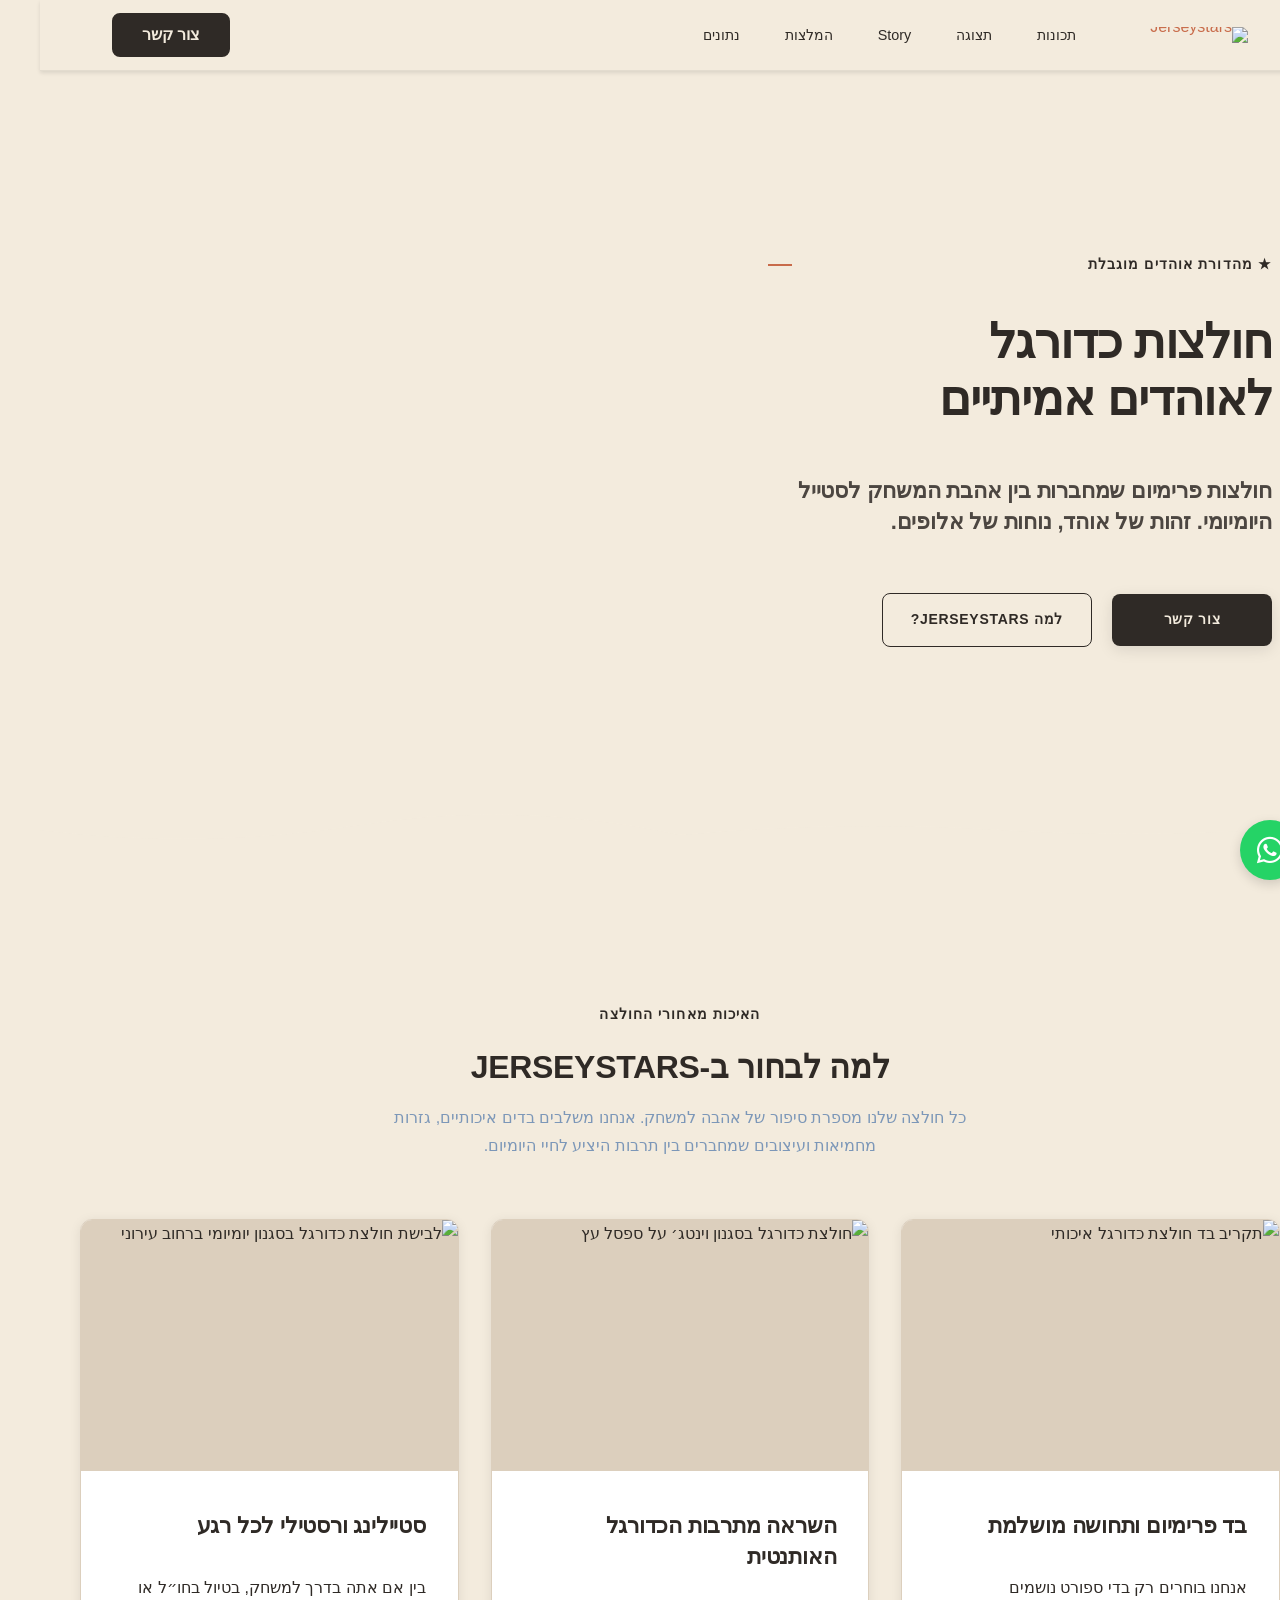
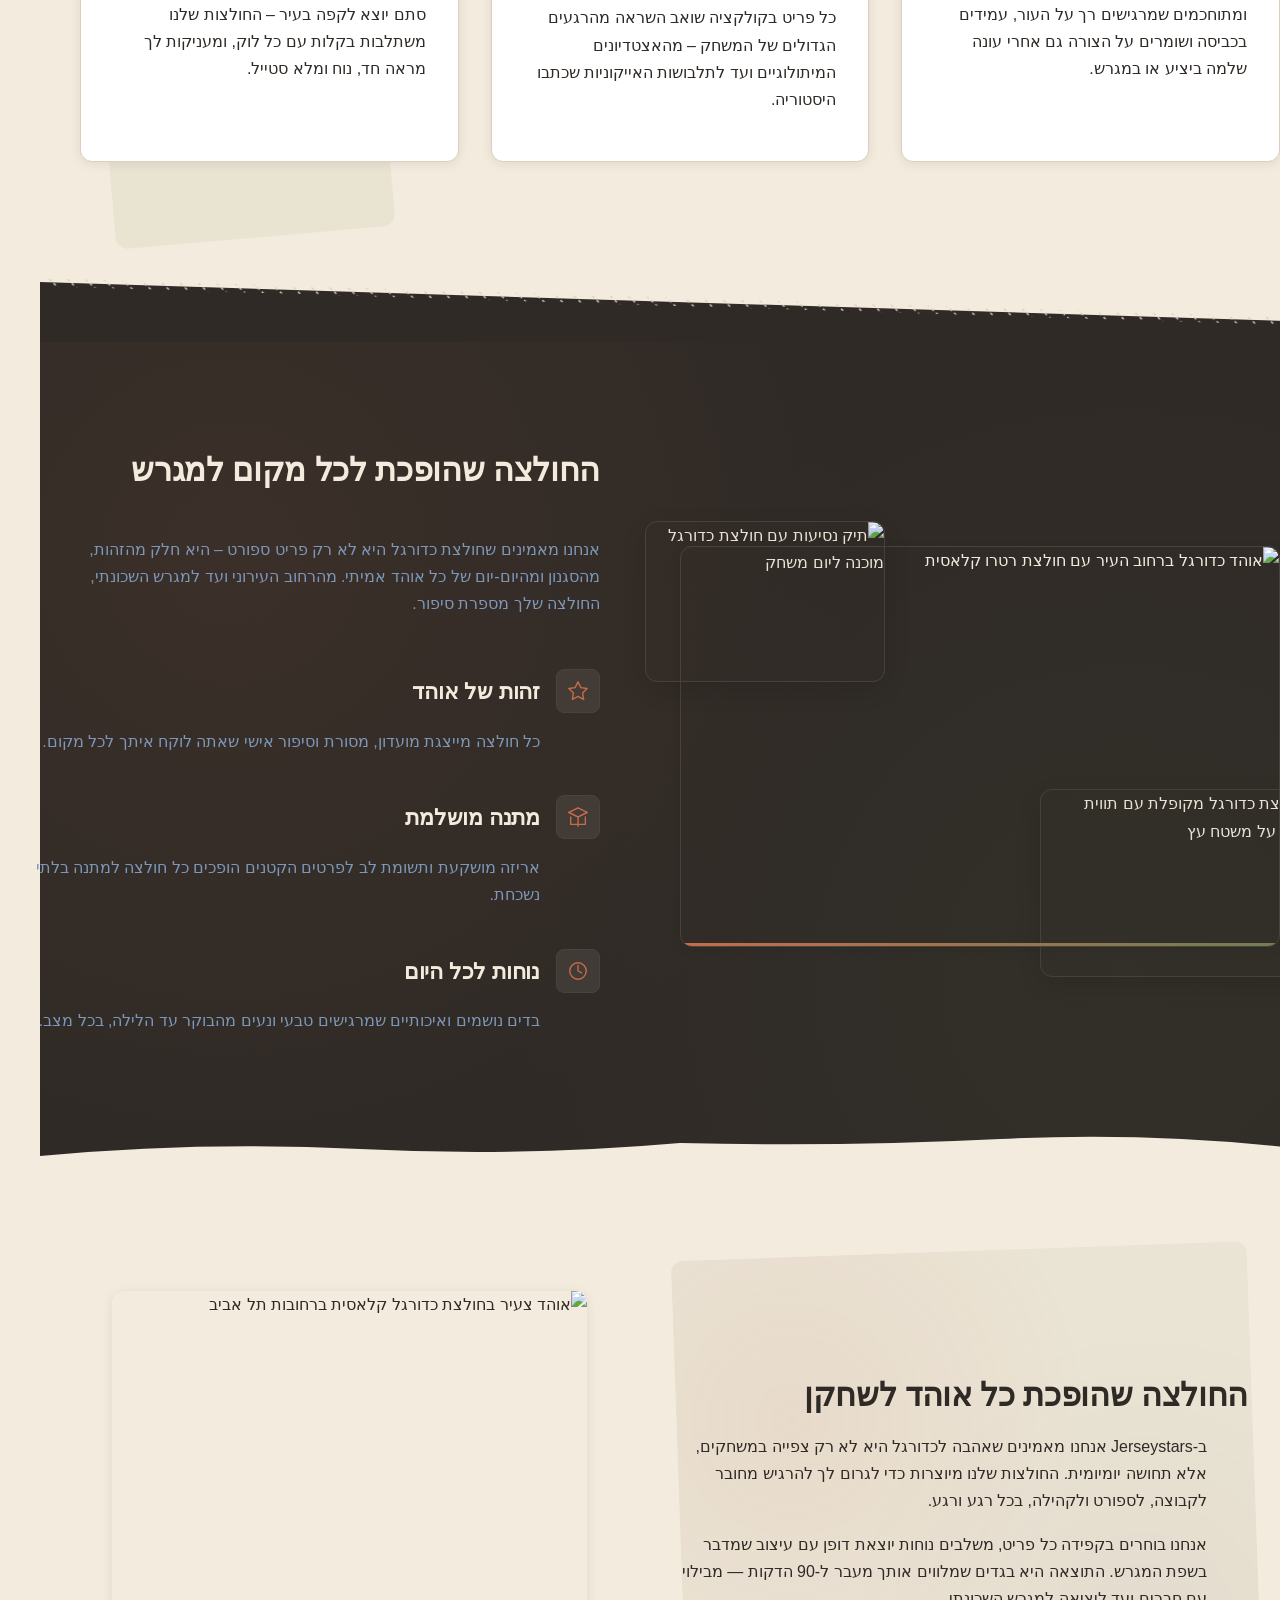
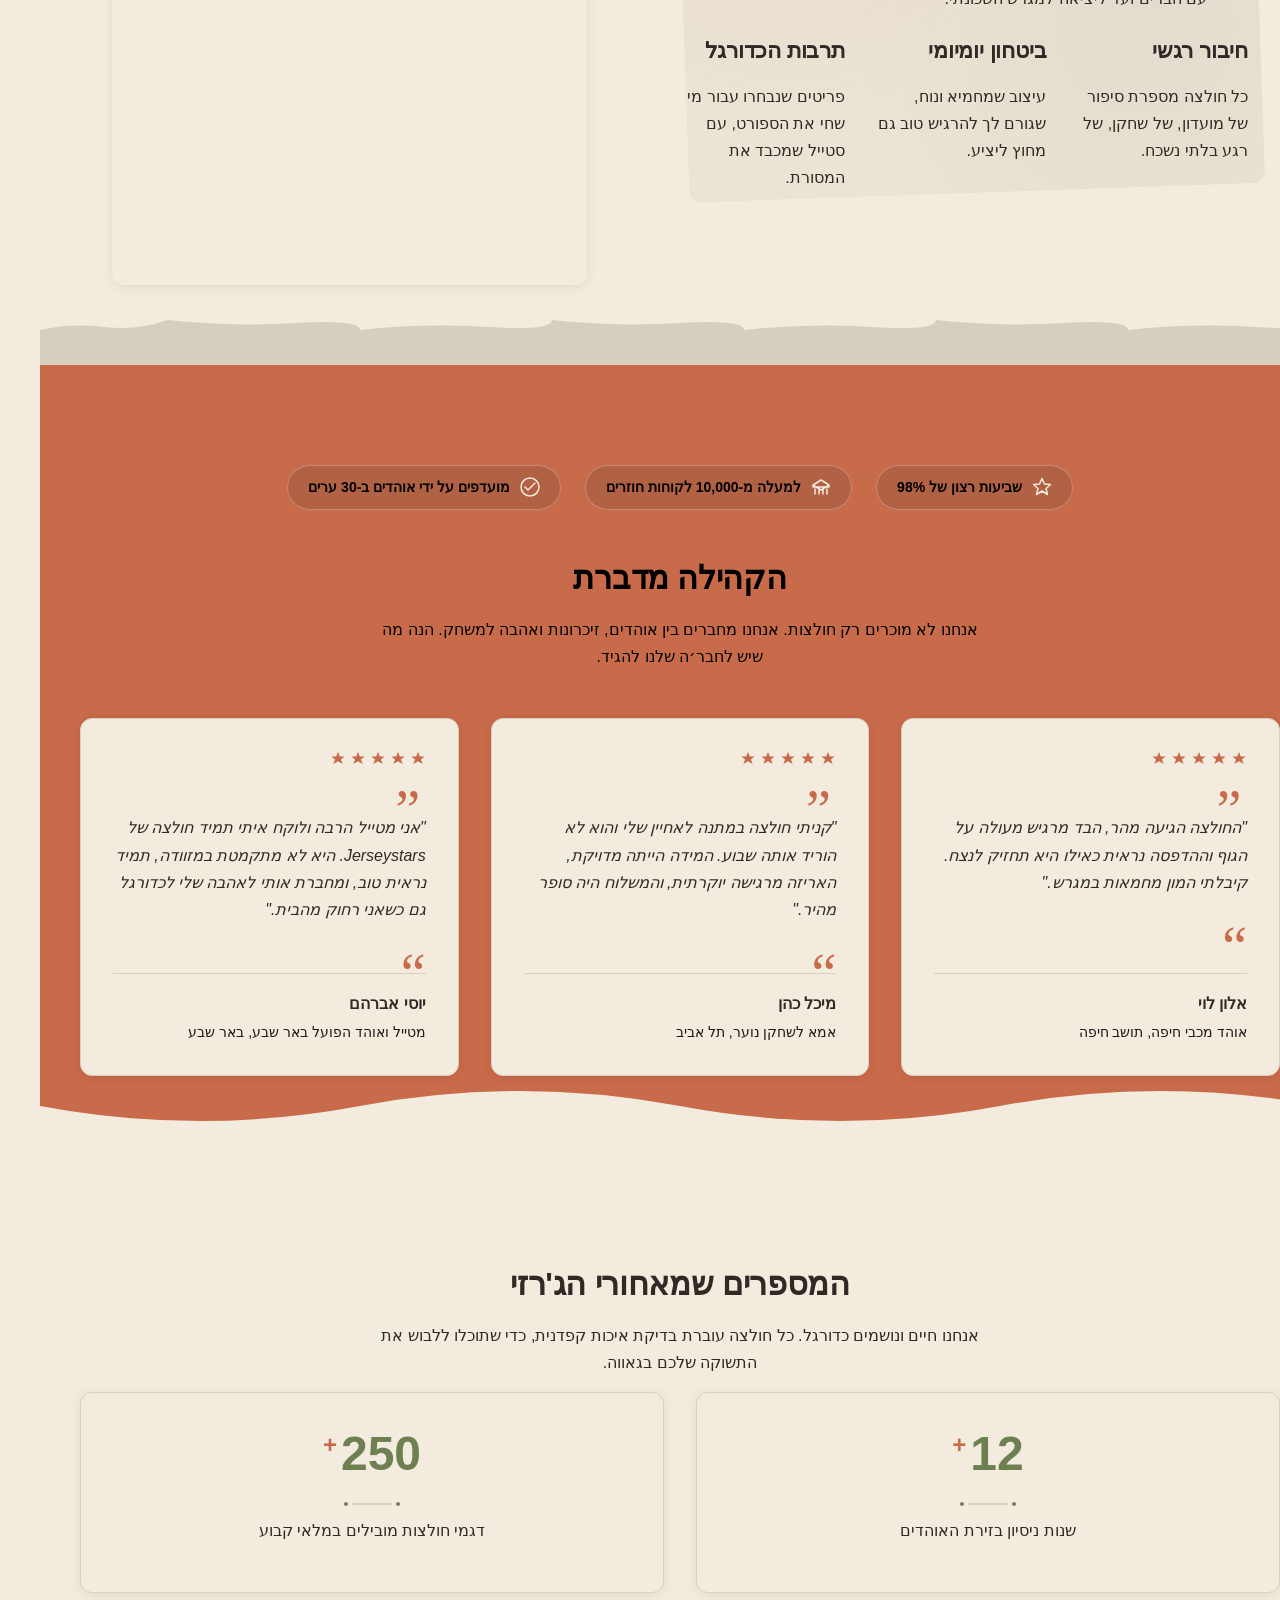
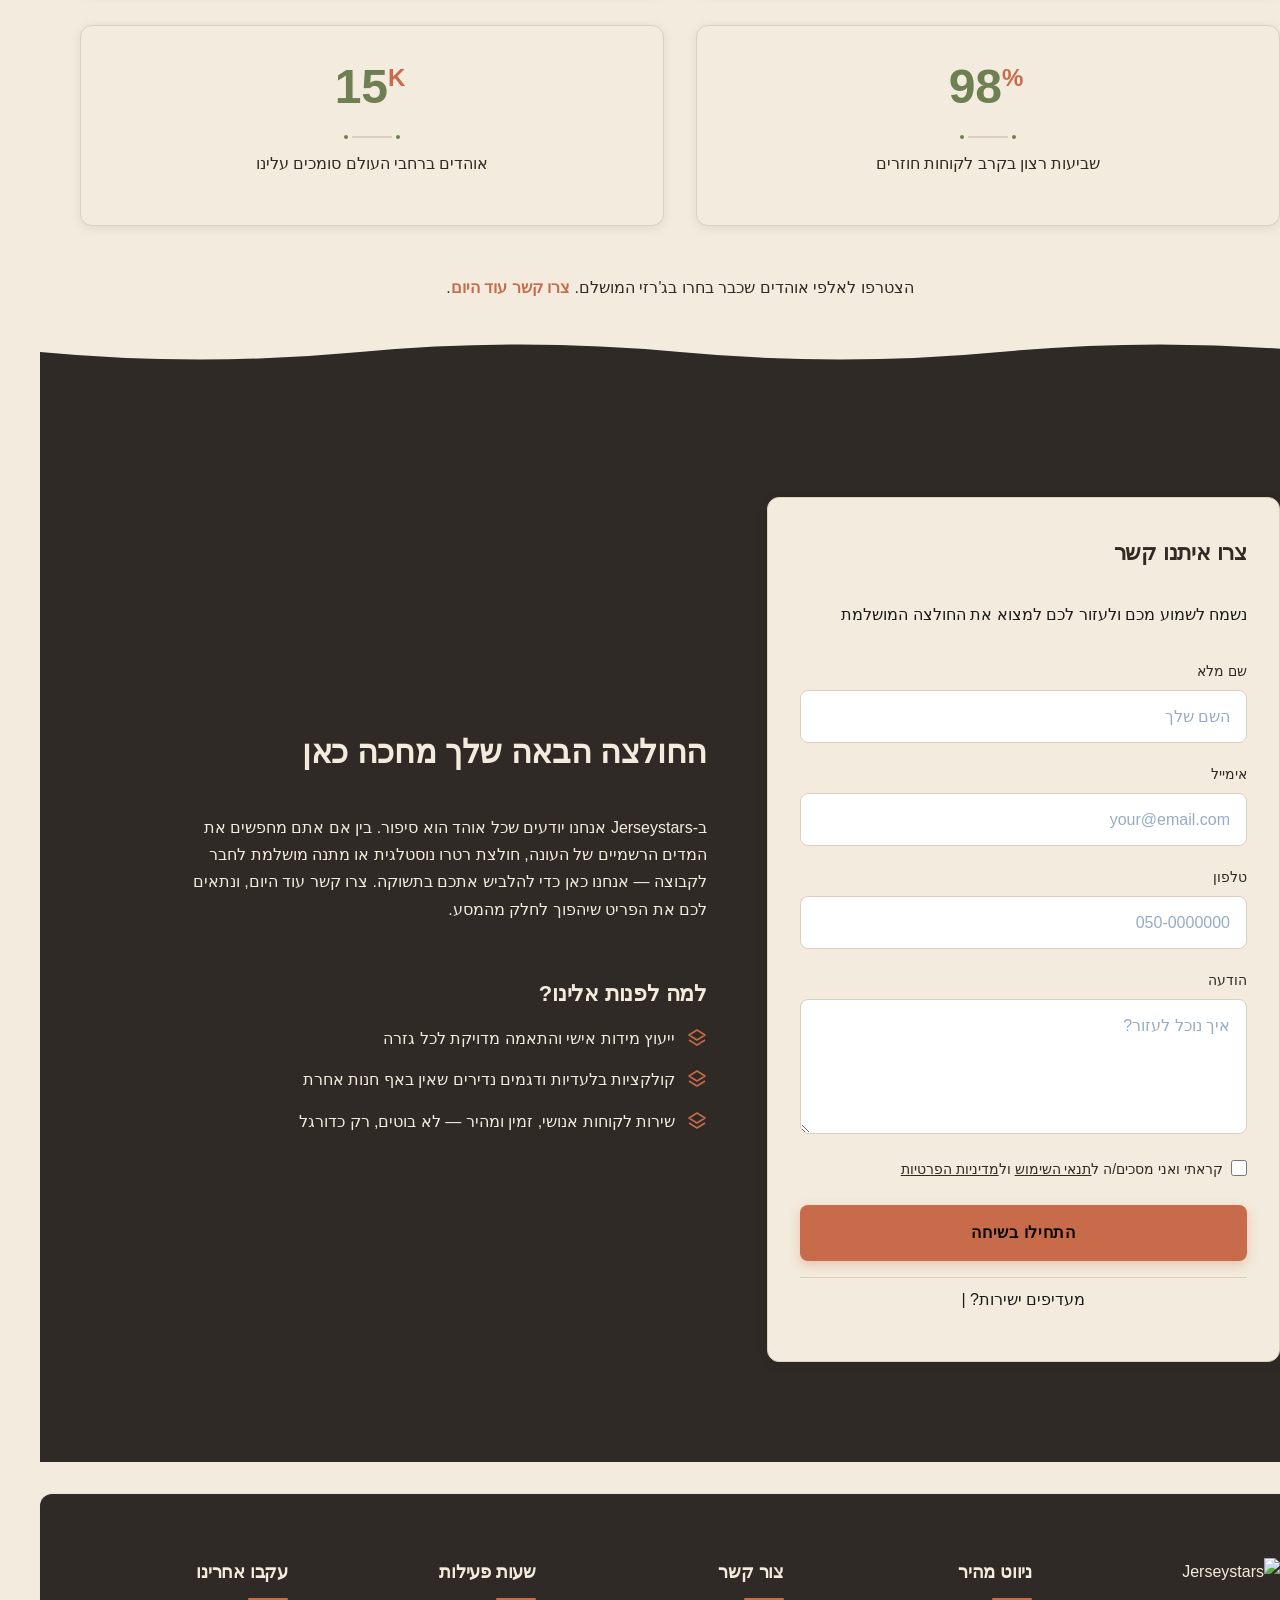
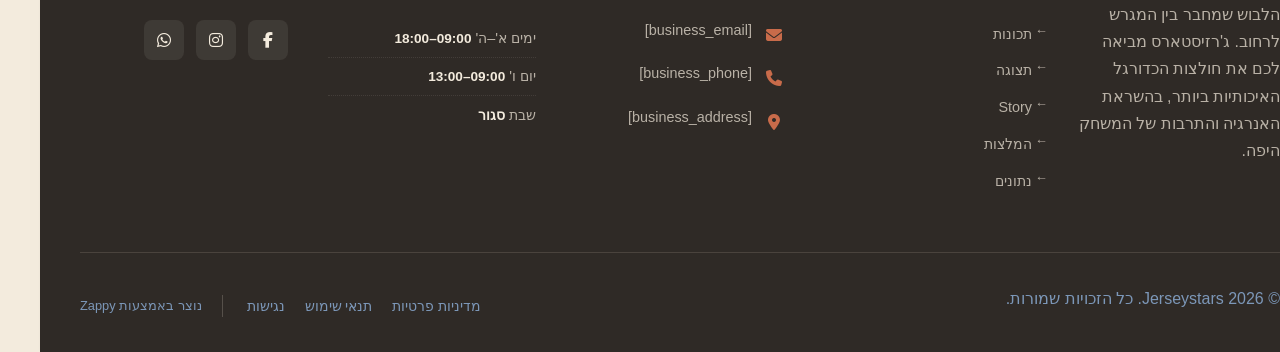
==== public/index.html @ 0ec75c6b "Initial website commit" ====
<!doctype html><html dir="rtl" lang="he"><head><meta charset="UTF-8"><meta content="width=device-width,initial-scale=1" name="viewport"><meta content="index, follow" name="robots"><title>הלבישו את התשוקה – חולצות כדורגל מותאמות אישית — Jerseystars</title><meta content="חנות החולצות המובילה לאוהדי כדורגל! גלו מגוון ענק של חולצות כדורגל מותאמות אישית, מחירים סיטונאיים והנחות בלעדיות. הצטרפו למועדון האלופים עוד היום." name="description"><meta content="חולצות כדורגל מותאמות אישית, הלבשת ספורט סיטונאית, חולצות כדורגל בהנחה, חולצות ספורט לגברים, ציוד אוהדי כדורגל" name="keywords"><link href="/assets/favicon.ico" rel="icon" type="image/x-icon"><link href="/assets/favicon-16x16.png" rel="icon" type="image/png" sizes="16x16"><link href="/assets/favicon-32x32.png" rel="icon" type="image/png" sizes="32x32"><link href="/assets/favicon-48x48.png" rel="icon" type="image/png" sizes="48x48"><link href="/assets/favicon-192x192.png" rel="icon" type="image/png" sizes="192x192"><link href="/assets/favicon-512x512.png" rel="icon" type="image/png" sizes="512x512"><link href="/assets/apple-touch-icon.png" rel="apple-touch-icon"><script>!function(){"use strict";var t="0a924b66-933f-4406-a393-3c4c6b1de0d0",e="https://api.zappy5.com/api/analytics/track",a=18e5,n=2592e6,o=!0,i=!0,r=!0;var s=function(){var e="zappy_visitor_"+t,a=null;try{if(a=localStorage.getItem(e)){var o=JSON.parse(a),i=Date.now();if(i-o.created<n)return o.lastSeen=i,localStorage.setItem(e,JSON.stringify(o)),o.id}}catch(t){console.warn("Zappy Analytics: LocalStorage not available")}var r="zv_"+Date.now()+"_"+Math.random().toString(36).substr(2,9);try{localStorage.setItem(e,JSON.stringify({id:r,created:Date.now(),lastSeen:Date.now()}))}catch(t){}return r}(),c=function(){var e="zappy_session_"+t,n=null;try{if(n=sessionStorage.getItem(e)){var o=JSON.parse(n),i=Date.now();if(i-o.timestamp<a)return o.timestamp=i,sessionStorage.setItem(e,JSON.stringify(o)),o.id}}catch(t){console.warn("Zappy Analytics: SessionStorage not available")}var r="zs_"+Date.now()+"_"+Math.random().toString(36).substr(2,9);try{sessionStorage.setItem(e,JSON.stringify({id:r,timestamp:Date.now()}))}catch(t){}return r}();function l(a,n){n=n||{};var o={website_id:t,event_type:a,page_path:window.location.pathname,referrer:document.referrer||"direct",visitor_id:s,session_id:c,metadata:n};if(navigator.sendBeacon){var i=new Blob([JSON.stringify(o)],{type:"application/json"});navigator.sendBeacon(e,i)}else fetch(e,{method:"POST",headers:{"Content-Type":"application/json"},body:JSON.stringify(o),keepalive:!0}).catch(function(t){console.warn("Zappy Analytics: Failed to track event",t)})}o&&l("pageview",{title:document.title,url:window.location.href}),i&&document.addEventListener("click",function(t){var e=t.target;if("BUTTON"===e.tagName||e.closest("button")){var a="BUTTON"===e.tagName?e:e.closest("button");l("click",{element:"button",text:a.textContent.trim().substring(0,100),id:a.id||null,class:a.className||null})}else if("A"===e.tagName||e.closest("a")){var n="A"===e.tagName?e:e.closest("a");l("navigation",{element:"link",text:n.textContent.trim().substring(0,100),href:n.href,external:n.hostname!==window.location.hostname})}},!0),r&&document.addEventListener("submit",function(t){var e=t.target;l("form_submit",{form_id:e.id||null,form_name:e.name||null,form_action:e.action||null,form_method:e.method||"GET"})},!0);var d=Date.now();window.addEventListener("beforeunload",function(){l("page_unload",{time_on_page:Math.floor((Date.now()-d)/1e3),page_path:window.location.pathname})}),window.zappyAnalytics={track:l,getVisitorId:function(){return s},getSessionId:function(){return c}}}()</script><meta content="הלבישו את התשוקה – חולצות כדורגל מותאמות אישית — Jerseystars" property="og:title"><meta content="חנות החולצות המובילה לאוהדי כדורגל! גלו מגוון ענק של חולצות כדורגל מותאמות אישית, מחירים סיטונאיים והנחות בלעדיות. הצטרפו למועדון האלופים עוד היום." property="og:description"><meta content="summary_large_image" name="twitter:card"><meta content="הלבישו את התשוקה – חולצות כדורגל מותאמות אישית — Jerseystars" name="twitter:title"><meta content="חנות החולצות המובילה לאוהדי כדורגל! גלו מגוון ענק של חולצות כדורגל מותאמות אישית, מחירים סיטונאיים והנחות בלעדיות. הצטרפו למועדון האלופים עוד היום." name="twitter:description"><meta content="website" property="og:type"><meta content="he_IL" property="og:locale"><link href="https://cdnjs.cloudflare.com/ajax/libs/font-awesome/6.4.0/css/all.min.css" rel="stylesheet"><style>.skip-link{position:absolute;top:0;left:0;transform:translateY(-200%);padding:12px 18px;background:var(--bg-dark,#1a1a1a);color:var(--text-light,#fff);font-weight:600;border-radius:0 0 8px 0;z-index:10000}.skip-link:focus{transform:none;outline:2px solid var(--ring,#fff);outline-offset:2px}:focus-visible{outline:2px solid var(--ring,currentColor);outline-offset:3px}</style><link href="/assets/favicon.ico" rel="icon" type="image/x-icon"><link href="/assets/favicon-16x16.png" rel="icon" type="image/png" sizes="16x16"><link href="/assets/favicon-32x32.png" rel="icon" type="image/png" sizes="32x32"><link href="/assets/favicon-48x48.png" rel="icon" type="image/png" sizes="48x48"><link href="/assets/favicon-192x192.png" rel="icon" type="image/png" sizes="192x192"><link href="/assets/favicon-512x512.png" rel="icon" type="image/png" sizes="512x512"><link href="/assets/apple-touch-icon.png" rel="apple-touch-icon"><link href="https://cdn.jsdelivr.net/npm/vanilla-cookieconsent@3/dist/cookieconsent.css" rel="stylesheet"><script src="https://cdn.jsdelivr.net/npm/vanilla-cookieconsent@3/dist/cookieconsent.umd.js"></script><script src="https://cdn.jsdelivr.net/gh/mickidum/acc_toolbar/acctoolbar/acctoolbar.min.js"></script><link href="/styles.css" rel="stylesheet"><script>window.ZAPPY_WEBSITE_ID="0a924b66-933f-4406-a393-3c4c6b1de0d0",window.ZAPPY_API_BASE="https://api.zappy5.com"</script><style id="zappy-dropdown-submenu-styles">#navMenu li:has(.sub-menu),.nav-menu li:has(.sub-menu),.navbar li:has(.sub-menu),nav li:has(.sub-menu){position:relative}#navMenu .sub-menu,.nav-menu .sub-menu,.navbar .sub-menu,nav .sub-menu{display:block!important;position:absolute!important;top:100%;left:0;min-width:220px;background:#fff;border-radius:8px;box-shadow:0 8px 25px rgba(0,0,0,.15);padding:8px 0;opacity:0;visibility:hidden;transform:translateY(10px);transition:all .3s ease;z-index:1000;list-style:none;pointer-events:none}#navMenu li:hover>.sub-menu,.nav-menu li:hover>.sub-menu,.navbar li:hover>.sub-menu,nav li:hover>.sub-menu{opacity:1!important;visibility:visible!important;transform:translateY(0)!important;pointer-events:auto!important}.sub-menu li{list-style:none;margin:0;padding:0}.sub-menu a{display:block!important;padding:10px 16px!important;color:var(--text-dark,#333)!important;font-weight:500;text-decoration:none;white-space:nowrap;transition:background-color .2s}.sub-menu .zappy-nav-child>a{padding-left:28px!important;font-size:.9em!important;opacity:.85!important}[dir=rtl] .sub-menu .zappy-nav-child>a,html[lang=ar] .sub-menu .zappy-nav-child>a,html[lang=he] .sub-menu .zappy-nav-child>a{padding-left:10px!important;padding-right:28px!important}.sub-menu .zappy-nav-parent>a{font-weight:600!important}.sub-menu a:hover{background-color:#f5f5f5}[dir=rtl] .nav-menu .sub-menu,[dir=rtl] .navbar .sub-menu,[dir=rtl] nav .sub-menu,html[lang=ar] .nav-menu .sub-menu,html[lang=ar] .navbar .sub-menu,html[lang=ar] nav .sub-menu,html[lang=he] .nav-menu .sub-menu,html[lang=he] .navbar .sub-menu,html[lang=he] nav .sub-menu{left:auto!important;right:0!important}.sub-menu:empty,.sub-menu:not(:has(li)):not(:has(> a)),.sub-menu:not(:has(li:not(.zappy-hidden-menu-item))):not(:has(> a)){display:none!important;opacity:0!important;visibility:hidden!important;pointer-events:none!important}li:has(.menu-group-title):hover>.sub-menu{opacity:1!important;visibility:visible!important;transform:translateY(0)!important;pointer-events:auto!important}#navMenu>li>.menu-group-title,.nav-menu>li>.menu-group-title{display:inline-block;padding:.5rem 1rem;cursor:default;user-select:none}@media (max-width:768px){#navMenu .sub-menu,.nav-menu .sub-menu,.navbar .sub-menu,nav .sub-menu{position:static!important;transform:none!important;box-shadow:none!important;background:0 0!important;max-height:0;overflow:hidden;opacity:0;visibility:hidden;transition:max-height .3s ease,opacity .3s ease;padding:0!important;border-radius:0!important}#navMenu .sub-menu.mobile-expanded,.nav-menu .sub-menu.mobile-expanded,.navbar .sub-menu.mobile-expanded{max-height:none!important;overflow-y:visible!important;opacity:1!important;visibility:visible!important;padding:8px 0 8px 16px!important}[dir=rtl] .sub-menu.mobile-expanded,html[lang=he] .sub-menu.mobile-expanded{padding:8px 16px 8px 0!important}#navMenu li:hover>.sub-menu,.nav-menu li:hover>.sub-menu,.navbar li:hover>.sub-menu,nav li:hover>.sub-menu{opacity:0;visibility:hidden;pointer-events:none}#navMenu li>.sub-menu.mobile-expanded,.nav-menu li>.sub-menu.mobile-expanded,.navbar li>.sub-menu.mobile-expanded,nav li>.sub-menu.mobile-expanded{opacity:1!important;visibility:visible!important;pointer-events:auto!important}#navMenu li:has(.sub-menu),.nav-menu li:has(.sub-menu),.navbar li:has(.sub-menu),nav li:has(.sub-menu){display:flex!important;flex-wrap:wrap!important;align-items:center!important;position:relative!important;min-height:44px!important}#navMenu li:has(.sub-menu)>a,.nav-menu li:has(.sub-menu)>a,.navbar li:has(.sub-menu)>a,nav li:has(.sub-menu)>a{flex:1!important;min-width:0!important}#navMenu li:has(.sub-menu)>.menu-group-title,.nav-menu li:has(.sub-menu)>.menu-group-title,.navbar li:has(.sub-menu)>.menu-group-title,nav li:has(.sub-menu)>.menu-group-title{flex:1!important;min-width:0!important;padding:0!important;line-height:inherit!important}#navMenu li:has(.sub-menu)>.sub-menu,.nav-menu li:has(.sub-menu)>.sub-menu,.navbar li:has(.sub-menu)>.sub-menu,nav li:has(.sub-menu)>.sub-menu{flex-basis:100%!important;width:100%!important}#navMenu li:has(.sub-menu)>a [class*=arrow],#navMenu li:has(.sub-menu)>a [class*=chevron],.nav-menu li:has(.sub-menu)>a .fa-angle-down,.nav-menu li:has(.sub-menu)>a .fa-chevron-down,.nav-menu li:has(.sub-menu)>a [class*=arrow],.nav-menu li:has(.sub-menu)>a [class*=chevron],nav li:has(.sub-menu)>a [class*=arrow],nav li:has(.sub-menu)>a [class*=chevron]{display:none!important;visibility:hidden!important}.mobile-submenu-toggle{display:flex!important;align-items:center!important;justify-content:center!important;width:44px!important;height:auto!important;background:0 0!important;border:none!important;cursor:pointer!important;color:var(--text-dark)!important;position:static!important;flex-shrink:0!important;align-self:stretch!important;z-index:2!important;padding:0!important;margin:0!important}.mobile-submenu-toggle::after{content:''!important;width:0!important;height:0!important;border-left:6px solid transparent!important;border-right:6px solid transparent!important;border-top:7px solid currentColor!important;transition:transform .3s ease!important}.mobile-submenu-toggle.expanded::after{transform:rotate(180deg)!important}.sub-menu a{padding:10px 0!important;display:block!important;color:var(--text-dark)!important;white-space:normal!important}.sub-menu .zappy-nav-child>a{padding-left:28px!important;font-size:.9em!important;opacity:.85!important}[dir=rtl] .sub-menu .zappy-nav-child>a,html[lang=ar] .sub-menu .zappy-nav-child>a,html[lang=he] .sub-menu .zappy-nav-child>a{padding-left:0!important;padding-right:28px!important}.sub-menu .zappy-nav-parent>a{font-weight:600!important}#navMenu.active,.nav-menu.active{max-width:100vw!important;overflow-x:hidden!important;box-sizing:border-box!important}.navbar .sub-menu li a,.zappy-products-dropdown .sub-menu a,nav.navbar .sub-menu li a{color:var(--text-dark)!important}}@media (min-width:769px){.mobile-submenu-toggle{display:none!important}}</style><style id="zappy-widget-visibility">html[dir=rtl] .whatsapp-float{right:20px!important;left:auto!important}html:not([dir]) .whatsapp-float,html[dir=ltr] .whatsapp-float{left:20px!important;right:auto!important}html[dir=rtl] #mic-access-tool-general-button,html[dir=rtl] #mic-init-access-tool #mic-access-tool-general-button,html[dir=rtl] #mic-init-access-tool .mic-access-tool-general-button,html[dir=rtl] ._access-icon,html[dir=rtl] .mic-access-tool-general-button{left:20px!important;right:auto!important}html:not([dir]) #mic-access-tool-general-button,html:not([dir]) #mic-init-access-tool #mic-access-tool-general-button,html:not([dir]) #mic-init-access-tool .mic-access-tool-general-button,html:not([dir]) ._access-icon,html:not([dir]) .mic-access-tool-general-button,html[dir=ltr] #mic-access-tool-general-button,html[dir=ltr] #mic-init-access-tool #mic-access-tool-general-button,html[dir=ltr] #mic-init-access-tool .mic-access-tool-general-button,html[dir=ltr] ._access-icon,html[dir=ltr] .mic-access-tool-general-button{right:20px!important;left:auto!important}@media (max-width:768px){.whatsapp-float{display:flex!important}}@media (min-width:769px){.whatsapp-float{display:flex!important}}@media (max-width:768px){#mic-access-tool-general-button,#mic-init-access-tool #mic-access-tool-general-button,#mic-init-access-tool .mic-access-tool-general-button,._access-icon,.mic-access-tool-general-button{display:flex!important;visibility:visible!important;opacity:1!important;pointer-events:auto!important}#mic-access-tool-box.opened-mic-access-tool,#mic-init-access-tool #mic-access-tool-box.opened-mic-access-tool,.mic-access-tool-box.opened-mic-access-tool{visibility:visible!important;opacity:1!important;pointer-events:auto!important}}@media (min-width:769px){#mic-access-tool-general-button,#mic-init-access-tool #mic-access-tool-general-button,#mic-init-access-tool .mic-access-tool-general-button,._access-icon,.mic-access-tool-general-button{display:flex!important;visibility:visible!important;opacity:1!important;pointer-events:auto!important}#mic-access-tool-box.opened-mic-access-tool,#mic-init-access-tool #mic-access-tool-box.opened-mic-access-tool,.mic-access-tool-box.opened-mic-access-tool{visibility:visible!important;opacity:1!important;pointer-events:auto!important}}</style></head><body><a href="#main" class="skip-link">דלג לתוכן הראשי</a><nav class="navbar" dir="rtl"><button class="mobile-toggle" aria-label="Menu" id="mobileToggle"><svg viewBox="0 0 24 24" fill="none" height="24" width="24" class="hamburger-icon"><path d="M3 12h18M3 6h18M3 18h18" stroke="currentColor" stroke-width="2" stroke-linecap="round"/></svg> <svg viewBox="0 0 24 24" fill="none" height="24" width="24" class="close-icon" style="display:none"><path d="M18 6L6 18M6 6l12 12" stroke="currentColor" stroke-width="2" stroke-linecap="round"/></svg></button> <button class="phone-header-btn" aria-label="Call" data-phone="[business_phone]"><svg viewBox="0 0 24 24" fill="currentColor" height="20" width="20"><path d="M22 16.92v3a2 2 0 0 1-2.18 2 19.79 19.79 0 0 1-8.63-3.07 19.5 19.5 0 0 1-6-6 19.79 19.79 0 0 1-3.07-8.67A2 2 0 0 1 4.11 2h3a2 2 0 0 1 2 1.72 12.84 12.84 0 0 0 .7 2.81 2 2 0 0 1-.45 2.11L8.09 9.91a16 16 0 0 0 6 6l1.27-1.27a2 2 0 0 1 2.11-.45 12.84 12.84 0 0 0 2.81.7A2 2 0 0 1 22 16.92z"/></svg></button><div class="nav-container"><div class="nav-right-group"><div class="nav-brand"><a href="/" class="logo-link"><img alt="Jerseystars" src="/assets/site-----image-1.webp" class="logo"></a></div><ul class="nav-menu" id="navMenu"><li><a href="#features">תכונות</a></li><li><a href="#showcase">תצוגה</a></li><li><a href="#story">Story</a></li><li><a href="#testimonials">המלצות</a></li><li><a href="#stats">נתונים</a></li><li class="mobile-contact-link nav-cta-mobile-item"><a href="#contact" class="nav-cta-btn">צור קשר</a></li></ul></div><div class="nav-cta-container"><a href="#contact" class="nav-cta-btn">צור קשר</a></div></div></nav><script>window.addEventListener("load",function(){const e=document.querySelector(".navbar, nav, header");if(!e)return void console.log("[Navbar] Navbar element not found");let t=document.getElementById("mobileToggle")||document.querySelector(".mobile-toggle")||document.querySelector(".hamburger")||document.querySelector(".hamburger-menu")||document.querySelector(".menu-toggle")||document.querySelector(".burger-menu")||document.querySelector('[aria-label="Menu"]')||document.querySelector('[aria-label="תפריט"]');const o=document.querySelector(".phone-header-btn"),n=window.getComputedStyle(e);let r=n.backgroundColor;if(console.log("[Navbar] Initial navbar background:",r),"transparent"===r||"rgba(0, 0, 0, 0)"===r||r.startsWith("rgba")&&r.includes(", 0)")){const e=n.backgroundImage;if(e&&"none"!==e)console.log("[Navbar] Navbar has background image/gradient, using dark text"),r="rgb(240, 240, 240)";else{const e=window.getComputedStyle(document.body).backgroundColor;console.log("[Navbar] Navbar transparent, using body background:",e),r=e}}const a=r.match(/\d+/g);if(a&&a.length>=3){const e=(.299*parseInt(a[0])+.587*parseInt(a[1])+.114*parseInt(a[2]))/255;console.log("[Navbar] Mobile button colors preserved from Claude CSS (luminance:",e.toFixed(2)+")");const n=document.createElement("style");n.id="zappy-mobile-nav-fix";document.documentElement.lang;document.documentElement.dir,n.textContent='\n        /* Hide mobile buttons on desktop, show only on mobile */\n        @media (min-width: 769px) {\n          .mobile-toggle,\n          .phone-header-btn {\n            display: none !important;\n          }\n        }\n        \n        /* Show and position mobile buttons correctly on mobile */\n        @media (max-width: 768px) {\n          .navbar,\n          nav.navbar {\n            min-height: 70px !important;\n          }\n\n          .mobile-toggle,\n          .phone-header-btn {\n            position: absolute !important;\n            top: 0 !important;\n            bottom: 0 !important;\n            margin-top: auto !important;\n            margin-bottom: auto !important;\n            transform: none !important;\n            z-index: 1001 !important;\n            display: flex !important;\n            align-items: center !important;\n            justify-content: center !important;\n            width: 36px !important;\n            height: 36px !important;\n            border-radius: 50% !important;\n            border: none !important;\n            cursor: pointer !important;\n            padding: 6px !important;\n            background: none !important;\n            color: var(--nav-text, var(--text-dark)) !important;\n            touch-action: manipulation !important;\n            -webkit-tap-highlight-color: transparent !important;\n          }\n\n          html[data-zappy-site-type="ecommerce"] .phone-header-btn,\n          body[data-zappy-site-type="ecommerce"] .phone-header-btn,\n          html[data-zappy-site-type="ecommerce"] header .phone-header-btn,\n          html[data-zappy-site-type="ecommerce"] nav .phone-header-btn {\n            display: none !important;\n            visibility: hidden !important;\n            width: 0 !important;\n            height: 0 !important;\n            min-width: 0 !important;\n            overflow: hidden !important;\n          }\n          \n          /* LTR positioning (default): hamburger LEFT, phone RIGHT */\n          html:not([dir="rtl"]):not([lang="he"]):not([lang="ar"]) .mobile-toggle,\n          html[dir="ltr"] .mobile-toggle {\n            left: 12px !important;\n            right: auto !important;\n          }\n          html:not([dir="rtl"]):not([lang="he"]):not([lang="ar"]) .phone-header-btn,\n          html[dir="ltr"] .phone-header-btn {\n            right: 12px !important;\n            left: auto !important;\n          }\n          \n          /* RTL positioning: hamburger RIGHT, phone LEFT */\n          html[dir="rtl"] .mobile-toggle,\n          html[lang="he"] .mobile-toggle,\n          html[lang="ar"] .mobile-toggle {\n            right: 12px !important;\n            left: auto !important;\n          }\n          html[dir="rtl"] .phone-header-btn,\n          html[lang="he"] .phone-header-btn,\n          html[lang="ar"] .phone-header-btn {\n            left: 12px !important;\n            right: auto !important;\n          }\n          \n          /* CRITICAL: Ensure nav-container has min-height on mobile */\n          /* All children are positioned absolutely/fixed on mobile, so height:auto collapses to 0 */\n          .nav-container {\n            min-height: 70px !important;\n            position: relative !important;\n          }\n          \n          /* Ensure SVG icons are properly sized and inherit color */\n          .mobile-toggle svg,\n          .phone-header-btn svg {\n            width: 24px !important;\n            height: 24px !important;\n            /* Don\'t force display - let JavaScript control hamburger/close toggle */\n          }\n          \n          /* Reset nav-cta-container on mobile - remove desktop box-shadow/padding */\n          /* that creates a visible ghost box when CTA button is hidden */\n          .nav-cta-container {\n            box-shadow: none !important;\n            padding: 0 !important;\n          }\n          \n          /* Hide nav-cta-container entirely on mobile when there\'s no lang-switcher */\n          /* (only the CTA button is inside, and it\'s hidden on mobile) */\n          .nav-cta-container:not(:has(.lang-switcher)) {\n            display: none !important;\n          }\n          \n          /* CRITICAL: Prevent hero image fade gradient from bleeding over headline text */\n          /* The .image-fade-gradient has bottom: -30px (extends below parent) */\n          /* On mobile stacked layout, this overlaps the h1 text below the image */\n          .hero-image-column {\n            overflow: hidden !important;\n          }\n          .image-fade-gradient {\n            bottom: 0 !important;\n          }\n          \n          /* Hide desktop language switcher on mobile - hamburger menu handles it */\n          /* High specificity to override stored CSS */\n          .lang-switcher,\n          .nav-cta-container .lang-switcher,\n          .nav-container .lang-switcher,\n          .navbar .lang-switcher,\n          .navbar .nav-cta-container .lang-switcher {\n            display: none !important;\n          }\n        }\n      ';const r=document.getElementById("zappy-mobile-nav-fix");r&&r.remove(),document.head.appendChild(n),console.log("[Navbar] Critical CSS injected for mobile nav positioning");const i=window.innerWidth<=768;if(t){const e=t.querySelector(".hamburger-icon"),o=t.querySelector(".close-icon");e&&(e.style.setProperty("width","24px","important"),e.style.setProperty("height","24px","important"),e.style.setProperty("display","block","important")),o&&(o.style.setProperty("width","24px","important"),o.style.setProperty("height","24px","important"),o.style.setProperty("display","none","important")),i?(t.style.setProperty("position","absolute","important"),t.style.setProperty("top","0","important"),t.style.setProperty("bottom","0","important"),t.style.setProperty("margin-top","auto","important"),t.style.setProperty("margin-bottom","auto","important"),t.style.setProperty("transform","none","important"),t.style.setProperty("z-index","1001","important"),t.style.removeProperty("left"),t.style.removeProperty("right"),console.log("[Navbar] Mobile toggle positioning applied (mobile viewport)")):(t.style.removeProperty("position"),t.style.removeProperty("top"),t.style.removeProperty("transform"),t.style.removeProperty("z-index"),t.style.removeProperty("left"),t.style.removeProperty("right"),console.log("[Navbar] Desktop viewport - cleared mobile toggle inline positioning"))}if(o){const e=o.querySelector("svg");e&&(e.style.width="24px",e.style.height="24px",e.setAttribute("width","24"),e.setAttribute("height","24")),i?(o.style.setProperty("position","absolute","important"),o.style.setProperty("top","0","important"),o.style.setProperty("bottom","0","important"),o.style.setProperty("margin-top","auto","important"),o.style.setProperty("margin-bottom","auto","important"),o.style.setProperty("transform","none","important"),o.style.setProperty("z-index","1001","important"),o.style.removeProperty("left"),o.style.removeProperty("right"),console.log("[Navbar] Phone button positioning applied (mobile viewport)")):(o.style.removeProperty("position"),o.style.removeProperty("top"),o.style.removeProperty("transform"),o.style.removeProperty("z-index"),o.style.removeProperty("left"),o.style.removeProperty("right"),console.log("[Navbar] Desktop viewport - cleared phone button inline positioning"))}}else console.log("[Navbar] Could not parse background color:",r);t=document.getElementById("mobileToggle")||document.querySelector(".mobile-toggle")||document.querySelector(".hamburger")||document.querySelector(".hamburger-menu")||document.querySelector(".menu-toggle")||document.querySelector(".burger-menu")||document.querySelector('[aria-label="Menu"]')||document.querySelector('[aria-label="תפריט"]');const i=document.getElementById("navMenu")||document.querySelector(".nav-menu")||document.querySelector(".nav-links")||document.querySelector("nav ul:not(.submenu)");if(!t||!i)return void console.log("[Navbar] Mobile toggle or menu not found:",{toggle:!!t,menu:!!i});i.id||(i.id="navMenu"),console.log("[Navbar] Initializing mobile menu...");const l=t.cloneNode(!0);t.parentNode.replaceChild(l,t);var s=0;function p(e){var t=Date.now();t-s<300||(s=t,function(e){e.preventDefault(),e.stopPropagation();const t=l.querySelector(".hamburger-icon"),o=l.querySelector(".close-icon");i.classList.contains("active")?(i.classList.remove("active"),t&&t.style.setProperty("display","block","important"),o&&o.style.setProperty("display","none","important"),document.body.style.overflow="",document.body.classList.remove("menu-open"),console.log("[Navbar] Menu closed")):(i.classList.add("active"),t&&t.style.setProperty("display","none","important"),o&&o.style.setProperty("display","block","important"),document.body.style.overflow="hidden",document.body.classList.add("menu-open"),console.log("[Navbar] Menu opened"))}(e))}l.addEventListener("click",p),l.addEventListener("touchend",p),document.addEventListener("keydown",function(e){if(("Escape"===e.key||"Esc"===e.key)&&i.classList.contains("active")){const e=l.querySelector(".hamburger-icon"),t=l.querySelector(".close-icon");i.classList.remove("active"),e&&e.style.setProperty("display","block","important"),t&&t.style.setProperty("display","none","important"),document.body.style.overflow="",document.body.classList.remove("menu-open"),console.log("[Navbar] Menu closed (Escape)")}}),i.querySelectorAll("a").forEach(function(e){e.addEventListener("click",function(){if("#"===this.getAttribute("href"))return;const e=l.querySelector(".hamburger-icon"),t=l.querySelector(".close-icon");i.classList.remove("active"),e&&e.style.setProperty("display","block","important"),t&&t.style.setProperty("display","none","important"),document.body.style.overflow="",document.body.classList.remove("menu-open"),console.log("[Navbar] Menu closed (link clicked)")})});var m=i.querySelectorAll(".dropdown-toggle");m.forEach(function(e){e.addEventListener("click",function(e){e.preventDefault(),e.stopPropagation();var t=this.closest(".nav-dropdown");t&&(t.parentNode.querySelectorAll(".nav-dropdown.open").forEach(function(e){e!==t&&e.classList.remove("open")}),t.classList.toggle("open"),console.log("[Navbar] Dropdown toggled:",t.classList.contains("open")?"open":"closed"))})}),document.addEventListener("click",function(e){e.target.closest(".nav-dropdown")||document.querySelectorAll(".nav-dropdown.open").forEach(function(e){e.classList.remove("open")})}),console.log("[Navbar] Dropdown handlers initialized for "+m.length+" dropdowns"),o&&o.addEventListener("click",function(){const e=document.querySelectorAll('a[href^="tel:"]'),t=e.length>0?e[0].getAttribute("href").replace("tel:",""):"[business_phone]";window.location.href="tel:"+t,console.log("[Navbar] Phone button clicked")}),console.log("[Navbar] Mobile menu initialized successfully")})</script><main id="main"><section class="index-hero-section" data-band-index="0" data-layout-spec="בית-hero" id="hero" data-hero-treatment="fade-bleed" data-hero-type="fullscreen-scrim" style="--hero-fade-color:var(--bg-light)"><img alt="חבורת אוהדים בחולצות כדורגל בשקיעה" src="/assets/site-index-hero-image-1.webp" data-context="A group of friends wearing premium football jerseys, walking through a warm evening street with golden hour light. The subjects are positioned on the right side of the frame, leaving the left side open for a smooth fade. Cinematic, warm tones, lifestyle sports photography." data-placeholder="index-hero-image-1" height="800" loading="eager" width="1200" class="hero-fade-img" data-hero-bg="true" fetchpriority="high"><div class="hero-fade-content"><span class="hero-accent-label" aria-hidden="true">★ מהדורת אוהדים מוגבלת</span><h1 class="display-xl hero-headline">חולצות כדורגל<br>לאוהדים אמיתיים</h1><h3 class="hero-subtitle">חולצות פרימיום שמחברות בין אהבת המשחק לסטייל היומיומי. זהות של אוהד, נוחות של אלופים.</h3><div class="hero-cta-group"><a href="#contact" class="hero-btn btn-primary">צור קשר</a> <a href="#collection" class="hero-btn btn-secondary">למה Jerseystars?</a></div></div><div class="index-hero-divider-wrapper"><svg viewBox="0 0 1200 120" xmlns="http://www.w3.org/2000/svg" aria-hidden="true" data-no-icon-edit="true" preserveAspectRatio="none"><path d="M0,120 L0,50 Q150,70 300,45 T600,55 Q750,40 900,50 T1200,45 L1200,120 Z" fill="var(--bg-light)"/></svg></div></section><section class="index-features-section" data-band-index="1" data-layout-spec="בית-features" id="features" dir="rtl"><div class="index-features-section__intro"><span class="index-features-section__label">האיכות מאחורי החולצה</span><h2 class="index-features-section__title">למה לבחור ב-Jerseystars</h2><p class="index-features-section__description">כל חולצה שלנו מספרת סיפור של אהבה למשחק. אנחנו משלבים בדים איכותיים, גזרות מחמיאות ועיצובים שמחברים בין תרבות היציע לחיי היומיום.</p></div><div class="index-features-section__grid"><article class="index-features-section__card"><div class="index-features-section__card-media"><img alt="תקריב בד חולצת כדורגל איכותי" src="/assets/site-index-features-image-1.webp" data-context="Close-up macro shot of premium football jersey fabric with subtle woven texture and breathable mesh pattern, warm cream and olive tones, soft natural lighting" data-placeholder="index-features-image-1" height="400" loading="lazy" width="600" decoding="async"></div><div class="index-features-section__card-body"><h3 class="index-features-section__card-title">בד פרימיום ותחושה מושלמת</h3><p class="index-features-section__card-text">אנחנו בוחרים רק בדי ספורט נושמים ומתוחכמים שמרגישים רך על העור, עמידים בכביסה ושומרים על הצורה גם אחרי עונה שלמה ביציע או במגרש.</p></div></article><article class="index-features-section__card"><div class="index-features-section__card-media"><img alt="חולצת כדורגל בסגנון וינטג׳ על ספסל עץ" src="/assets/site-index-features-image-2.webp" data-context="A stylish flat lay of a vintage-inspired football jersey on a wooden bench with a coffee cup and scarf, capturing authentic football culture and lifestyle, terracotta and olive accents" data-placeholder="index-features-image-2" height="400" loading="lazy" width="600" decoding="async"></div><div class="index-features-section__card-body"><h3 class="index-features-section__card-title">השראה מתרבות הכדורגל האותנטית</h3><p class="index-features-section__card-text">כל פריט בקולקציה שואב השראה מהרגעים הגדולים של המשחק – מהאצטדיונים המיתולוגיים ועד לתלבושות האייקוניות שכתבו היסטוריה.</p></div></article><article class="index-features-section__card"><div class="index-features-section__card-media"><img alt="לבישת חולצת כדורגל בסגנון יומיומי ברחוב עירוני" src="/assets/site-index-features-image-3.webp" data-context="A modern man wearing a stylish football jersey paired with casual chinos and sneakers walking in a sunlit urban street, versatile styling for matchday and everyday, warm natural light" data-placeholder="index-features-image-3" height="400" loading="lazy" width="600" decoding="async"></div><div class="index-features-section__card-body"><h3 class="index-features-section__card-title">סטיילינג ורסטילי לכל רגע</h3><p class="index-features-section__card-text">בין אם אתה בדרך למשחק, בטיול בחו״ל או סתם יוצא לקפה בעיר – החולצות שלנו משתלבות בקלות עם כל לוק, ומעניקות לך מראה חד, נוח ומלא סטייל.</p></div></article></div><div class="index-features-section__backplate" aria-hidden="true"></div><div class="index-features-section__divider-wrapper"><svg viewBox="0 0 1200 80" xmlns="http://www.w3.org/2000/svg" aria-hidden="true" data-no-icon-edit="true" preserveAspectRatio="none"><defs><pattern height="12" id="stitch-pattern" patternTransform="rotate(45)" patternUnits="userSpaceOnUse" width="12"><line stroke="var(--border-light)" stroke-dasharray="3 3" stroke-width="1.5" x1="0" x2="12" y1="6" y2="6"/></pattern></defs><path d="M0,80 L0,20 L1200,60 L1200,80 Z" fill="var(--bg-dark)"/><path d="M0,20 L1200,60" stroke="url(#stitch-pattern)" stroke-width="8" fill="var(--bg-dark)"/></svg></div></section><section class="index-showcase-section" data-band-index="2" data-layout-spec="בית-showcase" id="showcase" data-bg="dark" data-section-type="showcase"><div class="index-showcase-section__container"><div class="index-showcase-section__image-cluster"><div class="index-showcase-section__image-main"><img alt="אוהד כדורגל ברחוב העיר עם חולצת רטרו קלאסית" src="/assets/site-index-showcase-image-1.webp" data-context="Football fan wearing a classic retro jersey on a city street, natural daylight, candid moment, warm terracotta tones in the background, lifestyle photography, premium feel" data-placeholder="index-showcase-image-1" height="400" loading="lazy" width="600" decoding="async"><div class="index-showcase-section__accent-line" aria-hidden="true"></div></div><div class="index-showcase-section__image-secondary index-showcase-section__image-secondary--peek"><img alt="חולצת כדורגל מקופלת עם תווית כותנה על משטח עץ" src="/assets/site-index-showcase-image-2.webp" data-context="Folded football jersey on a wooden surface, visible cotton label, soft natural light, tactile textures, warm olive and cream palette, product detail shot" data-placeholder="index-showcase-image-2" height="200" loading="lazy" width="300" decoding="async"></div><div class="index-showcase-section__image-secondary index-showcase-section__image-secondary--overlap"><img alt="תיק נסיעות עם חולצת כדורגל מוכנה ליום משחק" src="/assets/site-index-showcase-image-3.webp" data-context="Travel bag with a jersey peeking out, packed for a match day trip, warm terracotta and olive accents, lifestyle travel mood, soft focus background" data-placeholder="index-showcase-image-3" height="200" loading="lazy" width="300" decoding="async"></div></div><div class="index-showcase-section__content"><h2 class="index-showcase-section__title">החולצה שהופכת לכל מקום למגרש</h2><p class="index-showcase-section__description">אנחנו מאמינים שחולצת כדורגל היא לא רק פריט ספורט – היא חלק מהזהות, מהסגנון ומהיום-יום של כל אוהד אמיתי. מהרחוב העירוני ועד למגרש השכונתי, החולצה שלך מספרת סיפור.</p><div class="index-showcase-section__callouts"><div class="index-showcase-section__callout"><div class="index-showcase-section__callout-icon"><svg viewBox="0 0 24 24" xmlns="http://www.w3.org/2000/svg" data-element-type="icon" data-icon-type="svg" fill="none" height="24" width="24"><path d="M12 2L15.09 8.26L22 9.27L17 14.14L18.18 21.02L12 17.77L5.82 21.02L7 14.14L2 9.27L8.91 8.26L12 2Z" stroke="currentColor" stroke-width="1.5" stroke-linejoin="round" stroke-linecap="round"/></svg></div><div class="index-showcase-section__callout-text"><h3 class="index-showcase-section__callout-title">זהות של אוהד</h3><p class="index-showcase-section__callout-desc">כל חולצה מייצגת מועדון, מסורת וסיפור אישי שאתה לוקח איתך לכל מקום.</p></div></div><div class="index-showcase-section__callout"><div class="index-showcase-section__callout-icon"><svg viewBox="0 0 24 24" xmlns="http://www.w3.org/2000/svg" data-element-type="icon" data-icon-type="svg" fill="none" height="24" width="24"><path d="M20 12V20H4V12M22 7L12 2L2 7L12 12L22 7Z" stroke="currentColor" stroke-width="1.5" stroke-linejoin="round" stroke-linecap="round"/><path d="M12 22V12" stroke="currentColor" stroke-width="1.5" stroke-linejoin="round" stroke-linecap="round"/><path d="M2 7L12 12L22 7" stroke="currentColor" stroke-width="1.5" stroke-linejoin="round" stroke-linecap="round"/></svg></div><div class="index-showcase-section__callout-text"><h3 class="index-showcase-section__callout-title">מתנה מושלמת</h3><p class="index-showcase-section__callout-desc">אריזה מושקעת ותשומת לב לפרטים הקטנים הופכים כל חולצה למתנה בלתי נשכחת.</p></div></div><div class="index-showcase-section__callout"><div class="index-showcase-section__callout-icon"><svg viewBox="0 0 24 24" xmlns="http://www.w3.org/2000/svg" data-element-type="icon" data-icon-type="svg" fill="none" height="24" width="24"><path d="M12 21C16.9706 21 21 16.9706 21 12C21 7.02944 16.9706 3 12 3C7.02944 3 3 7.02944 3 12C3 16.9706 7.02944 21 12 21Z" stroke="currentColor" stroke-width="1.5" stroke-linejoin="round" stroke-linecap="round"/><path d="M12 6V12L16 14" stroke="currentColor" stroke-width="1.5" stroke-linejoin="round" stroke-linecap="round"/></svg></div><div class="index-showcase-section__callout-text"><h3 class="index-showcase-section__callout-title">נוחות לכל היום</h3><p class="index-showcase-section__callout-desc">בדים נושמים ואיכותיים שמרגישים טבעי ונעים מהבוקר עד הלילה, בכל מצב.</p></div></div></div></div></div><div class="index-showcase-section__divider-wrapper"><svg viewBox="0 0 1200 80" xmlns="http://www.w3.org/2000/svg" aria-hidden="true" data-no-icon-edit="true" preserveAspectRatio="none"><defs><linearGradient id="index-showcase-fade" x1="0%" x2="0%" y1="0%" y2="100%"><stop offset="0%" stop-color="#2F2A26" stop-opacity="1"/><stop offset="100%" stop-color="#F3EBDD" stop-opacity="1"/></linearGradient></defs><path d="M0,80 L0,45 Q150,30 300,38 T600,32 Q750,36 900,28 T1200,40 L1200,80 Z" fill="var(--bg-light)"/></svg></div></section><section class="index-story-section" data-band-index="3" data-layout-spec="בית-story" id="story"><div class="story-container"><div class="story-content"><h2>החולצה שהופכת כל אוהד לשחקן</h2><p class="story-intro">ב-Jerseystars אנחנו מאמינים שאהבה לכדורגל היא לא רק צפייה במשחקים, אלא תחושה יומיומית. החולצות שלנו מיוצרות כדי לגרום לך להרגיש מחובר לקבוצה, לספורט ולקהילה, בכל רגע ורגע.</p><p class="story-detail">אנחנו בוחרים בקפידה כל פריט, משלבים נוחות יוצאת דופן עם עיצוב שמדבר בשפת המגרש. התוצאה היא בגדים שמלווים אותך מעבר ל-90 הדקות — מבילוי עם חברים ועד ליציאה למגרש השכונתי.</p><div class="story-values"><div class="value-item"><h3>חיבור רגשי</h3><p>כל חולצה מספרת סיפור של מועדון, של שחקן, של רגע בלתי נשכח.</p></div><div class="value-item"><h3>ביטחון יומיומי</h3><p>עיצוב שמחמיא ונוח, שגורם לך להרגיש טוב גם מחוץ ליציע.</p></div><div class="value-item"><h3>תרבות הכדורגל</h3><p>פריטים שנבחרו עבור מי שחי את הספורט, עם סטייל שמכבד את המסורת.</p></div></div></div><div class="story-media"><div class="story-image-wrapper"><img alt="אוהד צעיר בחולצת כדורגל קלאסית ברחובות תל אביב" src="/assets/site-index-story-image-1.webp" data-context="A young Israeli football fan in his mid-20s wearing a classic retro-style football jersey, sitting on the steps of an old stone building in a Tel Aviv neighborhood, afternoon golden hour light, relaxed candid pose, soft focus background, warm Mediterranean color palette, lifestyle editorial photography" data-placeholder="index-story-image-1" height="750" loading="lazy" width="600" decoding="async" class="story-img"></div></div></div><div class="paper-texture-panel" aria-hidden="true"></div><div class="story-divider-wrapper" aria-hidden="true"><svg viewBox="0 0 1200 80" xmlns="http://www.w3.org/2000/svg" aria-hidden="true" data-no-icon-edit="true" preserveAspectRatio="none"><path d="M0,80 L0,45 Q30,38 60,42 T120,35 Q180,42 240,38 T300,45 Q360,38 420,42 T480,35 Q540,42 600,38 T660,45 Q720,38 780,42 T840,35 Q900,42 960,38 T1020,45 Q1080,38 1140,42 T1200,35 L1200,80 Z" fill="rgba(47, 42, 38, 0.15)"/></svg></div></section><section class="index-testimonials-section" data-band-index="4" data-layout-spec="בית-testimonials" id="testimonials"><div class="index-testimonials-section__container"><div class="index-testimonials-section__trust-badges"><div class="index-testimonials-section__badge"><svg viewBox="0 0 20 20" xmlns="http://www.w3.org/2000/svg" data-element-type="icon" data-icon-type="svg" fill="none" height="20" width="20"><path d="M10 1.5L12.5 7L18.5 7.5L14 11.5L15.5 17.5L10 14L4.5 17.5L6 11.5L1.5 7.5L7.5 7L10 1.5Z" stroke="currentColor" stroke-width="1.5" stroke-linejoin="round" stroke-linecap="round"/></svg> <span>שביעות רצון של 98%</span></div><div class="index-testimonials-section__badge"><svg viewBox="0 0 20 20" xmlns="http://www.w3.org/2000/svg" data-element-type="icon" data-icon-type="svg" fill="none" height="20" width="20"><path d="M4 12V17M8 12V17M12 12V17M16 12V17M2 8L10 3L18 8M2 8V10H18V8M2 8L10 13L18 8" stroke="currentColor" stroke-width="1.5" stroke-linejoin="round" stroke-linecap="round"/></svg> <span>למעלה מ-10,000 לקוחות חוזרים</span></div><div class="index-testimonials-section__badge"><svg viewBox="0 0 20 20" xmlns="http://www.w3.org/2000/svg" data-element-type="icon" data-icon-type="svg" fill="none" height="20" width="20"><path d="M5 10L8 13L15 6" stroke="currentColor" stroke-width="1.5" stroke-linejoin="round" stroke-linecap="round"/><circle cx="10" cy="10" r="9" stroke="currentColor" stroke-width="1.5"/></svg> <span>מועדפים על ידי אוהדים ב-30 ערים</span></div></div><div class="index-testimonials-section__header"><h2 class="index-testimonials-section__title">הקהילה מדברת</h2><p class="index-testimonials-section__subtitle">אנחנו לא מוכרים רק חולצות. אנחנו מחברים בין אוהדים, זיכרונות ואהבה למשחק. הנה מה שיש לחבר׳ה שלנו להגיד.</p></div><div class="index-testimonials-section__grid"><article class="index-testimonials-section__card"><div class="index-testimonials-section__card-stars"><svg viewBox="0 0 16 16" xmlns="http://www.w3.org/2000/svg" data-element-type="icon" data-icon-type="svg" fill="currentColor" height="16" width="16"><path d="M8 1L9.8 5.6H14.6L10.9 8.4L12.7 13L8 10.2L3.3 13L5.1 8.4L1.4 5.6H6.2L8 1Z"/></svg> <svg viewBox="0 0 16 16" xmlns="http://www.w3.org/2000/svg" data-element-type="icon" data-icon-type="svg" fill="currentColor" height="16" width="16"><path d="M8 1L9.8 5.6H14.6L10.9 8.4L12.7 13L8 10.2L3.3 13L5.1 8.4L1.4 5.6H6.2L8 1Z"/></svg> <svg viewBox="0 0 16 16" xmlns="http://www.w3.org/2000/svg" data-element-type="icon" data-icon-type="svg" fill="currentColor" height="16" width="16"><path d="M8 1L9.8 5.6H14.6L10.9 8.4L12.7 13L8 10.2L3.3 13L5.1 8.4L1.4 5.6H6.2L8 1Z"/></svg> <svg viewBox="0 0 16 16" xmlns="http://www.w3.org/2000/svg" data-element-type="icon" data-icon-type="svg" fill="currentColor" height="16" width="16"><path d="M8 1L9.8 5.6H14.6L10.9 8.4L12.7 13L8 10.2L3.3 13L5.1 8.4L1.4 5.6H6.2L8 1Z"/></svg> <svg viewBox="0 0 16 16" xmlns="http://www.w3.org/2000/svg" data-element-type="icon" data-icon-type="svg" fill="currentColor" height="16" width="16"><path d="M8 1L9.8 5.6H14.6L10.9 8.4L12.7 13L8 10.2L3.3 13L5.1 8.4L1.4 5.6H6.2L8 1Z"/></svg></div><blockquote class="index-testimonials-section__quote"><p>"החולצה הגיעה מהר, הבד מרגיש מעולה על הגוף וההדפסה נראית כאילו היא תחזיק לנצח. קיבלתי המון מחמאות במגרש."</p></blockquote><footer class="index-testimonials-section__author"><strong class="index-testimonials-section__author-name">אלון לוי</strong> <span class="index-testimonials-section__author-tag" style="color:#1A1A1A !important">אוהד מכבי חיפה, תושב חיפה</span></footer></article><article class="index-testimonials-section__card"><div class="index-testimonials-section__card-stars"><svg viewBox="0 0 16 16" xmlns="http://www.w3.org/2000/svg" data-element-type="icon" data-icon-type="svg" fill="currentColor" height="16" width="16"><path d="M8 1L9.8 5.6H14.6L10.9 8.4L12.7 13L8 10.2L3.3 13L5.1 8.4L1.4 5.6H6.2L8 1Z"/></svg> <svg viewBox="0 0 16 16" xmlns="http://www.w3.org/2000/svg" data-element-type="icon" data-icon-type="svg" fill="currentColor" height="16" width="16"><path d="M8 1L9.8 5.6H14.6L10.9 8.4L12.7 13L8 10.2L3.3 13L5.1 8.4L1.4 5.6H6.2L8 1Z"/></svg> <svg viewBox="0 0 16 16" xmlns="http://www.w3.org/2000/svg" data-element-type="icon" data-icon-type="svg" fill="currentColor" height="16" width="16"><path d="M8 1L9.8 5.6H14.6L10.9 8.4L12.7 13L8 10.2L3.3 13L5.1 8.4L1.4 5.6H6.2L8 1Z"/></svg> <svg viewBox="0 0 16 16" xmlns="http://www.w3.org/2000/svg" data-element-type="icon" data-icon-type="svg" fill="currentColor" height="16" width="16"><path d="M8 1L9.8 5.6H14.6L10.9 8.4L12.7 13L8 10.2L3.3 13L5.1 8.4L1.4 5.6H6.2L8 1Z"/></svg> <svg viewBox="0 0 16 16" xmlns="http://www.w3.org/2000/svg" data-element-type="icon" data-icon-type="svg" fill="currentColor" height="16" width="16"><path d="M8 1L9.8 5.6H14.6L10.9 8.4L12.7 13L8 10.2L3.3 13L5.1 8.4L1.4 5.6H6.2L8 1Z"/></svg></div><blockquote class="index-testimonials-section__quote"><p>"קניתי חולצה במתנה לאחיין שלי והוא לא הוריד אותה שבוע. המידה הייתה מדויקת, האריזה מרגישה יוקרתית, והמשלוח היה סופר מהיר."</p></blockquote><footer class="index-testimonials-section__author"><strong class="index-testimonials-section__author-name">מיכל כהן</strong> <span class="index-testimonials-section__author-tag" style="color:#1A1A1A !important">אמא לשחקן נוער, תל אביב</span></footer></article><article class="index-testimonials-section__card"><div class="index-testimonials-section__card-stars"><svg viewBox="0 0 16 16" xmlns="http://www.w3.org/2000/svg" data-element-type="icon" data-icon-type="svg" fill="currentColor" height="16" width="16"><path d="M8 1L9.8 5.6H14.6L10.9 8.4L12.7 13L8 10.2L3.3 13L5.1 8.4L1.4 5.6H6.2L8 1Z"/></svg> <svg viewBox="0 0 16 16" xmlns="http://www.w3.org/2000/svg" data-element-type="icon" data-icon-type="svg" fill="currentColor" height="16" width="16"><path d="M8 1L9.8 5.6H14.6L10.9 8.4L12.7 13L8 10.2L3.3 13L5.1 8.4L1.4 5.6H6.2L8 1Z"/></svg> <svg viewBox="0 0 16 16" xmlns="http://www.w3.org/2000/svg" data-element-type="icon" data-icon-type="svg" fill="currentColor" height="16" width="16"><path d="M8 1L9.8 5.6H14.6L10.9 8.4L12.7 13L8 10.2L3.3 13L5.1 8.4L1.4 5.6H6.2L8 1Z"/></svg> <svg viewBox="0 0 16 16" xmlns="http://www.w3.org/2000/svg" data-element-type="icon" data-icon-type="svg" fill="currentColor" height="16" width="16"><path d="M8 1L9.8 5.6H14.6L10.9 8.4L12.7 13L8 10.2L3.3 13L5.1 8.4L1.4 5.6H6.2L8 1Z"/></svg> <svg viewBox="0 0 16 16" xmlns="http://www.w3.org/2000/svg" data-element-type="icon" data-icon-type="svg" fill="currentColor" height="16" width="16"><path d="M8 1L9.8 5.6H14.6L10.9 8.4L12.7 13L8 10.2L3.3 13L5.1 8.4L1.4 5.6H6.2L8 1Z"/></svg></div><blockquote class="index-testimonials-section__quote"><p>"אני מטייל הרבה ולוקח איתי תמיד חולצה של Jerseystars. היא לא מתקמטת במזוודה, תמיד נראית טוב, ומחברת אותי לאהבה שלי לכדורגל גם כשאני רחוק מהבית."</p></blockquote><footer class="index-testimonials-section__author"><strong class="index-testimonials-section__author-name">יוסי אברהם</strong> <span class="index-testimonials-section__author-tag" style="color:#1A1A1A !important">מטייל ואוהד הפועל באר שבע, באר שבע</span></footer></article></div></div><div class="index-testimonials-section__divider-wrapper"><svg viewBox="0 0 1200 80" xmlns="http://www.w3.org/2000/svg" aria-hidden="true" data-no-icon-edit="true" preserveAspectRatio="none"><path d="M0,80 L0,30 Q150,60 300,30 Q450,0 600,30 Q750,60 900,30 Q1050,0 1200,30 L1200,80 Z" fill="var(--bg-light)"/></svg></div></section><section class="index-stats-section" data-band-index="5" data-layout-spec="בית-stats" id="stats" dir="rtl"><div class="stats-container"><h2 class="stats-heading">המספרים שמאחורי הג'רזי</h2><p class="stats-intro">אנחנו חיים ונושמים כדורגל. כל חולצה עוברת בדיקת איכות קפדנית, כדי שתוכלו ללבוש את התשוקה שלכם בגאווה.</p><div class="stats-grid"><div class="stat-card"><div class="stat-number" data-suffix="+">12</div><div class="stat-divider"></div><p class="stat-label">שנות ניסיון בזירת האוהדים</p></div><div class="stat-card"><div class="stat-number" data-suffix="+">250</div><div class="stat-divider"></div><p class="stat-label">דגמי חולצות מובילים במלאי קבוע</p></div><div class="stat-card"><div class="stat-number" data-suffix="%">98</div><div class="stat-divider"></div><p class="stat-label">שביעות רצון בקרב לקוחות חוזרים</p></div><div class="stat-card"><div class="stat-number" data-suffix="K">15</div><div class="stat-divider"></div><p class="stat-label">אוהדים ברחבי העולם סומכים עלינו</p></div></div><p class="stats-cta-text">הצטרפו לאלפי אוהדים שכבר בחרו בג'רזי המושלם. <a href="#contact" class="stats-link">צרו קשר עוד היום</a>.</p></div><div class="index-stats-divider-wrapper"><svg viewBox="0 0 1200 80" xmlns="http://www.w3.org/2000/svg" aria-hidden="true" data-no-icon-edit="true" preserveAspectRatio="none"><path d="M0,80 L0,35 Q150,50 300,35 T600,35 Q750,50 900,35 T1200,35 L1200,80 Z" fill="var(--bg-dark)"/></svg></div></section><section class="index-contact-section" data-band-index="6" data-layout-spec="בית-contact" id="contact"><div class="index-contact-section__container"><div class="index-contact-section__form-col"><div class="index-contact-section__form-card"><h3 class="index-contact-section__form-title">צרו איתנו קשר</h3><p class="index-contact-section__form-subtitle" style="color:#1A1A1A !important">נשמח לשמוע מכם ולעזור לכם למצוא את החולצה המושלמת</p><form class="contact-form index-contact-section__form"><div class="index-contact-section__field"><label class="index-contact-section__label" for="contact-name">שם מלא</label> <input class="index-contact-section__input" name="name" required type="text" id="contact-name" placeholder="השם שלך"></div><div class="index-contact-section__field"><label class="index-contact-section__label" for="contact-email">אימייל</label> <input class="index-contact-section__input" name="email" required type="email" id="contact-email" placeholder="your@email.com"></div><div class="index-contact-section__field"><label class="index-contact-section__label" for="contact-phone">טלפון</label> <input class="index-contact-section__input" name="phone" required type="tel" id="contact-phone" placeholder="050-0000000"></div><div class="index-contact-section__field"><label class="index-contact-section__label" for="contact-message">הודעה</label> <textarea class="index-contact-section__textarea" id="contact-message" name="message" placeholder="איך נוכל לעזור?" required rows="4"></textarea></div><div class="index-contact-section__privacy privacy-consent"><label class="index-contact-section__privacy-label privacy-consent-label"><input class="index-contact-section__checkbox privacy-consent-checkbox" name="privacy_consent" required type="checkbox"> <span>קראתי ואני מסכים/ה ל<a href="/terms" target="_blank">תנאי השימוש</a> ול<a href="/privacy" target="_blank">מדיניות הפרטיות</a></span></label></div><button class="index-contact-section__submit-btn" type="submit">התחילו בשיחה</button></form><p class="index-contact-section__alt-contact" style="color:#1A1A1A !important">מעדיפים ישירות? |</p></div></div><div class="index-contact-section__content-col"><h2 class="index-contact-section__heading">החולצה הבאה שלך מחכה כאן</h2><p class="index-contact-section__description">ב-Jerseystars אנחנו יודעים שכל אוהד הוא סיפור. בין אם אתם מחפשים את המדים הרשמיים של העונה, חולצת רטרו נוסטלגית או מתנה מושלמת לחבר לקבוצה — אנחנו כאן כדי להלביש אתכם בתשוקה. צרו קשר עוד היום, ונתאים לכם את הפריט שיהפוך לחלק מהמסע.</p><div class="index-contact-section__reassurance"><h3 class="index-contact-section__reassurance-title">למה לפנות אלינו?</h3><ul class="index-contact-section__reassurance-list"><li class="index-contact-section__reassurance-item"><svg viewBox="0 0 20 20" xmlns="http://www.w3.org/2000/svg" data-element-type="icon" data-icon-type="svg" fill="none" height="20" width="20" class="index-contact-section__reassurance-icon"><path d="M10 2L2 7L10 12L18 7L10 2Z" stroke="currentColor" stroke-width="1.5" stroke-linejoin="round"/><path d="M2 12L10 17L18 12" stroke="currentColor" stroke-width="1.5" stroke-linejoin="round"/></svg> <span>ייעוץ מידות אישי והתאמה מדויקת לכל גזרה</span></li><li class="index-contact-section__reassurance-item"><svg viewBox="0 0 20 20" xmlns="http://www.w3.org/2000/svg" data-element-type="icon" data-icon-type="svg" fill="none" height="20" width="20" class="index-contact-section__reassurance-icon"><path d="M10 2L2 7L10 12L18 7L10 2Z" stroke="currentColor" stroke-width="1.5" stroke-linejoin="round"/><path d="M2 12L10 17L18 12" stroke="currentColor" stroke-width="1.5" stroke-linejoin="round"/></svg> <span>קולקציות בלעדיות ודגמים נדירים שאין באף חנות אחרת</span></li><li class="index-contact-section__reassurance-item"><svg viewBox="0 0 20 20" xmlns="http://www.w3.org/2000/svg" data-element-type="icon" data-icon-type="svg" fill="none" height="20" width="20" class="index-contact-section__reassurance-icon"><path d="M10 2L2 7L10 12L18 7L10 2Z" stroke="currentColor" stroke-width="1.5" stroke-linejoin="round"/><path d="M2 12L10 17L18 12" stroke="currentColor" stroke-width="1.5" stroke-linejoin="round"/></svg> <span>שירות לקוחות אנושי, זמין ומהיר — לא בוטים, רק כדורגל</span></li></ul></div></div></div></section></main><footer class="site-footer" dir="rtl"><div class="footer-container"><div class="footer-grid"><div class="footer-col footer-company-col"><img alt="Jerseystars" src="/assets/jerseystars-sports-apparel-logo.webp" class="logo"><p class="company-blurb">הלבוש שמחבר בין המגרש לרחוב. ג'רזיסטארס מביאה לכם את חולצות הכדורגל האיכותיות ביותר, בהשראת האנרגיה והתרבות של המשחק היפה.</p></div><div class="footer-col footer-links-col"><h4>ניווט מהיר</h4><ul class="footer-links"><li><a href="#features">תכונות</a></li><li><a href="#showcase">תצוגה</a></li><li><a href="#story">Story</a></li><li><a href="#testimonials">המלצות</a></li><li><a href="#stats">נתונים</a></li></ul></div><div class="footer-col footer-contact-col"><h4>צור קשר</h4><ul class="footer-contact"><li><span class="contact-icon"><i class="fas fa-envelope"></i></span> <span class="contact-text"><a href="mailto:[business_email]">[business_email]</a></span></li><li><span class="contact-icon"><i class="fas fa-phone"></i></span> <span class="contact-text"><a href="tel:[business_phone]">[business_phone]</a></span></li><li><a href="/"><span class="contact-icon"><i class="fas fa-map-marker-alt"></i></span> <span class="contact-text">[business_address]</span></a></li></ul></div><div class="footer-col footer-hours-col"><h4>שעות פעילות</h4><ul class="footer-hours"><li><a href="/"><span class="hours-day">ימים א'–ה'</span> <span class="hours-time">09:00–18:00</span></a></li><li><a href="/"><span class="hours-day">יום ו'</span> <span class="hours-time">09:00–13:00</span></a></li><li><a href="/"><span class="hours-day">שבת</span> <span class="hours-time">סגור</span></a></li></ul></div><div class="footer-col footer-social-col"><h4>עקבו אחרינו</h4><div class="footer-social"><a href="#" aria-label="Facebook" data-zappy-social-placeholder="true"><i class="fab fa-facebook-f"></i></a> <a href="#" aria-label="Instagram" data-zappy-social-placeholder="true"><i class="fab fa-instagram"></i></a> <a href="#" aria-label="WhatsApp" data-zappy-social-placeholder="true"><i class="fab fa-whatsapp"></i></a></div></div></div><div class="footer-bottom"><div class="footer-bottom-left"><p class="copyright">© 2026 Jerseystars. כל הזכויות שמורות.</p></div><div class="footer-bottom-right"><ul class="legal-links"><li><a href="/privacy">מדיניות פרטיות</a></li><li><a href="/terms">תנאי שימוש</a></li><li><a href="/accessibility">נגישות</a></li></ul><a href="https://zappy5.com" class="zappy-attribution" target="_blank">נוצר באמצעות Zappy</a></div></div></div></footer><a href="https://wa.me/[whatsapp_handle]" class="whatsapp-float" aria-label="WhatsApp"><i class="fab fa-whatsapp"></i></a><div data-integration="accessibility:toolbar"></div><script src="/script.js"></script><script id="zappy-mobile-submenu-script">!function(){function e(){if(window.innerWidth>768)return document.querySelectorAll(".mobile-submenu-toggle").forEach(function(e){e.remove()}),void document.querySelectorAll(".sub-menu.mobile-expanded").forEach(function(e){e.classList.remove("mobile-expanded")});document.querySelectorAll(".nav-menu li:has(.sub-menu), nav li:has(.sub-menu), .navbar li:has(.sub-menu), #navMenu li:has(.sub-menu)").forEach(function(e){if(!e.querySelector(".mobile-submenu-toggle")){var t=e.querySelector(".sub-menu"),n=e.querySelector(":scope > a");if(t&&n){var o=document.createElement("button");o.className="mobile-submenu-toggle",o.setAttribute("aria-label","Toggle submenu"),o.setAttribute("type","button"),n.insertAdjacentElement("afterend",o),o.addEventListener("click",function(e){e.preventDefault(),e.stopPropagation(),document.querySelectorAll(".sub-menu.mobile-expanded").forEach(function(e){if(e!==t){e.classList.remove("mobile-expanded");var n=e.parentElement.querySelector(".mobile-submenu-toggle");n&&n.classList.remove("expanded")}}),t.classList.toggle("mobile-expanded"),o.classList.toggle("expanded")})}}})}var t;"loading"===document.readyState?document.addEventListener("DOMContentLoaded",e):e(),window.addEventListener("resize",function(){clearTimeout(t),t=setTimeout(e,250)});var n=new MutationObserver(function(t){t.forEach(function(t){if("attributes"===t.type){var n=t.target;n.classList&&(n.classList.contains("active")||n.classList.contains("open"))&&setTimeout(e,100)}})});setTimeout(function(){document.querySelectorAll(".mobile-menu, .nav-menu, #navMenu, nav").forEach(function(e){n.observe(e,{attributes:!0,attributeFilter:["class","style"]})})},500)}()</script></body></html>
---- styles.css ----
/* Self-hosted fonts (Inter + Rubik for multi-language support) */

/* Inter font (English / LTR languages) */
@font-face {
  font-family: 'Inter';
  font-style: normal;
  font-weight: 400;
  font-display: swap;
  src: url('assets/fonts/Inter-Regular.woff2') format('woff2');
}

@font-face {
  font-family: 'Inter';
  font-style: normal;
  font-weight: 500;
  font-display: swap;
  src: url('assets/fonts/Inter-Medium.woff2') format('woff2');
}

@font-face {
  font-family: 'Inter';
  font-style: normal;
  font-weight: 600;
  font-display: swap;
  src: url('assets/fonts/Inter-SemiBold.woff2') format('woff2');
}

@font-face {
  font-family: 'Inter';
  font-style: normal;
  font-weight: 700;
  font-display: swap;
  src: url('assets/fonts/Inter-Bold.woff2') format('woff2');
}

/* Rubik font (Hebrew / RTL languages) */
@font-face {
  font-family: 'Rubik';
  font-style: normal;
  font-weight: 400;
  font-display: swap;
  src: url('assets/fonts/Rubik-Regular.woff2') format('woff2');
}

@font-face {
  font-family: 'Rubik';
  font-style: normal;
  font-weight: 500;
  font-display: swap;
  src: url('assets/fonts/Rubik-Medium.woff2') format('woff2');
}

@font-face {
  font-family: 'Rubik';
  font-style: normal;
  font-weight: 600;
  font-display: swap;
  src: url('assets/fonts/Rubik-SemiBold.woff2') format('woff2');
}

@font-face {
  font-family: 'Rubik';
  font-style: normal;
  font-weight: 700;
  font-display: swap;
  src: url('assets/fonts/Rubik-Bold.woff2') format('woff2');
}
:root {
  --primary: #2F2A26;
  --secondary: #6E7F52;
  --accent: #C86B4A;
  --bg-light: #F3EBDD;
  --bg-dark: #2F2A26;
  --text-dark: #2F2A26;
  --text-light: #F3EBDD;
  --text-muted: #7C97B8;
  --border-light: #DCCFBD;
  --border-dark: #4A433D;
  --nav-bg: #F3EBDD;
  --nav-text: #2F2A26;
  --nav-text-hover: #C86B4A;
  --radius-sm: 8px;
  --radius-card: 12px;
  --radius-btn: 8px;
  --radius-img: 12px;
  --radius-badge: 999px;
  --radius-input: 8px;
  --shadow-subtle: 0 1px 3px rgba(0,0,0,0.04);
  --shadow-card: 0 2px 12px rgba(0,0,0,0.08);
  --shadow-elevated: 0 8px 30px rgba(0,0,0,0.12);
  --shadow-btn-hover: 0 4px 15px rgba(0,0,0,0.096);
  --spacing-section: 100px;
  --spacing-section-mobile: 60px;
  --spacing-card-padding: 32px;
  --spacing-card-gap: 32px;
  --spacing-element-gap: 16px;
  --transition-default: all 0.3s ease;
  --transition-hover: all 0.3s ease;
}

*, *::before, *::after {
  box-sizing: border-box;
  margin: 0;
  padding: 0;
}

html {
  font-size: 16px !important;
  -webkit-text-size-adjust: 100%;
  -moz-text-size-adjust: 100%;
  text-size-adjust: 100%;
  scroll-behavior: smooth;
}

body {
  font-size: 16px !important;
  line-height: 1.7 !important;
  font-family: 'Rubik', sans-serif;
  color: var(--text-dark);
  background-color: var(--bg-light);
  -webkit-font-smoothing: antialiased;
  -moz-osx-font-smoothing: grayscale;
  text-rendering: optimizeLegibility;
  direction: rtl;
}

img, picture, video, canvas, svg {
  display: block;
  max-width: 100%;
  height: auto;
}

input, button, textarea, select {
  font: inherit;
  color: inherit;
}

button {
  cursor: pointer;
  border: none;
  background: none;
}

ul, ol {
  list-style: none;
}

a {
  color: var(--accent, var(--primary));
  text-decoration: none;
  transition: var(--transition-default);
}

a:hover {
  color: var(--nav-text-hover);
}

.site-footer a {
  color: inherit;
}

h1, h2, h3, h4, h5, h6 {
  font-family: 'Rubik', sans-serif;
  letter-spacing: -0.01em;
}

h1 {
  font-size: 48px !important;
  font-weight: 700 !important;
  line-height: 1.2 !important;
  margin-bottom: 1rem !important;
  margin-top: 0.5rem !important;
}

h2 {
  font-size: 32px !important;
  font-weight: 600 !important;
  line-height: 1.3 !important;
  margin-bottom: 1rem !important;
  margin-top: 0.5rem !important;
}

h3 {
  font-size: 22px !important;
  font-weight: 600 !important;
  line-height: 1.4 !important;
  margin-bottom: 1rem !important;
  margin-top: 0.5rem !important;
}

p {
  font-size: 16px !important;
  font-weight: 400 !important;
  line-height: 1.7 !important;
  margin-bottom: 1rem !important;
}

small, .small-text {
  font-size: 14px !important;
  font-weight: 400 !important;
  line-height: 1.6 !important;
}

@media (max-width: 1024px) {
  h1 { font-size: 36px !important; }
  h2 { font-size: 28px !important; }
  h3 { font-size: 20px !important; }
  p  { font-size: 15px !important; }
}

@media (max-width: 768px) {
  h1 {
    font-size: 28px !important;
    margin-bottom: 1rem !important;
    margin-top: 0.5rem !important;
  }
  h2 {
    font-size: 22px !important;
    margin-bottom: 1rem !important;
    margin-top: 0.5rem !important;
  }
  h3 {
    font-size: 18px !important;
    margin-bottom: 1rem !important;
    margin-top: 0.5rem !important;
  }
  p  { font-size: 14px !important; }
}

.container {
  max-width: 1200px;
  margin: 0 auto;
  padding: 0 20px;
  width: 100%;
}

.btn {
  display: inline-flex;
  align-items: center;
  justify-content: center;
  gap: 8px;
  border-radius: var(--radius-btn);
  padding: 14px 28px;
  font-weight: 600;
  text-transform: none;
  transition: var(--transition-hover);
  cursor: pointer;
  border: 2px solid transparent;
  font-family: 'Rubik', sans-serif;
  font-size: 16px;
  line-height: 1.4;
  text-decoration: none;
  white-space: nowrap;
}

.btn:hover {
  box-shadow: var(--shadow-btn-hover);
  transform: translateY(-1px);
}

.btn:active {
  transform: translateY(0);
}

.btn-primary {
  background-color: var(--primary);
  color: var(--text-light);
  border-color: var(--primary);
}

.btn-primary:hover {
  background-color: var(--bg-dark);
  border-color: var(--bg-dark);
  color: var(--text-light);
}

.btn-secondary {
  background-color: transparent;
  color: var(--primary);
  border-color: var(--primary);
}

.btn-secondary:hover {
  background-color: var(--primary);
  color: var(--text-light);
}

.whatsapp-float {
  position: fixed;
  bottom: 20px;
  width: 60px;
  height: 60px;
  background: #25D366;
  color: white;
  border-radius: 50%;
  display: flex;
  align-items: center;
  justify-content: center;
  font-size: 30px;
  z-index: 999;
  box-shadow: 0 4px 12px rgba(0,0,0,0.15);
  text-decoration: none;
  transition: transform 0.3s, box-shadow 0.3s;
}

html[dir="rtl"] .whatsapp-float {
  right: 20px;
  left: auto;
}

html[dir="ltr"] .whatsapp-float,
html:not([dir]) .whatsapp-float {
  left: 20px;
  right: auto;
}

.whatsapp-float:hover {
  transform: scale(1.1);
  box-shadow: 0 6px 20px rgba(0,0,0,0.2);
  color: white;
}

@media (max-width: 768px) {
  .container {
    padding: 0 16px;
  }
  
  .btn {
    padding: 12px 24px;
    font-size: 15px;
  }
  
  .whatsapp-float {
    width: 50px;
    height: 50px;
    font-size: 26px;
    bottom: 16px;
  }
  
  html[dir="rtl"] .whatsapp-float {
    right: 16px;
  }
  
  html[dir="ltr"] .whatsapp-float,
  html:not([dir]) .whatsapp-float {
    left: 16px;
  }
}

/* Navbar Styles */
/* Root variables for navbar */
:root {
  --nav-bg: #F3EBDD;
  --nav-text: #2F2A26;
  --nav-text-hover: #C86B4A;
  --primary: #2F2A26;
  --text-light: #F3EBDD;
  --transition: all 0.3s ease;
  --cta-radius: 8px;
  --cta-padding: 14px 28px;
  --cta-font-weight: 600;
  --shadow-hover: 0 4px 15px rgba(0,0,0,0.096);
}

/* Navbar base */
.navbar {
  position: fixed;
  top: 0;
  left: 0;
  width: 100%;
  z-index: 1000;
  background-color: var(--nav-bg);
  border-bottom: 1px solid rgba(47,42,38,0.08);
  padding: 0 20px;
  box-sizing: border-box;
  direction: rtl;
}

/* Mobile toggle and phone buttons are hidden on desktop */
.mobile-toggle,
.phone-header-btn {
  display: none;
}

/* Nav container: flex row, RTL direction handled by dir='rtl' */
.nav-container {
  max-width: 1200px;
  margin: 0 auto;
  display: flex;
  align-items: center;
  height: 70px;
  gap: 40px;
}

/* Brand */
.nav-brand {
  display: flex;
  align-items: center;
}

.logo-link {
  display: inline-block;
  text-decoration: none;
}

.logo {
  max-height: 40px;
  height: auto;
  width: auto;
  display: block;
}

/* Menu */
.nav-menu {
  list-style: none;
  margin: 0;
  padding: 0;
  display: flex;
  gap: 32px;
  align-items: center;
}

.nav-menu li a {
  text-decoration: none;
  color: var(--nav-text);
  font-weight: 500;
  font-size: 1rem;
  position: relative;
  transition: var(--transition);
  white-space: nowrap;
}

.nav-menu li a::after {
  content: '';
  position: absolute;
  bottom: -4px;
  left: 0;
  width: 0;
  height: 2px;
  background-color: var(--nav-text-hover);
  transition: width 0.3s ease;
}

.nav-menu li a:hover,
.nav-menu li a:focus {
  color: var(--nav-text-hover);
}

.nav-menu li a:hover::after,
.nav-menu li a:focus::after {
  width: 100%;
}

/* CTA container - pushed to the left in RTL via margin-left auto */
.nav-cta-container {
  margin-left: auto; /* In RTL, this pushes to the left (end) */
}

.nav-cta-btn {
  background-color: var(--primary);
  color: var(--text-light);
  border-radius: var(--cta-radius);
  padding: var(--cta-padding);
  font-weight: var(--cta-font-weight);
  text-transform: none;
  letter-spacing: normal;
  text-decoration: none;
  display: inline-block;
  transition: var(--transition);
  white-space: nowrap;
  border: 2px solid var(--primary);
}

.nav-cta-btn:hover,
.nav-cta-btn:focus {
  background-color: var(--nav-text-hover);
  border-color: var(--nav-text-hover);
  color: var(--text-light);
  box-shadow: var(--shadow-hover);
  transform: translateY(-1px);
}

/* Mobile styles */
@media (max-width: 768px) {
  .navbar {
    padding: 0 15px;
  }

  /* Show mobile toggle and phone button */
  .mobile-toggle,
  .phone-header-btn {
    display: flex;
    align-items: center;
    justify-content: center;
    background: none;
    border: none;
    color: var(--nav-text);
    cursor: pointer;
    padding: 8px;
  }

  .mobile-toggle {
    position: absolute;
    top: 50%;
    right: 15px;
    transform: translateY(-50%);
    z-index: 1100;
  }

  .phone-header-btn {
    position: absolute;
    top: 50%;
    left: 15px;
    transform: translateY(-50%);
    z-index: 1100;
  }

  .nav-container {
    height: 60px;
    gap: 0;
    justify-content: center;
  }

  /* Hide desktop menu and CTA on mobile */
  .nav-menu {
    display: none;
    position: absolute;
    top: 60px;
    right: 0;
    left: 0;
    background: var(--nav-bg);
    flex-direction: column;
    padding: 20px 30px;
    box-shadow: 0 4px 10px rgba(0,0,0,0.1);
    gap: 20px;
    align-items: center;
    border-top: 1px solid rgba(47,42,38,0.1);
  }

  .nav-cta-container {
    display: none; /* Hidden on mobile, CTA appears inside menu or via other design */
  }

  /* When menu is opened, show menu and CTA */
  .navbar.menu-open .nav-menu {
    display: flex;
  }

  .navbar.menu-open .mobile-toggle .hamburger-icon {
    display: none;
  }
  .navbar.menu-open .mobile-toggle .close-icon {
    display: block;
  }
}

/* Root variables for navbar */
:root {
  --nav-bg: #F3EBDD;
  --nav-text: #2F2A26;
  --nav-text-hover: #C86B4A;
  --primary: #2F2A26;
  --text-light: #F3EBDD;
  --transition: all 0.3s ease;
  --cta-radius: 8px;
  --cta-padding: 14px 28px;
  --cta-font-weight: 600;
  --shadow-hover: 0 4px 15px rgba(0,0,0,0.096);
}

/* Navbar base */
.navbar {
  position: fixed;
  top: 0;
  left: 0;
  width: 100%;
  z-index: 1000;
  background-color: var(--nav-bg);
  border-bottom: 1px solid rgba(47,42,38,0.08);
  padding: 0 20px;
  box-sizing: border-box;
  direction: rtl;
}

/* Mobile toggle and phone buttons are hidden on desktop */
.mobile-toggle,
.phone-header-btn {
  display: none;
}

/* Nav container: flex row, RTL direction handled by dir='rtl' */
.nav-container {
  max-width: 1200px;
  margin: 0 auto;
  display: flex;
  align-items: center;
  height: 70px;
  gap: 40px;
}

/* Brand */
.nav-brand {
  display: flex;
  align-items: center;
}

.logo-link {
  display: inline-block;
  text-decoration: none;
}

.logo {
  max-height: 40px;
  height: auto;
  width: auto;
  display: block;
}

/* Menu */
.nav-menu {
  list-style: none;
  margin: 0;
  padding: 0;
  display: flex;
  gap: 32px;
  align-items: center;
}

.nav-menu li a {
  text-decoration: none;
  color: var(--nav-text);
  font-weight: 500;
  font-size: 1rem;
  position: relative;
  transition: var(--transition);
  white-space: nowrap;
}

.nav-menu li a::after {
  content: '';
  position: absolute;
  bottom: -4px;
  left: 0;
  width: 0;
  height: 2px;
  background-color: var(--nav-text-hover);
  transition: width 0.3s ease;
}

.nav-menu li a:hover,
.nav-menu li a:focus {
  color: var(--nav-text-hover);
}

.nav-menu li a:hover::after,
.nav-menu li a:focus::after {
  width: 100%;
}

/* CTA container - pushed to the left in RTL via margin-left auto */
.nav-cta-container {
  margin-left: auto; /* In RTL, this pushes to the left (end) */
}

.nav-cta-btn {
  background-color: var(--primary);
  color: var(--text-light);
  border-radius: var(--cta-radius);
  padding: var(--cta-padding);
  font-weight: var(--cta-font-weight);
  text-transform: none;
  letter-spacing: normal;
  text-decoration: none;
  display: inline-block;
  transition: var(--transition);
  white-space: nowrap;
  border: 2px solid var(--primary);
}

.nav-cta-btn:hover,
.nav-cta-btn:focus {
  background-color: var(--nav-text-hover);
  border-color: var(--nav-text-hover);
  color: var(--text-light);
  box-shadow: var(--shadow-hover);
  transform: translateY(-1px);
}

/* Mobile styles */
@media (max-width: 768px) {
  .navbar {
    padding: 0 15px;
  }

  /* Show mobile toggle and phone button */
  .mobile-toggle,
  .phone-header-btn {
    display: flex;
    align-items: center;
    justify-content: center;
    background: none;
    border: none;
    color: var(--nav-text);
    cursor: pointer;
    padding: 8px;
  }

  .mobile-toggle {
    position: absolute;
    top: 50%;
    right: 15px;
    transform: translateY(-50%);
    z-index: 1100;
  }

  .phone-header-btn {
    position: absolute;
    top: 50%;
    left: 15px;
    transform: translateY(-50%);
    z-index: 1100;
  }

  .nav-container {
    height: 60px;
    gap: 0;
    justify-content: center;
  }

  /* Hide desktop menu and CTA on mobile */
  .nav-menu {
    display: none;
    position: absolute;
    top: 60px;
    right: 0;
    left: 0;
    background: var(--nav-bg);
    flex-direction: column;
    padding: 20px 30px;
    box-shadow: 0 4px 10px rgba(0,0,0,0.1);
    gap: 20px;
    align-items: center;
    border-top: 1px solid rgba(47,42,38,0.1);
  }

  .nav-cta-container {
    display: none; /* Hidden on mobile, CTA appears inside menu or via other design */
  }

  /* When menu is opened, show menu and CTA */
  .navbar.menu-open .nav-menu {
    display: flex;
  }

  .navbar.menu-open .mobile-toggle .hamburger-icon {
    display: none;
  }
  .navbar.menu-open .mobile-toggle .close-icon {
    display: block;
  }
}



/* ============================================
   NAVBAR LAYOUT - POST-GENERATION FIXES
   Structural layout only - colors from Claude
   ============================================ */

/* Base navbar styles - structural only, colors from AI */
.navbar {
  position: sticky;
  top: 0;
  width: 100%;
  z-index: 1000;
  /* Background color is set by Claude's CSS - don't override */
  box-shadow: 0 2px 4px rgba(0,0,0,0.1);
}

/* ============================================
   DESKTOP LAYOUT (>768px)
   ============================================ */

/* Nav container - constrains max width and provides padding */
.nav-container {
  display: flex;
  align-items: center;
  gap: 1rem;
  position: relative;
  max-width: 1400px;
  margin: 0 auto;
  padding: 1rem 2rem;
  width: 100%;
  box-sizing: border-box;
  min-height: 70px;
}

/* Logo styling (desktop) — mobile logo stays at 110px/35px, do not adjust */
.logo {
  max-height: 40px;
  max-width: 160px !important;
  height: auto;
  width: auto;
  display: block;
  object-fit: contain;
  transition: opacity 0.3s ease;
}

.logo:hover {
  opacity: 0.8;
}

.logo-link {
  display: inline-flex;
  align-items: center;
  text-decoration: none;
  line-height: 0;
}

.logo-link:focus {
  outline: none;
}

/* Remove browser default dark focus box on mouse-click; preserve for keyboard (:focus-visible). */
.navbar a:focus:not(:focus-visible),
.navbar button:focus:not(:focus-visible),
.nav-menu a:focus:not(:focus-visible) {
  outline: none;
}
.navbar a:focus-visible,
.navbar button:focus-visible,
.nav-menu a:focus-visible {
  outline: 2px solid var(--primary-color, var(--primary, #2F2A26));
  outline-offset: 2px;
}

/* Nav brand container */
.nav-brand {
  display: flex;
  align-items: center;
  flex-shrink: 0;
  margin: 0;
}

/* Navigation menu - positioned adjacent to logo */
.nav-menu {
  display: flex;
  list-style: none;
  gap: 0.2rem;
  margin: 0;
  padding: 0;
  align-items: center;
  flex-wrap: nowrap;
  flex: 1;
  min-width: 0;
}

.nav-menu li {
  margin: 0;
  padding: 0;
  display: flex;
  align-items: center;
}

.nav-menu > li > a,
.nav-menu > .nav-item > a {
  /* inline-flex + align-items:center + line-height:1 vertically centers the
     link TEXT within the navbar row, matching the logo <img> and the
     .nav-cta-btn. Without this the link stays display:inline and inherits the
     site's body line-height (e.g. the Design Personality fluid 1.7), which
     pins the glyphs to the TOP of the padded inline box — so the menu sits
     visibly higher than the logo/CTA even though every bounding box is
     geometrically centered. Guards against that optical misalignment. */
  display: inline-flex;
  align-items: center;
  line-height: 1;
  text-decoration: none;
  transition: color 0.3s ease;
  font-weight: 500;
  font-size: 0.9rem;
  padding: 0.5rem 0.65rem;
  white-space: nowrap;
}

/* Nav-text COLOR override is scoped to exclude the CTA pill. The CTA carries
   its own background (--primary / a gradient) + intended on-primary text color;
   forcing the generic nav-text colour onto it produced the "invisible CTA"
   bug — e.g. var(--text-dark) text on a --primary (dark) button = same colour.
   The layout block above still applies to the CTA so vertical alignment with
   the logo/links is preserved (see the dedup-guard test). */
.nav-menu > li > a:not(.nav-cta-btn):not(.cta-button),
.nav-menu > .nav-item > a:not(.nav-cta-btn):not(.cta-button) {
  color: var(--nav-text, var(--text-dark)) !important;
}

.nav-menu > li > a:not(.nav-cta-btn):not(.cta-button):hover,
.nav-menu > .nav-item > a:not(.nav-cta-btn):not(.cta-button):hover {
  color: var(--nav-text-hover, var(--secondary)) !important;
}

/* CTA pill label — WIN the specificity battle against the AI's
   ".nav-menu li a { color: var(--nav-text) }" (0,2,1), which otherwise clobbers
   the pill's own ".nav-cta-btn { color }" (0,1,0) and renders the label
   invisible on the filled pill until hover. These selectors are (0,3,2)+ and
   carry !important, so they beat both the base AND :hover nav-link colour rules
   in every state. Colour is the AI's own pill colour (or a contrast pick). */
.navbar .nav-menu li a.nav-cta-btn,
.navbar .nav-menu li a.cta-button,
.navbar .nav-menu .nav-cta-item a,
.navbar .nav-menu .nav-cta-mobile-item a,
.navbar a.nav-cta-btn,
.navbar a.cta-button {
  color: var(--text-light) !important;
}

/* CTA Container - pushed to end of navbar */
.nav-cta-container {
  margin-left: auto;
  display: flex;
  align-items: center;
  align-self: center;
  height: auto;
  max-height: none;
  padding-top: 0;
  padding-bottom: 0;
}

.nav-cta-item {
  list-style: none;
  margin: 0;
  padding: 0;
}

/* Search container inside CTA area — vertically center to match CTA button */
.nav-cta-container .zappy-search-container {
  align-self: center;
}
.nav-cta-container p {
  margin: 0 !important;
}

/* CTA button - prevent stretching to fill navbar height.
   AI CSS provides colors/gradients/etc - we only constrain sizing.
   display: inline-flex + max-height: 44px keeps it as a compact pill. */
.nav-cta-btn {
  display: inline-flex;
  align-items: center;
  align-self: center;
  height: auto;
  max-height: 44px;
  padding-top: 0.5rem;
  padding-bottom: 0.5rem;
  white-space: nowrap;
  box-sizing: border-box;
  overflow: hidden;
}

/* ============================================
   LTR DESKTOP LAYOUT (English, Spanish, French)
   ============================================ */
html[dir="ltr"] .nav-container,
html[lang="en"] .nav-container,
html[lang="es"] .nav-container,
html[lang="fr"] .nav-container {
  justify-content: flex-start;
}

html[dir="ltr"] .nav-menu,
html[lang="en"] .nav-menu,
html[lang="es"] .nav-menu,
html[lang="fr"] .nav-menu {
  margin-left: 0;
  margin-right: 0;
}

html[dir="ltr"] .nav-cta-container,
html[lang="en"] .nav-cta-container,
html[lang="es"] .nav-cta-container,
html[lang="fr"] .nav-cta-container {
  margin-left: auto;
  margin-right: 0;
}

/* ============================================
   RTL DESKTOP LAYOUT (Hebrew, Arabic)
   ============================================ */
html[dir="rtl"] .nav-container,
html[lang="he"] .nav-container,
html[lang="ar"] .nav-container {
  flex-direction: row-reverse;
  justify-content: space-between;
}

/* CTA on the left in RTL */
html[dir="rtl"] .nav-cta-container,
html[lang="he"] .nav-cta-container,
html[lang="ar"] .nav-cta-container {
  order: -1;
  margin: 0;
}

/* Wrapper groups menu and logo together on the right */
html[dir="rtl"] .nav-right-group,
html[lang="he"] .nav-right-group,
html[lang="ar"] .nav-right-group {
  display: flex;
  align-items: center;
  gap: 1rem;
  order: 1;
  flex: 1;
  min-width: 0;
  flex-direction: row-reverse;
}

/* Within wrapper: Logo on far right, menu to its left */
html[dir="rtl"] .nav-right-group .nav-brand,
html[lang="he"] .nav-right-group .nav-brand,
html[lang="ar"] .nav-right-group .nav-brand {
  order: 2;
}

html[dir="rtl"] .nav-right-group .nav-menu,
html[lang="he"] .nav-right-group .nav-menu,
html[lang="ar"] .nav-right-group .nav-menu {
  order: 1;
}

/* ============================================
   DROPDOWN MENUS (Desktop)
   ============================================ */
.nav-dropdown {
  position: relative;
}

.dropdown-toggle {
  background: none;
  border: none;
  cursor: pointer;
  font-family: 'Rubik', sans-serif;
  font-size: 0.9rem;
  font-weight: 500;
  display: inline-flex;
  align-items: center;
  gap: 4px;
  padding: 0.5rem 0.65rem;
  color: var(--nav-text, var(--text-dark)) !important;
  transition: color 0.3s ease;
  white-space: nowrap;
}

.dropdown-toggle:hover {
  color: var(--nav-text-hover, var(--secondary)) !important;
}

.dropdown-arrow {
  width: 10px;
  height: 10px;
  flex-shrink: 0;
  transition: transform 0.2s ease;
}

.nav-dropdown:hover .dropdown-arrow,
.nav-dropdown.open .dropdown-arrow {
  transform: rotate(180deg);
}

.nav-dropdown {
  overflow: visible !important;
}

.dropdown-menu {
  display: none;
  position: absolute;
  top: calc(100% + 8px);
  min-width: 220px;
  background: var(--bg-light, #ffffff);
  box-shadow: 0 8px 24px rgba(0,0,0,0.15);
  border-radius: 8px;
  padding: 8px 0;
  z-index: 100001;
  list-style: none;
  margin: 0;
}

html[dir="rtl"] .dropdown-menu,
html[lang="he"] .dropdown-menu,
html[lang="ar"] .dropdown-menu {
  right: 0;
  left: auto;
}

html[dir="ltr"] .dropdown-menu,
html:not([dir="rtl"]):not([lang="he"]):not([lang="ar"]) .dropdown-menu {
  left: 0;
  right: auto;
}

@media (min-width: 769px) {
  .nav-dropdown:hover > .dropdown-menu {
    display: block;
  }
}

.dropdown-menu li {
  margin: 0;
  padding: 0;
}

.dropdown-menu li a {
  display: block;
  padding: 10px 20px;
  text-decoration: none;
  white-space: nowrap;
  font-weight: 400;
  font-size: 0.9em;
  color: var(--text-dark, #1a1a1a) !important;
  transition: background 0.2s ease, color 0.2s ease;
}

.dropdown-menu li a:hover {
  background: rgba(128,128,128,0.1);
  color: var(--nav-text-hover, var(--accent, var(--primary))) !important;
}

/* Desktop: Hide mobile-only elements */
@media (min-width: 769px) {
  .mobile-toggle,
  .phone-header-btn {
    display: none !important;
  }
  
  /* Hide Contact in nav-menu on desktop (it shows in CTA container instead) */
  .nav-menu .mobile-contact-link {
    display: none !important;
  }
  
  /* When .nav-right-group wrapper is absent, the nav-container has 3 direct
     children (brand, menu, CTA) with space-between. flex:1 makes the menu
     fill the gap, and justify-content:flex-start pushes items toward the
     logo side instead of centering them in the available space. */
  .nav-menu {
    flex: 1 !important;
    justify-content: flex-start !important;
  }
}

/* ============================================
   MOBILE RESPONSIVE (≤768px)
   ============================================ */
@media (max-width: 768px) {
  .navbar,
  nav.navbar {
    min-height: 70px !important;
  }

  /* Reset nav-container for mobile */
  /* CRITICAL: Reset position properties to prevent conflict with AI-generated mobile CSS */
  /* Some AI generations set .nav-container to position:fixed for slide-out menus, */
  /* position:relative is needed so .nav-brand (position:absolute) centers within it */
  .nav-container {
    padding: 0.75rem 1rem;
    gap: 0;
    justify-content: center !important;
    position: relative !important;
    top: auto !important;
    right: auto !important;
    left: auto !important;
    height: auto !important;
    min-height: 70px !important; /* Ensure height for absolutely positioned mobile buttons */
    width: 100% !important;
  }
  
  /* Show mobile elements - positioned as direct children of navbar */
  .mobile-toggle {
    position: absolute;
    top: 0;
    bottom: 0;
    height: 36px !important;
    margin-top: auto;
    margin-bottom: auto;
    transform: none !important;
    left: 12px; /* LTR default - hamburger on left */
    right: auto;
    display: flex !important;
    align-items: center;
    justify-content: center;
    background: none;
    border: none;
    cursor: pointer;
    padding: 6px;
    z-index: 1001;
    width: 36px !important;
    color: var(--nav-text, var(--text-dark)) !important;
    touch-action: manipulation;
    -webkit-tap-highlight-color: transparent;
  }
  
  .phone-header-btn {
    position: absolute;
    top: 0;
    bottom: 0;
    height: 36px !important;
    margin-top: auto;
    margin-bottom: auto;
    transform: none !important;
    right: 12px; /* LTR default - phone on right */
    left: auto;
    display: flex !important;
    align-items: center;
    justify-content: center;
    background: none;
    border: none;
    cursor: pointer;
    padding: 6px;
    z-index: 1001;
    width: 36px !important;
    color: var(--nav-text, var(--text-dark)) !important;
    touch-action: manipulation;
    -webkit-tap-highlight-color: transparent;
  }
  
  /* Ensure logo-link is centered */
  .logo-link, .nav-brand a {
    display: flex !important;
    justify-content: center !important;
    margin: 0 auto !important;
  }
  
  .mobile-toggle svg,
  .phone-header-btn svg {
    width: 24px !important;
    height: 24px !important;
    color: inherit !important;
    fill: none !important;
    stroke: currentColor !important;
    stroke-width: 2 !important;
    transition: opacity 0.3s ease;
  }
  
  .mobile-toggle svg path,
  .phone-header-btn svg path {
    stroke: currentColor !important;
  }
  
  .mobile-toggle img,
  .phone-header-btn img {
    width: 24px !important;
    height: 24px !important;
    /* Filter removed - preserve original image colors */
    /* ColorContrastService will handle contrast adjustments */
  }
  
  .mobile-toggle:hover svg,
  .phone-header-btn:hover svg {
    opacity: 0.8;
  }

  html[data-zappy-site-type="ecommerce"] .phone-header-btn,
  body[data-zappy-site-type="ecommerce"] .phone-header-btn,
  html[data-zappy-site-type="ecommerce"] header .phone-header-btn,
  html[data-zappy-site-type="ecommerce"] nav .phone-header-btn {
    display: none !important;
    visibility: hidden !important;
    width: 0 !important;
    height: 0 !important;
    min-width: 0 !important;
    overflow: hidden !important;
  }
  
  /* Remove default button styles */
  .mobile-toggle:focus,
  .mobile-toggle:active,
  .phone-header-btn:focus,
  .phone-header-btn:active {
    outline: none;
    border: none;
    box-shadow: none;
  }
  
  /* Center logo on mobile - applies to both LTR and RTL */
  /* RTL selectors added for higher specificity to override desktop RTL rules */
  /* IMPORTANT: Do NOT use margin shorthand (margin: 0 auto) — it resets margin-top
     which breaks AI centering hacks (top:50% + margin-top:-Npx).
     Use explicit left/right + transform for robust vertical centering. */
  .nav-brand,
  html[dir="rtl"] .nav-brand,
  html[lang="he"] .nav-brand,
  html[lang="ar"] .nav-brand,
  html[dir="rtl"] .nav-right-group .nav-brand,
  html[lang="he"] .nav-right-group .nav-brand,
  html[lang="ar"] .nav-right-group .nav-brand {
    position: absolute !important;
    left: 50% !important;
    top: 50% !important;
    transform: translate(-50%, -50%) !important;
    margin: 0 !important;
    text-align: center;
    order: 0 !important;
  }
  
  /* Mobile logo size: fixed at 35px/110px — do not adjust, especially for e-commerce/catalog sites */
  .logo {
    max-height: 35px !important;
    max-width: 110px !important;
  }
  
  /* Hide RTL wrapper on mobile */
  .nav-right-group {
    display: contents !important;
  }
  
  /* Hide CTA container on mobile - Contact will be in hamburger menu */
  .nav-cta-container {
    display: none !important;
  }
  
  /* Mobile menu - full-screen overlay (hidden by default) */
  /* CRITICAL: display:flex + flex-direction:column carry !important so they win
     over desktop row layout AND over any inline display:block the preview/runtime
     scripts may set (they toggle the .active class as the source of truth, and a
     stylesheet !important beats a non-important inline style). Visibility is the
     hide mechanism so the panel can fade/slide via opacity + transform. */
  .nav-menu {
    position: fixed;
    top: 70px;
    left: 0;
    right: 0;
    width: 100%;
    max-width: none;
    height: calc(100vh - 70px); /* fallback for browsers without dvh */
    height: calc(100dvh - 70px);
    /* Mobile menu is position:fixed so it CANNOT inherit background from navbar.
       When --nav-bg is transparent (hero-overlay navbars), the menu would be invisible.
       Always use a solid background derived from the palette. */
    background-color: var(--bg-light, #ffffff) !important;
    display: flex !important;
    flex-direction: column !important;
    gap: 2px;
    padding: 28px 24px calc(28px + env(safe-area-inset-bottom, 0px));
    box-shadow: none;
    z-index: 999;
    margin: 0 !important;
    align-items: stretch !important;
    justify-content: flex-start !important;
    overflow-y: auto;
    -webkit-overflow-scrolling: touch;
    /* Slide/fade reveal */
    
    visibility: hidden;
    pointer-events: none;
    transform: translateY(-10px);
    transition: opacity 0.32s ease, transform 0.32s ease, visibility 0s linear 0.32s;
  }

  .nav-menu.active {
    display: flex !important;
    flex-direction: column !important;
    opacity: 1 !important;
    visibility: visible !important;
    pointer-events: auto !important;
    transform: translateY(0) !important;
    transition: opacity 0.32s ease, transform 0.32s ease, visibility 0s;
  }

  .nav-menu li {
    width: 100%;
    border-bottom: 1px solid rgba(128, 128, 128, 0.12);
  }

  /* Show mobile-contact-link in hamburger menu */
  .nav-menu .mobile-contact-link {
    display: block !important;
  }

  /* Staggered reveal of menu items when the overlay opens */
  @keyframes zappyNavItemIn {
    from {  transform: translateY(10px); }
    to { opacity: 1; transform: translateY(0); }
  }
  .nav-menu.active > li {
    animation: zappyNavItemIn 0.4s ease both;
  }
  .nav-menu.active > li:nth-child(1) { animation-delay: 0.04s; }
  .nav-menu.active > li:nth-child(2) { animation-delay: 0.09s; }
  .nav-menu.active > li:nth-child(3) { animation-delay: 0.14s; }
  .nav-menu.active > li:nth-child(4) { animation-delay: 0.19s; }
  .nav-menu.active > li:nth-child(5) { animation-delay: 0.24s; }
  .nav-menu.active > li:nth-child(6) { animation-delay: 0.29s; }
  .nav-menu.active > li:nth-child(7) { animation-delay: 0.34s; }
  .nav-menu.active > li:nth-child(8) { animation-delay: 0.39s; }
  @media (prefers-reduced-motion: reduce) {
    .nav-menu {
      transition: opacity 0.001s linear, visibility 0s;
      transform: none;
    }
    .nav-menu.active { transform: none !important; }
    .nav-menu.active > li { animation: none !important; }
  }

  /* Large centered links for the overlay (overrides desktop left-align) */
  html[dir="ltr"] .nav-menu a,
  html:not([dir="rtl"]):not([lang="he"]):not([lang="ar"]) .nav-menu a {
    text-align: center !important;
  }

  .nav-menu a {
    display: block;
    padding: 18px 24px;
    width: 100%;
    font-weight: 600;
    font-size: 1.25rem;
    letter-spacing: 0.01em;
    text-align: center;
    transition: color 0.2s ease, opacity 0.2s ease;
  }

  .nav-menu a:hover,
  .nav-menu a:focus-visible {
    color: var(--nav-text-hover, var(--accent, var(--primary))) !important;
    opacity: 0.95;
  }

  /* Prominent Contact CTA pill, pinned to the bottom of the overlay */
  .nav-menu .mobile-contact-link,
  .nav-menu .nav-cta-mobile-item {
    margin-top: auto;
    border-bottom: none !important;
    padding-top: 20px;
    animation-delay: 0.44s;
  }

  /* Prefixed with .navbar (specificity 0,4,0) + !important on layout props so
     this beats two higher-specificity rules that otherwise leak into the
     overlay and mis-place the pill:
       1. RTL "push CTA far left": html[lang="he"] .nav-cta-btn { margin-right:auto
          !important; margin-left:0 !important; order:0 !important } — shoves the
          pill to the left edge on RTL sites.
       2. .navbar .nav-menu.active > li > a { display:flex !important;
          width:100% !important } — forces flex over our display:block.
     Use symmetric auto margins + order:0 so the pill stays centered in BOTH
     LTR and RTL. */
  .navbar .nav-menu .mobile-contact-link .nav-cta-btn,
  .navbar .nav-menu .nav-cta-mobile-item .nav-cta-btn,
  .navbar #navMenu .mobile-contact-link .nav-cta-btn,
  .navbar #navMenu .nav-cta-mobile-item .nav-cta-btn {
    display: block !important;
    width: 100% !important;
    max-width: 360px !important;
    margin-left: auto !important;
    margin-right: auto !important;
    order: 0 !important;
    padding: 16px 28px;
    border-radius: 999px;
    background: var(--primary, var(--accent, #e85d2a)) !important;
    color: #ffffff !important;
    font-size: 1.1rem;
    font-weight: 700;
    text-align: center !important;
    box-shadow: 0 8px 24px rgba(0, 0, 0, 0.18);
    transition: transform 0.2s ease, box-shadow 0.2s ease, opacity 0.2s ease;
  }

  .navbar .nav-menu .mobile-contact-link .nav-cta-btn:hover,
  .navbar .nav-menu .mobile-contact-link .nav-cta-btn:focus-visible,
  .navbar .nav-menu .nav-cta-mobile-item .nav-cta-btn:hover,
  .navbar .nav-menu .nav-cta-mobile-item .nav-cta-btn:focus-visible {
    transform: translateY(-1px);
    box-shadow: 0 10px 28px rgba(0, 0, 0, 0.24);
    opacity: 1;
  }
  
  /* Mobile dropdown menus */
  .nav-dropdown {
    position: static;
  }
  
  .dropdown-toggle {
    display: flex;
    width: 100%;
    padding: 15px 30px;
    font-weight: 500;
    justify-content: space-between;
  }
  
  .dropdown-menu {
    position: static !important;
    box-shadow: none !important;
    border-radius: 0 !important;
    padding: 0 !important;
    background: rgba(128,128,128,0.06) !important;
    min-width: auto !important;
    max-height: 0 !important;
    overflow: hidden !important;
    opacity: 1 !important;
    visibility: visible !important;
    transform: none !important;
    transition: max-height 0.3s ease !important;
  }
  
  .nav-dropdown .dropdown-menu {
    display: block;
    max-height: 0 !important;
    overflow: hidden !important;
  }
  
  .nav-dropdown.open > .dropdown-menu {
    display: block !important;
    max-height: none !important;
    overflow-y: visible !important;
    padding: 0.5rem 0 !important;
  }
  
  .dropdown-menu li a {
    padding: 12px 30px 12px 50px !important;
    font-size: 0.9em;
  }
  
  html[dir="rtl"] .dropdown-menu li a,
  html[lang="he"] .dropdown-menu li a,
  html[lang="ar"] .dropdown-menu li a {
    padding: 12px 50px 12px 30px !important;
  }

  /* Mobile submenu links: use nav panel text color instead of desktop submenu color.
     Desktop submenu uses light bg + dark text, but mobile submenu is inline (transparent)
     within the nav panel which may be dark. Cannot use 'inherit' because the container
     chain (.sub-menu, li) has dark color — only nav <a> tags get light color explicitly. */
  .navbar .sub-menu li a,
  nav.navbar .sub-menu li a,
  .nav-menu .sub-menu a,
  .zappy-products-dropdown .sub-menu a,
  .sub-menu a {
    color: var(--nav-text, var(--text-dark)) !important;
    white-space: normal !important;
  }
  .mobile-submenu-toggle {
    color: var(--nav-text, var(--text-dark)) !important;
  }

  /* Force sub-menu hidden by default on mobile */
  .navbar .zappy-products-dropdown .sub-menu,
  .navbar .zappy-products-dropdown > .sub-menu {
    display: none !important;
    position: static !important;
    max-height: 0 !important;
    overflow: hidden !important;
    
    visibility: hidden !important;
    pointer-events: none !important;
    box-shadow: none !important;
    border: none !important;
    padding: 0 !important;
    transform: none !important;
  }
  /* Disable hover-triggered dropdowns on mobile — only open via click (.open class) */
  .navbar .zappy-products-dropdown:hover .sub-menu,
  .navbar .zappy-products-dropdown:hover > .sub-menu,
  .navbar .zappy-products-dropdown:focus-within .sub-menu,
  .navbar .zappy-products-dropdown:focus-within > .sub-menu,
  .navbar .menu-item-has-children:hover > .sub-menu,
  .navbar .nav-dropdown:hover > .dropdown-menu {
    display: none !important;
    
    visibility: hidden !important;
    max-height: 0 !important;
    pointer-events: none !important;
  }
  .navbar .zappy-products-dropdown.open .sub-menu,
  .navbar .zappy-products-dropdown.open > .sub-menu,
  .navbar .zappy-products-dropdown .sub-menu.mobile-expanded,
  .navbar .zappy-products-dropdown > .sub-menu.mobile-expanded,
  .navbar .menu-item-has-children.open > .sub-menu,
  .navbar .menu-item-has-children > .sub-menu.mobile-expanded,
  .navbar .nav-dropdown.open > .dropdown-menu {
    display: block !important;
    opacity: 1 !important;
    visibility: visible !important;
    max-height: none !important;
    pointer-events: auto !important;
    position: static !important;
    overflow-y: visible !important;
    padding: 0.5rem 0 !important;
  }

  /* Prevent hero image fade gradient from bleeding over headline text below */
  /* The .image-fade-gradient has bottom: -30px which extends below parent; */
  /* on mobile stacked layout this overlaps the h1 text */
  .hero-image-column {
    overflow: hidden !important;
  }
  .image-fade-gradient {
    bottom: 0 !important;
  }
}

/* ============================================
   LTR POSITIONING (English, Spanish, French, etc.)
   For LTR mobile: hamburger on LEFT, phone on RIGHT
   Uses !important to override any inline styles
   ============================================ */
@media (max-width: 768px) {
  html[dir="ltr"] .mobile-toggle,
  html:not([dir="rtl"]):not([lang="he"]):not([lang="ar"]) .mobile-toggle {
    left: 12px !important;
    right: auto !important;
  }
  
  html[dir="ltr"] .phone-header-btn,
  html:not([dir="rtl"]):not([lang="he"]):not([lang="ar"]) .phone-header-btn {
    right: 12px !important;
    left: auto !important;
  }
  
  html[dir="ltr"] .nav-menu,
  html:not([dir="rtl"]):not([lang="he"]):not([lang="ar"]) .nav-menu {
    left: 0 !important;
    right: auto !important;
  }
}

/* ============================================
   RTL POSITIONING (Hebrew, Arabic)
   For RTL mobile: hamburger on RIGHT, phone on LEFT
   (natural mirror of LTR layout)
   Uses !important to override any inline styles
   ============================================ */
@media (max-width: 768px) {
  html[dir="rtl"] .mobile-toggle,
  html[lang="he"] .mobile-toggle,
  html[lang="ar"] .mobile-toggle {
    left: auto !important;
    right: 12px !important;
  }
  
  html[dir="rtl"] .phone-header-btn,
  html[lang="he"] .phone-header-btn,
  html[lang="ar"] .phone-header-btn {
    left: 12px !important;
    right: auto !important;
  }
  
  html[dir="rtl"] .nav-menu,
  html[lang="he"] .nav-menu,
  html[lang="ar"] .nav-menu {
    right: 0 !important;
    left: auto !important;
  }
  
  html[dir="rtl"] .nav-menu a,
  html[lang="he"] .nav-menu a,
  html[lang="ar"] .nav-menu a {
    text-align: right !important;
  }
  
  /* Hide desktop language switcher on mobile - hamburger menu handles it */
  /* High specificity to override stored CSS */
  .lang-switcher,
  .nav-cta-container .lang-switcher,
  .nav-container .lang-switcher,
  .navbar .lang-switcher,
  .navbar .nav-cta-container .lang-switcher {
    display: none !important;
  }
}

/* ============================================
   CLONED SITE NAVBAR FIXES
   For sites without nav-right-group wrapper
   ============================================ */

/* Force navbar to be truly full width.
   IMPORTANT: scoped to the SITE NAVBAR header ONLY. A bare "header" selector
   here used to clobber margin/padding on EVERY header on the page — including
   section headers (e.g. .section-header, .index-team-section__header,
   .index-features-section__intro). That made it impossible to add vertical
   spacing around any section header (the !important zero always won the
   cascade, even against AI-applied inline styles). The site navbar is always
   either header.navbar / header.site-header or a header that wraps the
   .navbar / .nav-container; section headers never carry those classes nor
   contain the navbar, so this scoping fixes the navbar without touching
   content headers. */
header.navbar,
header.site-header {
  width: 100% !important;
  max-width: 100% !important;
  margin: 0 !important;
  padding: 0 !important;
  box-sizing: border-box !important;
}

/* :has() lives in its own block so a browser without :has() support drops
   ONLY this rule (a non-forgiving selector list is invalidated as a whole),
   leaving the header.navbar / header.site-header fallbacks above intact. */
header:has(> .navbar),
header:has(> nav.navbar),
header:has(> .nav-container),
header:has(> nav > .nav-container) {
  width: 100% !important;
  max-width: 100% !important;
  margin: 0 !important;
  padding: 0 !important;
  box-sizing: border-box !important;
}

.navbar {
  width: 100% !important;
  max-width: 100% !important;
  margin: 0 !important;
  left: 0 !important;
  right: 0 !important;
}

nav.navbar {
  position: fixed;
  top: 0;
  left: 0;
  right: 0;
  width: 100% !important;
  max-width: none !important;
  overflow-x: clip !important;
  overflow-y: visible !important;
}

/* iOS Safari fix: When the page has hidden horizontal overflow (which iOS
   does not clip on the <html> element), width: 100% / 100vw on a fixed
   element resolves to the visual viewport width, which can exceed the
   actual layout viewport. This pushes children positioned with right:0
   off-screen to the right.

   Two-part fix:
   1. Navbar — left:0 + right:0 + width:auto + overflow-x:clip anchors
      the navbar to the real layout viewport on all mobile browsers.
      overflow-x:clip (instead of hidden) prevents Safari from creating
      a scroll container that intercepts touch events on child elements.
   2. Mobile dropdown menu — position:fixed + right:0 on the menu still
      anchors to the iOS visual viewport (regardless of its navbar parent).
      We use a CSS variable --ios-viewport-gap, set by a runtime JS snippet
      (see ensureIOSNavbarGapFix in githubService) to
      (window.innerWidth - document.documentElement.clientWidth). Shifting
      the menu's 'right' by that gap lands it on the real layout-viewport
      right edge on iOS, and is a no-op on every other browser (gap=0).  */
@media (max-width: 768px) {
  .navbar,
  nav.navbar {
    width: auto !important;
    max-width: none !important;
    left: 0 !important;
    right: 0 !important;
    overflow-x: clip !important;
    overflow-y: visible !important;
    box-sizing: border-box !important;
  }
  /* Selector list mirrors the RTL selectors used elsewhere in Zappy CSS so
     this rule wins the cascade via equal-or-higher specificity. */
  #navMenu,
  .nav-menu,
  html[dir="rtl"] .nav-menu,
  html[dir="rtl"] .navbar .nav-menu,
  html[dir="rtl"] nav .nav-menu,
  html[dir="rtl"] header .nav-menu,
  html[dir="rtl"] .nav-container .nav-menu,
  [dir="rtl"] .navbar .nav-menu,
  [dir="rtl"] nav .nav-menu,
  [dir="rtl"] header .nav-menu,
  [dir="rtl"] .nav-container .nav-menu,
  [dir="rtl"] .nav-menu,
  html[lang="he"] .nav-menu,
  html[lang="ar"] .nav-menu {
    position: fixed !important;
    top: var(--total-header-height, var(--zappy-navbar-bottom, 70px)) !important;
    right: var(--ios-viewport-gap, 0px) !important;
  }
}

/* Constrained nav-container - content limited to 1200px and centered */
.nav-container {
  width: 100% !important;
  max-width: 1200px !important;
  margin: 0 auto !important;
  padding: 0 2rem !important;
  box-sizing: border-box !important;
  display: flex !important;
  align-items: center !important;
  justify-content: space-between !important;
}

/* RTL layout for cloned sites (without nav-right-group) */
/* Base RTL styles - apply to all screens */
html[dir="rtl"] .nav-container,
html[lang="he"] .nav-container,
html[lang="ar"] .nav-container {
  justify-content: space-between !important;
}

/* Logo stays on right in RTL - DESKTOP ONLY */
/* On mobile, logo should be centered (handled by mobile media query) */
@media (min-width: 769px) {
  html[dir="rtl"] .nav-brand,
  html[dir="rtl"] .logo-link,
  html[lang="he"] .nav-brand,
  html[lang="he"] .logo-link,
  html[lang="ar"] .nav-brand,
  html[lang="ar"] .logo-link {
    order: 2 !important;
    margin-left: 1.5rem !important;
  }
}

/* Base RTL nav-menu styles - display:flex but NOT flex-direction (that's desktop-only) */
html[dir="rtl"] .nav-menu,
html[lang="he"] .nav-menu,
html[lang="ar"] .nav-menu {
  order: 1 !important;
  margin-right: 0 !important;
  margin-left: 0 !important;
}

/* CTA button pushed to far left in RTL */
html[dir="rtl"] .cta-button,
html[dir="rtl"] a.cta-button,
html[dir="rtl"] .nav-cta-btn,
html[lang="he"] .cta-button,
html[lang="he"] a.cta-button,
html[lang="he"] .nav-cta-btn,
html[lang="ar"] .cta-button,
html[lang="ar"] a.cta-button,
html[lang="ar"] .nav-cta-btn {
  order: 0 !important;
  margin-right: auto !important;
  margin-left: 0 !important;
}

/* DESKTOP ONLY: Horizontal flex layout for RTL navbar - prevents breaking mobile vertical menu */
@media (min-width: 769px) {
  html[dir="rtl"] .nav-container,
  html[lang="he"] .nav-container,
  html[lang="ar"] .nav-container {
    flex-direction: row-reverse !important;
  }
  
  html[dir="rtl"] .nav-menu,
  html[lang="he"] .nav-menu,
  html[lang="ar"] .nav-menu {
    display: flex !important;
    flex-direction: row !important;
    align-items: center !important;
    gap: 1.5rem !important;
    /* flex:1 ensures menu fills space between brand and CTA so items
       stay adjacent to the logo instead of centering when the
       .nav-right-group wrapper is absent (cloned sites, etc.).
       justify-content: flex-start pushes items toward the logo
       (in RTL, flex-start = right side, adjacent to the brand). */
    flex: 1 !important;
    justify-content: flex-start !important;
  }
}

/* ============================================
   END NAVBAR FIXES
   ============================================ */

/* Post-generation fix: Remove main element margin-top and padding-top */
main:not(.courses-page-main) { margin-top: 0 !important; padding-top: 0 !important; }


/* Footer Styles */
/* ===== FOOTER STYLES ===== */
.site-footer {
  background-color: var(--bg-dark, #2F2A26);
  color: var(--text-light, #F3EBDD);
  padding: 4rem 2rem 1.5rem;
  font-family: 'Rubik', sans-serif;
  border-radius: 12px 12px 0 0;
  box-shadow: 0 -1px 3px rgba(0,0,0,0.04);
  margin-top: 2rem;
}

.footer-container {
  max-width: 1200px;
  margin: 0 auto;
}

/* Grid Layout */
.footer-grid {
  display: grid;
  grid-template-columns: repeat(auto-fit, minmax(180px, 1fr));
  gap: 2.5rem;
  padding-bottom: 3rem;
  border-bottom: 1px solid var(--border-dark, #4A433D);
  margin-bottom: 2rem;
}

.footer-col {
  display: flex;
  flex-direction: column;
}

.footer-col h4 {
  font-size: 1.1rem;
  font-weight: 700;
  margin-bottom: 1.25rem;
  color: var(--text-light, #F3EBDD);
  position: relative;
  padding-bottom: 0.75rem;
}

.footer-col h4::after {
  content: '';
  position: absolute;
  bottom: 0;
  right: 0;
  width: 40px;
  height: 2px;
  background-color: var(--accent, #C86B4A);
  border-radius: 2px;
}

/* Company Info */
.footer-company-col .logo {
  margin-bottom: 1rem;
  display: block;
}

.company-blurb {
  font-size: 0.9rem;
  line-height: 1.7;
  color: rgba(243, 235, 221, 0.7);
  margin: 0;
}

/* Quick Links */
.footer-links {
  list-style: none;
  padding: 0;
  margin: 0;
}

.footer-links li {
  margin-bottom: 0.6rem;
}

.footer-links a {
  color: rgba(243, 235, 221, 0.7);
  text-decoration: none;
  font-size: 0.9rem;
  transition: all 0.3s ease;
  position: relative;
  padding-right: 0;
}

.footer-links a:hover {
  color: var(--accent, #C86B4A);
  padding-right: 6px;
}

.footer-links a::before {
  content: '\2190';
  position: absolute;
  right: -16px;
  
  transition: all 0.3s ease;
  font-size: 0.8rem;
}

.footer-links a:hover::before {
  opacity: 1;
  right: -14px;
}

/* Contact Info */
.footer-contact {
  list-style: none;
  padding: 0;
  margin: 0;
}

.footer-contact li {
  display: flex;
  align-items: flex-start;
  gap: 0.75rem;
  margin-bottom: 0.9rem;
  font-size: 0.9rem;
}

.contact-icon {
  color: var(--accent, #C86B4A);
  font-size: 1rem;
  width: 20px;
  text-align: center;
  flex-shrink: 0;
  margin-top: 2px;
}

.contact-text {
  color: rgba(243, 235, 221, 0.7);
  line-height: 1.5;
}

.contact-text a {
  color: rgba(243, 235, 221, 0.7);
  text-decoration: none;
  transition: color 0.3s ease;
}

.contact-text a:hover {
  color: var(--accent, #C86B4A);
}

/* Business Hours */
.footer-hours {
  list-style: none;
  padding: 0;
  margin: 0;
}

.footer-hours li {
  display: flex;
  justify-content: space-between;
  align-items: center;
  padding: 0.4rem 0;
  font-size: 0.9rem;
  border-bottom: 1px dotted rgba(243, 235, 221, 0.1);
}

.footer-hours li:last-child {
  border-bottom: none;
}

.hours-day {
  color: rgba(243, 235, 221, 0.7);
}

.hours-time {
  color: var(--text-light, #F3EBDD);
  font-weight: 600;
  font-size: 0.85rem;
}

/* Social Media */
.footer-social {
  display: flex;
  gap: 0.75rem;
  flex-wrap: wrap;
}

.footer-social a {
  display: flex;
  align-items: center;
  justify-content: center;
  width: 40px;
  height: 40px;
  border-radius: 8px;
  background-color: rgba(243, 235, 221, 0.08);
  color: var(--text-light, #F3EBDD);
  text-decoration: none;
  transition: all 0.3s ease;
  font-size: 1rem;
}

.footer-social a:hover {
  background-color: var(--accent, #C86B4A);
  color: #fff;
  transform: translateY(-2px);
  box-shadow: 0 4px 12px rgba(200, 107, 74, 0.3);
}

/* Bottom Bar */
.footer-bottom {
  display: flex;
  justify-content: space-between;
  align-items: center;
  flex-wrap: wrap;
  gap: 1rem;
  font-size: 0.85rem;
}

.footer-bottom-left .copyright {
  margin: 0;
  color: rgba(243, 235, 221, 0.6);
}

.footer-bottom-right {
  display: flex;
  align-items: center;
  gap: 1.5rem;
  flex-wrap: wrap;
}

.legal-links {
  list-style: none;
  padding: 0;
  margin: 0;
  display: flex;
  gap: 1.25rem;
}

.legal-links a {
  color: rgba(243, 235, 221, 0.6);
  text-decoration: none;
  transition: color 0.3s ease;
  font-size: 0.85rem;
}

.legal-links a:hover {
  color: var(--accent, #C86B4A);
}

.zappy-attribution {
  color: rgba(243, 235, 221, 0.5);
  text-decoration: none;
  font-size: 0.8rem;
  transition: color 0.3s ease;
  border-right: 1px solid rgba(243, 235, 221, 0.2);
  padding-right: 1.25rem;
}

.zappy-attribution:hover {
  color: var(--accent, #C86B4A);
}

/* Responsive */
@media (max-width: 768px) {
  .site-footer {
    padding: 3rem 1.5rem 1.5rem;
  }

  .footer-grid {
    grid-template-columns: 1fr;
    gap: 2rem;
  }

  .footer-bottom {
    flex-direction: column;
    align-items: flex-start;
  }

  .footer-bottom-right {
    flex-direction: column;
    align-items: flex-start;
    gap: 0.75rem;
  }

  .legal-links {
    flex-direction: column;
    gap: 0.5rem;
  }

  .zappy-attribution {
    border-right: none;
    padding-right: 0;
  }
}

@media (max-width: 480px) {
  .footer-grid {
    gap: 1.5rem;
  }

  .footer-social a {
    width: 36px;
    height: 36px;
    font-size: 0.9rem;
  }
}


/* V2 Decorative Helpers — quote marks */
:root { --decorative-quote-color: var(--accent, #b48b59); --decorative-quote-font: var(--accent-font, var(--font-display, serif)); }
blockquote::before, .quote::before, [data-quote]::before {
  content: "\201C";
  font-family: var(--decorative-quote-font);
  color: var(--decorative-quote-color);
  font-size: 3.5em;
  line-height: 0;
  margin-right: 0.1em;
  vertical-align: -0.4em;
  display: inline-block;
}
blockquote::after, .quote::after, [data-quote]::after {
  content: "\201D";
  font-family: var(--decorative-quote-font);
  color: var(--decorative-quote-color);
  font-size: 3.5em;
  line-height: 0;
  margin-left: 0.1em;
  vertical-align: -0.6em;
  display: inline-block;
}
html[dir="rtl"] blockquote::before, html[dir="rtl"] .quote::before, html[dir="rtl"] [data-quote]::before { content: "\201D"; }
html[dir="rtl"] blockquote::after, html[dir="rtl"] .quote::after, html[dir="rtl"] [data-quote]::after { content: "\201C"; }

/* V2 Decorative Helpers — section divider flourish */
hr.section-flourish, .section-flourish, [data-section-divider] {
  display: block;
  width: clamp(80px, 12vw, 180px);
  height: 2px;
  margin: 1.25rem auto;
  border: 0;
  background: linear-gradient(90deg, transparent, var(--accent, var(--primary, #b48b59)) 30%, var(--accent, var(--primary, #b48b59)) 70%, transparent);
  border-radius: 999px;
  opacity: 0.85;
}

/* V2 Decorative Helpers — scroll cue (bottom-of-hero) */
.scroll-cue, [data-scroll-cue] {
  position: absolute;
  left: 50%;
  bottom: max(1.5rem, 4vh);
  transform: translateX(-50%);
  display: inline-flex;
  flex-direction: column;
  align-items: center;
  gap: 0.5rem;
  font-family: var(--accent-font, var(--font-display, sans-serif));
  font-size: 0.75rem;
  letter-spacing: 0.2em;
  text-transform: uppercase;
  color: var(--text-muted, currentColor);
  pointer-events: none;
  z-index: 2;
}
.scroll-cue svg, [data-scroll-cue] svg { width: 1rem; height: 1rem; opacity: 0.7; }
@media (prefers-reduced-motion: no-preference) {
  .scroll-cue svg, [data-scroll-cue] svg { animation: decorative-scroll-bounce 2s ease-in-out infinite; }
}
@keyframes decorative-scroll-bounce {
  0%, 100% { transform: translateY(0); }
  50% { transform: translateY(4px); }
}


/* Footer Contrast Guard — overrides dark-on-dark text */
.site-footer .contact-list a,
.site-footer .contact-list li,
.site-footer .contact-list span,
.site-footer .footer-legal a,
.site-footer .copyright p,
.site-footer .footer-description,
.site-footer .footer-bottom a,
.site-footer .footer-bottom p,
.site-footer .footer-bottom span:not(.separator) {
  color: #7C97B8 !important;
}
.site-footer .contact-list a:hover,
.site-footer .footer-legal a:hover,
.site-footer .footer-bottom a:hover {
  color: #F3EBDD !important;
}
.site-footer .footer-legal .separator {
  color: #4A433D !important;
}
/* Footer contact alignment fix */
.footer-contact li > a { display: flex; align-items: flex-start; gap: inherit; }
/* RTL footer contact: icon on the right (start) side, text on the left */
html[dir="rtl"] .footer-contact li,
html[dir="rtl"] .site-footer .footer-contact li,
html[dir="rtl"] .site-footer .footer-col:nth-child(3) .footer-contact li {
  flex-direction: row !important;
  justify-content: flex-start !important;
}
html[dir="rtl"] .footer-contact .contact-icon { order: 0 !important; }
html[dir="rtl"] .footer-contact .contact-text { order: 1 !important; }
html[dir="rtl"] .footer-contact li > a { flex-direction: row !important; }
/* Sticky footer guard for short pages */
html, body { min-height: 100%; }
body { min-height: 100vh; display: flex; flex-direction: column; }
main { flex: 1 0 auto; }
.site-footer { flex-shrink: 0; }
/* hero */
.index-hero-section {
  position: relative;
  overflow: hidden;
  min-height: 100vh;
  display: flex;
  align-items: center;
  justify-content: flex-start;
  background-color: var(--bg-light);
  color: var(--text-dark);
  padding: 0;
  margin: 0;
  direction: rtl;
}

.index-hero-section .hero-fade-img {
  position: absolute;
  inset: 0;
  width: 100%;
  height: 100%;
  object-fit: cover;
  object-position: 75% center;
  z-index: 1;
  mask-image: linear-gradient(to left, rgba(0,0,0,1) 40%, rgba(0,0,0,0.4) 60%, rgba(0,0,0,0) 75%);
  -webkit-mask-image: linear-gradient(to left, rgba(0,0,0,1) 40%, rgba(0,0,0,0.4) 60%, rgba(0,0,0,0) 75%);
}

.index-hero-section .hero-fade-content {
  position: relative;
  z-index: 10;
  max-width: 550px;
  width: 100%;
  padding: 40px 60px 40px 20px;
  margin-inline-start: 5%;
  display: flex;
  flex-direction: column;
  gap: 24px;
  text-align: right;
  background: transparent;
}

.index-hero-section .hero-accent-label {
  display: inline-block;
  font-family: 'Rubik', sans-serif;
  font-size: 0.875rem;
  font-weight: 700;
  letter-spacing: 0.08em;
  text-transform: uppercase;
  color: var(--accent);
  margin-bottom: 4px;
  position: relative;
  padding-inline-end: 32px;
}

.index-hero-section .hero-accent-label::after {
  content: '';
  position: absolute;
  top: 50%;
  inset-inline-end: 0;
  width: 24px;
  height: 2px;
  background-color: var(--accent);
  transform: translateY(-50%);
}

.index-hero-section .hero-headline {
  font-family: 'Rubik', sans-serif;
  font-size: 3.5rem;
  font-weight: 800;
  line-height: 1.1;
  letter-spacing: -0.02em;
  color: var(--text-dark);
  margin: 0;
  text-transform: uppercase;
}

.index-hero-section .hero-subtitle {
  font-family: 'Rubik', sans-serif;
  font-size: 1.25rem;
  font-weight: 400;
  line-height: 1.7;
  color: var(--text-dark);
  opacity: 0.85;
  margin: 0;
  max-width: 480px;
}

.index-hero-section .hero-cta-group {
  display: flex;
  align-items: center;
  gap: 20px;
  margin-top: 16px;
  flex-wrap: wrap;
}

.index-hero-section .hero-btn {
  display: inline-flex;
  align-items: center;
  justify-content: center;
  text-align: center;
  text-decoration: none;
  font-family: 'Rubik', sans-serif;
  font-weight: 600;
  font-size: 0.875rem;
  letter-spacing: 0.05em;
  text-transform: uppercase;
  padding: 14px 28px;
  border-radius: 8px;
  transition: all 0.3s ease;
  white-space: nowrap;
  min-width: 160px;
}

.index-hero-section .btn-primary.hero-btn {
  background-color: var(--primary);
  color: var(--text-light);
  border: none;
  box-shadow: 0 4px 15px rgba(0,0,0,0.1);
}

.index-hero-section .btn-primary.hero-btn:hover {
  background-color: var(--accent);
  transform: translateY(-2px);
  box-shadow: 0 8px 25px rgba(200, 107, 74, 0.3);
}

.index-hero-section .btn-secondary.hero-btn {
  background-color: transparent;
  color: var(--text-dark);
  border: 1.5px solid var(--text-dark);
}

.index-hero-section .btn-secondary.hero-btn:hover {
  background-color: var(--text-dark);
  color: var(--text-light);
  transform: translateY(-2px);
}

.index-hero-divider-wrapper {
  position: absolute;
  bottom: 0;
  left: 0;
  width: 100%;
  height: 120px;
  pointer-events: none;
  z-index: 5;
  overflow: hidden;
}

.index-hero-divider-wrapper svg {
  display: block;
  width: 100%;
  height: 100%;
}

@media (max-width: 768px) {
  .index-hero-section {
    min-height: 100vh;
    padding-top: 100px;
    align-items: flex-start;
  }

  .index-hero-section .hero-fade-img {
    object-position: 65% center;
    mask-image: linear-gradient(to left, rgba(0,0,0,1) 30%, rgba(0,0,0,0.2) 55%, rgba(0,0,0,0) 70%);
    -webkit-mask-image: linear-gradient(to left, rgba(0,0,0,1) 30%, rgba(0,0,0,0.2) 55%, rgba(0,0,0,0) 70%);
  }

  .index-hero-section .hero-fade-content {
    max-width: 100%;
    padding: 20px 24px 40px 24px;
    margin-inline-start: 0;
    gap: 16px;
  }

  .index-hero-section .hero-headline {
    font-size: 2.5rem;
    line-height: 1.2;
  }

  .index-hero-section .hero-subtitle {
    font-size: 1rem;
    max-width: 100%;
  }

  .index-hero-section .hero-cta-group {
    flex-direction: column;
    align-items: stretch;
    gap: 12px;
  }

  .index-hero-section .hero-btn {
    width: 100%;
    min-width: unset;
  }

  .index-hero-divider-wrapper {
    height: 80px;
  }
}

@media (min-width: 769px) and (max-width: 1024px) {
  .index-hero-section .hero-fade-content {
    max-width: 480px;
    padding: 40px 40px 40px 20px;
    margin-inline-start: 4%;
  }

  .index-hero-section .hero-headline {
    font-size: 3rem;
  }
}
/* ZAPPY_POSTGEN_GUARD_HERO_FONT_CAP:index-hero */
.hero h1, .hero-section h1, [class*="hero-"] h1, [class~="hero"] h1, .hero .hero-title, .hero-title { font-size: 48px !important; line-height: 1.2 !important; }
@media (max-width: 1024px) {
  .hero h1, .hero-section h1, [class*="hero-"] h1, [class~="hero"] h1, .hero .hero-title, .hero-title { font-size: 36px !important; }
}
@media (max-width: 768px) {
  .hero h1, .hero-section h1, [class*="hero-"] h1, [class~="hero"] h1, .hero .hero-title, .hero-title { font-size: 28px !important; }
}

/* ZAPPY_POSTGEN_GUARD_FADE_BLEED_V2:בית-hero */
[data-layout-spec="בית-hero"] {
  position: relative; isolation: isolate; overflow: hidden;
  display: flex !important; align-items: center !important; justify-content: flex-start !important;
}
[data-layout-spec="בית-hero"] .hero-fade-img, [data-layout-spec="בית-hero"] [data-hero-bg], [data-layout-spec="בית-hero"] > img:first-child {
  position: absolute !important; inset: 0 !important; width: 100% !important; height: 100% !important;
  object-fit: cover !important; object-position: left center !important; margin: 0 !important; z-index: 0 !important;
  -webkit-mask-image: none !important; mask-image: none !important;
}
[data-layout-spec="בית-hero"]::before {
  content: ''; position: absolute; inset: 0; z-index: 1; pointer-events: none;
  background: linear-gradient(to left, var(--hero-fade-color, var(--bg-light, #ffffff)) 0%, var(--hero-fade-color, var(--bg-light, #ffffff)) 32%, transparent 58%);
}
[data-layout-spec="בית-hero"] > :where(:not(.hero-fade-img):not([data-hero-bg]):not(img):not(svg):not(style):not(script):not([class*="divider"]):not([class*="overlay"]):not([class*="wash"]):not([class*="grid"]):not([class*="decor"]):not([style*="position: absolute"]):not([style*="position:absolute"])) { position: relative; z-index: 2; }
[data-layout-spec="בית-hero"] .hero-fade-content {
  position: relative !important; z-index: 2; width: min(600px, 52%); max-width: min(600px, 52%);
  margin-inline-start: 0 !important; margin-inline-end: auto !important; justify-self: start !important; align-self: center !important;
  left: auto !important; right: auto !important; top: auto !important; bottom: auto !important; transform: none !important;
  display: flex; flex-direction: column; justify-content: center;
  padding-inline: clamp(24px, 4vw, 48px) !important; box-sizing: border-box;
}
@media (max-width: 768px) {
  [data-layout-spec="בית-hero"]::before { background: linear-gradient(to bottom, transparent 0%, var(--hero-fade-color, var(--bg-light, #ffffff)) 55%, var(--hero-fade-color, var(--bg-light, #ffffff)) 100%); }
  [data-layout-spec="בית-hero"] { display: block !important; }
  [data-layout-spec="בית-hero"] .hero-fade-content { width: 100%; max-width: 100%; padding-inline: clamp(16px, 5vw, 24px) !important; }
}


/* features */
/* ──────────────────────────────────────────────
   Section: index-features-section
   Design: Rounded modular cards, cream base, muted olive
           and terracotta accents, tactile textile details,
           soft shadows, stitched-line diagonal bottom divider
   ────────────────────────────────────────────── */

.index-features-section {
  position: relative;
  overflow: visible;
  background-color: var(--bg-light);
  color: var(--text-dark);
  padding: var(--spacing-section, 100px) 16px calc(var(--spacing-section, 100px) + 80px);
  direction: rtl;
  text-align: right;
}

/* ── Intro Block ── */
.index-features-section__intro {
  max-width: 1200px;
  margin: 0 auto 60px auto;
  text-align: center;
  padding: 0 16px;
}

.index-features-section__label {
  display: inline-block;
  font-size: 0.875rem;
  font-weight: 600;
  letter-spacing: 0.08em;
  text-transform: uppercase;
  color: var(--accent);
  margin-bottom: 12px;
}

.index-features-section__title {
  font-size: 2rem;
  font-weight: 800;
  letter-spacing: -0.01em;
  line-height: 1.1;
  text-transform: uppercase;
  color: var(--text-dark);
  margin: 0 0 16px 0;
  max-width: none !important;
}

.index-features-section__description {
  font-size: 1rem;
  font-weight: 400;
  line-height: 1.7;
  color: var(--text-muted);
  max-width: 600px;
  margin: 0 auto;
}

/* ── Cards Grid ── */
.index-features-section__grid {
  max-width: 1200px;
  margin: 0 auto;
  display: grid;
  grid-template-columns: repeat(3, 1fr);
  gap: var(--spacing-card-gap, 32px);
  position: relative;
  z-index: 2;
  direction: rtl;
}

/* ── Individual Card ── */
.index-features-section__card {
  background: #FFFFFF;
  border-radius: var(--radius-card, 12px);
  border: 1px solid var(--border-light);
  box-shadow: var(--shadow-card, 0 2px 12px rgba(0,0,0,0.08));
  padding: 0;
  overflow: hidden;
  transition: var(--transition-hover, all 0.3s ease);
  display: flex;
  flex-direction: column;
  min-width: 0;
}

.index-features-section__card:hover {
  transform: translateY(-2px);
  box-shadow: var(--shadow-elevated, 0 8px 30px rgba(0,0,0,0.12));
}

.index-features-section__card-media {
  width: 100%;
  aspect-ratio: 3 / 2;
  overflow: hidden;
  background-color: var(--border-light);
}

.index-features-section__card-media img {
  width: 100%;
  height: 100%;
  object-fit: cover;
  display: block;
  border-radius: 0;
  min-width: 0;
}

.index-features-section__card-body {
  padding: var(--spacing-card-padding, 32px);
  display: flex;
  flex-direction: column;
  gap: var(--spacing-element-gap, 16px);
  text-align: right;
}

.index-features-section__card-title {
  font-size: 1.375rem;
  font-weight: 700;
  line-height: 1.3;
  text-transform: uppercase;
  color: var(--text-dark);
  margin: 0;
}

.index-features-section__card-text {
  font-size: 1rem;
  font-weight: 400;
  line-height: 1.7;
  color: var(--text-muted);
  margin: 0;
}

/* ── Decorative Backplate (peeking from END-bottom behind center card) ── */
.index-features-section__backplate {
  position: absolute;
  inset-inline-end: 5%;
  bottom: 10%;
  width: 280px;
  height: 280px;
  background: var(--secondary);
  opacity: 0.08;
  border-radius: var(--radius-card, 12px);
  z-index: 1;
  pointer-events: none;
  transform: rotate(-5deg);
  display: none; /* hidden on mobile by default */
}

/* ── Bottom Divider (stitched-line diagonal cut) ── */
.index-features-section__divider-wrapper {
  position: absolute;
  bottom: 0;
  left: 0;
  width: 100%;
  height: 80px;
  pointer-events: none;
  z-index: 5;
}

.index-features-section__divider-wrapper svg {
  display: block;
  width: 100%;
  height: 100%;
}

/* ── RESPONSIVE ── */
@media (min-width: 769px) {
  .index-features-section__backplate {
    display: block;
  }
}

@media (max-width: 768px) {
  .index-features-section {
    padding: var(--spacing-section-mobile, 60px) 16px calc(var(--spacing-section-mobile, 60px) + 60px);
  }

  .index-features-section__intro {
    margin-bottom: 40px;
    padding: 0;
  }

  .index-features-section__grid {
    grid-template-columns: 1fr !important;
    gap: 24px;
  }

  .index-features-section__card-body {
    padding: 24px;
  }

  .index-features-section__backplate {
    display: none;
  }

  .index-features-section__divider-wrapper {
    height: 60px;
  }
}

/* showcase */
.index-showcase-section {
  position: relative;
  overflow: visible;
  background-color: var(--bg-dark);
  background-image:
    radial-gradient(circle at 15% 25%, rgba(200,107,74,0.08) 0%, transparent 50%),
    radial-gradient(circle at 85% 75%, rgba(110,127,82,0.06) 0%, transparent 50%);
  color: var(--text-light);
  padding: 100px 16px 140px;
  direction: rtl;
}

.index-showcase-section__container {
  max-width: 1200px;
  margin: 0 auto;
  display: flex;
  flex-direction: row;
  align-items: center;
  gap: 80px;
  position: relative;
  z-index: 2;
}

/* IMAGE CLUSTER (START side in RTL = RIGHT) */
.index-showcase-section__image-cluster {
  flex: 0 0 50%;
  position: relative;
  min-width: 400px;
}

.index-showcase-section__image-main {
  position: relative;
  width: 100%;
  border-radius: var(--radius-img, 12px);
  overflow: hidden;
  z-index: 2;
  box-shadow: var(--shadow-card, 0 2px 12px rgba(0,0,0,0.08));
  border: 1px solid var(--border-dark);
}

.index-showcase-section__image-main img {
  display: block;
  width: 100%;
  height: auto;
  object-fit: cover;
  aspect-ratio: 3/2;
  border-radius: var(--radius-img, 12px);
}

.index-showcase-section__accent-line {
  position: absolute;
  bottom: 0;
  inset-inline-start: 0;
  width: 100%;
  height: 3px;
  background: linear-gradient(90deg, var(--accent) 0%, var(--secondary) 100%);
  z-index: 3;
}

/* Secondary Tile 1 - Peeking from bottom-left corner (roughly 25% visibility) */
.index-showcase-section__image-secondary--peek {
  position: absolute;
  bottom: -30px;
  inset-inline-start: -40px;
  width: 55%;
  max-width: 280px;
  z-index: 1;
  border-radius: var(--radius-img, 12px);
  overflow: hidden;
  box-shadow: var(--shadow-elevated, 0 8px 30px rgba(0,0,0,0.12));
  border: 1px solid var(--border-dark);
  opacity: 0.95;
}

.index-showcase-section__image-secondary--peek img {
  display: block;
  width: 100%;
  height: auto;
  object-fit: cover;
  aspect-ratio: 3/2;
  border-radius: var(--radius-img, 12px);
}

/* Secondary Tile 2 - Overlapping main image, top-right corner */
.index-showcase-section__image-secondary--overlap {
  position: absolute;
  top: -25px;
  inset-inline-end: -35px;
  width: 45%;
  max-width: 240px;
  z-index: 3;
  border-radius: var(--radius-img, 12px);
  overflow: hidden;
  box-shadow: var(--shadow-elevated, 0 8px 30px rgba(0,0,0,0.12));
  border: 1px solid var(--border-dark);
  opacity: 0.95;
}

.index-showcase-section__image-secondary--overlap img {
  display: block;
  width: 100%;
  height: auto;
  object-fit: cover;
  aspect-ratio: 3/2;
  border-radius: var(--radius-img, 12px);
}

/* CONTENT COLUMN (END side in RTL = LEFT) */
.index-showcase-section__content {
  flex: 0 0 50%;
  min-width: 0;
  display: flex;
  flex-direction: column;
  gap: 28px;
}

.index-showcase-section__title {
  font-size: 2rem;
  font-weight: 800;
  letter-spacing: -0.01em;
  line-height: 1.1;
  text-transform: uppercase;
  color: var(--text-light);
  margin: 0;
  text-align: start;
}

.index-showcase-section__description {
  font-size: 1rem;
  font-weight: 400;
  line-height: 1.7;
  color: var(--text-muted);
  margin: 0;
  text-align: start;
  max-width: 520px;
}

/* CALLOUTS */
.index-showcase-section__callouts {
  display: flex;
  flex-direction: column;
  gap: 24px;
  margin-block-start: 8px;
}

.index-showcase-section__callout {
  display: flex;
  flex-direction: row;
  align-items: flex-start;
  gap: 16px;
}

.index-showcase-section__callout-icon {
  flex-shrink: 0;
  width: 44px;
  height: 44px;
  border-radius: var(--radius-sm, 8px);
  background: rgba(243,235,221,0.08);
  display: flex;
  align-items: center;
  justify-content: center;
  color: var(--accent);
  border: 1px solid var(--border-dark);
}

.index-showcase-section__callout-icon svg {
  width: 22px;
  height: 22px;
}

.index-showcase-section__callout-text {
  display: flex;
  flex-direction: column;
  gap: 4px;
  min-width: 0;
}

.index-showcase-section__callout-title {
  font-size: 1.25rem;
  font-weight: 700;
  line-height: 1.2;
  text-transform: uppercase;
  color: var(--text-light);
  margin: 0;
  text-align: start;
}

.index-showcase-section__callout-desc {
  font-size: 0.9375rem;
  font-weight: 400;
  line-height: 1.6;
  color: var(--text-muted);
  margin: 0;
  text-align: start;
}

/* DIVIDER */
.index-showcase-section__divider-wrapper {
  position: absolute;
  bottom: 0;
  inset-inline-start: 0;
  width: 100%;
  height: 80px;
  pointer-events: none;
  z-index: 5;
}

.index-showcase-section__divider-wrapper svg {
  display: block;
  width: 100%;
  height: 100%;
}

/* RESPONSIVE */
@media (max-width: 768px) {
  .index-showcase-section {
    padding: 60px 16px 120px;
  }

  .index-showcase-section__container {
    flex-direction: column;
    gap: 48px;
  }

  .index-showcase-section__image-cluster {
    flex: 0 0 auto;
    width: 100%;
    min-width: 0;
  }

  .index-showcase-section__image-main {
    width: 100%;
  }

  .index-showcase-section__image-secondary--peek {
    position: absolute;
    bottom: -20px;
    inset-inline-start: -20px;
    width: 50%;
    max-width: 200px;
    z-index: 1;
  }

  .index-showcase-section__image-secondary--overlap {
    position: absolute;
    top: -20px;
    inset-inline-end: -15px;
    width: 45%;
    max-width: 180px;
    z-index: 3;
  }

  .index-showcase-section__content {
    flex: 0 0 auto;
    width: 100%;
    gap: 20px;
  }

  .index-showcase-section__title {
    font-size: 1.75rem;
  }

  .index-showcase-section__callouts {
    gap: 20px;
  }

  .index-showcase-section__callout {
    gap: 12px;
  }

  .index-showcase-section__callout-icon {
    width: 40px;
    height: 40px;
  }

  .index-showcase-section__callout-icon svg {
    width: 20px;
    height: 20px;
  }

  .index-showcase-section__divider-wrapper {
    height: 60px;
  }
}

/* story */
.index-story-section {
  position: relative;
  overflow: visible;
  background-color: var(--bg-light);
  color: var(--text-dark);
  padding: 100px 0 80px 0;
  direction: rtl;
}

.index-story-section .story-container {
  max-width: 1200px;
  margin: 0 auto;
  padding: 0 32px;
  display: flex;
  flex-direction: row;
  align-items: center;
  gap: 80px;
  position: relative;
  z-index: 10;
}

/* Content Column */
.index-story-section .story-content {
  flex: 1 1 55%;
  min-width: 0;
  position: relative;
  z-index: 10;
}

.index-story-section .story-content h2 {
  font-family: 'Rubik', sans-serif;
  font-size: 2rem;
  font-weight: 600;
  line-height: 1.3;
  color: var(--text-dark);
  margin: 0 0 24px 0;
  text-align: right;
}

.index-story-section .story-content .story-intro {
  font-family: 'Rubik', sans-serif;
  font-size: 1rem;
  font-weight: 400;
  line-height: 1.7;
  color: var(--text-dark);
  margin: 0 0 16px 0;
  text-align: right;
  max-width: 540px;
  margin-inline-start: auto;
  margin-inline-end: 0;
}

.index-story-section .story-content .story-detail {
  font-family: 'Rubik', sans-serif;
  font-size: 1rem;
  font-weight: 400;
  line-height: 1.7;
  color: var(--text-muted);
  margin: 0 0 32px 0;
  text-align: right;
  max-width: 540px;
  margin-inline-start: auto;
  margin-inline-end: 0;
}

/* Values Row */
.index-story-section .story-values {
  display: grid;
  grid-template-columns: repeat(3, 1fr);
  gap: 24px;
  max-width: 600px;
  margin-inline-start: auto;
  margin-inline-end: 0;
}

.index-story-section .value-item {
  text-align: right;
}

.index-story-section .value-item h3 {
  font-family: 'Rubik', sans-serif;
  font-size: 1.375rem;
  font-weight: 500;
  line-height: 1.4;
  color: var(--text-dark);
  margin: 0 0 8px 0;
}

.index-story-section .value-item p {
  font-family: 'Rubik', sans-serif;
  font-size: 0.875rem;
  font-weight: 400;
  line-height: 1.6;
  color: var(--text-muted);
  margin: 0;
}

/* Image Column */
.index-story-section .story-media {
  flex: 1 1 45%;
  min-width: 0;
  position: relative;
  z-index: 10;
}

.index-story-section .story-image-wrapper {
  position: relative;
  border-radius: var(--radius-img, 12px);
  overflow: hidden;
  box-shadow: var(--shadow-card, 0 2px 12px rgba(0,0,0,0.08));
  aspect-ratio: 4 / 5;
}

.index-story-section .story-img {
  display: block;
  width: 100%;
  height: 100%;
  object-fit: cover;
  border-radius: var(--radius-img, 12px);
}

/* Subtle Paper Texture Panel (Decorative) */
.index-story-section .paper-texture-panel {
  position: absolute;
  top: 60px;
  inset-inline-start: 5%;
  width: 45%;
  height: 70%;
  background-color: rgba(110, 127, 82, 0.06);
  background-image: radial-gradient(circle at 20% 30%, rgba(200, 107, 74, 0.08) 0%, transparent 50%),
                    radial-gradient(circle at 80% 70%, rgba(47, 42, 38, 0.04) 0%, transparent 50%);
  border-radius: var(--radius-card, 12px);
  z-index: 0;
  pointer-events: none;
  transform: rotate(-2deg);
}

/* Bottom Divider: Torn Paper Edge */
.index-story-section .story-divider-wrapper {
  position: absolute;
  bottom: 0;
  left: 0;
  width: 100%;
  height: 80px;
  pointer-events: none;
  z-index: 5;
}

.index-story-section .story-divider-wrapper svg {
  display: block;
  width: 100%;
  height: 100%;
}

/* Responsive Styles */
@media (max-width: 768px) {
  .index-story-section {
    padding: 60px 0 60px 0;
  }

  .index-story-section .story-container {
    flex-direction: column;
    gap: 40px;
    padding: 0 16px;
  }

  .index-story-section .story-content {
    flex: none;
    width: 100%;
  }

  .index-story-section .story-content h2 {
    font-size: 1.75rem;
    text-align: right;
  }

  .index-story-section .story-content .story-intro,
  .index-story-section .story-content .story-detail {
    max-width: none;
    margin-inline-start: 0;
  }

  .index-story-section .story-values {
    grid-template-columns: 1fr !important;
    gap: 20px;
    max-width: none;
    margin-inline-start: 0;
  }

  .index-story-section .story-media {
    flex: none;
    width: 100%;
  }

  .index-story-section .story-image-wrapper {
    aspect-ratio: 4 / 3;
  }

  .index-story-section .paper-texture-panel {
    inset-inline-start: 10%;
    width: 80%;
    height: 50%;
    top: 30px;
  }
}

/* testimonials */
.index-testimonials-section {
    position: relative;
    overflow: visible;
    background-color: var(--accent);
    color: var(--text-light);
    padding: var(--spacing-section, 100px) 16px 80px;
    direction: rtl;
    text-align: right;
}

.index-testimonials-section__container {
    max-width: 1200px;
    margin: 0 auto;
    position: relative;
    z-index: 2;
}

/* Trust Badges */
.index-testimonials-section__trust-badges {
    display: flex;
    flex-wrap: wrap;
    justify-content: center;
    gap: 24px;
    margin-bottom: 48px;
}

.index-testimonials-section__badge {
    display: flex;
    align-items: center;
    gap: 10px;
    background-color: rgba(47, 42, 38, 0.15);
    backdrop-filter: blur(4px);
    padding: 10px 20px;
    border-radius: var(--radius-badge, 999px);
    border: 1px solid rgba(243, 235, 221, 0.3);
    font-size: 14px;
    font-weight: 600;
    color: var(--text-light);
    transition: var(--transition-default, all 0.3s ease);
}

.index-testimonials-section__badge svg {
    color: var(--text-light);
    flex-shrink: 0;
}

/* Header */
.index-testimonials-section__header {
    text-align: center;
    margin-bottom: 48px;
}

.index-testimonials-section__title {
    font-size: 2rem;
    font-weight: 700;
    line-height: 1.2;
    color: var(--text-light);
    margin: 0 0 16px 0;
    text-align: center;
    max-width: none !important;
}

.index-testimonials-section__subtitle {
    font-size: 16px;
    line-height: 1.7;
    color: rgba(243, 235, 221, 0.85);
    margin: 0 auto;
    max-width: 600px;
    text-align: center;
}

/* Grid */
.index-testimonials-section__grid {
    display: grid;
    grid-template-columns: repeat(3, 1fr);
    gap: var(--spacing-card-gap, 32px);
    direction: rtl;
}

/* Card */
.index-testimonials-section__card {
    background-color: var(--bg-light);
    color: var(--text-dark);
    border-radius: var(--radius-card, 12px);
    padding: var(--spacing-card-padding, 32px);
    border: 1px solid var(--border-light);
    box-shadow: var(--shadow-card, 0 2px 12px rgba(0,0,0,0.08));
    display: flex;
    flex-direction: column;
    transition: var(--transition-hover, all 0.3s ease);
    text-align: right;
    min-width: 0;
}

.index-testimonials-section__card:hover {
    transform: translateY(-2px);
    box-shadow: var(--shadow-elevated, 0 8px 30px rgba(0,0,0,0.12));
}

.index-testimonials-section__card-stars {
    display: flex;
    gap: 4px;
    margin-bottom: 20px;
    color: var(--accent);
}

.index-testimonials-section__quote p {
    font-size: 16px;
    line-height: 1.7;
    color: var(--text-dark);
    margin: 0 0 24px 0;
    font-style: italic;
}

.index-testimonials-section__author {
    margin-top: auto;
    padding-top: 16px;
    border-top: 1px solid var(--border-light);
    display: flex;
    flex-direction: column;
    gap: 4px;
}

.index-testimonials-section__author-name {
    font-size: 16px;
    font-weight: 700;
    color: var(--text-dark);
}

.index-testimonials-section__author-tag {
    font-size: 14px;
    line-height: 1.6;
    color: var(--text-muted);
}

/* Bottom Divider */
.index-testimonials-section__divider-wrapper {
    position: absolute;
    bottom: 0;
    left: 0;
    width: 100%;
    height: 80px;
    pointer-events: none;
    z-index: 5;
}

.index-testimonials-section__divider-wrapper svg {
    display: block;
    width: 100%;
    height: 100%;
}

/* Responsive */
@media (max-width: 768px) {
    .index-testimonials-section {
        padding: var(--spacing-section-mobile, 60px) 16px 60px;
    }

    .index-testimonials-section__trust-badges {
        gap: 12px;
        margin-bottom: 32px;
    }

    .index-testimonials-section__badge {
        padding: 8px 16px;
        font-size: 13px;
    }

    .index-testimonials-section__header {
        margin-bottom: 32px;
    }

    .index-testimonials-section__title {
        font-size: 1.75rem;
    }

    .index-testimonials-section__grid {
        grid-template-columns: 1fr !important;
        gap: 24px;
    }

    .index-testimonials-section__card {
        padding: 24px;
    }

    .index-testimonials-section__divider-wrapper {
        height: 40px;
    }
}

/* stats */
.index-stats-section {
  position: relative;
  overflow: visible;
  background-color: var(--bg-light);
  color: var(--text-dark);
  padding: 100px 16px 80px;
  direction: rtl;
  text-align: right;
}

.index-stats-section .stats-container {
  max-width: 1200px;
  margin: 0 auto;
  position: relative;
  z-index: 2;
}

.index-stats-section .stats-heading {
  font-family: 'Rubik', sans-serif;
  font-size: 2rem;
  font-weight: 600;
  line-height: 1.3;
  color: var(--text-dark);
  text-align: center;
  margin-bottom: 16px;
}

.index-stats-section .stats-intro {
  font-family: 'Rubik', sans-serif;
  font-size: 1rem;
  line-height: 1.7;
  color: var(--text-muted);
  text-align: center;
  max-width: 600px;
  margin: 0 auto 48px;
}

.index-stats-section .stats-grid {
  display: grid;
  grid-template-columns: repeat(2, 1fr);
  gap: 32px;
  direction: rtl;
  margin-bottom: 48px;
}

.index-stats-section .stat-card {
  background-color: var(--bg-light);
  border: 1px solid var(--border-light);
  border-radius: var(--radius-card);
  padding: var(--spacing-card-padding);
  box-shadow: var(--shadow-card);
  transition: all 0.3s ease;
  display: flex;
  flex-direction: column;
  align-items: center;
  text-align: center;
  position: relative;
  overflow: hidden;
}

.index-stats-section .stat-card:hover {
  transform: translateY(-2px);
  box-shadow: var(--shadow-elevated);
}

.index-stats-section .stat-number {
  font-family: 'Rubik', sans-serif;
  font-size: 3rem;
  font-weight: 700;
  line-height: 1.2;
  color: var(--secondary);
  margin-bottom: 8px;
  position: relative;
}

.index-stats-section .stat-number::after {
  content: attr(data-suffix);
  font-size: 1.5rem;
  font-weight: 600;
  color: var(--accent);
  margin-inline-start: 4px;
  vertical-align: super;
}

.index-stats-section .stat-divider {
  width: 40px;
  height: 2px;
  background-color: var(--border-light);
  margin: 12px auto;
  position: relative;
}

.index-stats-section .stat-divider::before,
.index-stats-section .stat-divider::after {
  content: '';
  position: absolute;
  top: 50%;
  width: 4px;
  height: 4px;
  background-color: var(--secondary);
  border-radius: 50%;
  transform: translateY(-50%);
}

.index-stats-section .stat-divider::before {
  inset-inline-start: -8px;
}

.index-stats-section .stat-divider::after {
  inset-inline-end: -8px;
}

.index-stats-section .stat-label {
  font-family: 'Rubik', sans-serif;
  font-size: 1rem;
  line-height: 1.7;
  color: var(--text-dark);
  margin: 0;
}

.index-stats-section .stats-cta-text {
  font-family: 'Rubik', sans-serif;
  font-size: 1rem;
  line-height: 1.7;
  color: var(--text-muted);
  text-align: center;
  max-width: 600px;
  margin: 0 auto;
}

.index-stats-section .stats-link {
  color: var(--accent);
  text-decoration: none;
  font-weight: 600;
  transition: color 0.3s ease;
}

.index-stats-section .stats-link:hover {
  color: var(--secondary);
  text-decoration: underline;
}

/* Bottom Divider */
.index-stats-section .index-stats-divider-wrapper {
  position: absolute;
  bottom: 0;
  left: 0;
  width: 100%;
  height: 80px;
  pointer-events: none;
  z-index: 5;
}

.index-stats-section .index-stats-divider-wrapper svg {
  display: block;
  width: 100%;
  height: 100%;
}

/* Responsive */
@media (max-width: 768px) {
  .index-stats-section {
    padding: 60px 16px 60px;
  }

  .index-stats-section .stats-grid {
    grid-template-columns: 1fr !important;
    gap: 24px;
  }

  .index-stats-section .stats-heading {
    font-size: 1.75rem;
  }

  .index-stats-section .stat-number {
    font-size: 2.5rem;
  }

  .index-stats-section .stat-number::after {
    font-size: 1.25rem;
  }

  .index-stats-section .stats-intro {
    margin-bottom: 32px;
  }

  .index-stats-section .index-stats-divider-wrapper {
    height: 50px;
  }
}

/* contact */
.index-contact-section {
  background-color: var(--bg-dark);
  color: var(--text-light);
  padding: 100px 16px;
  direction: rtl;
  position: relative;
  overflow: hidden;
}

.index-contact-section__container {
  max-width: 1200px;
  margin: 0 auto;
  display: flex;
  flex-direction: row;
  align-items: stretch;
  gap: 60px;
}

/* Right/Start Column: Persuasive Content */
.index-contact-section__content-col {
  flex: 1 1 55%;
  display: flex;
  flex-direction: column;
  justify-content: center;
  gap: 24px;
}

.index-contact-section__heading {
  font-family: 'Rubik', sans-serif;
  font-size: 3rem;
  font-weight: 500;
  line-height: 1.2;
  letter-spacing: -0.01em;
  color: var(--text-light);
  margin: 0;
  text-align: right;
}

.index-contact-section__description {
  font-family: 'Rubik', sans-serif;
  color: var(--text-light);
  line-height: 1.7;
  margin: 0;
  text-align: right;
  max-width: 540px;
}

.index-contact-section__reassurance {
  margin-top: 8px;
}

.index-contact-section__reassurance-title {
  font-family: 'Rubik', sans-serif;
  font-size: 1.375rem;
  font-weight: 500;
  line-height: 1.4;
  color: var(--secondary);
  margin: 0 0 16px 0;
  text-align: right;
}

.index-contact-section__reassurance-list {
  list-style: none;
  padding: 0;
  margin: 0;
  display: flex;
  flex-direction: column;
  gap: 16px;
}

.index-contact-section__reassurance-item {
  display: flex;
  flex-direction: row;
  align-items: flex-start;
  gap: 12px;
  text-align: right;
}

.index-contact-section__reassurance-icon {
  flex-shrink: 0;
  width: 20px;
  height: 20px;
  margin-top: 2px;
  color: var(--accent);
}

.index-contact-section__reassurance-item span {
  font-family: 'Rubik', sans-serif;
  color: var(--text-light);
  line-height: 1.6;
}

/* Left/End Column: Form Card */
.index-contact-section__form-col {
  flex: 0 1 45%;
  display: flex;
  align-items: center;
  justify-content: center;
}

.index-contact-section__form-card {
  background: var(--bg-light);
  color: var(--text-dark);
  border-radius: var(--radius-card);
  box-shadow: var(--shadow-card);
  padding: var(--spacing-card-padding);
  width: 100%;
  display: flex;
  flex-direction: column;
  gap: var(--spacing-element-gap);
  border: 1px solid var(--border-light);
  transition: var(--transition-default);
}

.index-contact-section__form-title {
  font-family: 'Rubik', sans-serif;
  font-size: 1.375rem;
  font-weight: 500;
  line-height: 1.4;
  color: var(--text-dark);
  margin: 0;
  text-align: right;
}

.index-contact-section__form-subtitle {
  font-family: 'Rubik', sans-serif;
  color: var(--text-muted);
  margin: 0;
  text-align: right;
}

.index-contact-section__form {
  display: flex;
  flex-direction: column;
  gap: 20px;
}

.index-contact-section__field {
  display: flex;
  flex-direction: column;
  gap: 6px;
}

.index-contact-section__label {
  font-family: 'Rubik', sans-serif;
  font-size: 0.875rem;
  font-weight: 500;
  color: var(--text-dark);
  text-align: right;
}

.index-contact-section__input,
.index-contact-section__textarea {
  font-family: 'Rubik', sans-serif;
  font-size: 1rem;
  padding: 12px 16px;
  border: 1px solid var(--border-light);
  border-radius: var(--radius-input);
  background: #FFFFFF;
  color: var(--text-dark);
  transition: var(--transition-default);
  width: 100%;
  box-sizing: border-box;
  text-align: right;
}

.index-contact-section__input:focus,
.index-contact-section__textarea:focus {
  outline: none;
  border-color: var(--accent);
  box-shadow: 0 0 0 3px rgba(200, 107, 74, 0.15);
}

.index-contact-section__input::placeholder,
.index-contact-section__textarea::placeholder {
  color: var(--text-muted);
  opacity: 0.8;
}

.index-contact-section__textarea {
  resize: vertical;
  min-height: 100px;
}

.index-contact-section__privacy {
  margin-top: 4px;
}

.index-contact-section__privacy-label {
  display: flex;
  flex-direction: row;
  align-items: flex-start;
  gap: 8px;
  font-family: 'Rubik', sans-serif;
  font-size: 0.875rem;
  color: var(--text-dark);
  text-align: right;
  cursor: pointer;
}

.index-contact-section__checkbox {
  flex-shrink: 0;
  margin-top: 2px;
  accent-color: var(--accent);
  width: 16px;
  height: 16px;
}

.index-contact-section__privacy-label a {
  color: var(--accent);
  text-decoration: underline;
}

.index-contact-section__privacy-label a:hover {
  opacity: 0.8;
}

.index-contact-section__submit-btn {
  background: var(--accent);
  color: #FFFFFF;
  border: none;
  border-radius: var(--radius-btn);
  padding: 14px 28px;
  font-family: 'Rubik', sans-serif;
  font-size: 1rem;
  font-weight: 600;
  letter-spacing: 0.04em;
  cursor: pointer;
  transition: var(--transition-hover);
  text-align: center;
  width: 100%;
  margin-top: 4px;
  box-shadow: 0 4px 12px rgba(200, 107, 74, 0.3);
}

.index-contact-section__submit-btn:hover {
  background: #B55A3A;
  box-shadow: var(--shadow-btn-hover);
  transform: translateY(-1px);
}

.index-contact-section__alt-contact {
  font-family: 'Rubik', sans-serif;
  font-size: 0.875rem;
  color: var(--text-muted);
  text-align: center;
  margin: 0;
  padding-top: 8px;
  border-top: 1px solid var(--border-light);
}

.index-contact-section__alt-contact a {
  color: var(--accent);
  text-decoration: none;
  font-weight: 500;
}

.index-contact-section__alt-contact a:hover {
  text-decoration: underline;
}

/* Responsive */
@media (max-width: 768px) {
  .index-contact-section {
    padding: 60px 16px;
  }

  .index-contact-section__container {
    flex-direction: column;
    gap: 40px;
  }

  .index-contact-section__content-col {
    flex: 1 1 auto;
    align-items: flex-start;
  }

  .index-contact-section__heading {
    font-size: 2rem;
  }

  .index-contact-section__description {
    max-width: 100%;
  }

  .index-contact-section__form-col {
    flex: 1 1 auto;
    width: 100%;
  }

  .index-contact-section__form-card {
    padding: 24px;
  }
}



/* Global font override - exclude icon fonts and special elements */
*:not(.fas):not(.far):not(.fab):not(.fa):not([class*="fa-"]):not(.iconify):not([class*="icon"]):not(code):not(pre):not(i[class*="fa"]) {
  font-family: 'Rubik', sans-serif !important;
}


/* Logo size constraint - enforce max-height only */
.logo, img.logo, .logo img, .logo-link img, .nav-brand img {
  max-height: 40px !important;
  height: auto !important;
  width: auto !important;
  object-fit: contain !important;
}


/* Footer contact alignment fix */
.footer-contact li > a { display: flex; align-items: flex-start; gap: inherit; }

/* RTL footer contact: icon on the right (start) side, text on the left */
html[dir="rtl"] .footer-contact li, html[dir="rtl"] .site-footer .footer-contact li, html[dir="rtl"] .site-footer .footer-col:nth-child(3) .footer-contact li { flex-direction: row !important; justify-content: flex-start !important; }
html[dir="rtl"] .footer-contact .contact-icon { order: 0 !important; }
html[dir="rtl"] .footer-contact .contact-text { order: 1 !important; }
html[dir="rtl"] .footer-contact li > a { flex-direction: row !important; }


/* ============================================
   MOBILE RESPONSIVE FIXES (Auto-generated)
   Safe, minimal fixes for common overflow issues
   ============================================ */

@media (max-width: 768px) {
  
  /* 1. GLOBAL FIXES - Essential for preventing horizontal scroll */
  html, body {
    width: 100% !important;
    max-width: 100vw !important;
    overflow-x: clip !important;
    box-sizing: border-box !important;
  }
  
  *, *::before, *::after {
    box-sizing: border-box !important;
  }

  /* 2. FORM FIXES - Forms often have fixed widths */
  input[type="text"],
  input[type="email"],
  input[type="tel"],
  input[type="number"],
  input[type="url"],
  input[type="search"],
  select,
  textarea {
    width: 100% !important;
    max-width: 100% !important;
    min-width: 0 !important;
    box-sizing: border-box !important;
  }

  .form-field,
  .form-group,
  .input-group {
    width: 100% !important;
    max-width: 100% !important;
    box-sizing: border-box !important;
  }

  /* 3. GRID TO COLUMN CONVERSION */
  /* Only convert grids that don't have proper mobile handling */
  [style*="display: grid"]:not([data-zappy-auto-grid="true"]):not(.zappy-preserve-css-grid),
  [style*="display:grid"]:not([data-zappy-auto-grid="true"]):not(.zappy-preserve-css-grid),
  .grid:not([data-zappy-auto-grid="true"]):not(.zappy-preserve-css-grid) {
    display: flex !important;
    flex-direction: column !important;
    gap: 1rem !important;
  }
  
  /* Ensure auto-grids use single column on mobile */
  [data-zappy-auto-grid="true"] {
    display: grid !important;
    grid-template-columns: 1fr !important;
    gap: 1.5rem !important;
  }
  
  /* Force single-column for AI-generated grids with class names like gallery-grid, features-grid, etc. */
  /* These often have fixed column counts (repeat(3, 1fr) or repeat(4, 1fr)) that don't fit mobile */
  [class*="-grid"]:not([data-zappy-auto-grid="true"]):not([data-zappy-explicit-columns="true"]) {
    grid-template-columns: 1fr !important;
  }
  
  /* Reset any column/row spanning items on mobile - they cause overflow */
  [class*="-grid"] > [class*="-large"],
  [class*="-grid"] > [class*="-item-large"],
  [class*="-grid"] > [style*="grid-column: span"],
  [class*="-grid"] > [style*="grid-row: span"] {
    grid-column: span 1 !important;
    grid-row: span 1 !important;
  }
  
  /* Fix zoom wrapper images to be responsive on mobile */
  [data-zappy-zoom-wrapper="true"] {
    width: 100% !important;
    max-width: 100% !important;
    height: auto !important;
  }
  
  [data-zappy-zoom-wrapper="true"] img {
    position: relative !important;
    width: 100% !important;
    height: auto !important;
    max-height: 300px !important;
    object-fit: cover !important;
    top: 0 !important;
    left: 0 !important;
  }

  /* Hero sections need extra padding-top to clear the sticky navbar */
  /* The navbar is ~70px tall, so hero needs at least 100px padding-top */
  /* IMPORTANT: Use section tag to avoid matching child elements like buttons that contain "-hero-section" in their BEM class */
  section[class*="-hero-section"]:first-of-type,
  main > section:first-child {
    padding-top: 100px !important;
  }

  main > section:first-child:has(.hero-sbs-wrap),
  section[class*="-hero-section"]:first-of-type:has(.hero-sbs-wrap) {
    padding-top: 0 !important;
  }

  .hero-sbs-image-frame [data-zappy-zoom-wrapper="true"] img {
    inset: 0 !important;
    width: 100% !important;
    height: 100% !important;
    max-height: none !important;
    object-fit: cover !important;
    object-position: center center !important;
  }

  /* 4. TYPOGRAPHY SCALING - Only headings, NOT spans (breaks icons) */
  h1 {
    font-size: clamp(28px, 8vw, 48px) !important;
  }
  
  h2 {
    font-size: clamp(24px, 6vw, 36px) !important;
  }
  
  h3 {
    font-size: clamp(20px, 5vw, 28px) !important;
  }
  
  h4 {
    font-size: clamp(18px, 4vw, 24px) !important;
  }

  /* Body text scaling - exclude spans to avoid breaking icons */
  p, li {
    font-size: clamp(14px, 4vw, 18px) !important;
  }

  /* 5. IMAGE RESPONSIVENESS */
  img {
    max-width: 100% !important;
    height: auto !important;
  }

  /* 5b. HERO BG IMAGE EXCEPTION - fullscreen hero backgrounds must fill their
     absolute-positioned wrapper, not shrink to natural aspect-ratio height.
     data-hero-bg is added deterministically by sectionGenerationService. */
  img[data-hero-bg] {
    height: 100% !important;
    width: 100% !important;
    object-fit: cover !important;
  }

  /* 6. MULTI-COLUMN LAYOUTS */
  .columns,
  [style*="column-count"],
  [style*="columns:"] {
    column-count: 1 !important;
    columns: 1 !important;
  }

  /* 7. TABLES */
  table {
    width: 100% !important;
    display: block !important;
    overflow-x: auto !important;
  }

  /* 8. CARDS/BLOCKS */
  .card,
  .block,
  .box {
    width: 100% !important;
    max-width: 100% !important;
  }

  /* 9. HERO SECTIONS - Targeted selectors only */
  section.hero,
  section.hero-section,
  section[class*="hero-section"] {
    min-height: auto !important;
    height: auto !important;
    padding: 2rem 1rem !important;
  }

  /* 9b. HERO SECTION CHILDREN - prevent 100vh min-height on inner wrappers
     AI often sets content-wrappers / scrim divs to min-height:100vh which
     creates huge empty space on mobile. Reset direct children so the section
     sizes to its content. Absolute-positioned backgrounds are unaffected. */
  section.hero > *,
  section.hero-section > *,
  section[class*="hero-section"] > * {
    min-height: auto !important;
  }

  /* 9c. FULLSCREEN HERO EXCEPTION — from sharedMobileCss.js */

  section[data-hero-type*="fullscreen"] {
    height: auto !important;
    min-height: 100svh !important;
    padding: 0 clamp(1rem, 5vw, 1.5rem) 90px !important;
  }
  section[data-hero-type*="fullscreen"] > [class*="-container"]:not([class*="bg"]):not([class*="scrim"]):not([class*="divider"]),
  section[data-hero-type*="fullscreen"] > .container {
    padding-bottom: 100px !important;
    min-height: auto !important;
  }

  /* 10. HERO TITLE ACCENTS - ensure inline display for proper text flow */
  h1 span[class*="accent"],
  h2 span[class*="accent"],
  .hero-title span,
  .hero-heading span {
    display: inline !important;
  }

  /* 11. PACKAGES/CARDS GRIDS - Specific class targeting */
  .packages-grid,
  .cards-grid,
  .pricing-grid {
    display: flex !important;
    flex-direction: column !important;
    width: 100% !important;
  }

  /* 12. PREVENT HORIZONTAL SCROLL - Safety net */
  body > * {
    max-width: 100vw !important;
  }
}

/* END MOBILE RESPONSIVE FIXES */


/* Legal Pages Content Styles */

/* Legal Pages Content Styles */
.legal-page-content {
  padding: 120px 0 60px;
  min-height: 60vh;
  color: inherit;
}

.legal-page-content .container {
  max-width: 800px;
  margin: 0 auto;
  padding: 0 20px;
}

.legal-page-content h1 {
  font-size: 2.5rem;
  margin-bottom: 1rem;
  color: inherit;
}

.legal-page-content .last-updated {
  color: #666;
  margin-bottom: 2rem;
  font-style: italic;
}

.legal-page-content h2 {
  font-size: 1.5rem;
  margin-top: 2rem;
  margin-bottom: 1rem;
  color: inherit;
}

.legal-page-content p {
  margin-bottom: 1rem;
  line-height: 1.7;
}

.legal-page-content ul {
  margin-bottom: 1.5rem;
  padding-left: 1.5rem;
}

[dir="rtl"] .legal-page-content ul {
  padding-left: 0;
  padding-right: 1.5rem;
}

.legal-page-content li {
  margin-bottom: 0.5rem;
  line-height: 1.6;
}

.legal-page-content .contact-box,
.legal-page-content .contact-info {
  background: rgba(0, 0, 0, 0.03);
  padding: 1.5rem;
  border-radius: 8px;
  margin-top: 1.5rem;
  border: 1px solid rgba(0, 0, 0, 0.08);
}

.legal-page-content .contact-box a,
.legal-page-content .contact-info a {
  color: inherit;
  text-decoration: underline;
}

.legal-page-content .contact-box a:hover,
.legal-page-content .contact-info a:hover {
  opacity: 0.8;
}

.legal-page-content .important-notice,
.legal-page-content .legal-reference {
  background: rgba(0, 0, 0, 0.03);
  padding: 1rem 1.5rem;
  border-radius: 8px;
  margin: 1.5rem 0;
  border-left: 4px solid currentColor;
}

[dir="rtl"] .legal-page-content .important-notice,
[dir="rtl"] .legal-page-content .legal-reference {
  border-left: none;
  border-right: 4px solid currentColor;
}

/* Cookie Consent Styles */

/* Cookie Consent Customizations ccCssV13 */
:root {
  /* --cc-bg has to STAY translucent (with the matching backdrop-filter on
   * the bar below) so the slim bar reads as a frosted overlay rather than
   * a solid horizontal stripe slapped on top of the page. The preferences
   * modal — which doesn't use backdrop-filter — overrides this to a solid
   * white below so it doesn't render see-through against the page. */
  --cc-bg: rgba(255, 255, 255, 0.96);
  --cc-modal-bg: #ffffff;
  --cc-primary-color: #1f2937;
  --cc-secondary-color: #4b5563;
  --cc-btn-primary-bg: #2f2a26;
  --cc-btn-primary-color: #ffffff;
  --cc-btn-primary-border: #2f2a26;
  --cc-btn-primary-hover-bg: #16110d;
  --cc-btn-primary-hover-border: #16110d;
  --cc-btn-primary-hover-color: #ffffff;
  /* --cc-btn-secondary-* are used by BOTH the bar's "Customize" link and
   * the preferences modal's "Accept Necessary" / "Save Preferences" pills.
   * We keep the token defaults sensible (light grey fill, dark text) so
   * the preferences-modal buttons stay visible, then override only
   * .zappy-cookie-banner__button--customize directly to render the
   * Customize link as a transparent underlined text. */
  --cc-btn-secondary-bg: #f3f4f6;
  --cc-btn-secondary-color: #1f2937;
  --cc-btn-secondary-border: #e5e7eb;
  --cc-btn-secondary-hover-bg: #e5e7eb;
  --cc-btn-secondary-hover-color: #111827;
  --cc-btn-secondary-hover-border: #d1d5db;
  --cc-toggle-on-bg: #2f2a26;
}

#cc-main,
#cc--main {
  font-family: inherit !important;
  color: var(--cc-primary-color);
}

/* === Zappy-owned slim bottom bar ===
 * Single-row inline layout: [description text] ......... [Customize] [Accept]
 * The banner is our DOM (#zappy-cookie-banner), not the library's #cm
 * consent modal. That avoids vanilla-cookieconsent's internal
 * <button><span>Label</span></button> structure entirely.
 */
#zappy-cookie-banner {
  position: fixed !important;
  inset: auto 0 0 0 !important;
  width: 100% !important;
  max-width: 100% !important;
  margin: 0 !important;
  padding: 10px 56px 10px 20px !important;
  background: var(--cc-bg) !important;
  -webkit-backdrop-filter: saturate(180%) blur(12px);
  backdrop-filter: saturate(180%) blur(12px);
  border: none !important;
  border-top: 1px solid rgba(47, 42, 38, 0.18) !important;
  border-radius: 0 !important;
  box-shadow: 0 -1px 12px rgba(0, 0, 0, 0.04) !important;
  display: flex !important;
  align-items: center !important;
  min-height: 52px !important;
  font-size: 13px !important;
  line-height: 1.4 !important;
  z-index: 2147483646;
}

#zappy-cookie-banner .zappy-cookie-banner__inner {
  display: flex !important;
  flex-direction: row !important;
  align-items: center !important;
  flex-wrap: nowrap !important;
  gap: 16px !important;
  max-width: 1200px;
  width: 100% !important;
  margin: 0 auto;
  padding: 0 !important;
  min-height: 32px !important;
}

#zappy-cookie-banner .zappy-cookie-banner__text {
  flex: 1 1 auto;
  min-width: 0;
  padding: 0 !important;
  margin: 0 !important;
  display: block !important;
  font-size: 13px !important;
  font-weight: 400 !important;
  color: var(--cc-primary-color) !important;
  height: 32px !important;
  min-height: 32px !important;
  line-height: 32px !important;
  white-space: nowrap;
  overflow: hidden;
  text-overflow: ellipsis;
}

#zappy-cookie-banner .zappy-cookie-banner__actions {
  display: flex !important;
  flex-direction: row !important;
  align-items: center !important;
  gap: 8px !important;
  flex: 0 0 auto;
  border: none !important;
  padding: 0 !important;
  background: transparent !important;
}

#zappy-cookie-banner .zappy-cookie-banner__button {
  display: inline-flex !important;
  align-items: center !important;
  justify-content: center !important;
  font-size: 13px !important;
  font-weight: 500 !important;
  padding: 0 16px !important;
  height: 32px !important;
  min-height: 0 !important;
  line-height: 1 !important;
  border-radius: 999px !important;
  transition: background-color 0.15s ease, color 0.15s ease;
  cursor: pointer;
}

/* Primary "Accept" — filled pill in site primary color */
#zappy-cookie-banner .zappy-cookie-banner__button--accept {
  background-color: var(--cc-btn-primary-bg) !important;
  color: var(--cc-btn-primary-color) !important;
  border: 1px solid var(--cc-btn-primary-border) !important;
}

#zappy-cookie-banner .zappy-cookie-banner__button--accept:hover {
  background-color: var(--cc-btn-primary-hover-bg) !important;
  border-color: var(--cc-btn-primary-hover-border) !important;
}

/* Secondary "Customize" — borderless underlined text link.
 * Same height as the Accept pill so the row stays perfectly aligned, but
 * with no fill, no border, and an underline that sits 3px below the
 * baseline (text-underline-offset). Hard-coded brand color so this rule
 * doesn't depend on --cc-btn-secondary-* (which have to stay sensible
 * defaults for the preferences modal's two secondary pills). */
#zappy-cookie-banner .zappy-cookie-banner__button--customize {
  background-color: transparent !important;
  color: #2f2a26 !important;
  border: none !important;
  padding: 0 8px !important;
  height: 32px !important;
  text-decoration: underline;
  text-underline-offset: 3px;
  border-radius: 6px !important;
}

#zappy-cookie-banner .zappy-cookie-banner__button--customize:hover {
  color: #16110d !important;
  background-color: transparent !important;
}

#zappy-cookie-banner .zappy-cookie-banner__close {
  position: absolute !important;
  top: 8px !important;
  right: 12px !important;
  width: 28px !important;
  height: 28px !important;
  padding: 0 !important;
  margin: 0 !important;
  display: inline-flex !important;
  align-items: center !important;
  justify-content: center !important;
  background: transparent !important;
  border: none !important;
  border-radius: 999px !important;
  color: var(--cc-secondary-color) !important;
  font-size: 20px !important;
  font-weight: 400 !important;
  line-height: 1 !important;
  cursor: pointer;
  transition: background-color 0.15s ease, color 0.15s ease;
}
#zappy-cookie-banner .zappy-cookie-banner__close:hover {
  background-color: rgba(0, 0, 0, 0.06) !important;
  color: var(--cc-primary-color) !important;
}
#zappy-cookie-banner .zappy-cookie-banner__button:focus-visible,
#zappy-cookie-banner .zappy-cookie-banner__close:focus-visible {
  outline: 2px solid var(--cc-btn-primary-bg) !important;
  outline-offset: 2px;
}
/* RTL: anchor the X to the top-LEFT and shift body padding accordingly. */
[dir="rtl"] #zappy-cookie-banner {
  padding: 10px 20px 10px 56px !important;
}
[dir="rtl"] #zappy-cookie-banner .zappy-cookie-banner__close {
  right: auto !important;
  left: 12px !important;
}

/* === Preferences modal — minimalist restyle ===
 * The modal opens when "Customize" is clicked. It MUST render as a solid
 * card — pre-fix it inherited the bar's translucent --cc-bg without the
 * matching backdrop-filter, leaving the page footer visibly bleeding
 * through the modal box, the title, the toggle rows, and the bottom
 * button row. Solid white box + clean shadow + an explicit slightly
 * darker scrim on the overlay restores proper modal hierarchy. */
/* The scrim belongs on wrapper layers only. In vanilla-cookieconsent v3,
 * .pm / #pm is the preferences card itself, so styling .pm as the dark
 * overlay makes the card look transparent. */
#cc-main .pm-wrapper,
#cc--main .pm-wrapper,
#cc-main .pm-wrapper.pm--box,
#cc--main .pm-wrapper.pm--box {
  background: rgba(0, 0, 0, 0.32) !important;
}

#cc-main #pm,
#cc--main #pm,
#cc-main .pm,
#cc--main .pm,
#cc-main .pm .pm__box,
#cc--main .pm .pm__box,
#cc-main .pm__box,
#cc--main .pm__box {
  background: var(--cc-modal-bg) !important;
  -webkit-backdrop-filter: none !important;
  backdrop-filter: none !important;
  border-radius: 14px !important;
  border: 1px solid rgba(0, 0, 0, 0.06) !important;
  box-shadow: 0 12px 48px rgba(0, 0, 0, 0.18) !important;
}

#cc-main .pm__header,
#cc--main .pm__header,
#cc-main .pm__body,
#cc--main .pm__body,
#cc-main .pm__footer,
#cc--main .pm__footer,
#cc-main .pm__section,
#cc--main .pm__section {
  background: var(--cc-modal-bg) !important;
}

#cc-main .pm__title,
#cc--main .pm__title {
  font-weight: 600 !important;
  color: var(--cc-primary-color) !important;
}

#cc-main .pm__btn[data-role="accept-all"],
#cc--main .pm__btn[data-role="accept-all"] {
  background-color: var(--cc-btn-primary-bg) !important;
  border-color: var(--cc-btn-primary-border) !important;
  color: var(--cc-btn-primary-color) !important;
  border-radius: 999px !important;
}

#cc-main .pm__btn[data-role="accept-all"]:hover,
#cc--main .pm__btn[data-role="accept-all"]:hover {
  background-color: var(--cc-btn-primary-hover-bg) !important;
  border-color: var(--cc-btn-primary-hover-border) !important;
}

/* Secondary modal pills — "Accept Necessary" + "Save Preferences".
 * Must be a visible solid fill (light grey on white card) so users can
 * actually find them. Pre-fix these inherited --cc-btn-secondary-bg:
 * transparent (used by the bar's Customize text link), making them
 * invisible against the modal background. */
#cc-main .pm__btn,
#cc--main .pm__btn {
  border-radius: 999px !important;
}
#cc-main .pm__btn[data-role="necessary"],
#cc--main .pm__btn[data-role="necessary"],
#cc-main .pm__btn[data-role="save"],
#cc--main .pm__btn[data-role="save"] {
  background-color: var(--cc-btn-secondary-bg) !important;
  color: var(--cc-btn-secondary-color) !important;
  border: 1px solid var(--cc-btn-secondary-border) !important;
}
#cc-main .pm__btn[data-role="necessary"]:hover,
#cc--main .pm__btn[data-role="necessary"]:hover,
#cc-main .pm__btn[data-role="save"]:hover,
#cc--main .pm__btn[data-role="save"]:hover {
  background-color: var(--cc-btn-secondary-hover-bg) !important;
  color: var(--cc-btn-secondary-hover-color) !important;
  border-color: var(--cc-btn-secondary-hover-border) !important;
}

/* Toggle thumbs in brand color when on */
#cc-main .section__toggle:checked + .toggle__icon,
#cc--main .section__toggle:checked + .toggle__icon,
#cc-main .section__toggle:checked ~ .toggle__icon,
#cc--main .section__toggle:checked ~ .toggle__icon {
  background-color: var(--cc-toggle-on-bg) !important;
}

/* Mobile fallback: two rows (description on top, buttons below) */
@media (max-width: 640px) {
  #zappy-cookie-banner {
    padding: 10px 14px !important;
  }
  #zappy-cookie-banner .zappy-cookie-banner__inner {
    flex-direction: column !important;
    align-items: stretch !important;
    gap: 8px !important;
  }
  #zappy-cookie-banner .zappy-cookie-banner__text {
    white-space: normal;
    overflow: visible;
    text-overflow: clip;
    height: auto !important;
    min-height: 0 !important;
    line-height: 1.4 !important;
  }
  #zappy-cookie-banner .zappy-cookie-banner__actions {
    width: 100%;
    justify-content: space-between;
  }
  #zappy-cookie-banner .zappy-cookie-banner__button--accept {
    flex: 1 1 auto;
    text-align: center;
  }
}

/* Cookie preferences button in legal footer keeps default behavior */
.cookie-preferences-btn:hover {
  text-decoration: none !important;
}

/* Accessibility Styles */

/* Basic Accessibility Enhancements */
:root {
  --accessibility-focus: #F3EBDD;
}

/* Skip link styles */
.skip-link:focus {
  position: absolute !important;
  top: 6px !important;
  left: 6px !important;
  background: #000 !important;
  color: white !important;
  padding: 8px !important;
  text-decoration: none !important;
  z-index: 10000 !important;
  border-radius: 4px !important; transform: none; }

/* Enhanced focus indicators */
*:focus {
  outline: 2px solid var(--accessibility-focus) !important;
  outline-offset: 2px !important;
}

/* High contrast mode support */
@media (prefers-contrast: high) {
  * {
    border-color: currentColor !important;
  }
}

/* Reduced motion support */
@media (prefers-reduced-motion: reduce) {
  *,
  *::before,
  *::after {
    animation-duration: 0.01ms !important;
    animation-iteration-count: 1 !important;
    transition-duration: 0.01ms !important;
    scroll-behavior: auto !important;
  }
}

/* Screen reader only content */
.sr-only {
  position: absolute !important;
  width: 1px !important;
  height: 1px !important;
  padding: 0 !important;
  margin: -1px !important;
  overflow: hidden !important;
  clip: rect(0, 0, 0, 0) !important;
  white-space: nowrap !important;
  border: 0 !important;
}


/* Custom Accessibility Toolbar Styling - Zappy Style */

/* Main button icon - ONLY target the floating button, not menu elements */
#mic-access-tool-general-button {
  background-color: transparent !important;
  background: transparent !important;
  border: none !important;
  width: 32px !important;
  height: 32px !important;
  min-width: 32px !important;
  min-height: 32px !important;
  display: flex !important;
  align-items: center !important;
  justify-content: center !important;
  padding: 0 !important;
  line-height: 0 !important;
  position: relative !important;
  overflow: hidden !important;
}

/* AGGRESSIVELY hide all text in the button */
#mic-access-tool-general-button,
#mic-access-tool-general-button *:not(svg):not(path):not(circle):not(rect):not(polygon):not(ellipse):not(line):not(polyline):not(g) {
  font-size: 0 !important;
  color: transparent !important;
  text-indent: -9999px !important;
  line-height: 0 !important;
  letter-spacing: -999em !important;
  white-space: nowrap !important;
}

/* Hide text nodes specifically */

/* Hover state - keep text hidden */
#mic-access-tool-general-button:hover {
  background-color: rgba(243, 235, 221, 0.1) !important;
  background: rgba(243, 235, 221, 0.1) !important;
  box-shadow: 0 2px 8px rgba(243, 235, 221, 0.2) !important;
  font-size: 0 !important;
  color: transparent !important;
  text-indent: -9999px !important;
}

/* Target the SVG and make it the selected color */
#mic-access-tool-general-button svg {
  width: 18px !important;
  height: 18px !important;
  max-width: 18px !important;
  max-height: 18px !important;
  position: absolute !important;
  top: 50% !important;
  left: 50% !important;
  transform: translate(-50%, -50%) !important;
  margin: 0 !important;
  /* Convert green to selected color using dynamic CSS filter */
  filter: invert(50%) sepia(100%) saturate(500%) hue-rotate(0deg) brightness(100%) contrast(100%) !important;
}

/* Also directly target all SVG elements to be the selected color */
#mic-access-tool-general-button svg,
#mic-access-tool-general-button svg *,
#mic-access-tool-general-button svg path,
#mic-access-tool-general-button svg circle,
#mic-access-tool-general-button svg rect,
#mic-access-tool-general-button svg polygon,
#mic-access-tool-general-button svg ellipse,
#mic-access-tool-general-button svg line,
#mic-access-tool-general-button svg polyline,
#mic-access-tool-general-button svg g {
  fill: #F3EBDD !important;
  stroke: #F3EBDD !important;
  color: #F3EBDD !important;
}

/* Target images if the icon is an img instead of SVG */
#mic-access-tool-general-button img,
#mic-access-tool-general-button i {
  width: 18px !important;
  height: 18px !important;
  position: absolute !important;
  top: 50% !important;
  left: 50% !important;
  transform: translate(-50%, -50%) !important;
  /* Convert green to selected color using dynamic filter */
  filter: invert(50%) sepia(100%) saturate(500%) hue-rotate(0deg) brightness(100%) contrast(100%) !important;
}

/* Menu header with selected color */
#mic-access-tool-box .mic-access-tool-box-header,
.mic-access-tool-box-header,
div[id*="mic-access-tool-box"] header,
div[id*="mic-access-tool-box"] .header {
  background: #F3EBDD !important;
  color: white !important;
}

/* Make header text white - title and close button */
#mic-access-tool-box .mic-access-tool-box-header *,
.mic-access-tool-box-header *,
div[id*="mic-access-tool-box"] header *,
div[id*="mic-access-tool-box"] .header * {
  color: white !important;
}

/* Close button text */
#mic-access-tool-box .mic-access-tool-box-header button,
#mic-access-tool-box .mic-access-tool-box-header a,
#mic-access-tool-box [class*="close"],
#mic-access-tool-box button[title*="close"],
#mic-access-tool-box button[title*="Close"] {
  color: white !important;
  background: transparent !important;
}

/* Active buttons and highlights in menu */
#mic-access-tool-box button.active,
#mic-access-tool-box button:hover,
div[id*="mic-access-tool-box"] button.active,
div[id*="mic-access-tool-box"] button:hover {
  border-color: #F3EBDD !important;
  color: #F3EBDD !important;
  background-color: rgba(243, 235, 221, 0.1) !important;
}

/* Reset button */
#mic-access-tool-box button[title*="reset"],
#mic-access-tool-box button[title*="Reset"],
#mic-access-tool-box [class*="reset"],
div[id*="mic-access-tool-box"] button[class*="reset"] {
  background: #F3EBDD !important;
  color: white !important;
}

/* Reset button text and icon */
#mic-access-tool-box button[title*="reset"] *,
#mic-access-tool-box button[title*="Reset"] *,
#mic-access-tool-box [class*="reset"] *,
div[id*="mic-access-tool-box"] button[class*="reset"] * {
  color: white !important;
}

/* Accessibility widget - displayed by default on both mobile and desktop */
/* Position: opposite side from WhatsApp button (RTL sites → left, LTR sites → right) */
#mic-access-tool-general-button,
.mic-access-tool-general-button,
#mic-init-access-tool .mic-access-tool-general-button,
#mic-init-access-tool #mic-access-tool-general-button,
._access-icon {
  display: flex !important;
}
/* mobile-submenu-overflow-fix */
@media (max-width: 768px) {
  .navbar .sub-menu.mobile-expanded,
  .nav-menu .sub-menu.mobile-expanded,
  #navMenu .sub-menu.mobile-expanded,
  .zappy-products-dropdown .sub-menu.mobile-expanded,
  .zappy-products-dropdown > .sub-menu.mobile-expanded,
  .menu-item-has-children > .sub-menu.mobile-expanded {
    max-height: none !important;
    overflow-y: visible !important;
  }
  .menu-item-has-children,
  .zappy-products-dropdown,
  .nav-menu > li.menu-item-has-children {
    flex-shrink: 0 !important;
  }
  .sub-menu a,
  .navbar .sub-menu a,
  .navbar .sub-menu li a,
  nav.navbar .sub-menu li a,
  .zappy-products-dropdown .sub-menu a {
    white-space: normal !important;
  }
}


/* zappy-nav-child-indent */
.zappy-products-dropdown .zappy-nav-child > a,
.sub-menu .zappy-nav-child > a {
  padding-left: 28px !important;
  font-size: 0.9em !important;
  opacity: 0.85 !important;
}
[dir="rtl"] .zappy-products-dropdown .zappy-nav-child > a,
[dir="rtl"] .sub-menu .zappy-nav-child > a,
html[lang="he"] .zappy-products-dropdown .zappy-nav-child > a,
html[lang="he"] .sub-menu .zappy-nav-child > a,
html[lang="ar"] .zappy-products-dropdown .zappy-nav-child > a,
html[lang="ar"] .sub-menu .zappy-nav-child > a {
  padding-left: 0 !important;
  padding-right: 28px !important;
}
.zappy-products-dropdown .zappy-nav-parent > a,
.sub-menu .zappy-nav-parent > a {
  font-weight: 600 !important;
}
@media (max-width: 768px) {
  .nav-menu.active,
  #navMenu.active {
    max-width: 100vw !important;
    overflow-x: hidden !important;
    box-sizing: border-box !important;
  }
}


/* ========== EMPTY SUBMENU HIDING (Auto-added by Zappy) ========== */
.sub-menu:empty,
.dropdown-menu:empty,
.sub-menu.zappy-empty-submenu,
.dropdown-menu.zappy-empty-submenu,
.nav-menu .sub-menu.zappy-empty-submenu,
nav .sub-menu.zappy-empty-submenu,
.navbar .sub-menu.zappy-empty-submenu,
#navMenu .sub-menu.zappy-empty-submenu,
#navMenu .dropdown-menu.zappy-empty-submenu {
  display: none !important;
}


/* ========== RTL MOBILE NAVBAR FIX (zappy-rtl-mobile-fix) ========== */
/* High-specificity rules to ensure RTL positioning wins over any [lang="en"] conflicts */
/* For RTL sites: hamburger on RIGHT, phone on LEFT (mirror of LTR layout) */
/* NOTE: Includes both html[dir="rtl"] AND [dir="rtl"] selectors as fallback */
/* because some pages may be wrapped with <html lang="en"> (missing dir="rtl" on html) */
/* but still have dir="rtl" on <body> or other ancestor elements */

@media (max-width: 768px) {
  /* RTL Mobile Toggle (hamburger) - positioned on RIGHT */
  /* Using multiple parent selectors for higher specificity */
  html[dir="rtl"] .navbar .mobile-toggle,
  html[dir="rtl"] nav .mobile-toggle,
  html[dir="rtl"] header .mobile-toggle,
  html[dir="rtl"] .nav-container .mobile-toggle,
  html[dir="rtl"] .mobile-toggle,
  [dir="rtl"] .navbar .mobile-toggle,
  [dir="rtl"] nav .mobile-toggle,
  [dir="rtl"] header .mobile-toggle,
  [dir="rtl"] .nav-container .mobile-toggle,
  [dir="rtl"] .mobile-toggle,
  html[lang="he"] .mobile-toggle,
  html[lang="ar"] .mobile-toggle {
    left: auto !important;
    right: 15px !important;
  }
  
  /* RTL Phone Button - positioned on LEFT */
  html[dir="rtl"] .navbar .phone-header-btn,
  html[dir="rtl"] nav .phone-header-btn,
  html[dir="rtl"] header .phone-header-btn,
  html[dir="rtl"] .nav-container .phone-header-btn,
  html[dir="rtl"] .phone-header-btn,
  [dir="rtl"] .navbar .phone-header-btn,
  [dir="rtl"] nav .phone-header-btn,
  [dir="rtl"] header .phone-header-btn,
  [dir="rtl"] .nav-container .phone-header-btn,
  [dir="rtl"] .phone-header-btn,
  html[lang="he"] .phone-header-btn,
  html[lang="ar"] .phone-header-btn {
    left: 15px !important;
    right: auto !important;
  }
  
  /* RTL Mobile Menu - slides from RIGHT */
  html[dir="rtl"] .navbar .nav-menu,
  html[dir="rtl"] nav .nav-menu,
  html[dir="rtl"] header .nav-menu,
  html[dir="rtl"] .nav-container .nav-menu,
  html[dir="rtl"] .nav-menu,
  [dir="rtl"] .navbar .nav-menu,
  [dir="rtl"] nav .nav-menu,
  [dir="rtl"] header .nav-menu,
  [dir="rtl"] .nav-container .nav-menu,
  [dir="rtl"] .nav-menu,
  html[lang="he"] .nav-menu,
  html[lang="ar"] .nav-menu {
    left: auto !important;
    right: 0 !important;
  }
  
  /* RTL Mobile Menu Links - text align right */
  html[dir="rtl"] .nav-menu a,
  html[dir="rtl"] .nav-menu li,
  [dir="rtl"] .nav-menu a,
  [dir="rtl"] .nav-menu li,
  html[lang="he"] .nav-menu a,
  html[lang="he"] .nav-menu li,
  html[lang="ar"] .nav-menu a,
  html[lang="ar"] .nav-menu li {
    text-align: right !important;
  }
}

/* ========== END RTL MOBILE NAVBAR FIX ========== */


/* ========== NAV CONTAINER MIN-HEIGHT FIX (nav-container-min-height-fix) ========== */
/* On mobile, all nav children are position:absolute/fixed (out of flow), */
/* so height:auto collapses to 0px. min-height ensures the navbar is visible. */

/* DEFENSIVE: Ensure CTA container is visible on desktop */
/* This guards against CSS minifiers (CleanCSS level 2) that may pull */
/* the mobile display:none rule out of its @media query */
@media (min-width: 769px) {
  .nav-cta-container,
  .nav-cta-container:not(:has(.lang-switcher)) {
    display: flex !important;
    align-items: center !important;
  }
}

@media (max-width: 768px) {
  .nav-container {
    min-height: 70px !important;
    position: relative !important;
  }
  /* Reset nav-cta-container desktop styling (box-shadow/padding) on mobile */
  .nav-cta-container {
    box-shadow: none !important;
    padding: 0 !important;
  }
  /* Hide nav-cta-container when no lang-switcher (only CTA btn, which is hidden on mobile) */
  .nav-cta-container:not(:has(.lang-switcher)) {
    display: none !important;
  }
}

/* ========== END NAV CONTAINER MIN-HEIGHT FIX ========== */


/* ========== HERO IMAGE GRADIENT FIX (hero-image-gradient-fix) ========== */
/* Prevent hero image fade gradient from bleeding over headline text below. */
/* The .image-fade-gradient has bottom: -30px which extends below its parent; */
/* on mobile stacked layout this overlaps the h1 text. */

@media (max-width: 768px) {
  .hero-image-column {
    overflow: hidden !important;
  }
  .image-fade-gradient {
    bottom: 0 !important;
  }
}

/* ========== END HERO IMAGE GRADIENT FIX ========== */


/* ========== FULLSCREEN HERO OVERFLOW FIX (fullscreen-hero-overflow-fix) ========== */
@media (max-width: 768px) {

  section[data-hero-type*="fullscreen"] {
    height: auto !important;
    min-height: 100svh !important;
    padding: 0 clamp(1rem, 5vw, 1.5rem) 90px !important;
  }
  section[data-hero-type*="fullscreen"] > [class*="-container"]:not([class*="bg"]):not([class*="scrim"]):not([class*="divider"]),
  section[data-hero-type*="fullscreen"] > .container {
    padding-bottom: 100px !important;
    min-height: auto !important;
  }
}
/* ========== END FULLSCREEN HERO OVERFLOW FIX ========== */


/* ========== PRODUCT ICON STYLES (product-icon-styles) ========== */
.product-title-row { display: flex; align-items: flex-start; justify-content: space-between; gap: 16px; width: 100%; }
.product-title-row h1 { flex: 1; min-width: 0; }
.product-icon-actions { display: flex; gap: 8px; flex-shrink: 0; padding-top: 6px; }
.icon-btn { width: 36px; height: 36px; border: none; background: transparent; cursor: pointer; display: flex; align-items: center; justify-content: center; transition: color 0.2s; color: currentColor; padding: 0; }
.icon-btn:hover { color: var(--primary-color, #ff0083); }
.icon-btn.active { color: #e74c3c; }
.icon-btn.active .heart-outline { display: none !important; }
.icon-btn.active .heart-filled { display: block !important; }
.profile-section, .addresses-section, .favorites-section, .orders-section { border: 1px solid var(--border-color, rgba(128,128,128,0.2)); border-radius: 12px; padding: 24px; margin-bottom: 24px; background: transparent; }
.favorites-section h2 { font-size: 1.25rem; color: var(--text-color, #1f2937); margin-bottom: 20px; }
.favorites-loading { text-align: center; padding: 20px; color: var(--text-secondary, #6b7280); }
.favorites-empty { text-align: center; padding: 32px; color: var(--text-secondary, #6b7280); }
.favorites-empty p { margin-bottom: 16px; }
.favorites-grid { display: grid; grid-template-columns: repeat(auto-fill, minmax(180px, 1fr)); gap: 16px; }
.favorite-card { background: transparent; border: 1px solid var(--border-color, rgba(128,128,128,0.2)); border-radius: 10px; overflow: hidden; transition: box-shadow 0.2s; position: relative; }
.favorite-card:hover { box-shadow: 0 2px 12px rgba(0,0,0,0.08); }
.favorite-card-img { width: 100%; aspect-ratio: 1; object-fit: cover; }
.favorite-card-body { padding: 12px; }
.favorite-card-body h4 { font-size: 0.875rem; font-weight: 500; color: var(--text-color, #1f2937); margin: 0 0 6px 0; overflow: hidden; text-overflow: ellipsis; white-space: nowrap; }
.favorite-price { font-weight: 600; color: var(--primary-color, #ff0083); font-size: 0.9rem; }
.favorite-remove-btn { position: absolute; top: 8px; right: 8px; width: 28px; height: 28px; border-radius: 50%; border: none; background: rgba(255,255,255,0.9); color: #dc2626; cursor: pointer; display: flex; align-items: center; justify-content: center; font-size: 16px; transition: all 0.2s; box-shadow: 0 1px 4px rgba(0,0,0,0.1); }
.favorite-remove-btn:hover { background: #dc2626; color: white; }
@media (max-width: 480px) { .favorites-grid { grid-template-columns: repeat(2, 1fr); gap: 10px; } }
/* ========== END PRODUCT ICON STYLES ========== */

/* ========== ORPHANED_ZOOM_IMG_FIX ========== */
@media (max-width: 768px) {
  .zappy-preserve-css-grid > img[data-zappy-zoom],
  [class*="-grid"] > img[data-zappy-zoom] {
    position: relative !important;
    width: 100% !important;
    height: auto !important;
    max-width: 100% !important;
    max-height: 300px !important;
    object-fit: cover !important;
    left: auto !important;
    top: auto !important;
  }
}
/* ========== END ORPHANED_ZOOM_IMG_FIX ========== */


/* ========== GRID RESPONSIVE FIX (zappy-grid-mobile-fix) ========== */
/* Ensures grids with explicit columns use CSS variable and are responsive on mobile */

/* DESKTOP: Explicit column grids use CSS variable for grid-template-columns */
/* The deployment process ensures --zappy-grid-cols is always set in inline styles */
[data-zappy-explicit-columns="true"] {
  display: grid !important;
  grid-template-columns: var(--zappy-grid-cols, repeat(2, minmax(0, 1fr))) !important;
}
/* Carousel mode overrides grid display to allow flex-based track layout */
.zappy-carousel-mode,
[data-zappy-display-mode="carousel"] {
  display: block !important;
}

/* ZOOM WRAPPER: Ensure overflow:hidden and position:relative for crop zoom effect */
/* The wrapper clips the oversized image to create the zoom/crop effect */
/* position:relative is needed so absolutely positioned images stay within the wrapper */
[data-zappy-zoom-wrapper="true"] {
  overflow: hidden !important;
  position: relative !important;
}

/* Prevent inserted elements from exceeding their container width.
   max-width uses no !important so inline styles can set a specific constraint. */
.zappy-inserted-element {
  max-width: 100%;
  box-sizing: border-box !important;
}

@media (max-width: 768px) {
  /* Auto-grid (AI-generated) grids - force single column on mobile */
  .zappy-preserve-css-grid[data-zappy-auto-grid="true"],
  [data-zappy-auto-grid="true"] {
    grid-template-columns: 1fr !important;
    gap: 1.5rem !important;
  }
  
  /* Grid children: override min-width:auto so children with fixed-width
     content (e.g. zoom wrappers with width:448px!important) can shrink
     to fit the 1fr column instead of overflowing the grid container. */
  .zappy-preserve-css-grid[data-zappy-auto-grid="true"] > *,
  [data-zappy-auto-grid="true"] > *,
  [data-zappy-explicit-columns="true"] > * {
    min-width: 0 !important;
    max-width: 100% !important;
  }
  
  /* Featured grids - force single column on mobile */
  .featured-grid {
    grid-template-columns: 1fr !important;
  }
  
  /* Neutralize centering transforms on mobile */
  [data-zappy-center-transform] {
    transform: none !important;
  }
  
  /* Media-only grid items - constrain height on mobile */
  .zappy-preserve-css-grid[data-zappy-auto-grid="true"] > .zappy-grid-item-media-only,
  [data-zappy-auto-grid="true"] > .zappy-grid-item-media-only {
    height: auto !important;
    max-height: 300px !important;
  }
  
  .zappy-preserve-css-grid[data-zappy-auto-grid="true"] > .zappy-grid-item-media-only img,
  [data-zappy-auto-grid="true"] > .zappy-grid-item-media-only img {
    height: auto !important;
    max-height: 300px !important;
  }
  
  /* Full-width mode zoom wrappers - ensure image is visible (not collapsed) */
  [data-zappy-zoom-wrapper-width-mode="full"] img {
    position: relative !important;
    width: 100% !important;
    height: auto !important;
    max-width: 100% !important;
    max-height: 300px !important;
    left: auto !important;
    top: auto !important;
    object-fit: cover !important;
  }
  
  /* MOBILE: Explicit column grids - force single column on mobile */
  [data-zappy-explicit-columns="true"] {
    grid-template-columns: 1fr !important;
  }
  
  /* Inline grid with fixed pixel columns - make responsive */
  .zappy-inline-grid-active.zappy-preserve-css-grid {
    grid-template-columns: 1fr !important;
  }
  
  /* AI-generated section grids with common naming patterns */
  /* These often have fixed pixel column widths that don't adapt to mobile */
  [class*="-grid"]:not([data-zappy-auto-grid]):not(.zappy-preserve-css-grid):not([data-zappy-explicit-columns="true"]) {
    grid-template-columns: 1fr !important;
  }
  
  /* Reset any column/row spanning items on mobile - they cause overflow */
  /* Gallery grids often have -large items that span multiple columns */
  [class*="-grid"] > [class*="-large"],
  [class*="-grid"] > [class*="-item-large"],
  [class*="-grid"] > [style*="grid-column: span"],
  [class*="-grid"] > [style*="grid-row: span"] {
    grid-column: span 1 !important;
    grid-row: span 1 !important;
  }
  
  /* Common AI-generated visual/frame containers that may overflow */
  [class*="-visual"],
  [class*="-frame"] {
    width: 100% !important;
    max-width: 100% !important;
    min-width: 0 !important;
  }
  
  /* CRITICAL: Constrain zoom wrappers on mobile without breaking saved crop geometry */
  [data-zappy-zoom-wrapper="true"] {
    width: 100% !important;
    max-width: 100% !important;
    min-width: 0 !important;
    overflow: hidden !important;
    position: relative !important;
  }

  /* The zoom wrapper's image is position:absolute (so it contributes 0 to the
     wrapper's intrinsic content width). Inserted-element parents that carry a
     desktop pixel height can either collapse to 0px wide or preserve a stale
     desktop height after their child wrapper shrinks on mobile. Force them
     to fill the parent container and let the wrapper's aspect-ratio determine
     the real height, eliminating empty space before following text. */
  .zappy-inserted-element:has(> [data-zappy-zoom-wrapper="true"]) {
    width: 100% !important;
    max-width: 100% !important;
    height: auto !important;
    min-height: 0 !important;
    max-height: none !important;
  }

  .zappy-inserted-element:has(> [data-zappy-zoom-wrapper="true"]) > [data-zappy-zoom-wrapper="true"] {
    width: 100% !important;
    max-width: 100% !important;
    height: auto !important;
  }

  /* Reset zoom wrapper images on mobile to responsive display.
     Images with explicit mobile crop overrides are excluded - the JS runtime
     applies their crop/zoom after page load. */
  [data-zappy-zoom-wrapper="true"]:not([data-zappy-zoom-wrapper-width-mode="full"]) img:not([data-zappy-mobile-object-position]):not([data-zappy-mobile-zoom]) {
    position: relative !important;
    width: 100% !important;
    height: auto !important;
    max-height: 300px !important;
    max-width: 100% !important;
    object-fit: cover !important;
    top: auto !important;
    left: auto !important;
    right: auto !important;
    bottom: auto !important;
  }
  
  /* Carousel: ensure block display on mobile */
  .zappy-carousel-mode,
  [data-zappy-display-mode="carousel"] {
    display: block !important;
  }
  /* JS-initialized carousel: constrain wrapper on mobile */
  .zappy-carousel-js-init .zappy-carousel-container-wrapper {
    max-width: calc(100% - 20px) !important;
  }
  .zappy-carousel-js-init .zappy-carousel-item {
    min-width: 0 !important;
    max-width: 100% !important;
  }
  /* CSS-only fallback: if JS didn't initialize, stack items vertically */
  .zappy-carousel-mode:not(.zappy-carousel-js-init) .zappy-carousel-container-wrapper {
    width: 100% !important;
    max-width: 100% !important;
    overflow: visible !important;
  }
  .zappy-carousel-mode:not(.zappy-carousel-js-init) .zappy-carousel-track {
    flex-direction: column !important;
    transform: none !important;
    gap: 1.5rem !important;
  }
  .zappy-carousel-mode:not(.zappy-carousel-js-init) .zappy-carousel-item {
    width: 100% !important;
    min-width: 0 !important;
    max-width: 100% !important;
    flex: 0 0 auto !important;
  }
  .zappy-carousel-mode:not(.zappy-carousel-js-init) > :not(style):not(script):not(.zappy-carousel-btn):not(.zappy-carousel-dots):not(.zappy-carousel-container-wrapper) {
    width: 100% !important;
    min-width: 0 !important;
    max-width: 100% !important;
    flex: none !important;
  }
  .zappy-carousel-mode:not(.zappy-carousel-js-init) .zappy-carousel-btn,
  .zappy-carousel-mode:not(.zappy-carousel-js-init) .zappy-carousel-dots {
    display: none !important;
  }
  /* Carousel items: fix zoom wrapper padding creating excess spacing */
  .zappy-carousel-item [data-zappy-zoom-wrapper="true"],
  .zappy-carousel-mode > div [data-zappy-zoom-wrapper="true"] {
    padding-bottom: 0 !important;
    min-height: 0 !important;
    height: auto !important;
  }
  /* Carousel buttons: position inside the card area on mobile */
  .zappy-carousel-js-init > .zappy-carousel-btn {
    left: 4px !important;
    right: auto !important;
    width: 36px !important;
    height: 36px !important;
    font-size: 16px !important;
    background: rgba(255,255,255,0.9) !important;
  }
  .zappy-carousel-js-init > .zappy-carousel-btn.zappy-carousel-right {
    left: auto !important;
    right: 4px !important;
  }
  
  /* ========== MAIN PADDING FIX ========== */
  /* Fix double-padding from old V2 mobile CSS that applied padding to both main and sections */
  /* Exclude ecommerce-page which needs its own horizontal padding for proper mobile layout */
  main:not(.ecommerce-page) {
    padding-left: 0 !important;
    padding-right: 0 !important;
  }
  
  /* Hero sections need flex-column on mobile for proper stacking */
  section[class*="hero"],
  .home-Hero-section {
    flex-direction: column !important;
  }
  
  /* Hero sections need extra padding-top to clear the sticky navbar */
  /* The navbar is ~70px tall, so hero needs at least 100px padding-top */
  /* IMPORTANT: Use section tag to avoid matching child elements like buttons that contain "-hero-section" in their BEM class */
  section[class*="-hero-section"]:first-of-type,
  main > section:first-child {
    padding-top: 100px !important;
  }

  /* Split hero (.hero-sbs-wrap) already applies ~100px top padding for the navbar.
     Without this override, the global rule above stacks and mobile shows ~200px
     of dead air above the hero image. */
  main > section:first-child:has(.hero-sbs-wrap),
  section[class*="-hero-section"]:first-of-type:has(.hero-sbs-wrap) {
    padding-top: 0 !important;
  }

  /* Zoom-crop hero portraits: anchor with inset:0 so RTL/LTR matches and cover
     cropping stays centered (physical left:0 absolute imgs can mis-read in RTL). */
  .hero-sbs-image-frame [data-zappy-zoom-wrapper="true"] img {
    inset: 0 !important;
    width: 100% !important;
    height: 100% !important;
    max-height: none !important;
    object-fit: cover !important;
    object-position: center center !important;
  }
  
  /* ========== HERO CONTAINER FULL-WIDTH (FULLSCREEN HEROES ONLY) ========== */
  /* Only strip container padding/width for heroes with actual background images.
     Text-only and side-by-side hero sections on inner pages need normal padding. */
  .hero-container,
  /* V2 generation-time fullscreen heroes */
  section[data-hero-type="fullscreen-scrim"] > .container,
  section[data-hero-type="fullscreen-card"] > .container,
  /* Editor-applied background images on hero sections */
  section[class*="hero"][data-zappy-bg-type="image"] > .container,
  section[class*="hero"][data-zappy-bg-type="video"] > .container,
  /* V1 fallback: hero sections with known bg structures */
  section[class*="hero"]:has(.hero-bg-container) > .container,
  section[class*="hero"]:has([data-hero-bg]) > .container {
    width: 100% !important;
    max-width: 100% !important;
  }
  
  /* ========== HERO WIDTH FIX ========== */
  /* Remove nested horizontal padding for fullscreen-type heroes only */
  .home-Hero-section .hero-container,
  .home-Hero-section .hero-content,
  .home-Hero-section .hero-metrics,
  .home-Hero-section .hero-image-column,
  .home-Hero-section .hero-image-frame,
  .home-Hero-section .container,
  .home-Hero-section .wrapper,
  /* V2 fullscreen heroes */
  section[data-hero-type="fullscreen-scrim"] .hero-container,
  section[data-hero-type="fullscreen-scrim"] .hero-content,
  section[data-hero-type="fullscreen-scrim"] .container,
  section[data-hero-type="fullscreen-card"] .hero-container,
  section[data-hero-type="fullscreen-card"] .hero-content,
  section[data-hero-type="fullscreen-card"] .container,
  /* Editor-applied background images on hero sections */
  section[class*="hero"][data-zappy-bg-type="image"] .hero-container,
  section[class*="hero"][data-zappy-bg-type="image"] .hero-content,
  section[class*="hero"][data-zappy-bg-type="image"] .container,
  section[class*="hero"][data-zappy-bg-type="video"] .hero-container,
  section[class*="hero"][data-zappy-bg-type="video"] .hero-content,
  section[class*="hero"][data-zappy-bg-type="video"] .container,
  /* V1 fallback: hero sections with known bg structures */
  section[class*="hero"]:has(.hero-bg-container) .hero-container,
  section[class*="hero"]:has(.hero-bg-container) .hero-content,
  section[class*="hero"]:has(.hero-bg-container) .container,
  section[class*="hero"]:has([data-hero-bg]) .hero-container,
  section[class*="hero"]:has([data-hero-bg]) .hero-content,
  section[class*="hero"]:has([data-hero-bg]) .container {
    padding-left: 0 !important;
    padding-right: 0 !important;
    padding-inline-start: 0 !important;
    padding-inline-end: 0 !important;
  }
  
  /* ========== HERO VERTICAL SPACING FIX ========== */
  .home-Hero-section .hero-content,
  .home-Hero-section .hero-container,
  .home-Hero-section .hero-image-column {
    padding-top: 8px !important;
    padding-bottom: 8px !important;
  }
  
  .hero-cta-row {
    padding: 8px 0 !important;
    margin: 8px 0 12px !important;
  }
  
  .hero-content {
    gap: 12px !important;
  }
  
  .hero-metrics {
    gap: 10px !important;
  }
  
  .metric-card {
    padding: 12px !important;
  }
  
  .hero-container {
    gap: 16px !important;
  }

  /* ========== GRID OVERFLOW FIX ========== */
  /* CSS Grid items default to min-width:auto, preventing them from shrinking
     below their content's intrinsic size. Fixed-width zoom wrappers or large
     images inside grid items can force the column wider than the viewport. */
  .hero-container > * {
    min-width: 0 !important;
    overflow: hidden !important;
  }

  /* Zappy-inserted image elements with fixed-width zoom wrappers must
     respect the parent container width on mobile */
  .zappy-inserted-element,
  [data-zappy-zoom-wrapper] {
    max-width: 100% !important;
  }

  /* ========== FULLSCREEN HERO OVERFLOW FIX ========== */

  section[data-hero-type*="fullscreen"] {
    height: auto !important;
    min-height: 100svh !important;
    padding: 0 clamp(1rem, 5vw, 1.5rem) 90px !important;
  }
  section[data-hero-type*="fullscreen"] > [class*="-container"]:not([class*="bg"]):not([class*="scrim"]):not([class*="divider"]),
  section[data-hero-type*="fullscreen"] > .container {
    padding-bottom: 100px !important;
    min-height: auto !important;
  }
}

/* ========== HERO SECTION WIDTH CONSTRAINT (ALL VIEWPORTS) ========== */
/* Prevent hero sections from exceeding viewport width.                */
/* Root cause: AI-generated CSS may use width:100vw or add horizontal  */
/* padding to the section, causing it to overflow the viewport.        */
/* NOTE: Do NOT add overflow:hidden here — it clips SVG bottom dividers */
/* that need overflow:visible to extend into the next section.          */
section[class*="hero" i],
section[class*="Hero"],
section[data-hero-type] {
  max-width: 100% !important;
  box-sizing: border-box !important;
}

/* ========== SVG DIVIDER OVERLAY FIX ========== */
/* Many AI sections place .section-divider absolutely at the bottom of a section,
   which can overlap/cut off the last row of content. The safest CSS-only fix
   is to prevent overlay by forcing the divider into normal flow. */
.section-divider {
  position: relative !important;
  bottom: auto !important;
  top: auto !important;
  left: auto !important;
  right: auto !important;
  z-index: auto !important;
  margin-top: 16px !important;
}

.section-divider svg {
  display: block !important;
  width: 100% !important;
  height: auto !important;
}

/* Exclude small icon SVGs from full-width sizing - these are decorative icons, not wave dividers */
.section-divider svg.divider-icon,
.section-divider svg[width="32"],
.section-divider svg[width="24"],
.section-divider svg[width="48"],
.section-divider svg[viewBox="0 0 32 32"],
.section-divider svg[viewBox="0 0 24 24"],
.section-divider svg[viewBox="0 0 48 48"] {
  width: auto !important;
  height: auto !important;
  max-width: 64px !important;
  max-height: 64px !important;
}

/* ========== END SVG DIVIDER OVERLAY FIX ========== */

/* ========== HORIZONTAL-PAIR GRID MEDIA FIX ========== */
/* Ensures media in horizontal-pair grids fills columns correctly */

/* Image/video media cells: stretch to fill the grid cell */
.zappy-horizontal-grid[data-zappy-grid-kind="horizontal-pair"] [data-zappy-media-cell="true"]:not([data-element-type="icon"]) {
  position: relative !important;
  display: flex !important;
  flex-direction: column !important;
  align-items: stretch !important;
  justify-content: stretch !important;
  min-height: 0 !important;
}

/* Icon media cells: use flex for centering but allow alignment to be controlled by the editor */
.zappy-horizontal-grid[data-zappy-grid-kind="horizontal-pair"] [data-zappy-media-cell="true"][data-element-type="icon"] {
  position: relative !important;
  display: flex !important;
  min-height: 0 !important;
}

/* Images/videos: preserve aspect ratio while filling column width */
.zappy-horizontal-grid[data-zappy-grid-kind="horizontal-pair"] [data-zappy-media-cell="true"] > img,
.zappy-horizontal-grid[data-zappy-grid-kind="horizontal-pair"] [data-zappy-media-cell="true"] > video {
  width: 100% !important;
  max-width: 100% !important;
  height: auto !important;
  max-height: none !important;
  flex: 0 0 auto !important;
  min-height: 0 !important;
  display: block !important;
  object-fit: contain !important;
  object-position: center !important;
}

/* Icons/SVG: respect their explicit pixel size from the editor */
/* Do NOT force width/height: 100% - icons should use their inline size */
.zappy-horizontal-grid[data-zappy-grid-kind="horizontal-pair"] [data-zappy-media-cell="true"] > svg,
.zappy-horizontal-grid[data-zappy-grid-kind="horizontal-pair"] [data-zappy-media-cell="true"] > .iconify,
.zappy-horizontal-grid[data-zappy-grid-kind="horizontal-pair"] [data-zappy-media-cell="true"] > .iconify svg {
  flex: 0 0 auto !important;
  min-height: 0 !important;
  display: inline-block !important;
}

/* Non-media grid items (buttons, text, etc.) should NOT stretch */
.zappy-horizontal-grid[data-zappy-grid-kind="horizontal-pair"] > .zappy-inserted-element:not([data-zappy-media-cell]) {
  align-self: start !important;
  height: auto !important;
  width: auto !important;
  max-width: 100% !important;
}

/* Buttons inside non-media grid items should NOT stretch horizontally */
.zappy-horizontal-grid[data-zappy-grid-kind="horizontal-pair"] > .zappy-inserted-element:not([data-zappy-media-cell]) .btn,
.zappy-horizontal-grid[data-zappy-grid-kind="horizontal-pair"] > .zappy-inserted-element:not([data-zappy-media-cell]) [data-element-type="button"] {
  width: auto !important;
  flex: 0 0 auto !important;
}

/* ========== END HORIZONTAL-PAIR GRID MEDIA FIX ========== */

/* ========== END GRID RESPONSIVE FIX ========== */


/* ZAPPY_NAVBAR_CTA_ALIGNMENT_FIX */
.nav-cta-container .zappy-search-container,
.zappy-search-container { align-self: center; }
.nav-cta-container p { margin: 0 !important; }


/* ZAPPY_SECTION_BG_TYPE_FIX */
[data-zappy-bg-type="color"] { background-image: none !important; background-color: var(--zappy-bg-color, transparent) !important; }
[data-zappy-bg-type="image"] { background-image: linear-gradient(var(--zappy-bg-overlay, rgba(0,0,0,0)), var(--zappy-bg-overlay, rgba(0,0,0,0))), var(--zappy-bg-image, none) !important; background-size: var(--zappy-bg-size, cover) !important; background-position: var(--zappy-bg-position, center) !important; background-repeat: no-repeat !important; }
[data-zappy-bg-type="video"] { background-image: none !important; }
/* Full-bleed hero single-image model: overlay/darkness tint layer sits above the
   <img data-hero-bg> and below the hero content. Inline styles carry the tint;
   this rule is the positioning safety-net. */
.zappy-hero-overlay { position: absolute !important; inset: 0 !important; z-index: 1 !important; pointer-events: none !important; }
section[data-hero-type^="fullscreen"] > .hero-bg-wrapper,
section[data-hero-type^="fullscreen"] > [class*="hero-bg"],
section[class*="hero"][data-zappy-bg-overlay-opacity] > .hero-bg-wrapper {
  position: absolute !important;
  inset: 0 !important;
  width: 100% !important;
  height: 100% !important;
  z-index: 0 !important;
  pointer-events: none !important;
}


/* ZAPPY_IOS_NAVBAR_GAP_FIX */
/* iOS Safari does not clip overflow-x:hidden on <html>, so a page with any
   horizontal overflow ends up with visual viewport > layout viewport.
   position:fixed children anchored with right:0 (the mobile dropdown menu)
   then pin to the visual viewport right edge — off-screen past the navbar.
   Companion JS (ZAPPY_IOS_VIEWPORT_GAP_FIX in script.js) measures the gap
   and exposes it as --ios-viewport-gap; this rule uses it to shift the
   menu inward so it lands on the real layout-viewport right edge. On every
   other browser the gap is 0 and the rule is a no-op.

   The selector list below intentionally mirrors the RTL selectors used
   elsewhere in the stylesheet — we need equal-or-higher specificity to
   win the cascade (!important alone can't beat higher specificity). */
@media (max-width: 768px) {
  .navbar,
  nav.navbar {
    width: auto !important;
    max-width: none !important;
    left: 0 !important;
    right: 0 !important;
    overflow-x: clip !important;
    box-sizing: border-box !important;
  }
  #navMenu,
  .nav-menu,
  html[dir="rtl"] .nav-menu,
  html[dir="rtl"] .navbar .nav-menu,
  html[dir="rtl"] nav .nav-menu,
  html[dir="rtl"] header .nav-menu,
  html[dir="rtl"] .nav-container .nav-menu,
  [dir="rtl"] .navbar .nav-menu,
  [dir="rtl"] nav .nav-menu,
  [dir="rtl"] header .nav-menu,
  [dir="rtl"] .nav-container .nav-menu,
  [dir="rtl"] .nav-menu,
  html[lang="he"] .nav-menu,
  html[lang="ar"] .nav-menu {
    /* Force position:fixed so the --ios-viewport-gap shift is measured
       against the (visual) viewport, not whatever container the menu may
       have been reparented into by earlier v1/v2 patches.
       --zappy-navbar-bottom is set by the runtime JS companion and
       defaults to 70px — this lets us override the v2 `top: 100%` (which
       with position:fixed would resolve to the full viewport height and
       push the menu off-screen). */
    position: fixed !important;
    top: var(--zappy-navbar-bottom, 70px) !important;
    right: var(--ios-viewport-gap, 0px) !important;
  }
}


/* ZAPPY_PRODUCTS_DROPDOWN_LTR_INDENT */
/* LTR mirror of the [dir="rtl"] indentation block. Equal-or-higher
   specificity than the shorthand .navbar .sub-menu li a override so the
   nested sub-category items keep their visual indent on every LTR page —
   English, Spanish, French, Russian, German, etc. The selectors target
   dir="ltr" (the source of truth set on <html> by per-language page
   generation), NOT a specific language code, so the rule stays generic
   across every site / language combination. */
[dir="ltr"] .sub-menu .zappy-nav-child > a,
[dir="ltr"] .zappy-products-dropdown .zappy-nav-child > a,
html[dir="ltr"] .sub-menu .zappy-nav-child > a,
html[dir="ltr"] .zappy-products-dropdown .zappy-nav-child > a {
  padding-left: 28px !important;
  padding-right: 16px !important;
  font-size: 0.9em !important;
  opacity: 0.85 !important;
}
@media (max-width: 768px) {
  [dir="ltr"] .navbar .zappy-products-dropdown > .sub-menu .zappy-nav-child > a,
  [dir="ltr"] nav.navbar .zappy-products-dropdown > .sub-menu .zappy-nav-child > a,
  html[dir="ltr"] .navbar .zappy-products-dropdown > .sub-menu .zappy-nav-child > a,
  html[dir="ltr"] nav.navbar .zappy-products-dropdown > .sub-menu .zappy-nav-child > a {
    padding-left: 36px !important;
    padding-right: 16px !important;
  }
}


/* ZAPPY_MOBILE_NAV_MENU_ITEM_PADDING */
@media (max-width: 768px) {
  .navbar .nav-menu.active > li > a,
  nav.navbar .nav-menu.active > li > a,
  #navMenu.active > li > a,
  .nav-menu.open > li > a {
    display: flex !important;
    align-items: center !important;
    width: 100% !important;
    box-sizing: border-box !important;
    padding: 12px 16px !important;
    height: auto !important;
    min-height: 44px !important;
    line-height: 1.4 !important;
  }
  .navbar .nav-menu.active > li,
  nav.navbar .nav-menu.active > li,
  #navMenu.active > li,
  .nav-menu.open > li {
    margin: 4px 0 !important;
  }
  .navbar .nav-menu.active > li.zappy-products-dropdown > a,
  nav.navbar .nav-menu.active > li.zappy-products-dropdown > a,
  #navMenu.active > li.zappy-products-dropdown > a,
  .nav-menu.open > li.zappy-products-dropdown > a {
    padding-right: 56px !important;
  }
  html[dir="rtl"] .navbar .nav-menu.active > li.zappy-products-dropdown > a,
  html[dir="rtl"] nav.navbar .nav-menu.active > li.zappy-products-dropdown > a,
  html[dir="rtl"] #navMenu.active > li.zappy-products-dropdown > a,
  html[dir="rtl"] .nav-menu.open > li.zappy-products-dropdown > a {
    padding-right: 16px !important;
    padding-left: 56px !important;
  }
}

html[dir="rtl"] #mic-access-tool-general-button, html[dir="rtl"] .mic-access-tool-general-button,
html[dir="rtl"] #mic-init-access-tool .mic-access-tool-general-button,
html[dir="rtl"] #mic-init-access-tool #mic-access-tool-general-button,
html[dir="rtl"] ._access-icon { left: 20px !important; right: auto !important; }
html[dir="ltr"] #mic-access-tool-general-button, html[dir="ltr"] .mic-access-tool-general-button,
html[dir="ltr"] #mic-init-access-tool .mic-access-tool-general-button,
html[dir="ltr"] #mic-init-access-tool #mic-access-tool-general-button,
html[dir="ltr"] ._access-icon,
html:not([dir]) #mic-access-tool-general-button, html:not([dir]) .mic-access-tool-general-button,
html:not([dir]) #mic-init-access-tool .mic-access-tool-general-button,
html:not([dir]) #mic-init-access-tool #mic-access-tool-general-button,
html:not([dir]) ._access-icon { right: 20px !important; left: auto !important; }

/* LTR: keep image on left for solution-reverse sections */
html[dir="ltr"] .solution-item.solution-reverse .solution-image { order: -1 !important; }
html[dir="ltr"] .solution-item.solution-reverse .solution-content { order: 1 !important; }
html[dir="ltr"] .service-detail.service-reverse .service-detail-image { order: -1 !important; }
html[dir="ltr"] .service-detail.service-reverse .service-detail-content { order: 1 !important; }

/* ENSURE: navbar-logo-isolation */
.navbar .logo,
.nav-brand .logo,
.logo-link .logo {
  margin: 0 !important;
}


/* ZAPPY_MOBILE_NAV_ICON_ALIGNMENT_FIX */
/* ZAPPY_MOBILE_NAV_ICON_ALIGNMENT_FIX_V3 */
/* ZAPPY_MOBILE_NAV_ICON_ALIGNMENT_FIX_V4 */
/* The mobile hamburger / phone buttons are absolutely positioned. Keep the
   navbar itself as a non-collapsing containing block so auto-margin centering
   stays aligned even when generated mobile CSS moves every nav child out of flow. */
@media (max-width: 768px) {
  .navbar,
  nav.navbar {
    min-height: 70px !important;
  }

  /* E-commerce mobile navbar icon-group alignment.
     The icon couples (search after the hamburger; login+cart at the end edge)
     are absolutely positioned with inset-inline offsets — inset-inline-start:52px
     to clear the 36px hamburger that sits at left:12px on the .navbar, and
     inset-inline-end:12px to hug the end edge. Those offsets are authored in the
     NAVBAR's full-width coordinate space (the hamburger uses the same one). But
     the offsets are resolved against the nearest positioned ancestor, and the
     generated CSS makes .nav-container position:relative. When .nav-container is
     ALSO inset by the navbar's horizontal padding (max-width / padding from the
     LLM-authored navbar), the groups resolve to that inset box instead of the
     full-width navbar: the search drifts ~20px away from the hamburger and the
     cart leaves a fat asymmetric gap before the screen edge. Dropping
     .nav-container out of the containing-block chain on mobile makes both couples
     resolve to .navbar (always full-bleed) so they line up tightly with the
     hamburger and sit symmetrically against both edges regardless of any
     navbar/container padding. Scoped via :has() to navbars that actually carry
     the e-commerce icon couples so non-ecommerce navs are untouched. */
  .navbar:has(.nav-ecommerce-icons) .nav-container,
  nav.navbar:has(.nav-ecommerce-icons) .nav-container,
  header:has(.nav-ecommerce-icons) .nav-container {
    position: static !important;
  }

  /* Some generated RTL nav CSS sets both left:50% and right:50% on the
     absolute .nav-brand. That collapses it to 0px wide, so the logo flows
     left from the center instead of being centered on it. */
  .navbar .nav-brand,
  nav.navbar .nav-brand,
  html[dir="rtl"] .navbar .nav-brand,
  html[dir="rtl"] nav.navbar .nav-brand,
  html[lang="he"] .navbar .nav-brand,
  html[lang="he"] nav.navbar .nav-brand,
  html[lang="ar"] .navbar .nav-brand,
  html[lang="ar"] nav.navbar .nav-brand {
    position: absolute !important;
    left: 50% !important;
    right: auto !important;
    top: 50% !important;
    width: auto !important;
    min-width: max-content !important;
    max-width: calc(100% - 168px) !important;
    transform: translate(-50%, -50%) !important;
    margin: 0 !important;
    text-align: center !important;
    justify-content: center !important;
  }

  .navbar .nav-brand .logo-link,
  nav.navbar .nav-brand .logo-link,
  .navbar .nav-brand a,
  nav.navbar .nav-brand a {
    display: inline-flex !important;
    justify-content: center !important;
    align-items: center !important;
    margin-left: auto !important;
    margin-right: auto !important;
  }

  .navbar > .mobile-toggle,
  nav.navbar > .mobile-toggle,
  .navbar .mobile-toggle,
  nav.navbar .mobile-toggle,
  #mobileToggle,
  .navbar > .phone-header-btn,
  nav.navbar > .phone-header-btn,
  .navbar .phone-header-btn,
  nav.navbar .phone-header-btn {
    position: absolute !important;
    top: 0 !important;
    bottom: 0 !important;
    transform: none !important;
    margin-top: auto !important;
    margin-bottom: auto !important;
    align-self: center !important;
    align-items: center !important;
    justify-content: center !important;
    line-height: 0 !important;
  }

  .navbar > .mobile-toggle,
  nav.navbar > .mobile-toggle,
  .navbar .mobile-toggle,
  nav.navbar .mobile-toggle,
  #mobileToggle {
    display: flex !important;
  }

  html:not([data-zappy-site-type="ecommerce"]) .navbar > .phone-header-btn,
  html:not([data-zappy-site-type="ecommerce"]) nav.navbar > .phone-header-btn,
  html:not([data-zappy-site-type="ecommerce"]) .navbar .phone-header-btn,
  html:not([data-zappy-site-type="ecommerce"]) nav.navbar .phone-header-btn {
    display: flex !important;
  }

  html[data-zappy-site-type="ecommerce"] .phone-header-btn,
  body[data-zappy-site-type="ecommerce"] .phone-header-btn,
  html[data-zappy-site-type="ecommerce"] header .phone-header-btn,
  html[data-zappy-site-type="ecommerce"] nav .phone-header-btn {
    display: none !important;
    visibility: hidden !important;
    width: 0 !important;
    height: 0 !important;
    min-width: 0 !important;
    overflow: hidden !important;
  }
}


/* ZAPPY_FADE_BLEED_HERO_GEOMETRY_V2_ENSURE — compact fade panel + inline-start copy lane for stored fade-bleed heroes */
section[data-hero-treatment="fade-bleed"],
[data-layout-spec="בית-hero"] {
  position: relative; isolation: isolate; overflow: hidden;
  display: flex !important; align-items: center !important; justify-content: flex-start !important;
}
section[data-hero-treatment="fade-bleed"] > .hero-fade-img,
section[data-hero-treatment="fade-bleed"] > [data-hero-bg],
section[data-hero-treatment="fade-bleed"] > img:first-child,
[data-layout-spec="בית-hero"] > .hero-fade-img,
[data-layout-spec="בית-hero"] > [data-hero-bg],
[data-layout-spec="בית-hero"] > img:first-child {
  position: absolute !important; inset: 0 !important; width: 100% !important; height: 100% !important;
  object-fit: cover !important; object-position: right center !important; margin: 0 !important; z-index: 0 !important;
  -webkit-mask-image: none !important; mask-image: none !important;
}
section[data-hero-treatment="fade-bleed"]::before,
[data-layout-spec="בית-hero"]::before {
  content: ''; position: absolute; inset: 0; z-index: 1; pointer-events: none;
  background: linear-gradient(to right, var(--hero-fade-color, var(--bg-light, #ffffff)) 0%, var(--hero-fade-color, var(--bg-light, #ffffff)) 32%, transparent 58%) !important;
}
html[dir="rtl"] section[data-hero-treatment="fade-bleed"],
html[dir="rtl"] [data-layout-spec="בית-hero"] { justify-content: flex-start !important; }
html[dir="rtl"] section[data-hero-treatment="fade-bleed"] > .hero-fade-img,
html[dir="rtl"] section[data-hero-treatment="fade-bleed"] > [data-hero-bg],
html[dir="rtl"] section[data-hero-treatment="fade-bleed"] > img:first-child,
html[dir="rtl"] [data-layout-spec="בית-hero"] > .hero-fade-img,
html[dir="rtl"] [data-layout-spec="בית-hero"] > [data-hero-bg],
html[dir="rtl"] [data-layout-spec="בית-hero"] > img:first-child { object-position: left center !important; }
html[dir="rtl"] section[data-hero-treatment="fade-bleed"]::before,
html[dir="rtl"] [data-layout-spec="בית-hero"]::before {
  background: linear-gradient(to left, var(--hero-fade-color, var(--bg-light, #ffffff)) 0%, var(--hero-fade-color, var(--bg-light, #ffffff)) 32%, transparent 58%) !important;
}
section[data-hero-treatment="fade-bleed"] .hero-fade-content,
[data-layout-spec="בית-hero"] .hero-fade-content {
  position: relative !important; z-index: 2 !important; width: min(600px, 52%) !important; max-width: min(600px, 52%) !important;
  margin-inline-start: 0 !important; margin-inline-end: auto !important; justify-self: start !important; align-self: center !important;
  left: auto !important; right: auto !important; top: auto !important; bottom: auto !important; transform: none !important;
  display: flex; flex-direction: column; justify-content: center; box-sizing: border-box;
  padding-inline: clamp(24px, 4vw, 48px) !important;
}
@media (max-width: 768px) {
  section[data-hero-treatment="fade-bleed"],
[data-layout-spec="בית-hero"] { display: block !important; }
  section[data-hero-treatment="fade-bleed"]::before,
[data-layout-spec="בית-hero"]::before { background: linear-gradient(to bottom, transparent 0%, var(--hero-fade-color, var(--bg-light, #ffffff)) 55%, var(--hero-fade-color, var(--bg-light, #ffffff)) 100%) !important; }
  html[dir="rtl"] section[data-hero-treatment="fade-bleed"]::before,
html[dir="rtl"] [data-layout-spec="בית-hero"]::before { background: linear-gradient(to bottom, transparent 0%, var(--hero-fade-color, var(--bg-light, #ffffff)) 55%, var(--hero-fade-color, var(--bg-light, #ffffff)) 100%) !important; }
  section[data-hero-treatment="fade-bleed"] .hero-fade-content,
[data-layout-spec="בית-hero"] .hero-fade-content { width: 100% !important; max-width: 100% !important; padding-inline: clamp(16px, 5vw, 24px) !important; }
}


/* ZAPPY_FULLSCREEN_HERO_SCRIM_OPACITY_CAP — keep fullscreen hero images visible while preserving text contrast */
section[data-hero-type="fullscreen-scrim"]:not([data-zappy-bg-overlay-opacity]) > [class*="scrim"],
section[data-hero-type="fullscreen-scrim"]:not([data-zappy-bg-overlay-opacity]) > [class*="bg-wrapper"] [class*="scrim"],
section[class*="hero"]:not([data-zappy-bg-overlay-opacity]) > .hero-scrim,
section[class*="hero"]:not([data-zappy-bg-overlay-opacity]) > [class*="hero-scrim"],
section[class*="hero"]:not([data-zappy-bg-overlay-opacity]) > [class*="bg-wrapper"] [class*="scrim"] {
  opacity: 1 !important;
  mix-blend-mode: normal !important;
  background-image: linear-gradient(180deg, rgba(0,0,0,0.16) 0%, rgba(0,0,0,0.32) 62%, rgba(0,0,0,0.42) 100%), linear-gradient(to right, rgba(0,0,0,0.52) 0%, rgba(0,0,0,0.36) 36%, rgba(0,0,0,0.06) 78%) !important;
  background-color: transparent !important;
}
html[dir="rtl"] section[data-hero-type="fullscreen-scrim"]:not([data-zappy-bg-overlay-opacity]) > [class*="scrim"],
html[dir="rtl"] section[data-hero-type="fullscreen-scrim"]:not([data-zappy-bg-overlay-opacity]) > [class*="bg-wrapper"] [class*="scrim"],
html[dir="rtl"] section[class*="hero"]:not([data-zappy-bg-overlay-opacity]) > .hero-scrim,
html[dir="rtl"] section[class*="hero"]:not([data-zappy-bg-overlay-opacity]) > [class*="hero-scrim"],
html[dir="rtl"] section[class*="hero"]:not([data-zappy-bg-overlay-opacity]) > [class*="bg-wrapper"] [class*="scrim"] {
  background-image: linear-gradient(180deg, rgba(0,0,0,0.16) 0%, rgba(0,0,0,0.32) 62%, rgba(0,0,0,0.42) 100%), linear-gradient(to left, rgba(0,0,0,0.52) 0%, rgba(0,0,0,0.36) 36%, rgba(0,0,0,0.06) 78%) !important;
}
section[data-hero-type="fullscreen-scrim"]:not([data-zappy-bg-overlay-opacity]) > img[data-hero-bg],
section[data-hero-type="fullscreen-scrim"]:not([data-zappy-bg-overlay-opacity]) > [class*="hero-bg"] img[data-hero-bg],
section[data-hero-type="fullscreen-scrim"]:not([data-zappy-bg-overlay-opacity]) > [class*="bg-wrapper"] img[data-hero-bg],
section[class*="hero"]:not([data-zappy-bg-overlay-opacity]):has(> [class*="scrim"]) > img[data-hero-bg],
section[class*="hero"]:not([data-zappy-bg-overlay-opacity]) > [class*="bg-wrapper"] img[data-hero-bg] {
  opacity: 1 !important;
  filter: none !important;
  mix-blend-mode: normal !important;
}


/* ZAPPY_PUBLISHED_MOBILE_MEDIA_FIT_FIX */
@media (max-width: 768px) {
  /* Published sites can carry stale editor-generated transform:scale(...) rules.
     Fullscreen hero backgrounds must keep filling their absolute wrapper; mobile
     crop runtime can still override this with inline styles when needed. */
  html body main section[class*="hero"] [data-hero-bg],
  html body main section[class*="hero"] [data-hero-background="true"],
  html body main section[data-hero-type*="fullscreen"] img[data-hero-bg],
  html body main section[data-hero-type*="fullscreen"] img[data-hero-background="true"] {
    transform: none !important;
    transform-origin: center center !important;
    max-width: none !important;
    width: 100% !important;
    height: 100% !important;
    object-fit: cover !important;
  }

  /* Filter chip rows should wrap on narrow RTL screens instead of hiding most
     options off-canvas behind a horizontal scroller. */
  html body main #showcaseAdvancedFilter .adv-filter-group > .adv-filter-scroll-row,
  html body main .index-showcase-section #showcaseAdvancedFilter .adv-filter-group > .adv-filter-scroll-row,
  html body main .index-showcase-section .adv-filter-group > .adv-filter-scroll-row {
    display: flex !important;
    flex-wrap: wrap !important;
    overflow-x: visible !important;
    overflow-y: visible !important;
    justify-content: flex-start !important;
    align-items: center !important;
    padding-inline: 0 !important;
    margin-inline: 0 !important;
    height: auto !important;
    cursor: default !important;
  }
}

/* Spec table BiDi fix: isolate cells so mixed LTR/RTL content renders correctly */
.specs-table th, .specs-table td { unicode-bidi: plaintext !important; }
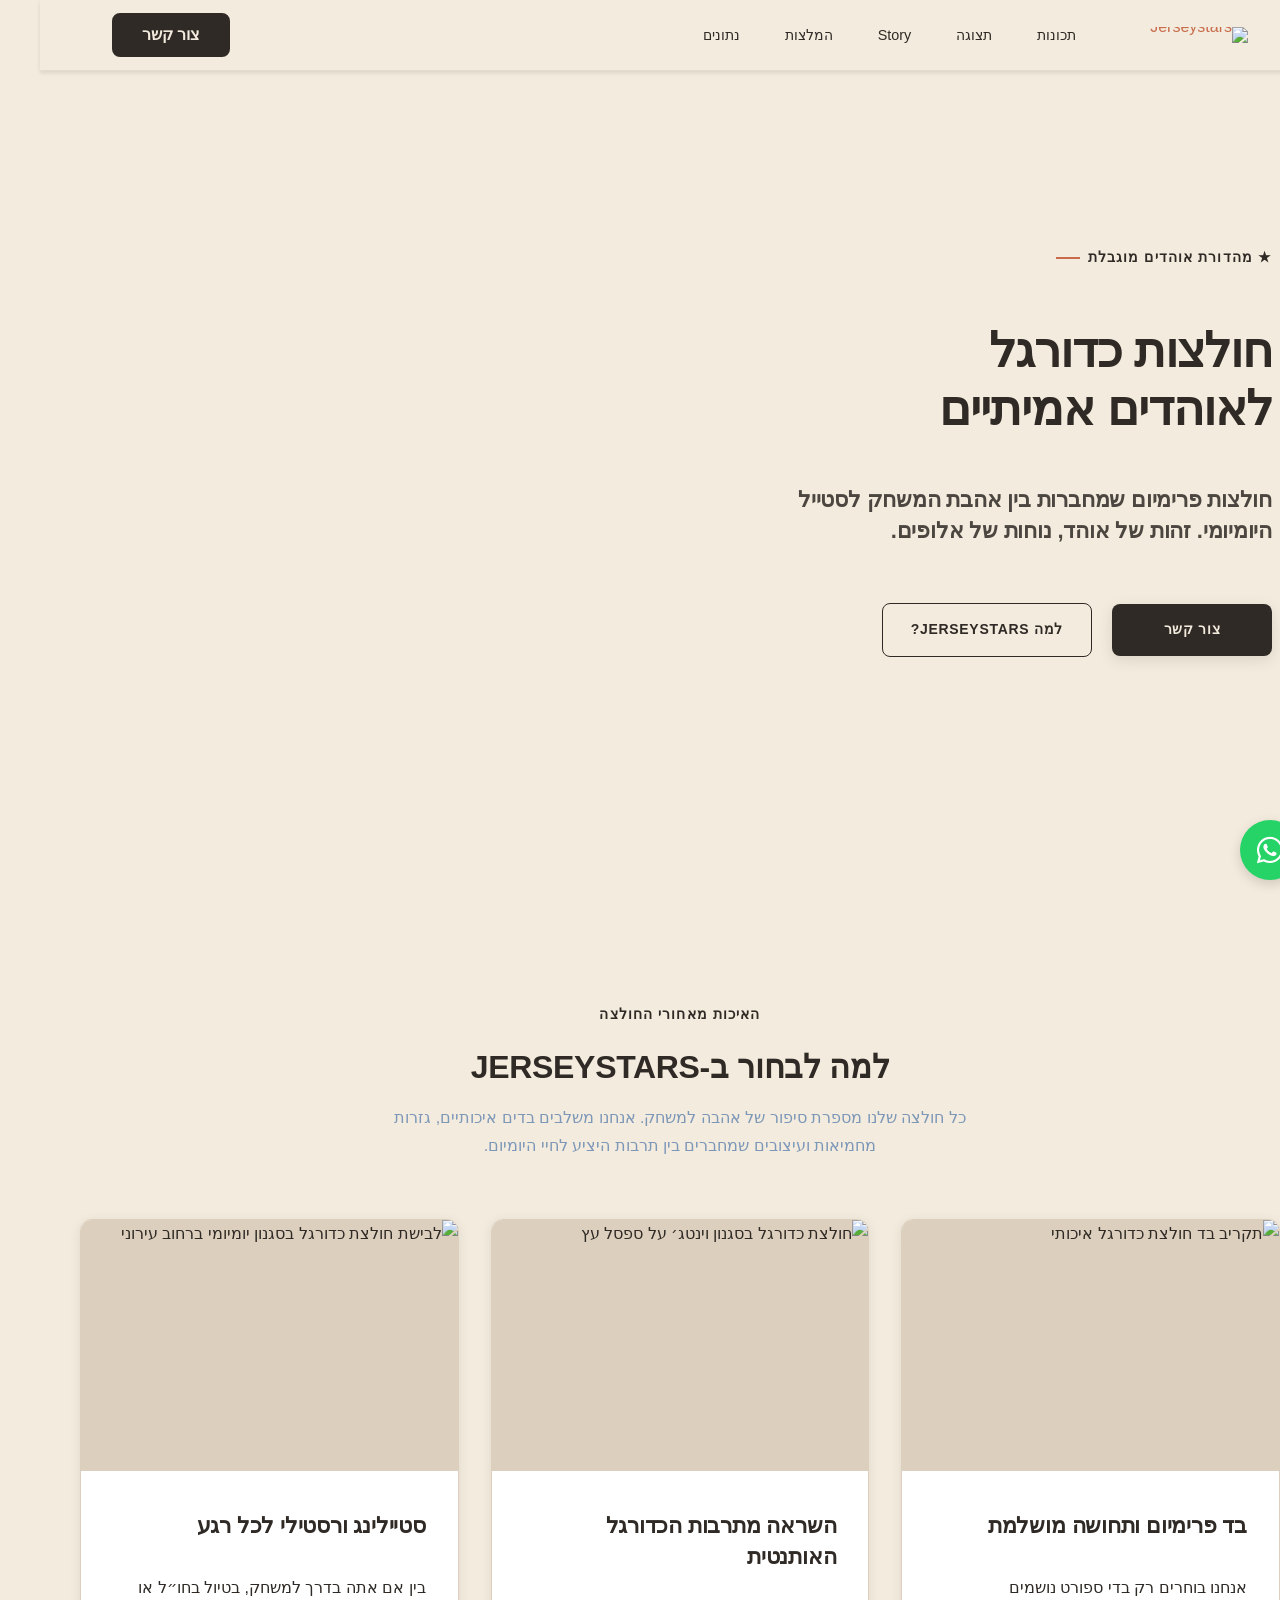
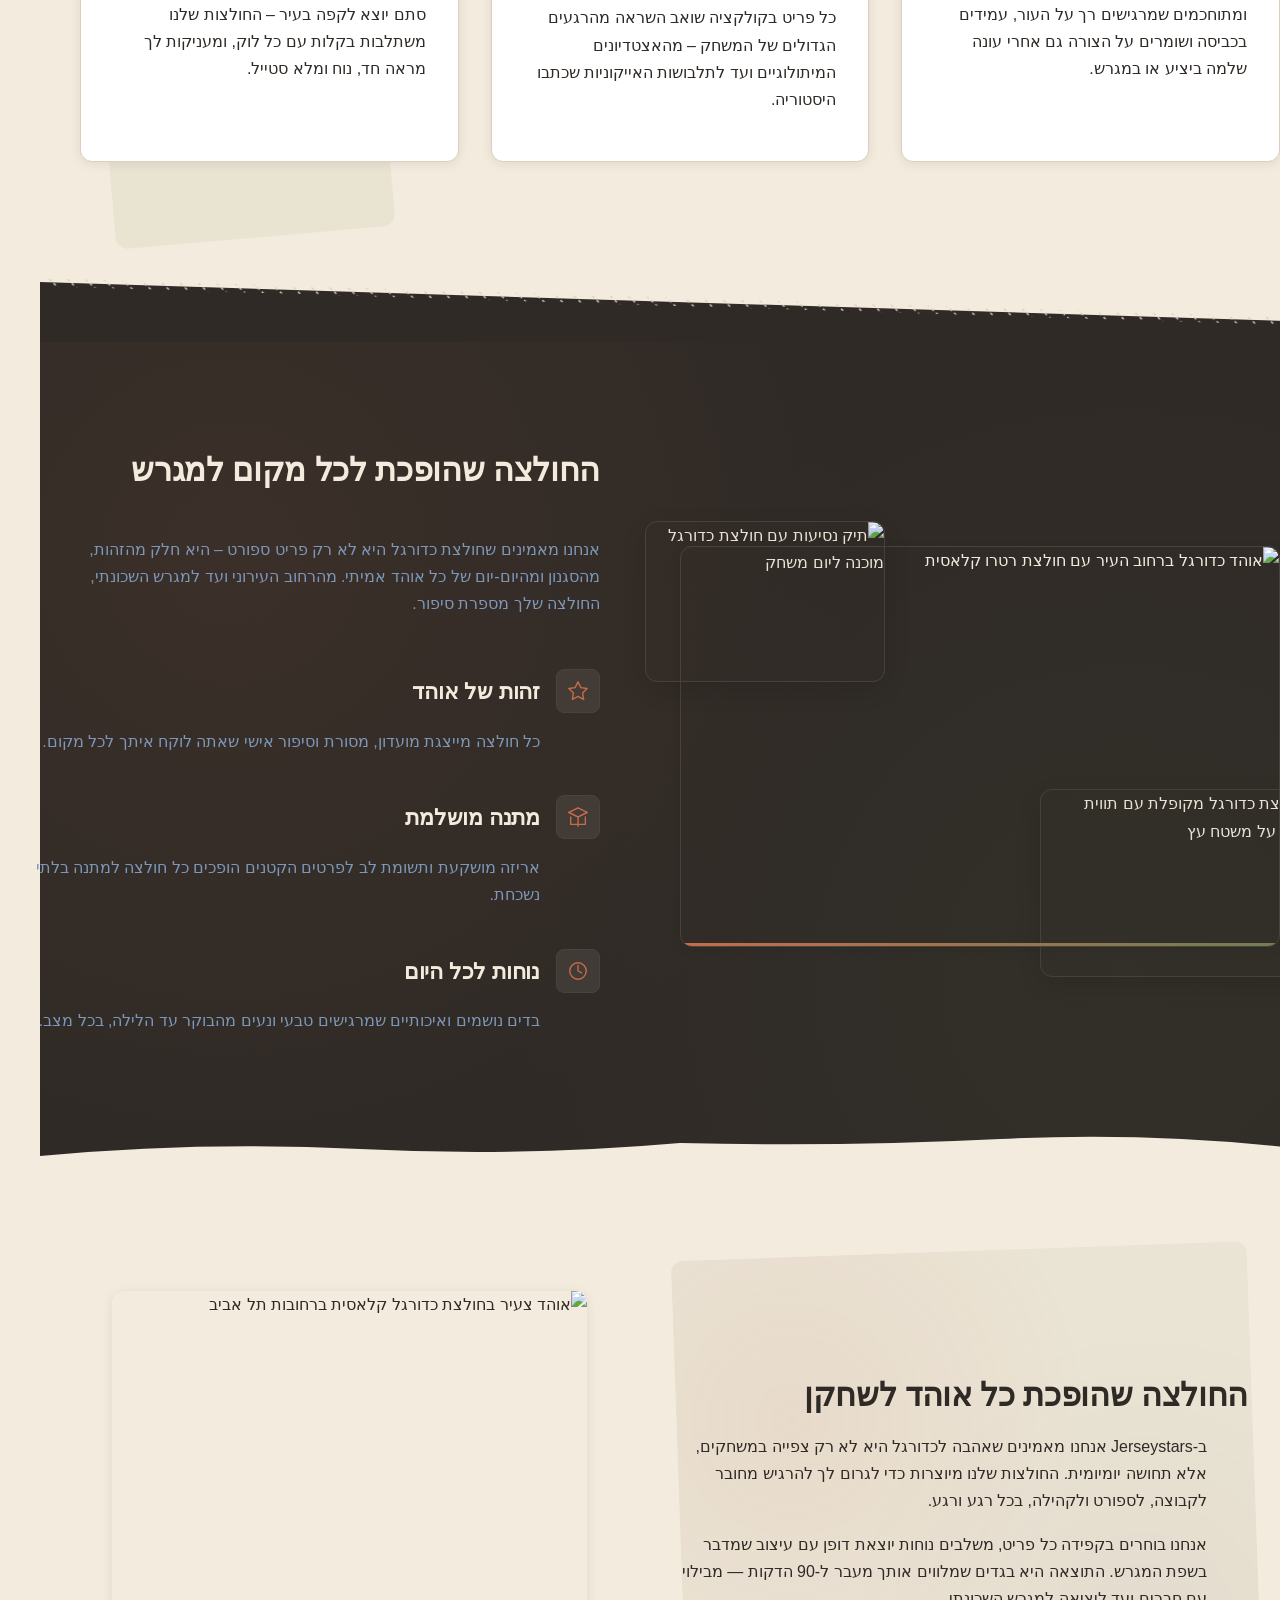
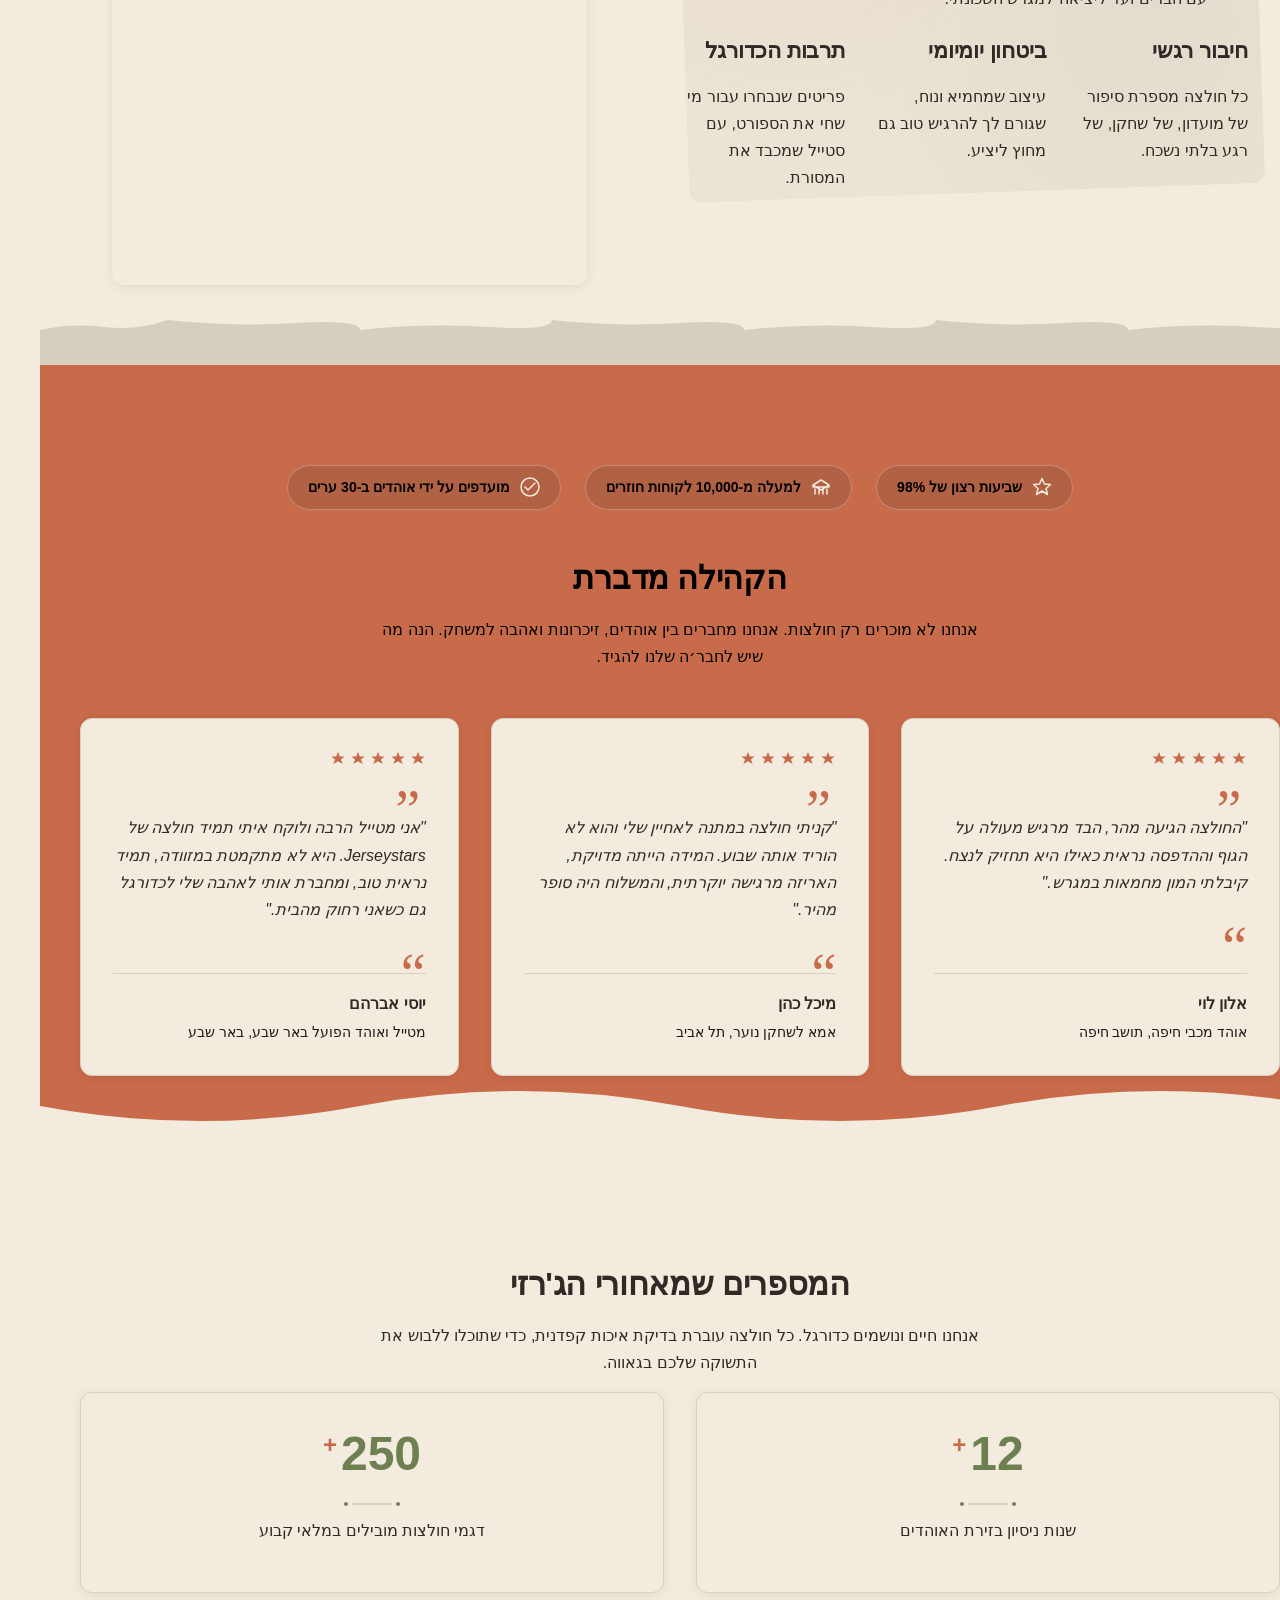
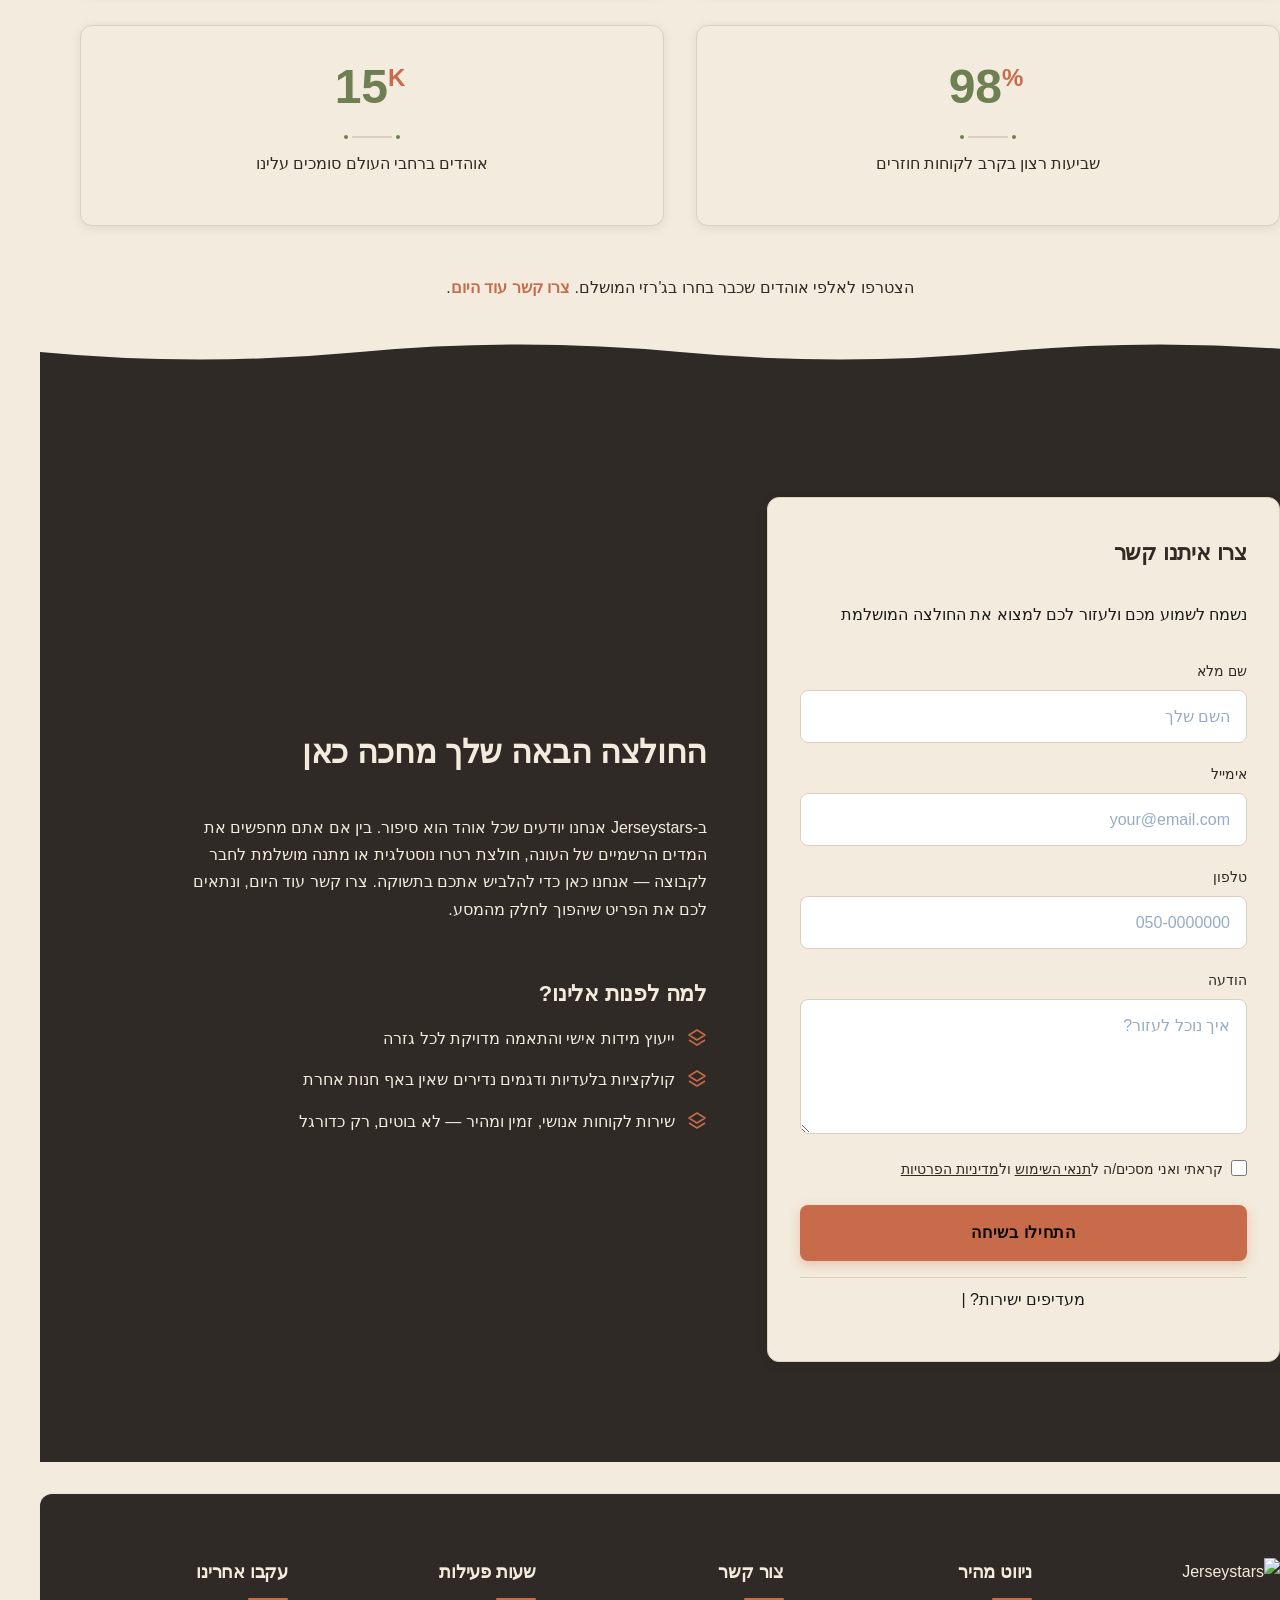
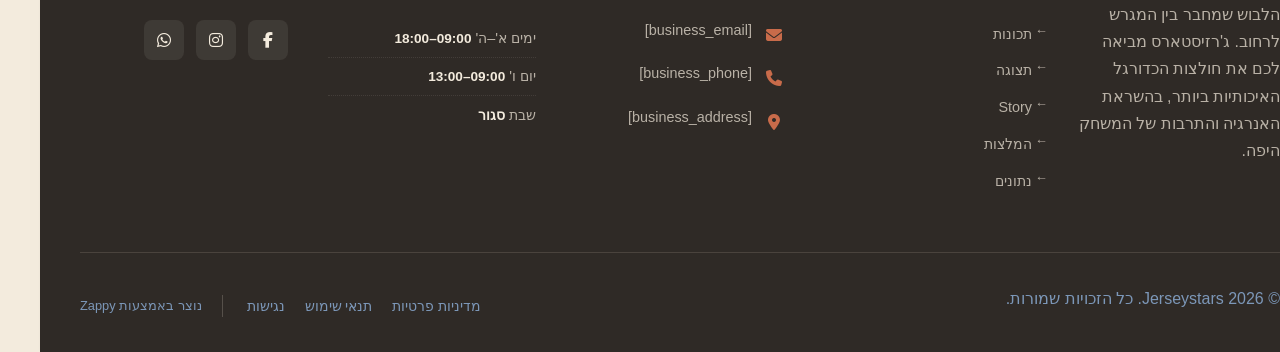
==== commit 2fa9225c: "Incremental sync: 1 page(s) — update_image" ====
--- a/public/index.html
+++ b/public/index.html
@@ -1 +1 @@
-<!doctype html><html dir="rtl" lang="he"><head><meta charset="UTF-8"><meta content="width=device-width,initial-scale=1" name="viewport"><meta content="index, follow" name="robots"><title>הלבישו את התשוקה – חולצות כדורגל מותאמות אישית — Jerseystars</title><meta content="חנות החולצות המובילה לאוהדי כדורגל! גלו מגוון ענק של חולצות כדורגל מותאמות אישית, מחירים סיטונאיים והנחות בלעדיות. הצטרפו למועדון האלופים עוד היום." name="description"><meta content="חולצות כדורגל מותאמות אישית, הלבשת ספורט סיטונאית, חולצות כדורגל בהנחה, חולצות ספורט לגברים, ציוד אוהדי כדורגל" name="keywords"><link href="/assets/favicon.ico" rel="icon" type="image/x-icon"><link href="/assets/favicon-16x16.png" rel="icon" type="image/png" sizes="16x16"><link href="/assets/favicon-32x32.png" rel="icon" type="image/png" sizes="32x32"><link href="/assets/favicon-48x48.png" rel="icon" type="image/png" sizes="48x48"><link href="/assets/favicon-192x192.png" rel="icon" type="image/png" sizes="192x192"><link href="/assets/favicon-512x512.png" rel="icon" type="image/png" sizes="512x512"><link href="/assets/apple-touch-icon.png" rel="apple-touch-icon"><script>!function(){"use strict";var t="0a924b66-933f-4406-a393-3c4c6b1de0d0",e="https://api.zappy5.com/api/analytics/track",a=18e5,n=2592e6,o=!0,i=!0,r=!0;var s=function(){var e="zappy_visitor_"+t,a=null;try{if(a=localStorage.getItem(e)){var o=JSON.parse(a),i=Date.now();if(i-o.created<n)return o.lastSeen=i,localStorage.setItem(e,JSON.stringify(o)),o.id}}catch(t){console.warn("Zappy Analytics: LocalStorage not available")}var r="zv_"+Date.now()+"_"+Math.random().toString(36).substr(2,9);try{localStorage.setItem(e,JSON.stringify({id:r,created:Date.now(),lastSeen:Date.now()}))}catch(t){}return r}(),c=function(){var e="zappy_session_"+t,n=null;try{if(n=sessionStorage.getItem(e)){var o=JSON.parse(n),i=Date.now();if(i-o.timestamp<a)return o.timestamp=i,sessionStorage.setItem(e,JSON.stringify(o)),o.id}}catch(t){console.warn("Zappy Analytics: SessionStorage not available")}var r="zs_"+Date.now()+"_"+Math.random().toString(36).substr(2,9);try{sessionStorage.setItem(e,JSON.stringify({id:r,timestamp:Date.now()}))}catch(t){}return r}();function l(a,n){n=n||{};var o={website_id:t,event_type:a,page_path:window.location.pathname,referrer:document.referrer||"direct",visitor_id:s,session_id:c,metadata:n};if(navigator.sendBeacon){var i=new Blob([JSON.stringify(o)],{type:"application/json"});navigator.sendBeacon(e,i)}else fetch(e,{method:"POST",headers:{"Content-Type":"application/json"},body:JSON.stringify(o),keepalive:!0}).catch(function(t){console.warn("Zappy Analytics: Failed to track event",t)})}o&&l("pageview",{title:document.title,url:window.location.href}),i&&document.addEventListener("click",function(t){var e=t.target;if("BUTTON"===e.tagName||e.closest("button")){var a="BUTTON"===e.tagName?e:e.closest("button");l("click",{element:"button",text:a.textContent.trim().substring(0,100),id:a.id||null,class:a.className||null})}else if("A"===e.tagName||e.closest("a")){var n="A"===e.tagName?e:e.closest("a");l("navigation",{element:"link",text:n.textContent.trim().substring(0,100),href:n.href,external:n.hostname!==window.location.hostname})}},!0),r&&document.addEventListener("submit",function(t){var e=t.target;l("form_submit",{form_id:e.id||null,form_name:e.name||null,form_action:e.action||null,form_method:e.method||"GET"})},!0);var d=Date.now();window.addEventListener("beforeunload",function(){l("page_unload",{time_on_page:Math.floor((Date.now()-d)/1e3),page_path:window.location.pathname})}),window.zappyAnalytics={track:l,getVisitorId:function(){return s},getSessionId:function(){return c}}}()</script><meta content="הלבישו את התשוקה – חולצות כדורגל מותאמות אישית — Jerseystars" property="og:title"><meta content="חנות החולצות המובילה לאוהדי כדורגל! גלו מגוון ענק של חולצות כדורגל מותאמות אישית, מחירים סיטונאיים והנחות בלעדיות. הצטרפו למועדון האלופים עוד היום." property="og:description"><meta content="summary_large_image" name="twitter:card"><meta content="הלבישו את התשוקה – חולצות כדורגל מותאמות אישית — Jerseystars" name="twitter:title"><meta content="חנות החולצות המובילה לאוהדי כדורגל! גלו מגוון ענק של חולצות כדורגל מותאמות אישית, מחירים סיטונאיים והנחות בלעדיות. הצטרפו למועדון האלופים עוד היום." name="twitter:description"><meta content="website" property="og:type"><meta content="he_IL" property="og:locale"><link href="https://cdnjs.cloudflare.com/ajax/libs/font-awesome/6.4.0/css/all.min.css" rel="stylesheet"><style>.skip-link{position:absolute;top:0;left:0;transform:translateY(-200%);padding:12px 18px;background:var(--bg-dark,#1a1a1a);color:var(--text-light,#fff);font-weight:600;border-radius:0 0 8px 0;z-index:10000}.skip-link:focus{transform:none;outline:2px solid var(--ring,#fff);outline-offset:2px}:focus-visible{outline:2px solid var(--ring,currentColor);outline-offset:3px}</style><link href="/assets/favicon.ico" rel="icon" type="image/x-icon"><link href="/assets/favicon-16x16.png" rel="icon" type="image/png" sizes="16x16"><link href="/assets/favicon-32x32.png" rel="icon" type="image/png" sizes="32x32"><link href="/assets/favicon-48x48.png" rel="icon" type="image/png" sizes="48x48"><link href="/assets/favicon-192x192.png" rel="icon" type="image/png" sizes="192x192"><link href="/assets/favicon-512x512.png" rel="icon" type="image/png" sizes="512x512"><link href="/assets/apple-touch-icon.png" rel="apple-touch-icon"><link href="https://cdn.jsdelivr.net/npm/vanilla-cookieconsent@3/dist/cookieconsent.css" rel="stylesheet"><script src="https://cdn.jsdelivr.net/npm/vanilla-cookieconsent@3/dist/cookieconsent.umd.js"></script><script src="https://cdn.jsdelivr.net/gh/mickidum/acc_toolbar/acctoolbar/acctoolbar.min.js"></script><link href="/styles.css" rel="stylesheet"><script>window.ZAPPY_WEBSITE_ID="0a924b66-933f-4406-a393-3c4c6b1de0d0",window.ZAPPY_API_BASE="https://api.zappy5.com"</script><style id="zappy-dropdown-submenu-styles">#navMenu li:has(.sub-menu),.nav-menu li:has(.sub-menu),.navbar li:has(.sub-menu),nav li:has(.sub-menu){position:relative}#navMenu .sub-menu,.nav-menu .sub-menu,.navbar .sub-menu,nav .sub-menu{display:block!important;position:absolute!important;top:100%;left:0;min-width:220px;background:#fff;border-radius:8px;box-shadow:0 8px 25px rgba(0,0,0,.15);padding:8px 0;opacity:0;visibility:hidden;transform:translateY(10px);transition:all .3s ease;z-index:1000;list-style:none;pointer-events:none}#navMenu li:hover>.sub-menu,.nav-menu li:hover>.sub-menu,.navbar li:hover>.sub-menu,nav li:hover>.sub-menu{opacity:1!important;visibility:visible!important;transform:translateY(0)!important;pointer-events:auto!important}.sub-menu li{list-style:none;margin:0;padding:0}.sub-menu a{display:block!important;padding:10px 16px!important;color:var(--text-dark,#333)!important;font-weight:500;text-decoration:none;white-space:nowrap;transition:background-color .2s}.sub-menu .zappy-nav-child>a{padding-left:28px!important;font-size:.9em!important;opacity:.85!important}[dir=rtl] .sub-menu .zappy-nav-child>a,html[lang=ar] .sub-menu .zappy-nav-child>a,html[lang=he] .sub-menu .zappy-nav-child>a{padding-left:10px!important;padding-right:28px!important}.sub-menu .zappy-nav-parent>a{font-weight:600!important}.sub-menu a:hover{background-color:#f5f5f5}[dir=rtl] .nav-menu .sub-menu,[dir=rtl] .navbar .sub-menu,[dir=rtl] nav .sub-menu,html[lang=ar] .nav-menu .sub-menu,html[lang=ar] .navbar .sub-menu,html[lang=ar] nav .sub-menu,html[lang=he] .nav-menu .sub-menu,html[lang=he] .navbar .sub-menu,html[lang=he] nav .sub-menu{left:auto!important;right:0!important}.sub-menu:empty,.sub-menu:not(:has(li)):not(:has(> a)),.sub-menu:not(:has(li:not(.zappy-hidden-menu-item))):not(:has(> a)){display:none!important;opacity:0!important;visibility:hidden!important;pointer-events:none!important}li:has(.menu-group-title):hover>.sub-menu{opacity:1!important;visibility:visible!important;transform:translateY(0)!important;pointer-events:auto!important}#navMenu>li>.menu-group-title,.nav-menu>li>.menu-group-title{display:inline-block;padding:.5rem 1rem;cursor:default;user-select:none}@media (max-width:768px){#navMenu .sub-menu,.nav-menu .sub-menu,.navbar .sub-menu,nav .sub-menu{position:static!important;transform:none!important;box-shadow:none!important;background:0 0!important;max-height:0;overflow:hidden;opacity:0;visibility:hidden;transition:max-height .3s ease,opacity .3s ease;padding:0!important;border-radius:0!important}#navMenu .sub-menu.mobile-expanded,.nav-menu .sub-menu.mobile-expanded,.navbar .sub-menu.mobile-expanded{max-height:none!important;overflow-y:visible!important;opacity:1!important;visibility:visible!important;padding:8px 0 8px 16px!important}[dir=rtl] .sub-menu.mobile-expanded,html[lang=he] .sub-menu.mobile-expanded{padding:8px 16px 8px 0!important}#navMenu li:hover>.sub-menu,.nav-menu li:hover>.sub-menu,.navbar li:hover>.sub-menu,nav li:hover>.sub-menu{opacity:0;visibility:hidden;pointer-events:none}#navMenu li>.sub-menu.mobile-expanded,.nav-menu li>.sub-menu.mobile-expanded,.navbar li>.sub-menu.mobile-expanded,nav li>.sub-menu.mobile-expanded{opacity:1!important;visibility:visible!important;pointer-events:auto!important}#navMenu li:has(.sub-menu),.nav-menu li:has(.sub-menu),.navbar li:has(.sub-menu),nav li:has(.sub-menu){display:flex!important;flex-wrap:wrap!important;align-items:center!important;position:relative!important;min-height:44px!important}#navMenu li:has(.sub-menu)>a,.nav-menu li:has(.sub-menu)>a,.navbar li:has(.sub-menu)>a,nav li:has(.sub-menu)>a{flex:1!important;min-width:0!important}#navMenu li:has(.sub-menu)>.menu-group-title,.nav-menu li:has(.sub-menu)>.menu-group-title,.navbar li:has(.sub-menu)>.menu-group-title,nav li:has(.sub-menu)>.menu-group-title{flex:1!important;min-width:0!important;padding:0!important;line-height:inherit!important}#navMenu li:has(.sub-menu)>.sub-menu,.nav-menu li:has(.sub-menu)>.sub-menu,.navbar li:has(.sub-menu)>.sub-menu,nav li:has(.sub-menu)>.sub-menu{flex-basis:100%!important;width:100%!important}#navMenu li:has(.sub-menu)>a [class*=arrow],#navMenu li:has(.sub-menu)>a [class*=chevron],.nav-menu li:has(.sub-menu)>a .fa-angle-down,.nav-menu li:has(.sub-menu)>a .fa-chevron-down,.nav-menu li:has(.sub-menu)>a [class*=arrow],.nav-menu li:has(.sub-menu)>a [class*=chevron],nav li:has(.sub-menu)>a [class*=arrow],nav li:has(.sub-menu)>a [class*=chevron]{display:none!important;visibility:hidden!important}.mobile-submenu-toggle{display:flex!important;align-items:center!important;justify-content:center!important;width:44px!important;height:auto!important;background:0 0!important;border:none!important;cursor:pointer!important;color:var(--text-dark)!important;position:static!important;flex-shrink:0!important;align-self:stretch!important;z-index:2!important;padding:0!important;margin:0!important}.mobile-submenu-toggle::after{content:''!important;width:0!important;height:0!important;border-left:6px solid transparent!important;border-right:6px solid transparent!important;border-top:7px solid currentColor!important;transition:transform .3s ease!important}.mobile-submenu-toggle.expanded::after{transform:rotate(180deg)!important}.sub-menu a{padding:10px 0!important;display:block!important;color:var(--text-dark)!important;white-space:normal!important}.sub-menu .zappy-nav-child>a{padding-left:28px!important;font-size:.9em!important;opacity:.85!important}[dir=rtl] .sub-menu .zappy-nav-child>a,html[lang=ar] .sub-menu .zappy-nav-child>a,html[lang=he] .sub-menu .zappy-nav-child>a{padding-left:0!important;padding-right:28px!important}.sub-menu .zappy-nav-parent>a{font-weight:600!important}#navMenu.active,.nav-menu.active{max-width:100vw!important;overflow-x:hidden!important;box-sizing:border-box!important}.navbar .sub-menu li a,.zappy-products-dropdown .sub-menu a,nav.navbar .sub-menu li a{color:var(--text-dark)!important}}@media (min-width:769px){.mobile-submenu-toggle{display:none!important}}</style><style id="zappy-widget-visibility">html[dir=rtl] .whatsapp-float{right:20px!important;left:auto!important}html:not([dir]) .whatsapp-float,html[dir=ltr] .whatsapp-float{left:20px!important;right:auto!important}html[dir=rtl] #mic-access-tool-general-button,html[dir=rtl] #mic-init-access-tool #mic-access-tool-general-button,html[dir=rtl] #mic-init-access-tool .mic-access-tool-general-button,html[dir=rtl] ._access-icon,html[dir=rtl] .mic-access-tool-general-button{left:20px!important;right:auto!important}html:not([dir]) #mic-access-tool-general-button,html:not([dir]) #mic-init-access-tool #mic-access-tool-general-button,html:not([dir]) #mic-init-access-tool .mic-access-tool-general-button,html:not([dir]) ._access-icon,html:not([dir]) .mic-access-tool-general-button,html[dir=ltr] #mic-access-tool-general-button,html[dir=ltr] #mic-init-access-tool #mic-access-tool-general-button,html[dir=ltr] #mic-init-access-tool .mic-access-tool-general-button,html[dir=ltr] ._access-icon,html[dir=ltr] .mic-access-tool-general-button{right:20px!important;left:auto!important}@media (max-width:768px){.whatsapp-float{display:flex!important}}@media (min-width:769px){.whatsapp-float{display:flex!important}}@media (max-width:768px){#mic-access-tool-general-button,#mic-init-access-tool #mic-access-tool-general-button,#mic-init-access-tool .mic-access-tool-general-button,._access-icon,.mic-access-tool-general-button{display:flex!important;visibility:visible!important;opacity:1!important;pointer-events:auto!important}#mic-access-tool-box.opened-mic-access-tool,#mic-init-access-tool #mic-access-tool-box.opened-mic-access-tool,.mic-access-tool-box.opened-mic-access-tool{visibility:visible!important;opacity:1!important;pointer-events:auto!important}}@media (min-width:769px){#mic-access-tool-general-button,#mic-init-access-tool #mic-access-tool-general-button,#mic-init-access-tool .mic-access-tool-general-button,._access-icon,.mic-access-tool-general-button{display:flex!important;visibility:visible!important;opacity:1!important;pointer-events:auto!important}#mic-access-tool-box.opened-mic-access-tool,#mic-init-access-tool #mic-access-tool-box.opened-mic-access-tool,.mic-access-tool-box.opened-mic-access-tool{visibility:visible!important;opacity:1!important;pointer-events:auto!important}}</style></head><body><a href="#main" class="skip-link">דלג לתוכן הראשי</a><nav class="navbar" dir="rtl"><button class="mobile-toggle" aria-label="Menu" id="mobileToggle"><svg viewBox="0 0 24 24" fill="none" height="24" width="24" class="hamburger-icon"><path d="M3 12h18M3 6h18M3 18h18" stroke="currentColor" stroke-width="2" stroke-linecap="round"/></svg> <svg viewBox="0 0 24 24" fill="none" height="24" width="24" class="close-icon" style="display:none"><path d="M18 6L6 18M6 6l12 12" stroke="currentColor" stroke-width="2" stroke-linecap="round"/></svg></button> <button class="phone-header-btn" aria-label="Call" data-phone="[business_phone]"><svg viewBox="0 0 24 24" fill="currentColor" height="20" width="20"><path d="M22 16.92v3a2 2 0 0 1-2.18 2 19.79 19.79 0 0 1-8.63-3.07 19.5 19.5 0 0 1-6-6 19.79 19.79 0 0 1-3.07-8.67A2 2 0 0 1 4.11 2h3a2 2 0 0 1 2 1.72 12.84 12.84 0 0 0 .7 2.81 2 2 0 0 1-.45 2.11L8.09 9.91a16 16 0 0 0 6 6l1.27-1.27a2 2 0 0 1 2.11-.45 12.84 12.84 0 0 0 2.81.7A2 2 0 0 1 22 16.92z"/></svg></button><div class="nav-container"><div class="nav-right-group"><div class="nav-brand"><a href="/" class="logo-link"><img alt="Jerseystars" src="/assets/site-----image-1.webp" class="logo"></a></div><ul class="nav-menu" id="navMenu"><li><a href="#features">תכונות</a></li><li><a href="#showcase">תצוגה</a></li><li><a href="#story">Story</a></li><li><a href="#testimonials">המלצות</a></li><li><a href="#stats">נתונים</a></li><li class="mobile-contact-link nav-cta-mobile-item"><a href="#contact" class="nav-cta-btn">צור קשר</a></li></ul></div><div class="nav-cta-container"><a href="#contact" class="nav-cta-btn">צור קשר</a></div></div></nav><script>window.addEventListener("load",function(){const e=document.querySelector(".navbar, nav, header");if(!e)return void console.log("[Navbar] Navbar element not found");let t=document.getElementById("mobileToggle")||document.querySelector(".mobile-toggle")||document.querySelector(".hamburger")||document.querySelector(".hamburger-menu")||document.querySelector(".menu-toggle")||document.querySelector(".burger-menu")||document.querySelector('[aria-label="Menu"]')||document.querySelector('[aria-label="תפריט"]');const o=document.querySelector(".phone-header-btn"),n=window.getComputedStyle(e);let r=n.backgroundColor;if(console.log("[Navbar] Initial navbar background:",r),"transparent"===r||"rgba(0, 0, 0, 0)"===r||r.startsWith("rgba")&&r.includes(", 0)")){const e=n.backgroundImage;if(e&&"none"!==e)console.log("[Navbar] Navbar has background image/gradient, using dark text"),r="rgb(240, 240, 240)";else{const e=window.getComputedStyle(document.body).backgroundColor;console.log("[Navbar] Navbar transparent, using body background:",e),r=e}}const a=r.match(/\d+/g);if(a&&a.length>=3){const e=(.299*parseInt(a[0])+.587*parseInt(a[1])+.114*parseInt(a[2]))/255;console.log("[Navbar] Mobile button colors preserved from Claude CSS (luminance:",e.toFixed(2)+")");const n=document.createElement("style");n.id="zappy-mobile-nav-fix";document.documentElement.lang;document.documentElement.dir,n.textContent='\n        /* Hide mobile buttons on desktop, show only on mobile */\n        @media (min-width: 769px) {\n          .mobile-toggle,\n          .phone-header-btn {\n            display: none !important;\n          }\n        }\n        \n        /* Show and position mobile buttons correctly on mobile */\n        @media (max-width: 768px) {\n          .navbar,\n          nav.navbar {\n            min-height: 70px !important;\n          }\n\n          .mobile-toggle,\n          .phone-header-btn {\n            position: absolute !important;\n            top: 0 !important;\n            bottom: 0 !important;\n            margin-top: auto !important;\n            margin-bottom: auto !important;\n            transform: none !important;\n            z-index: 1001 !important;\n            display: flex !important;\n            align-items: center !important;\n            justify-content: center !important;\n            width: 36px !important;\n            height: 36px !important;\n            border-radius: 50% !important;\n            border: none !important;\n            cursor: pointer !important;\n            padding: 6px !important;\n            background: none !important;\n            color: var(--nav-text, var(--text-dark)) !important;\n            touch-action: manipulation !important;\n            -webkit-tap-highlight-color: transparent !important;\n          }\n\n          html[data-zappy-site-type="ecommerce"] .phone-header-btn,\n          body[data-zappy-site-type="ecommerce"] .phone-header-btn,\n          html[data-zappy-site-type="ecommerce"] header .phone-header-btn,\n          html[data-zappy-site-type="ecommerce"] nav .phone-header-btn {\n            display: none !important;\n            visibility: hidden !important;\n            width: 0 !important;\n            height: 0 !important;\n            min-width: 0 !important;\n            overflow: hidden !important;\n          }\n          \n          /* LTR positioning (default): hamburger LEFT, phone RIGHT */\n          html:not([dir="rtl"]):not([lang="he"]):not([lang="ar"]) .mobile-toggle,\n          html[dir="ltr"] .mobile-toggle {\n            left: 12px !important;\n            right: auto !important;\n          }\n          html:not([dir="rtl"]):not([lang="he"]):not([lang="ar"]) .phone-header-btn,\n          html[dir="ltr"] .phone-header-btn {\n            right: 12px !important;\n            left: auto !important;\n          }\n          \n          /* RTL positioning: hamburger RIGHT, phone LEFT */\n          html[dir="rtl"] .mobile-toggle,\n          html[lang="he"] .mobile-toggle,\n          html[lang="ar"] .mobile-toggle {\n            right: 12px !important;\n            left: auto !important;\n          }\n          html[dir="rtl"] .phone-header-btn,\n          html[lang="he"] .phone-header-btn,\n          html[lang="ar"] .phone-header-btn {\n            left: 12px !important;\n            right: auto !important;\n          }\n          \n          /* CRITICAL: Ensure nav-container has min-height on mobile */\n          /* All children are positioned absolutely/fixed on mobile, so height:auto collapses to 0 */\n          .nav-container {\n            min-height: 70px !important;\n            position: relative !important;\n          }\n          \n          /* Ensure SVG icons are properly sized and inherit color */\n          .mobile-toggle svg,\n          .phone-header-btn svg {\n            width: 24px !important;\n            height: 24px !important;\n            /* Don\'t force display - let JavaScript control hamburger/close toggle */\n          }\n          \n          /* Reset nav-cta-container on mobile - remove desktop box-shadow/padding */\n          /* that creates a visible ghost box when CTA button is hidden */\n          .nav-cta-container {\n            box-shadow: none !important;\n            padding: 0 !important;\n          }\n          \n          /* Hide nav-cta-container entirely on mobile when there\'s no lang-switcher */\n          /* (only the CTA button is inside, and it\'s hidden on mobile) */\n          .nav-cta-container:not(:has(.lang-switcher)) {\n            display: none !important;\n          }\n          \n          /* CRITICAL: Prevent hero image fade gradient from bleeding over headline text */\n          /* The .image-fade-gradient has bottom: -30px (extends below parent) */\n          /* On mobile stacked layout, this overlaps the h1 text below the image */\n          .hero-image-column {\n            overflow: hidden !important;\n          }\n          .image-fade-gradient {\n            bottom: 0 !important;\n          }\n          \n          /* Hide desktop language switcher on mobile - hamburger menu handles it */\n          /* High specificity to override stored CSS */\n          .lang-switcher,\n          .nav-cta-container .lang-switcher,\n          .nav-container .lang-switcher,\n          .navbar .lang-switcher,\n          .navbar .nav-cta-container .lang-switcher {\n            display: none !important;\n          }\n        }\n      ';const r=document.getElementById("zappy-mobile-nav-fix");r&&r.remove(),document.head.appendChild(n),console.log("[Navbar] Critical CSS injected for mobile nav positioning");const i=window.innerWidth<=768;if(t){const e=t.querySelector(".hamburger-icon"),o=t.querySelector(".close-icon");e&&(e.style.setProperty("width","24px","important"),e.style.setProperty("height","24px","important"),e.style.setProperty("display","block","important")),o&&(o.style.setProperty("width","24px","important"),o.style.setProperty("height","24px","important"),o.style.setProperty("display","none","important")),i?(t.style.setProperty("position","absolute","important"),t.style.setProperty("top","0","important"),t.style.setProperty("bottom","0","important"),t.style.setProperty("margin-top","auto","important"),t.style.setProperty("margin-bottom","auto","important"),t.style.setProperty("transform","none","important"),t.style.setProperty("z-index","1001","important"),t.style.removeProperty("left"),t.style.removeProperty("right"),console.log("[Navbar] Mobile toggle positioning applied (mobile viewport)")):(t.style.removeProperty("position"),t.style.removeProperty("top"),t.style.removeProperty("transform"),t.style.removeProperty("z-index"),t.style.removeProperty("left"),t.style.removeProperty("right"),console.log("[Navbar] Desktop viewport - cleared mobile toggle inline positioning"))}if(o){const e=o.querySelector("svg");e&&(e.style.width="24px",e.style.height="24px",e.setAttribute("width","24"),e.setAttribute("height","24")),i?(o.style.setProperty("position","absolute","important"),o.style.setProperty("top","0","important"),o.style.setProperty("bottom","0","important"),o.style.setProperty("margin-top","auto","important"),o.style.setProperty("margin-bottom","auto","important"),o.style.setProperty("transform","none","important"),o.style.setProperty("z-index","1001","important"),o.style.removeProperty("left"),o.style.removeProperty("right"),console.log("[Navbar] Phone button positioning applied (mobile viewport)")):(o.style.removeProperty("position"),o.style.removeProperty("top"),o.style.removeProperty("transform"),o.style.removeProperty("z-index"),o.style.removeProperty("left"),o.style.removeProperty("right"),console.log("[Navbar] Desktop viewport - cleared phone button inline positioning"))}}else console.log("[Navbar] Could not parse background color:",r);t=document.getElementById("mobileToggle")||document.querySelector(".mobile-toggle")||document.querySelector(".hamburger")||document.querySelector(".hamburger-menu")||document.querySelector(".menu-toggle")||document.querySelector(".burger-menu")||document.querySelector('[aria-label="Menu"]')||document.querySelector('[aria-label="תפריט"]');const i=document.getElementById("navMenu")||document.querySelector(".nav-menu")||document.querySelector(".nav-links")||document.querySelector("nav ul:not(.submenu)");if(!t||!i)return void console.log("[Navbar] Mobile toggle or menu not found:",{toggle:!!t,menu:!!i});i.id||(i.id="navMenu"),console.log("[Navbar] Initializing mobile menu...");const l=t.cloneNode(!0);t.parentNode.replaceChild(l,t);var s=0;function p(e){var t=Date.now();t-s<300||(s=t,function(e){e.preventDefault(),e.stopPropagation();const t=l.querySelector(".hamburger-icon"),o=l.querySelector(".close-icon");i.classList.contains("active")?(i.classList.remove("active"),t&&t.style.setProperty("display","block","important"),o&&o.style.setProperty("display","none","important"),document.body.style.overflow="",document.body.classList.remove("menu-open"),console.log("[Navbar] Menu closed")):(i.classList.add("active"),t&&t.style.setProperty("display","none","important"),o&&o.style.setProperty("display","block","important"),document.body.style.overflow="hidden",document.body.classList.add("menu-open"),console.log("[Navbar] Menu opened"))}(e))}l.addEventListener("click",p),l.addEventListener("touchend",p),document.addEventListener("keydown",function(e){if(("Escape"===e.key||"Esc"===e.key)&&i.classList.contains("active")){const e=l.querySelector(".hamburger-icon"),t=l.querySelector(".close-icon");i.classList.remove("active"),e&&e.style.setProperty("display","block","important"),t&&t.style.setProperty("display","none","important"),document.body.style.overflow="",document.body.classList.remove("menu-open"),console.log("[Navbar] Menu closed (Escape)")}}),i.querySelectorAll("a").forEach(function(e){e.addEventListener("click",function(){if("#"===this.getAttribute("href"))return;const e=l.querySelector(".hamburger-icon"),t=l.querySelector(".close-icon");i.classList.remove("active"),e&&e.style.setProperty("display","block","important"),t&&t.style.setProperty("display","none","important"),document.body.style.overflow="",document.body.classList.remove("menu-open"),console.log("[Navbar] Menu closed (link clicked)")})});var m=i.querySelectorAll(".dropdown-toggle");m.forEach(function(e){e.addEventListener("click",function(e){e.preventDefault(),e.stopPropagation();var t=this.closest(".nav-dropdown");t&&(t.parentNode.querySelectorAll(".nav-dropdown.open").forEach(function(e){e!==t&&e.classList.remove("open")}),t.classList.toggle("open"),console.log("[Navbar] Dropdown toggled:",t.classList.contains("open")?"open":"closed"))})}),document.addEventListener("click",function(e){e.target.closest(".nav-dropdown")||document.querySelectorAll(".nav-dropdown.open").forEach(function(e){e.classList.remove("open")})}),console.log("[Navbar] Dropdown handlers initialized for "+m.length+" dropdowns"),o&&o.addEventListener("click",function(){const e=document.querySelectorAll('a[href^="tel:"]'),t=e.length>0?e[0].getAttribute("href").replace("tel:",""):"[business_phone]";window.location.href="tel:"+t,console.log("[Navbar] Phone button clicked")}),console.log("[Navbar] Mobile menu initialized successfully")})</script><main id="main"><section class="index-hero-section" data-band-index="0" data-layout-spec="בית-hero" id="hero" data-hero-treatment="fade-bleed" data-hero-type="fullscreen-scrim" style="--hero-fade-color:var(--bg-light)"><img alt="חבורת אוהדים בחולצות כדורגל בשקיעה" src="/assets/site-index-hero-image-1.webp" data-context="A group of friends wearing premium football jerseys, walking through a warm evening street with golden hour light. The subjects are positioned on the right side of the frame, leaving the left side open for a smooth fade. Cinematic, warm tones, lifestyle sports photography." data-placeholder="index-hero-image-1" height="800" loading="eager" width="1200" class="hero-fade-img" data-hero-bg="true" fetchpriority="high"><div class="hero-fade-content"><span class="hero-accent-label" aria-hidden="true">★ מהדורת אוהדים מוגבלת</span><h1 class="display-xl hero-headline">חולצות כדורגל<br>לאוהדים אמיתיים</h1><h3 class="hero-subtitle">חולצות פרימיום שמחברות בין אהבת המשחק לסטייל היומיומי. זהות של אוהד, נוחות של אלופים.</h3><div class="hero-cta-group"><a href="#contact" class="hero-btn btn-primary">צור קשר</a> <a href="#collection" class="hero-btn btn-secondary">למה Jerseystars?</a></div></div><div class="index-hero-divider-wrapper"><svg viewBox="0 0 1200 120" xmlns="http://www.w3.org/2000/svg" aria-hidden="true" data-no-icon-edit="true" preserveAspectRatio="none"><path d="M0,120 L0,50 Q150,70 300,45 T600,55 Q750,40 900,50 T1200,45 L1200,120 Z" fill="var(--bg-light)"/></svg></div></section><section class="index-features-section" data-band-index="1" data-layout-spec="בית-features" id="features" dir="rtl"><div class="index-features-section__intro"><span class="index-features-section__label">האיכות מאחורי החולצה</span><h2 class="index-features-section__title">למה לבחור ב-Jerseystars</h2><p class="index-features-section__description">כל חולצה שלנו מספרת סיפור של אהבה למשחק. אנחנו משלבים בדים איכותיים, גזרות מחמיאות ועיצובים שמחברים בין תרבות היציע לחיי היומיום.</p></div><div class="index-features-section__grid"><article class="index-features-section__card"><div class="index-features-section__card-media"><img alt="תקריב בד חולצת כדורגל איכותי" src="/assets/site-index-features-image-1.webp" data-context="Close-up macro shot of premium football jersey fabric with subtle woven texture and breathable mesh pattern, warm cream and olive tones, soft natural lighting" data-placeholder="index-features-image-1" height="400" loading="lazy" width="600" decoding="async"></div><div class="index-features-section__card-body"><h3 class="index-features-section__card-title">בד פרימיום ותחושה מושלמת</h3><p class="index-features-section__card-text">אנחנו בוחרים רק בדי ספורט נושמים ומתוחכמים שמרגישים רך על העור, עמידים בכביסה ושומרים על הצורה גם אחרי עונה שלמה ביציע או במגרש.</p></div></article><article class="index-features-section__card"><div class="index-features-section__card-media"><img alt="חולצת כדורגל בסגנון וינטג׳ על ספסל עץ" src="/assets/site-index-features-image-2.webp" data-context="A stylish flat lay of a vintage-inspired football jersey on a wooden bench with a coffee cup and scarf, capturing authentic football culture and lifestyle, terracotta and olive accents" data-placeholder="index-features-image-2" height="400" loading="lazy" width="600" decoding="async"></div><div class="index-features-section__card-body"><h3 class="index-features-section__card-title">השראה מתרבות הכדורגל האותנטית</h3><p class="index-features-section__card-text">כל פריט בקולקציה שואב השראה מהרגעים הגדולים של המשחק – מהאצטדיונים המיתולוגיים ועד לתלבושות האייקוניות שכתבו היסטוריה.</p></div></article><article class="index-features-section__card"><div class="index-features-section__card-media"><img alt="לבישת חולצת כדורגל בסגנון יומיומי ברחוב עירוני" src="/assets/site-index-features-image-3.webp" data-context="A modern man wearing a stylish football jersey paired with casual chinos and sneakers walking in a sunlit urban street, versatile styling for matchday and everyday, warm natural light" data-placeholder="index-features-image-3" height="400" loading="lazy" width="600" decoding="async"></div><div class="index-features-section__card-body"><h3 class="index-features-section__card-title">סטיילינג ורסטילי לכל רגע</h3><p class="index-features-section__card-text">בין אם אתה בדרך למשחק, בטיול בחו״ל או סתם יוצא לקפה בעיר – החולצות שלנו משתלבות בקלות עם כל לוק, ומעניקות לך מראה חד, נוח ומלא סטייל.</p></div></article></div><div class="index-features-section__backplate" aria-hidden="true"></div><div class="index-features-section__divider-wrapper"><svg viewBox="0 0 1200 80" xmlns="http://www.w3.org/2000/svg" aria-hidden="true" data-no-icon-edit="true" preserveAspectRatio="none"><defs><pattern height="12" id="stitch-pattern" patternTransform="rotate(45)" patternUnits="userSpaceOnUse" width="12"><line stroke="var(--border-light)" stroke-dasharray="3 3" stroke-width="1.5" x1="0" x2="12" y1="6" y2="6"/></pattern></defs><path d="M0,80 L0,20 L1200,60 L1200,80 Z" fill="var(--bg-dark)"/><path d="M0,20 L1200,60" stroke="url(#stitch-pattern)" stroke-width="8" fill="var(--bg-dark)"/></svg></div></section><section class="index-showcase-section" data-band-index="2" data-layout-spec="בית-showcase" id="showcase" data-bg="dark" data-section-type="showcase"><div class="index-showcase-section__container"><div class="index-showcase-section__image-cluster"><div class="index-showcase-section__image-main"><img alt="אוהד כדורגל ברחוב העיר עם חולצת רטרו קלאסית" src="/assets/site-index-showcase-image-1.webp" data-context="Football fan wearing a classic retro jersey on a city street, natural daylight, candid moment, warm terracotta tones in the background, lifestyle photography, premium feel" data-placeholder="index-showcase-image-1" height="400" loading="lazy" width="600" decoding="async"><div class="index-showcase-section__accent-line" aria-hidden="true"></div></div><div class="index-showcase-section__image-secondary index-showcase-section__image-secondary--peek"><img alt="חולצת כדורגל מקופלת עם תווית כותנה על משטח עץ" src="/assets/site-index-showcase-image-2.webp" data-context="Folded football jersey on a wooden surface, visible cotton label, soft natural light, tactile textures, warm olive and cream palette, product detail shot" data-placeholder="index-showcase-image-2" height="200" loading="lazy" width="300" decoding="async"></div><div class="index-showcase-section__image-secondary index-showcase-section__image-secondary--overlap"><img alt="תיק נסיעות עם חולצת כדורגל מוכנה ליום משחק" src="/assets/site-index-showcase-image-3.webp" data-context="Travel bag with a jersey peeking out, packed for a match day trip, warm terracotta and olive accents, lifestyle travel mood, soft focus background" data-placeholder="index-showcase-image-3" height="200" loading="lazy" width="300" decoding="async"></div></div><div class="index-showcase-section__content"><h2 class="index-showcase-section__title">החולצה שהופכת לכל מקום למגרש</h2><p class="index-showcase-section__description">אנחנו מאמינים שחולצת כדורגל היא לא רק פריט ספורט – היא חלק מהזהות, מהסגנון ומהיום-יום של כל אוהד אמיתי. מהרחוב העירוני ועד למגרש השכונתי, החולצה שלך מספרת סיפור.</p><div class="index-showcase-section__callouts"><div class="index-showcase-section__callout"><div class="index-showcase-section__callout-icon"><svg viewBox="0 0 24 24" xmlns="http://www.w3.org/2000/svg" data-element-type="icon" data-icon-type="svg" fill="none" height="24" width="24"><path d="M12 2L15.09 8.26L22 9.27L17 14.14L18.18 21.02L12 17.77L5.82 21.02L7 14.14L2 9.27L8.91 8.26L12 2Z" stroke="currentColor" stroke-width="1.5" stroke-linejoin="round" stroke-linecap="round"/></svg></div><div class="index-showcase-section__callout-text"><h3 class="index-showcase-section__callout-title">זהות של אוהד</h3><p class="index-showcase-section__callout-desc">כל חולצה מייצגת מועדון, מסורת וסיפור אישי שאתה לוקח איתך לכל מקום.</p></div></div><div class="index-showcase-section__callout"><div class="index-showcase-section__callout-icon"><svg viewBox="0 0 24 24" xmlns="http://www.w3.org/2000/svg" data-element-type="icon" data-icon-type="svg" fill="none" height="24" width="24"><path d="M20 12V20H4V12M22 7L12 2L2 7L12 12L22 7Z" stroke="currentColor" stroke-width="1.5" stroke-linejoin="round" stroke-linecap="round"/><path d="M12 22V12" stroke="currentColor" stroke-width="1.5" stroke-linejoin="round" stroke-linecap="round"/><path d="M2 7L12 12L22 7" stroke="currentColor" stroke-width="1.5" stroke-linejoin="round" stroke-linecap="round"/></svg></div><div class="index-showcase-section__callout-text"><h3 class="index-showcase-section__callout-title">מתנה מושלמת</h3><p class="index-showcase-section__callout-desc">אריזה מושקעת ותשומת לב לפרטים הקטנים הופכים כל חולצה למתנה בלתי נשכחת.</p></div></div><div class="index-showcase-section__callout"><div class="index-showcase-section__callout-icon"><svg viewBox="0 0 24 24" xmlns="http://www.w3.org/2000/svg" data-element-type="icon" data-icon-type="svg" fill="none" height="24" width="24"><path d="M12 21C16.9706 21 21 16.9706 21 12C21 7.02944 16.9706 3 12 3C7.02944 3 3 7.02944 3 12C3 16.9706 7.02944 21 12 21Z" stroke="currentColor" stroke-width="1.5" stroke-linejoin="round" stroke-linecap="round"/><path d="M12 6V12L16 14" stroke="currentColor" stroke-width="1.5" stroke-linejoin="round" stroke-linecap="round"/></svg></div><div class="index-showcase-section__callout-text"><h3 class="index-showcase-section__callout-title">נוחות לכל היום</h3><p class="index-showcase-section__callout-desc">בדים נושמים ואיכותיים שמרגישים טבעי ונעים מהבוקר עד הלילה, בכל מצב.</p></div></div></div></div></div><div class="index-showcase-section__divider-wrapper"><svg viewBox="0 0 1200 80" xmlns="http://www.w3.org/2000/svg" aria-hidden="true" data-no-icon-edit="true" preserveAspectRatio="none"><defs><linearGradient id="index-showcase-fade" x1="0%" x2="0%" y1="0%" y2="100%"><stop offset="0%" stop-color="#2F2A26" stop-opacity="1"/><stop offset="100%" stop-color="#F3EBDD" stop-opacity="1"/></linearGradient></defs><path d="M0,80 L0,45 Q150,30 300,38 T600,32 Q750,36 900,28 T1200,40 L1200,80 Z" fill="var(--bg-light)"/></svg></div></section><section class="index-story-section" data-band-index="3" data-layout-spec="בית-story" id="story"><div class="story-container"><div class="story-content"><h2>החולצה שהופכת כל אוהד לשחקן</h2><p class="story-intro">ב-Jerseystars אנחנו מאמינים שאהבה לכדורגל היא לא רק צפייה במשחקים, אלא תחושה יומיומית. החולצות שלנו מיוצרות כדי לגרום לך להרגיש מחובר לקבוצה, לספורט ולקהילה, בכל רגע ורגע.</p><p class="story-detail">אנחנו בוחרים בקפידה כל פריט, משלבים נוחות יוצאת דופן עם עיצוב שמדבר בשפת המגרש. התוצאה היא בגדים שמלווים אותך מעבר ל-90 הדקות — מבילוי עם חברים ועד ליציאה למגרש השכונתי.</p><div class="story-values"><div class="value-item"><h3>חיבור רגשי</h3><p>כל חולצה מספרת סיפור של מועדון, של שחקן, של רגע בלתי נשכח.</p></div><div class="value-item"><h3>ביטחון יומיומי</h3><p>עיצוב שמחמיא ונוח, שגורם לך להרגיש טוב גם מחוץ ליציע.</p></div><div class="value-item"><h3>תרבות הכדורגל</h3><p>פריטים שנבחרו עבור מי שחי את הספורט, עם סטייל שמכבד את המסורת.</p></div></div></div><div class="story-media"><div class="story-image-wrapper"><img alt="אוהד צעיר בחולצת כדורגל קלאסית ברחובות תל אביב" src="/assets/site-index-story-image-1.webp" data-context="A young Israeli football fan in his mid-20s wearing a classic retro-style football jersey, sitting on the steps of an old stone building in a Tel Aviv neighborhood, afternoon golden hour light, relaxed candid pose, soft focus background, warm Mediterranean color palette, lifestyle editorial photography" data-placeholder="index-story-image-1" height="750" loading="lazy" width="600" decoding="async" class="story-img"></div></div></div><div class="paper-texture-panel" aria-hidden="true"></div><div class="story-divider-wrapper" aria-hidden="true"><svg viewBox="0 0 1200 80" xmlns="http://www.w3.org/2000/svg" aria-hidden="true" data-no-icon-edit="true" preserveAspectRatio="none"><path d="M0,80 L0,45 Q30,38 60,42 T120,35 Q180,42 240,38 T300,45 Q360,38 420,42 T480,35 Q540,42 600,38 T660,45 Q720,38 780,42 T840,35 Q900,42 960,38 T1020,45 Q1080,38 1140,42 T1200,35 L1200,80 Z" fill="rgba(47, 42, 38, 0.15)"/></svg></div></section><section class="index-testimonials-section" data-band-index="4" data-layout-spec="בית-testimonials" id="testimonials"><div class="index-testimonials-section__container"><div class="index-testimonials-section__trust-badges"><div class="index-testimonials-section__badge"><svg viewBox="0 0 20 20" xmlns="http://www.w3.org/2000/svg" data-element-type="icon" data-icon-type="svg" fill="none" height="20" width="20"><path d="M10 1.5L12.5 7L18.5 7.5L14 11.5L15.5 17.5L10 14L4.5 17.5L6 11.5L1.5 7.5L7.5 7L10 1.5Z" stroke="currentColor" stroke-width="1.5" stroke-linejoin="round" stroke-linecap="round"/></svg> <span>שביעות רצון של 98%</span></div><div class="index-testimonials-section__badge"><svg viewBox="0 0 20 20" xmlns="http://www.w3.org/2000/svg" data-element-type="icon" data-icon-type="svg" fill="none" height="20" width="20"><path d="M4 12V17M8 12V17M12 12V17M16 12V17M2 8L10 3L18 8M2 8V10H18V8M2 8L10 13L18 8" stroke="currentColor" stroke-width="1.5" stroke-linejoin="round" stroke-linecap="round"/></svg> <span>למעלה מ-10,000 לקוחות חוזרים</span></div><div class="index-testimonials-section__badge"><svg viewBox="0 0 20 20" xmlns="http://www.w3.org/2000/svg" data-element-type="icon" data-icon-type="svg" fill="none" height="20" width="20"><path d="M5 10L8 13L15 6" stroke="currentColor" stroke-width="1.5" stroke-linejoin="round" stroke-linecap="round"/><circle cx="10" cy="10" r="9" stroke="currentColor" stroke-width="1.5"/></svg> <span>מועדפים על ידי אוהדים ב-30 ערים</span></div></div><div class="index-testimonials-section__header"><h2 class="index-testimonials-section__title">הקהילה מדברת</h2><p class="index-testimonials-section__subtitle">אנחנו לא מוכרים רק חולצות. אנחנו מחברים בין אוהדים, זיכרונות ואהבה למשחק. הנה מה שיש לחבר׳ה שלנו להגיד.</p></div><div class="index-testimonials-section__grid"><article class="index-testimonials-section__card"><div class="index-testimonials-section__card-stars"><svg viewBox="0 0 16 16" xmlns="http://www.w3.org/2000/svg" data-element-type="icon" data-icon-type="svg" fill="currentColor" height="16" width="16"><path d="M8 1L9.8 5.6H14.6L10.9 8.4L12.7 13L8 10.2L3.3 13L5.1 8.4L1.4 5.6H6.2L8 1Z"/></svg> <svg viewBox="0 0 16 16" xmlns="http://www.w3.org/2000/svg" data-element-type="icon" data-icon-type="svg" fill="currentColor" height="16" width="16"><path d="M8 1L9.8 5.6H14.6L10.9 8.4L12.7 13L8 10.2L3.3 13L5.1 8.4L1.4 5.6H6.2L8 1Z"/></svg> <svg viewBox="0 0 16 16" xmlns="http://www.w3.org/2000/svg" data-element-type="icon" data-icon-type="svg" fill="currentColor" height="16" width="16"><path d="M8 1L9.8 5.6H14.6L10.9 8.4L12.7 13L8 10.2L3.3 13L5.1 8.4L1.4 5.6H6.2L8 1Z"/></svg> <svg viewBox="0 0 16 16" xmlns="http://www.w3.org/2000/svg" data-element-type="icon" data-icon-type="svg" fill="currentColor" height="16" width="16"><path d="M8 1L9.8 5.6H14.6L10.9 8.4L12.7 13L8 10.2L3.3 13L5.1 8.4L1.4 5.6H6.2L8 1Z"/></svg> <svg viewBox="0 0 16 16" xmlns="http://www.w3.org/2000/svg" data-element-type="icon" data-icon-type="svg" fill="currentColor" height="16" width="16"><path d="M8 1L9.8 5.6H14.6L10.9 8.4L12.7 13L8 10.2L3.3 13L5.1 8.4L1.4 5.6H6.2L8 1Z"/></svg></div><blockquote class="index-testimonials-section__quote"><p>"החולצה הגיעה מהר, הבד מרגיש מעולה על הגוף וההדפסה נראית כאילו היא תחזיק לנצח. קיבלתי המון מחמאות במגרש."</p></blockquote><footer class="index-testimonials-section__author"><strong class="index-testimonials-section__author-name">אלון לוי</strong> <span class="index-testimonials-section__author-tag" style="color:#1A1A1A !important">אוהד מכבי חיפה, תושב חיפה</span></footer></article><article class="index-testimonials-section__card"><div class="index-testimonials-section__card-stars"><svg viewBox="0 0 16 16" xmlns="http://www.w3.org/2000/svg" data-element-type="icon" data-icon-type="svg" fill="currentColor" height="16" width="16"><path d="M8 1L9.8 5.6H14.6L10.9 8.4L12.7 13L8 10.2L3.3 13L5.1 8.4L1.4 5.6H6.2L8 1Z"/></svg> <svg viewBox="0 0 16 16" xmlns="http://www.w3.org/2000/svg" data-element-type="icon" data-icon-type="svg" fill="currentColor" height="16" width="16"><path d="M8 1L9.8 5.6H14.6L10.9 8.4L12.7 13L8 10.2L3.3 13L5.1 8.4L1.4 5.6H6.2L8 1Z"/></svg> <svg viewBox="0 0 16 16" xmlns="http://www.w3.org/2000/svg" data-element-type="icon" data-icon-type="svg" fill="currentColor" height="16" width="16"><path d="M8 1L9.8 5.6H14.6L10.9 8.4L12.7 13L8 10.2L3.3 13L5.1 8.4L1.4 5.6H6.2L8 1Z"/></svg> <svg viewBox="0 0 16 16" xmlns="http://www.w3.org/2000/svg" data-element-type="icon" data-icon-type="svg" fill="currentColor" height="16" width="16"><path d="M8 1L9.8 5.6H14.6L10.9 8.4L12.7 13L8 10.2L3.3 13L5.1 8.4L1.4 5.6H6.2L8 1Z"/></svg> <svg viewBox="0 0 16 16" xmlns="http://www.w3.org/2000/svg" data-element-type="icon" data-icon-type="svg" fill="currentColor" height="16" width="16"><path d="M8 1L9.8 5.6H14.6L10.9 8.4L12.7 13L8 10.2L3.3 13L5.1 8.4L1.4 5.6H6.2L8 1Z"/></svg></div><blockquote class="index-testimonials-section__quote"><p>"קניתי חולצה במתנה לאחיין שלי והוא לא הוריד אותה שבוע. המידה הייתה מדויקת, האריזה מרגישה יוקרתית, והמשלוח היה סופר מהיר."</p></blockquote><footer class="index-testimonials-section__author"><strong class="index-testimonials-section__author-name">מיכל כהן</strong> <span class="index-testimonials-section__author-tag" style="color:#1A1A1A !important">אמא לשחקן נוער, תל אביב</span></footer></article><article class="index-testimonials-section__card"><div class="index-testimonials-section__card-stars"><svg viewBox="0 0 16 16" xmlns="http://www.w3.org/2000/svg" data-element-type="icon" data-icon-type="svg" fill="currentColor" height="16" width="16"><path d="M8 1L9.8 5.6H14.6L10.9 8.4L12.7 13L8 10.2L3.3 13L5.1 8.4L1.4 5.6H6.2L8 1Z"/></svg> <svg viewBox="0 0 16 16" xmlns="http://www.w3.org/2000/svg" data-element-type="icon" data-icon-type="svg" fill="currentColor" height="16" width="16"><path d="M8 1L9.8 5.6H14.6L10.9 8.4L12.7 13L8 10.2L3.3 13L5.1 8.4L1.4 5.6H6.2L8 1Z"/></svg> <svg viewBox="0 0 16 16" xmlns="http://www.w3.org/2000/svg" data-element-type="icon" data-icon-type="svg" fill="currentColor" height="16" width="16"><path d="M8 1L9.8 5.6H14.6L10.9 8.4L12.7 13L8 10.2L3.3 13L5.1 8.4L1.4 5.6H6.2L8 1Z"/></svg> <svg viewBox="0 0 16 16" xmlns="http://www.w3.org/2000/svg" data-element-type="icon" data-icon-type="svg" fill="currentColor" height="16" width="16"><path d="M8 1L9.8 5.6H14.6L10.9 8.4L12.7 13L8 10.2L3.3 13L5.1 8.4L1.4 5.6H6.2L8 1Z"/></svg> <svg viewBox="0 0 16 16" xmlns="http://www.w3.org/2000/svg" data-element-type="icon" data-icon-type="svg" fill="currentColor" height="16" width="16"><path d="M8 1L9.8 5.6H14.6L10.9 8.4L12.7 13L8 10.2L3.3 13L5.1 8.4L1.4 5.6H6.2L8 1Z"/></svg></div><blockquote class="index-testimonials-section__quote"><p>"אני מטייל הרבה ולוקח איתי תמיד חולצה של Jerseystars. היא לא מתקמטת במזוודה, תמיד נראית טוב, ומחברת אותי לאהבה שלי לכדורגל גם כשאני רחוק מהבית."</p></blockquote><footer class="index-testimonials-section__author"><strong class="index-testimonials-section__author-name">יוסי אברהם</strong> <span class="index-testimonials-section__author-tag" style="color:#1A1A1A !important">מטייל ואוהד הפועל באר שבע, באר שבע</span></footer></article></div></div><div class="index-testimonials-section__divider-wrapper"><svg viewBox="0 0 1200 80" xmlns="http://www.w3.org/2000/svg" aria-hidden="true" data-no-icon-edit="true" preserveAspectRatio="none"><path d="M0,80 L0,30 Q150,60 300,30 Q450,0 600,30 Q750,60 900,30 Q1050,0 1200,30 L1200,80 Z" fill="var(--bg-light)"/></svg></div></section><section class="index-stats-section" data-band-index="5" data-layout-spec="בית-stats" id="stats" dir="rtl"><div class="stats-container"><h2 class="stats-heading">המספרים שמאחורי הג'רזי</h2><p class="stats-intro">אנחנו חיים ונושמים כדורגל. כל חולצה עוברת בדיקת איכות קפדנית, כדי שתוכלו ללבוש את התשוקה שלכם בגאווה.</p><div class="stats-grid"><div class="stat-card"><div class="stat-number" data-suffix="+">12</div><div class="stat-divider"></div><p class="stat-label">שנות ניסיון בזירת האוהדים</p></div><div class="stat-card"><div class="stat-number" data-suffix="+">250</div><div class="stat-divider"></div><p class="stat-label">דגמי חולצות מובילים במלאי קבוע</p></div><div class="stat-card"><div class="stat-number" data-suffix="%">98</div><div class="stat-divider"></div><p class="stat-label">שביעות רצון בקרב לקוחות חוזרים</p></div><div class="stat-card"><div class="stat-number" data-suffix="K">15</div><div class="stat-divider"></div><p class="stat-label">אוהדים ברחבי העולם סומכים עלינו</p></div></div><p class="stats-cta-text">הצטרפו לאלפי אוהדים שכבר בחרו בג'רזי המושלם. <a href="#contact" class="stats-link">צרו קשר עוד היום</a>.</p></div><div class="index-stats-divider-wrapper"><svg viewBox="0 0 1200 80" xmlns="http://www.w3.org/2000/svg" aria-hidden="true" data-no-icon-edit="true" preserveAspectRatio="none"><path d="M0,80 L0,35 Q150,50 300,35 T600,35 Q750,50 900,35 T1200,35 L1200,80 Z" fill="var(--bg-dark)"/></svg></div></section><section class="index-contact-section" data-band-index="6" data-layout-spec="בית-contact" id="contact"><div class="index-contact-section__container"><div class="index-contact-section__form-col"><div class="index-contact-section__form-card"><h3 class="index-contact-section__form-title">צרו איתנו קשר</h3><p class="index-contact-section__form-subtitle" style="color:#1A1A1A !important">נשמח לשמוע מכם ולעזור לכם למצוא את החולצה המושלמת</p><form class="contact-form index-contact-section__form"><div class="index-contact-section__field"><label class="index-contact-section__label" for="contact-name">שם מלא</label> <input class="index-contact-section__input" name="name" required type="text" id="contact-name" placeholder="השם שלך"></div><div class="index-contact-section__field"><label class="index-contact-section__label" for="contact-email">אימייל</label> <input class="index-contact-section__input" name="email" required type="email" id="contact-email" placeholder="your@email.com"></div><div class="index-contact-section__field"><label class="index-contact-section__label" for="contact-phone">טלפון</label> <input class="index-contact-section__input" name="phone" required type="tel" id="contact-phone" placeholder="050-0000000"></div><div class="index-contact-section__field"><label class="index-contact-section__label" for="contact-message">הודעה</label> <textarea class="index-contact-section__textarea" id="contact-message" name="message" placeholder="איך נוכל לעזור?" required rows="4"></textarea></div><div class="index-contact-section__privacy privacy-consent"><label class="index-contact-section__privacy-label privacy-consent-label"><input class="index-contact-section__checkbox privacy-consent-checkbox" name="privacy_consent" required type="checkbox"> <span>קראתי ואני מסכים/ה ל<a href="/terms" target="_blank">תנאי השימוש</a> ול<a href="/privacy" target="_blank">מדיניות הפרטיות</a></span></label></div><button class="index-contact-section__submit-btn" type="submit">התחילו בשיחה</button></form><p class="index-contact-section__alt-contact" style="color:#1A1A1A !important">מעדיפים ישירות? |</p></div></div><div class="index-contact-section__content-col"><h2 class="index-contact-section__heading">החולצה הבאה שלך מחכה כאן</h2><p class="index-contact-section__description">ב-Jerseystars אנחנו יודעים שכל אוהד הוא סיפור. בין אם אתם מחפשים את המדים הרשמיים של העונה, חולצת רטרו נוסטלגית או מתנה מושלמת לחבר לקבוצה — אנחנו כאן כדי להלביש אתכם בתשוקה. צרו קשר עוד היום, ונתאים לכם את הפריט שיהפוך לחלק מהמסע.</p><div class="index-contact-section__reassurance"><h3 class="index-contact-section__reassurance-title">למה לפנות אלינו?</h3><ul class="index-contact-section__reassurance-list"><li class="index-contact-section__reassurance-item"><svg viewBox="0 0 20 20" xmlns="http://www.w3.org/2000/svg" data-element-type="icon" data-icon-type="svg" fill="none" height="20" width="20" class="index-contact-section__reassurance-icon"><path d="M10 2L2 7L10 12L18 7L10 2Z" stroke="currentColor" stroke-width="1.5" stroke-linejoin="round"/><path d="M2 12L10 17L18 12" stroke="currentColor" stroke-width="1.5" stroke-linejoin="round"/></svg> <span>ייעוץ מידות אישי והתאמה מדויקת לכל גזרה</span></li><li class="index-contact-section__reassurance-item"><svg viewBox="0 0 20 20" xmlns="http://www.w3.org/2000/svg" data-element-type="icon" data-icon-type="svg" fill="none" height="20" width="20" class="index-contact-section__reassurance-icon"><path d="M10 2L2 7L10 12L18 7L10 2Z" stroke="currentColor" stroke-width="1.5" stroke-linejoin="round"/><path d="M2 12L10 17L18 12" stroke="currentColor" stroke-width="1.5" stroke-linejoin="round"/></svg> <span>קולקציות בלעדיות ודגמים נדירים שאין באף חנות אחרת</span></li><li class="index-contact-section__reassurance-item"><svg viewBox="0 0 20 20" xmlns="http://www.w3.org/2000/svg" data-element-type="icon" data-icon-type="svg" fill="none" height="20" width="20" class="index-contact-section__reassurance-icon"><path d="M10 2L2 7L10 12L18 7L10 2Z" stroke="currentColor" stroke-width="1.5" stroke-linejoin="round"/><path d="M2 12L10 17L18 12" stroke="currentColor" stroke-width="1.5" stroke-linejoin="round"/></svg> <span>שירות לקוחות אנושי, זמין ומהיר — לא בוטים, רק כדורגל</span></li></ul></div></div></div></section></main><footer class="site-footer" dir="rtl"><div class="footer-container"><div class="footer-grid"><div class="footer-col footer-company-col"><img alt="Jerseystars" src="/assets/jerseystars-sports-apparel-logo.webp" class="logo"><p class="company-blurb">הלבוש שמחבר בין המגרש לרחוב. ג'רזיסטארס מביאה לכם את חולצות הכדורגל האיכותיות ביותר, בהשראת האנרגיה והתרבות של המשחק היפה.</p></div><div class="footer-col footer-links-col"><h4>ניווט מהיר</h4><ul class="footer-links"><li><a href="#features">תכונות</a></li><li><a href="#showcase">תצוגה</a></li><li><a href="#story">Story</a></li><li><a href="#testimonials">המלצות</a></li><li><a href="#stats">נתונים</a></li></ul></div><div class="footer-col footer-contact-col"><h4>צור קשר</h4><ul class="footer-contact"><li><span class="contact-icon"><i class="fas fa-envelope"></i></span> <span class="contact-text"><a href="mailto:[business_email]">[business_email]</a></span></li><li><span class="contact-icon"><i class="fas fa-phone"></i></span> <span class="contact-text"><a href="tel:[business_phone]">[business_phone]</a></span></li><li><a href="/"><span class="contact-icon"><i class="fas fa-map-marker-alt"></i></span> <span class="contact-text">[business_address]</span></a></li></ul></div><div class="footer-col footer-hours-col"><h4>שעות פעילות</h4><ul class="footer-hours"><li><a href="/"><span class="hours-day">ימים א'–ה'</span> <span class="hours-time">09:00–18:00</span></a></li><li><a href="/"><span class="hours-day">יום ו'</span> <span class="hours-time">09:00–13:00</span></a></li><li><a href="/"><span class="hours-day">שבת</span> <span class="hours-time">סגור</span></a></li></ul></div><div class="footer-col footer-social-col"><h4>עקבו אחרינו</h4><div class="footer-social"><a href="#" aria-label="Facebook" data-zappy-social-placeholder="true"><i class="fab fa-facebook-f"></i></a> <a href="#" aria-label="Instagram" data-zappy-social-placeholder="true"><i class="fab fa-instagram"></i></a> <a href="#" aria-label="WhatsApp" data-zappy-social-placeholder="true"><i class="fab fa-whatsapp"></i></a></div></div></div><div class="footer-bottom"><div class="footer-bottom-left"><p class="copyright">© 2026 Jerseystars. כל הזכויות שמורות.</p></div><div class="footer-bottom-right"><ul class="legal-links"><li><a href="/privacy">מדיניות פרטיות</a></li><li><a href="/terms">תנאי שימוש</a></li><li><a href="/accessibility">נגישות</a></li></ul><a href="https://zappy5.com" class="zappy-attribution" target="_blank">נוצר באמצעות Zappy</a></div></div></div></footer><a href="https://wa.me/[whatsapp_handle]" class="whatsapp-float" aria-label="WhatsApp"><i class="fab fa-whatsapp"></i></a><div data-integration="accessibility:toolbar"></div><script src="/script.js"></script><script id="zappy-mobile-submenu-script">!function(){function e(){if(window.innerWidth>768)return document.querySelectorAll(".mobile-submenu-toggle").forEach(function(e){e.remove()}),void document.querySelectorAll(".sub-menu.mobile-expanded").forEach(function(e){e.classList.remove("mobile-expanded")});document.querySelectorAll(".nav-menu li:has(.sub-menu), nav li:has(.sub-menu), .navbar li:has(.sub-menu), #navMenu li:has(.sub-menu)").forEach(function(e){if(!e.querySelector(".mobile-submenu-toggle")){var t=e.querySelector(".sub-menu"),n=e.querySelector(":scope > a");if(t&&n){var o=document.createElement("button");o.className="mobile-submenu-toggle",o.setAttribute("aria-label","Toggle submenu"),o.setAttribute("type","button"),n.insertAdjacentElement("afterend",o),o.addEventListener("click",function(e){e.preventDefault(),e.stopPropagation(),document.querySelectorAll(".sub-menu.mobile-expanded").forEach(function(e){if(e!==t){e.classList.remove("mobile-expanded");var n=e.parentElement.querySelector(".mobile-submenu-toggle");n&&n.classList.remove("expanded")}}),t.classList.toggle("mobile-expanded"),o.classList.toggle("expanded")})}}})}var t;"loading"===document.readyState?document.addEventListener("DOMContentLoaded",e):e(),window.addEventListener("resize",function(){clearTimeout(t),t=setTimeout(e,250)});var n=new MutationObserver(function(t){t.forEach(function(t){if("attributes"===t.type){var n=t.target;n.classList&&(n.classList.contains("active")||n.classList.contains("open"))&&setTimeout(e,100)}})});setTimeout(function(){document.querySelectorAll(".mobile-menu, .nav-menu, #navMenu, nav").forEach(function(e){n.observe(e,{attributes:!0,attributeFilter:["class","style"]})})},500)}()</script></body></html>+<!doctype html><html dir="rtl" lang="he"><head><meta charset="UTF-8"><meta content="width=device-width,initial-scale=1" name="viewport"><meta content="index, follow" name="robots"><title>הלבישו את התשוקה – חולצות כדורגל מותאמות אישית — Jerseystars</title><meta content="חנות החולצות המובילה לאוהדי כדורגל! גלו מגוון ענק של חולצות כדורגל מותאמות אישית, מחירים סיטונאיים והנחות בלעדיות. הצטרפו למועדון האלופים עוד היום." name="description"><meta content="חולצות כדורגל מותאמות אישית, הלבשת ספורט סיטונאית, חולצות כדורגל בהנחה, חולצות ספורט לגברים, ציוד אוהדי כדורגל" name="keywords"><link href="/assets/favicon.ico" rel="icon" type="image/x-icon"><link href="/assets/favicon-16x16.png" rel="icon" type="image/png" sizes="16x16"><link href="/assets/favicon-32x32.png" rel="icon" type="image/png" sizes="32x32"><link href="/assets/favicon-48x48.png" rel="icon" type="image/png" sizes="48x48"><link href="/assets/favicon-192x192.png" rel="icon" type="image/png" sizes="192x192"><link href="/assets/favicon-512x512.png" rel="icon" type="image/png" sizes="512x512"><link href="/assets/apple-touch-icon.png" rel="apple-touch-icon"><script>!function(){"use strict";var t="0a924b66-933f-4406-a393-3c4c6b1de0d0",e="https://api.zappy5.com/api/analytics/track",a=18e5,n=2592e6,o=!0,i=!0,r=!0;var s=function(){var e="zappy_visitor_"+t,a=null;try{if(a=localStorage.getItem(e)){var o=JSON.parse(a),i=Date.now();if(i-o.created<n)return o.lastSeen=i,localStorage.setItem(e,JSON.stringify(o)),o.id}}catch(t){console.warn("Zappy Analytics: LocalStorage not available")}var r="zv_"+Date.now()+"_"+Math.random().toString(36).substr(2,9);try{localStorage.setItem(e,JSON.stringify({id:r,created:Date.now(),lastSeen:Date.now()}))}catch(t){}return r}(),c=function(){var e="zappy_session_"+t,n=null;try{if(n=sessionStorage.getItem(e)){var o=JSON.parse(n),i=Date.now();if(i-o.timestamp<a)return o.timestamp=i,sessionStorage.setItem(e,JSON.stringify(o)),o.id}}catch(t){console.warn("Zappy Analytics: SessionStorage not available")}var r="zs_"+Date.now()+"_"+Math.random().toString(36).substr(2,9);try{sessionStorage.setItem(e,JSON.stringify({id:r,timestamp:Date.now()}))}catch(t){}return r}();function l(a,n){n=n||{};var o={website_id:t,event_type:a,page_path:window.location.pathname,referrer:document.referrer||"direct",visitor_id:s,session_id:c,metadata:n};if(navigator.sendBeacon){var i=new Blob([JSON.stringify(o)],{type:"application/json"});navigator.sendBeacon(e,i)}else fetch(e,{method:"POST",headers:{"Content-Type":"application/json"},body:JSON.stringify(o),keepalive:!0}).catch(function(t){console.warn("Zappy Analytics: Failed to track event",t)})}o&&l("pageview",{title:document.title,url:window.location.href}),i&&document.addEventListener("click",function(t){var e=t.target;if("BUTTON"===e.tagName||e.closest("button")){var a="BUTTON"===e.tagName?e:e.closest("button");l("click",{element:"button",text:a.textContent.trim().substring(0,100),id:a.id||null,class:a.className||null})}else if("A"===e.tagName||e.closest("a")){var n="A"===e.tagName?e:e.closest("a");l("navigation",{element:"link",text:n.textContent.trim().substring(0,100),href:n.href,external:n.hostname!==window.location.hostname})}},!0),r&&document.addEventListener("submit",function(t){var e=t.target;l("form_submit",{form_id:e.id||null,form_name:e.name||null,form_action:e.action||null,form_method:e.method||"GET"})},!0);var d=Date.now();window.addEventListener("beforeunload",function(){l("page_unload",{time_on_page:Math.floor((Date.now()-d)/1e3),page_path:window.location.pathname})}),window.zappyAnalytics={track:l,getVisitorId:function(){return s},getSessionId:function(){return c}}}()</script><meta content="הלבישו את התשוקה – חולצות כדורגל מותאמות אישית — Jerseystars" property="og:title"><meta content="חנות החולצות המובילה לאוהדי כדורגל! גלו מגוון ענק של חולצות כדורגל מותאמות אישית, מחירים סיטונאיים והנחות בלעדיות. הצטרפו למועדון האלופים עוד היום." property="og:description"><meta content="summary_large_image" name="twitter:card"><meta content="הלבישו את התשוקה – חולצות כדורגל מותאמות אישית — Jerseystars" name="twitter:title"><meta content="חנות החולצות המובילה לאוהדי כדורגל! גלו מגוון ענק של חולצות כדורגל מותאמות אישית, מחירים סיטונאיים והנחות בלעדיות. הצטרפו למועדון האלופים עוד היום." name="twitter:description"><meta content="website" property="og:type"><meta content="he_IL" property="og:locale"><link href="https://cdnjs.cloudflare.com/ajax/libs/font-awesome/6.4.0/css/all.min.css" rel="stylesheet"><style>.skip-link{position:absolute;top:0;left:0;transform:translateY(-200%);padding:12px 18px;background:var(--bg-dark,#1a1a1a);color:var(--text-light,#fff);font-weight:600;border-radius:0 0 8px 0;z-index:10000}.skip-link:focus{transform:none;outline:2px solid var(--ring,#fff);outline-offset:2px}:focus-visible{outline:2px solid var(--ring,currentColor);outline-offset:3px}</style><link href="/assets/favicon.ico" rel="icon" type="image/x-icon"><link href="/assets/favicon-16x16.png" rel="icon" type="image/png" sizes="16x16"><link href="/assets/favicon-32x32.png" rel="icon" type="image/png" sizes="32x32"><link href="/assets/favicon-48x48.png" rel="icon" type="image/png" sizes="48x48"><link href="/assets/favicon-192x192.png" rel="icon" type="image/png" sizes="192x192"><link href="/assets/favicon-512x512.png" rel="icon" type="image/png" sizes="512x512"><link href="/assets/apple-touch-icon.png" rel="apple-touch-icon"><link href="https://cdn.jsdelivr.net/npm/vanilla-cookieconsent@3/dist/cookieconsent.css" rel="stylesheet"><script src="https://cdn.jsdelivr.net/npm/vanilla-cookieconsent@3/dist/cookieconsent.umd.js"></script><script src="https://cdn.jsdelivr.net/gh/mickidum/acc_toolbar/acctoolbar/acctoolbar.min.js"></script><link href="/styles.css" rel="stylesheet"><script>window.ZAPPY_WEBSITE_ID="0a924b66-933f-4406-a393-3c4c6b1de0d0",window.ZAPPY_API_BASE="https://api.zappy5.com"</script><style id="zappy-dropdown-submenu-styles">#navMenu li:has(.sub-menu),.nav-menu li:has(.sub-menu),.navbar li:has(.sub-menu),nav li:has(.sub-menu){position:relative}#navMenu .sub-menu,.nav-menu .sub-menu,.navbar .sub-menu,nav .sub-menu{display:block!important;position:absolute!important;top:100%;left:0;min-width:220px;background:#fff;border-radius:8px;box-shadow:0 8px 25px rgba(0,0,0,.15);padding:8px 0;opacity:0;visibility:hidden;transform:translateY(10px);transition:all .3s ease;z-index:1000;list-style:none;pointer-events:none}#navMenu li:hover>.sub-menu,.nav-menu li:hover>.sub-menu,.navbar li:hover>.sub-menu,nav li:hover>.sub-menu{opacity:1!important;visibility:visible!important;transform:translateY(0)!important;pointer-events:auto!important}.sub-menu li{list-style:none;margin:0;padding:0}.sub-menu a{display:block!important;padding:10px 16px!important;color:var(--text-dark,#333)!important;font-weight:500;text-decoration:none;white-space:nowrap;transition:background-color .2s}.sub-menu .zappy-nav-child>a{padding-left:28px!important;font-size:.9em!important;opacity:.85!important}[dir=rtl] .sub-menu .zappy-nav-child>a,html[lang=ar] .sub-menu .zappy-nav-child>a,html[lang=he] .sub-menu .zappy-nav-child>a{padding-left:10px!important;padding-right:28px!important}.sub-menu .zappy-nav-parent>a{font-weight:600!important}.sub-menu a:hover{background-color:#f5f5f5}[dir=rtl] .nav-menu .sub-menu,[dir=rtl] .navbar .sub-menu,[dir=rtl] nav .sub-menu,html[lang=ar] .nav-menu .sub-menu,html[lang=ar] .navbar .sub-menu,html[lang=ar] nav .sub-menu,html[lang=he] .nav-menu .sub-menu,html[lang=he] .navbar .sub-menu,html[lang=he] nav .sub-menu{left:auto!important;right:0!important}.sub-menu:empty,.sub-menu:not(:has(li)):not(:has(> a)),.sub-menu:not(:has(li:not(.zappy-hidden-menu-item))):not(:has(> a)){display:none!important;opacity:0!important;visibility:hidden!important;pointer-events:none!important}li:has(.menu-group-title):hover>.sub-menu{opacity:1!important;visibility:visible!important;transform:translateY(0)!important;pointer-events:auto!important}#navMenu>li>.menu-group-title,.nav-menu>li>.menu-group-title{display:inline-block;padding:.5rem 1rem;cursor:default;user-select:none}@media (max-width:768px){#navMenu .sub-menu,.nav-menu .sub-menu,.navbar .sub-menu,nav .sub-menu{position:static!important;transform:none!important;box-shadow:none!important;background:0 0!important;max-height:0;overflow:hidden;opacity:0;visibility:hidden;transition:max-height .3s ease,opacity .3s ease;padding:0!important;border-radius:0!important}#navMenu .sub-menu.mobile-expanded,.nav-menu .sub-menu.mobile-expanded,.navbar .sub-menu.mobile-expanded{max-height:none!important;overflow-y:visible!important;opacity:1!important;visibility:visible!important;padding:8px 0 8px 16px!important}[dir=rtl] .sub-menu.mobile-expanded,html[lang=he] .sub-menu.mobile-expanded{padding:8px 16px 8px 0!important}#navMenu li:hover>.sub-menu,.nav-menu li:hover>.sub-menu,.navbar li:hover>.sub-menu,nav li:hover>.sub-menu{opacity:0;visibility:hidden;pointer-events:none}#navMenu li>.sub-menu.mobile-expanded,.nav-menu li>.sub-menu.mobile-expanded,.navbar li>.sub-menu.mobile-expanded,nav li>.sub-menu.mobile-expanded{opacity:1!important;visibility:visible!important;pointer-events:auto!important}#navMenu li:has(.sub-menu),.nav-menu li:has(.sub-menu),.navbar li:has(.sub-menu),nav li:has(.sub-menu){display:flex!important;flex-wrap:wrap!important;align-items:center!important;position:relative!important;min-height:44px!important}#navMenu li:has(.sub-menu)>a,.nav-menu li:has(.sub-menu)>a,.navbar li:has(.sub-menu)>a,nav li:has(.sub-menu)>a{flex:1!important;min-width:0!important}#navMenu li:has(.sub-menu)>.menu-group-title,.nav-menu li:has(.sub-menu)>.menu-group-title,.navbar li:has(.sub-menu)>.menu-group-title,nav li:has(.sub-menu)>.menu-group-title{flex:1!important;min-width:0!important;padding:0!important;line-height:inherit!important}#navMenu li:has(.sub-menu)>.sub-menu,.nav-menu li:has(.sub-menu)>.sub-menu,.navbar li:has(.sub-menu)>.sub-menu,nav li:has(.sub-menu)>.sub-menu{flex-basis:100%!important;width:100%!important}#navMenu li:has(.sub-menu)>a [class*=arrow],#navMenu li:has(.sub-menu)>a [class*=chevron],.nav-menu li:has(.sub-menu)>a .fa-angle-down,.nav-menu li:has(.sub-menu)>a .fa-chevron-down,.nav-menu li:has(.sub-menu)>a [class*=arrow],.nav-menu li:has(.sub-menu)>a [class*=chevron],nav li:has(.sub-menu)>a [class*=arrow],nav li:has(.sub-menu)>a [class*=chevron]{display:none!important;visibility:hidden!important}.mobile-submenu-toggle{display:flex!important;align-items:center!important;justify-content:center!important;width:44px!important;height:auto!important;background:0 0!important;border:none!important;cursor:pointer!important;color:var(--text-dark)!important;position:static!important;flex-shrink:0!important;align-self:stretch!important;z-index:2!important;padding:0!important;margin:0!important}.mobile-submenu-toggle::after{content:''!important;width:0!important;height:0!important;border-left:6px solid transparent!important;border-right:6px solid transparent!important;border-top:7px solid currentColor!important;transition:transform .3s ease!important}.mobile-submenu-toggle.expanded::after{transform:rotate(180deg)!important}.sub-menu a{padding:10px 0!important;display:block!important;color:var(--text-dark)!important;white-space:normal!important}.sub-menu .zappy-nav-child>a{padding-left:28px!important;font-size:.9em!important;opacity:.85!important}[dir=rtl] .sub-menu .zappy-nav-child>a,html[lang=ar] .sub-menu .zappy-nav-child>a,html[lang=he] .sub-menu .zappy-nav-child>a{padding-left:0!important;padding-right:28px!important}.sub-menu .zappy-nav-parent>a{font-weight:600!important}#navMenu.active,.nav-menu.active{max-width:100vw!important;overflow-x:hidden!important;box-sizing:border-box!important}.navbar .sub-menu li a,.zappy-products-dropdown .sub-menu a,nav.navbar .sub-menu li a{color:var(--text-dark)!important}}@media (min-width:769px){.mobile-submenu-toggle{display:none!important}}</style><style id="zappy-widget-visibility">html[dir=rtl] .whatsapp-float{right:20px!important;left:auto!important}html:not([dir]) .whatsapp-float,html[dir=ltr] .whatsapp-float{left:20px!important;right:auto!important}html[dir=rtl] #mic-access-tool-general-button,html[dir=rtl] #mic-init-access-tool #mic-access-tool-general-button,html[dir=rtl] #mic-init-access-tool .mic-access-tool-general-button,html[dir=rtl] ._access-icon,html[dir=rtl] .mic-access-tool-general-button{left:20px!important;right:auto!important}html:not([dir]) #mic-access-tool-general-button,html:not([dir]) #mic-init-access-tool #mic-access-tool-general-button,html:not([dir]) #mic-init-access-tool .mic-access-tool-general-button,html:not([dir]) ._access-icon,html:not([dir]) .mic-access-tool-general-button,html[dir=ltr] #mic-access-tool-general-button,html[dir=ltr] #mic-init-access-tool #mic-access-tool-general-button,html[dir=ltr] #mic-init-access-tool .mic-access-tool-general-button,html[dir=ltr] ._access-icon,html[dir=ltr] .mic-access-tool-general-button{right:20px!important;left:auto!important}@media (max-width:768px){.whatsapp-float{display:flex!important}}@media (min-width:769px){.whatsapp-float{display:flex!important}}@media (max-width:768px){#mic-access-tool-general-button,#mic-init-access-tool #mic-access-tool-general-button,#mic-init-access-tool .mic-access-tool-general-button,._access-icon,.mic-access-tool-general-button{display:flex!important;visibility:visible!important;opacity:1!important;pointer-events:auto!important}#mic-access-tool-box.opened-mic-access-tool,#mic-init-access-tool #mic-access-tool-box.opened-mic-access-tool,.mic-access-tool-box.opened-mic-access-tool{visibility:visible!important;opacity:1!important;pointer-events:auto!important}}@media (min-width:769px){#mic-access-tool-general-button,#mic-init-access-tool #mic-access-tool-general-button,#mic-init-access-tool .mic-access-tool-general-button,._access-icon,.mic-access-tool-general-button{display:flex!important;visibility:visible!important;opacity:1!important;pointer-events:auto!important}#mic-access-tool-box.opened-mic-access-tool,#mic-init-access-tool #mic-access-tool-box.opened-mic-access-tool,.mic-access-tool-box.opened-mic-access-tool{visibility:visible!important;opacity:1!important;pointer-events:auto!important}}</style></head><body><a href="#main" class="skip-link">דלג לתוכן הראשי</a><nav class="navbar" dir="rtl"><button class="mobile-toggle" aria-label="Menu" id="mobileToggle"><svg viewBox="0 0 24 24" fill="none" height="24" width="24" class="hamburger-icon"><path d="M3 12h18M3 6h18M3 18h18" stroke="currentColor" stroke-width="2" stroke-linecap="round"></path></svg> <svg viewBox="0 0 24 24" fill="none" height="24" width="24" class="close-icon" style="display:none"><path d="M18 6L6 18M6 6l12 12" stroke="currentColor" stroke-width="2" stroke-linecap="round"></path></svg></button> <button class="phone-header-btn" aria-label="Call" data-phone="[business_phone]"><svg viewBox="0 0 24 24" fill="currentColor" height="20" width="20"><path d="M22 16.92v3a2 2 0 0 1-2.18 2 19.79 19.79 0 0 1-8.63-3.07 19.5 19.5 0 0 1-6-6 19.79 19.79 0 0 1-3.07-8.67A2 2 0 0 1 4.11 2h3a2 2 0 0 1 2 1.72 12.84 12.84 0 0 0 .7 2.81 2 2 0 0 1-.45 2.11L8.09 9.91a16 16 0 0 0 6 6l1.27-1.27a2 2 0 0 1 2.11-.45 12.84 12.84 0 0 0 2.81.7A2 2 0 0 1 22 16.92z"></path></svg></button><div class="nav-container"><div class="nav-right-group"><div class="nav-brand"><a href="/" class="logo-link"><img alt="Jerseystars" src="/assets/site-----image-1.webp" class="logo"></a></div><ul class="nav-menu" id="navMenu"><li><a href="#features">תכונות</a></li><li><a href="#showcase">תצוגה</a></li><li><a href="#story">Story</a></li><li><a href="#testimonials">המלצות</a></li><li><a href="#stats">נתונים</a></li><li class="mobile-contact-link nav-cta-mobile-item"><a href="#contact" class="nav-cta-btn">צור קשר</a></li></ul></div><div class="nav-cta-container"><a href="#contact" class="nav-cta-btn">צור קשר</a></div></div></nav><script>window.addEventListener("load",function(){const e=document.querySelector(".navbar, nav, header");if(!e)return void console.log("[Navbar] Navbar element not found");let t=document.getElementById("mobileToggle")||document.querySelector(".mobile-toggle")||document.querySelector(".hamburger")||document.querySelector(".hamburger-menu")||document.querySelector(".menu-toggle")||document.querySelector(".burger-menu")||document.querySelector('[aria-label="Menu"]')||document.querySelector('[aria-label="תפריט"]');const o=document.querySelector(".phone-header-btn"),n=window.getComputedStyle(e);let r=n.backgroundColor;if(console.log("[Navbar] Initial navbar background:",r),"transparent"===r||"rgba(0, 0, 0, 0)"===r||r.startsWith("rgba")&&r.includes(", 0)")){const e=n.backgroundImage;if(e&&"none"!==e)console.log("[Navbar] Navbar has background image/gradient, using dark text"),r="rgb(240, 240, 240)";else{const e=window.getComputedStyle(document.body).backgroundColor;console.log("[Navbar] Navbar transparent, using body background:",e),r=e}}const a=r.match(/\d+/g);if(a&&a.length>=3){const e=(.299*parseInt(a[0])+.587*parseInt(a[1])+.114*parseInt(a[2]))/255;console.log("[Navbar] Mobile button colors preserved from Claude CSS (luminance:",e.toFixed(2)+")");const n=document.createElement("style");n.id="zappy-mobile-nav-fix";document.documentElement.lang;document.documentElement.dir,n.textContent='\n        /* Hide mobile buttons on desktop, show only on mobile */\n        @media (min-width: 769px) {\n          .mobile-toggle,\n          .phone-header-btn {\n            display: none !important;\n          }\n        }\n        \n        /* Show and position mobile buttons correctly on mobile */\n        @media (max-width: 768px) {\n          .navbar,\n          nav.navbar {\n            min-height: 70px !important;\n          }\n\n          .mobile-toggle,\n          .phone-header-btn {\n            position: absolute !important;\n            top: 0 !important;\n            bottom: 0 !important;\n            margin-top: auto !important;\n            margin-bottom: auto !important;\n            transform: none !important;\n            z-index: 1001 !important;\n            display: flex !important;\n            align-items: center !important;\n            justify-content: center !important;\n            width: 36px !important;\n            height: 36px !important;\n            border-radius: 50% !important;\n            border: none !important;\n            cursor: pointer !important;\n            padding: 6px !important;\n            background: none !important;\n            color: var(--nav-text, var(--text-dark)) !important;\n            touch-action: manipulation !important;\n            -webkit-tap-highlight-color: transparent !important;\n          }\n\n          html[data-zappy-site-type="ecommerce"] .phone-header-btn,\n          body[data-zappy-site-type="ecommerce"] .phone-header-btn,\n          html[data-zappy-site-type="ecommerce"] header .phone-header-btn,\n          html[data-zappy-site-type="ecommerce"] nav .phone-header-btn {\n            display: none !important;\n            visibility: hidden !important;\n            width: 0 !important;\n            height: 0 !important;\n            min-width: 0 !important;\n            overflow: hidden !important;\n          }\n          \n          /* LTR positioning (default): hamburger LEFT, phone RIGHT */\n          html:not([dir="rtl"]):not([lang="he"]):not([lang="ar"]) .mobile-toggle,\n          html[dir="ltr"] .mobile-toggle {\n            left: 12px !important;\n            right: auto !important;\n          }\n          html:not([dir="rtl"]):not([lang="he"]):not([lang="ar"]) .phone-header-btn,\n          html[dir="ltr"] .phone-header-btn {\n            right: 12px !important;\n            left: auto !important;\n          }\n          \n          /* RTL positioning: hamburger RIGHT, phone LEFT */\n          html[dir="rtl"] .mobile-toggle,\n          html[lang="he"] .mobile-toggle,\n          html[lang="ar"] .mobile-toggle {\n            right: 12px !important;\n            left: auto !important;\n          }\n          html[dir="rtl"] .phone-header-btn,\n          html[lang="he"] .phone-header-btn,\n          html[lang="ar"] .phone-header-btn {\n            left: 12px !important;\n            right: auto !important;\n          }\n          \n          /* CRITICAL: Ensure nav-container has min-height on mobile */\n          /* All children are positioned absolutely/fixed on mobile, so height:auto collapses to 0 */\n          .nav-container {\n            min-height: 70px !important;\n            position: relative !important;\n          }\n          \n          /* Ensure SVG icons are properly sized and inherit color */\n          .mobile-toggle svg,\n          .phone-header-btn svg {\n            width: 24px !important;\n            height: 24px !important;\n            /* Don\'t force display - let JavaScript control hamburger/close toggle */\n          }\n          \n          /* Reset nav-cta-container on mobile - remove desktop box-shadow/padding */\n          /* that creates a visible ghost box when CTA button is hidden */\n          .nav-cta-container {\n            box-shadow: none !important;\n            padding: 0 !important;\n          }\n          \n          /* Hide nav-cta-container entirely on mobile when there\'s no lang-switcher */\n          /* (only the CTA button is inside, and it\'s hidden on mobile) */\n          .nav-cta-container:not(:has(.lang-switcher)) {\n            display: none !important;\n          }\n          \n          /* CRITICAL: Prevent hero image fade gradient from bleeding over headline text */\n          /* The .image-fade-gradient has bottom: -30px (extends below parent) */\n          /* On mobile stacked layout, this overlaps the h1 text below the image */\n          .hero-image-column {\n            overflow: hidden !important;\n          }\n          .image-fade-gradient {\n            bottom: 0 !important;\n          }\n          \n          /* Hide desktop language switcher on mobile - hamburger menu handles it */\n          /* High specificity to override stored CSS */\n          .lang-switcher,\n          .nav-cta-container .lang-switcher,\n          .nav-container .lang-switcher,\n          .navbar .lang-switcher,\n          .navbar .nav-cta-container .lang-switcher {\n            display: none !important;\n          }\n        }\n      ';const r=document.getElementById("zappy-mobile-nav-fix");r&&r.remove(),document.head.appendChild(n),console.log("[Navbar] Critical CSS injected for mobile nav positioning");const i=window.innerWidth<=768;if(t){const e=t.querySelector(".hamburger-icon"),o=t.querySelector(".close-icon");e&&(e.style.setProperty("width","24px","important"),e.style.setProperty("height","24px","important"),e.style.setProperty("display","block","important")),o&&(o.style.setProperty("width","24px","important"),o.style.setProperty("height","24px","important"),o.style.setProperty("display","none","important")),i?(t.style.setProperty("position","absolute","important"),t.style.setProperty("top","0","important"),t.style.setProperty("bottom","0","important"),t.style.setProperty("margin-top","auto","important"),t.style.setProperty("margin-bottom","auto","important"),t.style.setProperty("transform","none","important"),t.style.setProperty("z-index","1001","important"),t.style.removeProperty("left"),t.style.removeProperty("right"),console.log("[Navbar] Mobile toggle positioning applied (mobile viewport)")):(t.style.removeProperty("position"),t.style.removeProperty("top"),t.style.removeProperty("transform"),t.style.removeProperty("z-index"),t.style.removeProperty("left"),t.style.removeProperty("right"),console.log("[Navbar] Desktop viewport - cleared mobile toggle inline positioning"))}if(o){const e=o.querySelector("svg");e&&(e.style.width="24px",e.style.height="24px",e.setAttribute("width","24"),e.setAttribute("height","24")),i?(o.style.setProperty("position","absolute","important"),o.style.setProperty("top","0","important"),o.style.setProperty("bottom","0","important"),o.style.setProperty("margin-top","auto","important"),o.style.setProperty("margin-bottom","auto","important"),o.style.setProperty("transform","none","important"),o.style.setProperty("z-index","1001","important"),o.style.removeProperty("left"),o.style.removeProperty("right"),console.log("[Navbar] Phone button positioning applied (mobile viewport)")):(o.style.removeProperty("position"),o.style.removeProperty("top"),o.style.removeProperty("transform"),o.style.removeProperty("z-index"),o.style.removeProperty("left"),o.style.removeProperty("right"),console.log("[Navbar] Desktop viewport - cleared phone button inline positioning"))}}else console.log("[Navbar] Could not parse background color:",r);t=document.getElementById("mobileToggle")||document.querySelector(".mobile-toggle")||document.querySelector(".hamburger")||document.querySelector(".hamburger-menu")||document.querySelector(".menu-toggle")||document.querySelector(".burger-menu")||document.querySelector('[aria-label="Menu"]')||document.querySelector('[aria-label="תפריט"]');const i=document.getElementById("navMenu")||document.querySelector(".nav-menu")||document.querySelector(".nav-links")||document.querySelector("nav ul:not(.submenu)");if(!t||!i)return void console.log("[Navbar] Mobile toggle or menu not found:",{toggle:!!t,menu:!!i});i.id||(i.id="navMenu"),console.log("[Navbar] Initializing mobile menu...");const l=t.cloneNode(!0);t.parentNode.replaceChild(l,t);var s=0;function p(e){var t=Date.now();t-s<300||(s=t,function(e){e.preventDefault(),e.stopPropagation();const t=l.querySelector(".hamburger-icon"),o=l.querySelector(".close-icon");i.classList.contains("active")?(i.classList.remove("active"),t&&t.style.setProperty("display","block","important"),o&&o.style.setProperty("display","none","important"),document.body.style.overflow="",document.body.classList.remove("menu-open"),console.log("[Navbar] Menu closed")):(i.classList.add("active"),t&&t.style.setProperty("display","none","important"),o&&o.style.setProperty("display","block","important"),document.body.style.overflow="hidden",document.body.classList.add("menu-open"),console.log("[Navbar] Menu opened"))}(e))}l.addEventListener("click",p),l.addEventListener("touchend",p),document.addEventListener("keydown",function(e){if(("Escape"===e.key||"Esc"===e.key)&&i.classList.contains("active")){const e=l.querySelector(".hamburger-icon"),t=l.querySelector(".close-icon");i.classList.remove("active"),e&&e.style.setProperty("display","block","important"),t&&t.style.setProperty("display","none","important"),document.body.style.overflow="",document.body.classList.remove("menu-open"),console.log("[Navbar] Menu closed (Escape)")}}),i.querySelectorAll("a").forEach(function(e){e.addEventListener("click",function(){if("#"===this.getAttribute("href"))return;const e=l.querySelector(".hamburger-icon"),t=l.querySelector(".close-icon");i.classList.remove("active"),e&&e.style.setProperty("display","block","important"),t&&t.style.setProperty("display","none","important"),document.body.style.overflow="",document.body.classList.remove("menu-open"),console.log("[Navbar] Menu closed (link clicked)")})});var m=i.querySelectorAll(".dropdown-toggle");m.forEach(function(e){e.addEventListener("click",function(e){e.preventDefault(),e.stopPropagation();var t=this.closest(".nav-dropdown");t&&(t.parentNode.querySelectorAll(".nav-dropdown.open").forEach(function(e){e!==t&&e.classList.remove("open")}),t.classList.toggle("open"),console.log("[Navbar] Dropdown toggled:",t.classList.contains("open")?"open":"closed"))})}),document.addEventListener("click",function(e){e.target.closest(".nav-dropdown")||document.querySelectorAll(".nav-dropdown.open").forEach(function(e){e.classList.remove("open")})}),console.log("[Navbar] Dropdown handlers initialized for "+m.length+" dropdowns"),o&&o.addEventListener("click",function(){const e=document.querySelectorAll('a[href^="tel:"]'),t=e.length>0?e[0].getAttribute("href").replace("tel:",""):"[business_phone]";window.location.href="tel:"+t,console.log("[Navbar] Phone button clicked")}),console.log("[Navbar] Mobile menu initialized successfully")})</script><main id="main"><section class="index-hero-section" data-band-index="0" data-layout-spec="בית-hero" id="hero" data-hero-treatment="fade-bleed" data-hero-type="fullscreen-scrim" style="--hero-fade-color:var(--bg-light)"><div data-element-id="img-1782234530554-fut47nqwh" data-element-type="image" data-zappy-wrapper-margins-applied="true" data-zappy-zoom-clip="true" data-zappy-zoom-wrapper="true" data-zappy-zoom-wrapper-align="center" data-zappy-zoom-wrapper-width-mode="full" style="position:absolute !important;top:0px !important;left:0px !important;width:100% !important;height:100% !important;max-width:none !important;margin-left:0px !important;margin-right:0px !important;z-index:0 !important;overflow:hidden !important"><img alt="חבורת אוהדים בחולצות כדורגל בשקיעה" src="/assets/site-index-hero-image-1.webp" data-context="A group of friends wearing premium football jerseys, walking through a warm evening street with golden hour light. The subjects are positioned on the right side of the frame, leaving the left side open for a smooth fade. Cinematic, warm tones, lifestyle sports photography." data-placeholder="index-hero-image-1" height="800" loading="eager" width="1200" class="hero-fade-img" data-element-id="img-1782234530554-fut47nqwh" data-element-type="image" data-hero-background="true" data-hero-bg="true" data-zappy-object-position="96% 52%" data-zappy-zoom="1.2" fetchpriority="high" style="object-position:96% 52% !important;margin:0px !important;position:absolute !important;left:-176.49467% !important;top:-10.4% !important;width:283.848614% !important;height:120% !important;max-width:none !important;max-height:none !important;display:block !important;object-fit:cover !important"></div><div class="hero-fade-content"><p class="zappy-editable"><span class="hero-accent-label" style="color:rgb(47, 42, 38) !important" aria-hidden="true">★ מהדורת אוהדים מוגבלת</span></p><h1 class="display-xl hero-headline">חולצות כדורגל<br>לאוהדים אמיתיים</h1><h3 class="hero-subtitle">חולצות פרימיום שמחברות בין אהבת המשחק לסטייל היומיומי. זהות של אוהד, נוחות של אלופים.</h3><div class="hero-cta-group"><a href="#contact" class="hero-btn btn-primary" data-element-id="btn-1782234530550-r5p6ndjcm" data-element-type="button" data-native-element="true">צור קשר</a> <a href="#collection" class="hero-btn btn-secondary" data-element-id="btn-1782234530550-ku3ujtt11" data-element-type="button" data-native-element="true">למה Jerseystars?</a></div></div><div class="index-hero-divider-wrapper"><svg viewBox="0 0 1200 120" xmlns="http://www.w3.org/2000/svg" aria-hidden="true" data-no-icon-edit="true" preserveAspectRatio="none"><path d="M0,120 L0,50 Q150,70 300,45 T600,55 Q750,40 900,50 T1200,45 L1200,120 Z" fill="var(--bg-light)"></path></svg></div></section><section class="index-features-section" data-band-index="1" data-layout-spec="בית-features" id="features" dir="rtl"><div class="index-features-section__intro"><span class="index-features-section__label">האיכות מאחורי החולצה</span><h2 class="index-features-section__title">למה לבחור ב-Jerseystars</h2><p class="index-features-section__description">כל חולצה שלנו מספרת סיפור של אהבה למשחק. אנחנו משלבים בדים איכותיים, גזרות מחמיאות ועיצובים שמחברים בין תרבות היציע לחיי היומיום.</p></div><div class="index-features-section__grid"><article class="index-features-section__card"><div class="index-features-section__card-media"><img alt="תקריב בד חולצת כדורגל איכותי" src="/assets/site-index-features-image-1.webp" data-context="Close-up macro shot of premium football jersey fabric with subtle woven texture and breathable mesh pattern, warm cream and olive tones, soft natural lighting" data-placeholder="index-features-image-1" height="400" loading="lazy" width="600" decoding="async"></div><div class="index-features-section__card-body"><h3 class="index-features-section__card-title">בד פרימיום ותחושה מושלמת</h3><p class="index-features-section__card-text">אנחנו בוחרים רק בדי ספורט נושמים ומתוחכמים שמרגישים רך על העור, עמידים בכביסה ושומרים על הצורה גם אחרי עונה שלמה ביציע או במגרש.</p></div></article><article class="index-features-section__card"><div class="index-features-section__card-media"><img alt="חולצת כדורגל בסגנון וינטג׳ על ספסל עץ" src="/assets/site-index-features-image-2.webp" data-context="A stylish flat lay of a vintage-inspired football jersey on a wooden bench with a coffee cup and scarf, capturing authentic football culture and lifestyle, terracotta and olive accents" data-placeholder="index-features-image-2" height="400" loading="lazy" width="600" decoding="async"></div><div class="index-features-section__card-body"><h3 class="index-features-section__card-title">השראה מתרבות הכדורגל האותנטית</h3><p class="index-features-section__card-text">כל פריט בקולקציה שואב השראה מהרגעים הגדולים של המשחק – מהאצטדיונים המיתולוגיים ועד לתלבושות האייקוניות שכתבו היסטוריה.</p></div></article><article class="index-features-section__card"><div class="index-features-section__card-media"><img alt="לבישת חולצת כדורגל בסגנון יומיומי ברחוב עירוני" src="/assets/site-index-features-image-3.webp" data-context="A modern man wearing a stylish football jersey paired with casual chinos and sneakers walking in a sunlit urban street, versatile styling for matchday and everyday, warm natural light" data-placeholder="index-features-image-3" height="400" loading="lazy" width="600" decoding="async"></div><div class="index-features-section__card-body"><h3 class="index-features-section__card-title">סטיילינג ורסטילי לכל רגע</h3><p class="index-features-section__card-text">בין אם אתה בדרך למשחק, בטיול בחו״ל או סתם יוצא לקפה בעיר – החולצות שלנו משתלבות בקלות עם כל לוק, ומעניקות לך מראה חד, נוח ומלא סטייל.</p></div></article></div><div class="index-features-section__backplate" aria-hidden="true"></div><div class="index-features-section__divider-wrapper"><svg viewBox="0 0 1200 80" xmlns="http://www.w3.org/2000/svg" aria-hidden="true" data-no-icon-edit="true" preserveAspectRatio="none"><defs><pattern height="12" id="stitch-pattern" patternTransform="rotate(45)" patternUnits="userSpaceOnUse" width="12"><line stroke="var(--border-light)" stroke-dasharray="3 3" stroke-width="1.5" x1="0" x2="12" y1="6" y2="6"></line></pattern></defs><path d="M0,80 L0,20 L1200,60 L1200,80 Z" fill="var(--bg-dark)"></path><path d="M0,20 L1200,60" stroke="url(#stitch-pattern)" stroke-width="8" fill="var(--bg-dark)"></path></svg></div></section><section class="index-showcase-section" data-band-index="2" data-layout-spec="בית-showcase" id="showcase" data-bg="dark" data-section-type="showcase"><div class="index-showcase-section__container"><div class="index-showcase-section__image-cluster"><div class="index-showcase-section__image-main"><img alt="אוהד כדורגל ברחוב העיר עם חולצת רטרו קלאסית" src="/assets/site-index-showcase-image-1.webp" data-context="Football fan wearing a classic retro jersey on a city street, natural daylight, candid moment, warm terracotta tones in the background, lifestyle photography, premium feel" data-placeholder="index-showcase-image-1" height="400" loading="lazy" width="600" decoding="async"><div class="index-showcase-section__accent-line" aria-hidden="true"></div></div><div class="index-showcase-section__image-secondary index-showcase-section__image-secondary--peek"><img alt="חולצת כדורגל מקופלת עם תווית כותנה על משטח עץ" src="/assets/site-index-showcase-image-2.webp" data-context="Folded football jersey on a wooden surface, visible cotton label, soft natural light, tactile textures, warm olive and cream palette, product detail shot" data-placeholder="index-showcase-image-2" height="200" loading="lazy" width="300" decoding="async"></div><div class="index-showcase-section__image-secondary index-showcase-section__image-secondary--overlap"><img alt="תיק נסיעות עם חולצת כדורגל מוכנה ליום משחק" src="/assets/site-index-showcase-image-3.webp" data-context="Travel bag with a jersey peeking out, packed for a match day trip, warm terracotta and olive accents, lifestyle travel mood, soft focus background" data-placeholder="index-showcase-image-3" height="200" loading="lazy" width="300" decoding="async"></div></div><div class="index-showcase-section__content"><h2 class="index-showcase-section__title">החולצה שהופכת לכל מקום למגרש</h2><p class="index-showcase-section__description">אנחנו מאמינים שחולצת כדורגל היא לא רק פריט ספורט – היא חלק מהזהות, מהסגנון ומהיום-יום של כל אוהד אמיתי. מהרחוב העירוני ועד למגרש השכונתי, החולצה שלך מספרת סיפור.</p><div class="index-showcase-section__callouts"><div class="index-showcase-section__callout"><div class="index-showcase-section__callout-icon"><svg viewBox="0 0 24 24" xmlns="http://www.w3.org/2000/svg" data-element-type="icon" data-icon-type="svg" fill="none" height="24" width="24"><path d="M12 2L15.09 8.26L22 9.27L17 14.14L18.18 21.02L12 17.77L5.82 21.02L7 14.14L2 9.27L8.91 8.26L12 2Z" stroke="currentColor" stroke-width="1.5" stroke-linejoin="round" stroke-linecap="round"></path></svg></div><div class="index-showcase-section__callout-text"><h3 class="index-showcase-section__callout-title">זהות של אוהד</h3><p class="index-showcase-section__callout-desc">כל חולצה מייצגת מועדון, מסורת וסיפור אישי שאתה לוקח איתך לכל מקום.</p></div></div><div class="index-showcase-section__callout"><div class="index-showcase-section__callout-icon"><svg viewBox="0 0 24 24" xmlns="http://www.w3.org/2000/svg" data-element-type="icon" data-icon-type="svg" fill="none" height="24" width="24"><path d="M20 12V20H4V12M22 7L12 2L2 7L12 12L22 7Z" stroke="currentColor" stroke-width="1.5" stroke-linejoin="round" stroke-linecap="round"></path><path d="M12 22V12" stroke="currentColor" stroke-width="1.5" stroke-linejoin="round" stroke-linecap="round"></path><path d="M2 7L12 12L22 7" stroke="currentColor" stroke-width="1.5" stroke-linejoin="round" stroke-linecap="round"></path></svg></div><div class="index-showcase-section__callout-text"><h3 class="index-showcase-section__callout-title">מתנה מושלמת</h3><p class="index-showcase-section__callout-desc">אריזה מושקעת ותשומת לב לפרטים הקטנים הופכים כל חולצה למתנה בלתי נשכחת.</p></div></div><div class="index-showcase-section__callout"><div class="index-showcase-section__callout-icon"><svg viewBox="0 0 24 24" xmlns="http://www.w3.org/2000/svg" data-element-type="icon" data-icon-type="svg" fill="none" height="24" width="24"><path d="M12 21C16.9706 21 21 16.9706 21 12C21 7.02944 16.9706 3 12 3C7.02944 3 3 7.02944 3 12C3 16.9706 7.02944 21 12 21Z" stroke="currentColor" stroke-width="1.5" stroke-linejoin="round" stroke-linecap="round"></path><path d="M12 6V12L16 14" stroke="currentColor" stroke-width="1.5" stroke-linejoin="round" stroke-linecap="round"></path></svg></div><div class="index-showcase-section__callout-text"><h3 class="index-showcase-section__callout-title">נוחות לכל היום</h3><p class="index-showcase-section__callout-desc">בדים נושמים ואיכותיים שמרגישים טבעי ונעים מהבוקר עד הלילה, בכל מצב.</p></div></div></div></div></div><div class="index-showcase-section__divider-wrapper"><svg viewBox="0 0 1200 80" xmlns="http://www.w3.org/2000/svg" aria-hidden="true" data-no-icon-edit="true" preserveAspectRatio="none"><defs><linearGradient id="index-showcase-fade" x1="0%" x2="0%" y1="0%" y2="100%"><stop offset="0%" stop-color="#2F2A26" stop-opacity="1"></stop><stop offset="100%" stop-color="#F3EBDD" stop-opacity="1"></stop></linearGradient></defs><path d="M0,80 L0,45 Q150,30 300,38 T600,32 Q750,36 900,28 T1200,40 L1200,80 Z" fill="var(--bg-light)"></path></svg></div></section><section class="index-story-section" data-band-index="3" data-layout-spec="בית-story" id="story"><div class="story-container"><div class="story-content"><h2>החולצה שהופכת כל אוהד לשחקן</h2><p class="story-intro">ב-Jerseystars אנחנו מאמינים שאהבה לכדורגל היא לא רק צפייה במשחקים, אלא תחושה יומיומית. החולצות שלנו מיוצרות כדי לגרום לך להרגיש מחובר לקבוצה, לספורט ולקהילה, בכל רגע ורגע.</p><p class="story-detail">אנחנו בוחרים בקפידה כל פריט, משלבים נוחות יוצאת דופן עם עיצוב שמדבר בשפת המגרש. התוצאה היא בגדים שמלווים אותך מעבר ל-90 הדקות — מבילוי עם חברים ועד ליציאה למגרש השכונתי.</p><div class="story-values"><div class="value-item"><h3>חיבור רגשי</h3><p>כל חולצה מספרת סיפור של מועדון, של שחקן, של רגע בלתי נשכח.</p></div><div class="value-item"><h3>ביטחון יומיומי</h3><p>עיצוב שמחמיא ונוח, שגורם לך להרגיש טוב גם מחוץ ליציע.</p></div><div class="value-item"><h3>תרבות הכדורגל</h3><p>פריטים שנבחרו עבור מי שחי את הספורט, עם סטייל שמכבד את המסורת.</p></div></div></div><div class="story-media"><div class="story-image-wrapper"><img alt="אוהד צעיר בחולצת כדורגל קלאסית ברחובות תל אביב" src="/assets/site-index-story-image-1.webp" data-context="A young Israeli football fan in his mid-20s wearing a classic retro-style football jersey, sitting on the steps of an old stone building in a Tel Aviv neighborhood, afternoon golden hour light, relaxed candid pose, soft focus background, warm Mediterranean color palette, lifestyle editorial photography" data-placeholder="index-story-image-1" height="750" loading="lazy" width="600" decoding="async" class="story-img"></div></div></div><div class="paper-texture-panel" aria-hidden="true"></div><div class="story-divider-wrapper" aria-hidden="true"><svg viewBox="0 0 1200 80" xmlns="http://www.w3.org/2000/svg" aria-hidden="true" data-no-icon-edit="true" preserveAspectRatio="none"><path d="M0,80 L0,45 Q30,38 60,42 T120,35 Q180,42 240,38 T300,45 Q360,38 420,42 T480,35 Q540,42 600,38 T660,45 Q720,38 780,42 T840,35 Q900,42 960,38 T1020,45 Q1080,38 1140,42 T1200,35 L1200,80 Z" fill="rgba(47, 42, 38, 0.15)"></path></svg></div></section><section class="index-testimonials-section" data-band-index="4" data-layout-spec="בית-testimonials" id="testimonials"><div class="index-testimonials-section__container"><div class="index-testimonials-section__trust-badges"><div class="index-testimonials-section__badge"><svg viewBox="0 0 20 20" xmlns="http://www.w3.org/2000/svg" data-element-type="icon" data-icon-type="svg" fill="none" height="20" width="20"><path d="M10 1.5L12.5 7L18.5 7.5L14 11.5L15.5 17.5L10 14L4.5 17.5L6 11.5L1.5 7.5L7.5 7L10 1.5Z" stroke="currentColor" stroke-width="1.5" stroke-linejoin="round" stroke-linecap="round"></path></svg> <span>שביעות רצון של 98%</span></div><div class="index-testimonials-section__badge"><svg viewBox="0 0 20 20" xmlns="http://www.w3.org/2000/svg" data-element-type="icon" data-icon-type="svg" fill="none" height="20" width="20"><path d="M4 12V17M8 12V17M12 12V17M16 12V17M2 8L10 3L18 8M2 8V10H18V8M2 8L10 13L18 8" stroke="currentColor" stroke-width="1.5" stroke-linejoin="round" stroke-linecap="round"></path></svg> <span>למעלה מ-10,000 לקוחות חוזרים</span></div><div class="index-testimonials-section__badge"><svg viewBox="0 0 20 20" xmlns="http://www.w3.org/2000/svg" data-element-type="icon" data-icon-type="svg" fill="none" height="20" width="20"><path d="M5 10L8 13L15 6" stroke="currentColor" stroke-width="1.5" stroke-linejoin="round" stroke-linecap="round"></path><circle cx="10" cy="10" r="9" stroke="currentColor" stroke-width="1.5"></circle></svg> <span>מועדפים על ידי אוהדים ב-30 ערים</span></div></div><div class="index-testimonials-section__header"><h2 class="index-testimonials-section__title">הקהילה מדברת</h2><p class="index-testimonials-section__subtitle">אנחנו לא מוכרים רק חולצות. אנחנו מחברים בין אוהדים, זיכרונות ואהבה למשחק. הנה מה שיש לחבר׳ה שלנו להגיד.</p></div><div class="index-testimonials-section__grid"><article class="index-testimonials-section__card"><div class="index-testimonials-section__card-stars"><svg viewBox="0 0 16 16" xmlns="http://www.w3.org/2000/svg" data-element-type="icon" data-icon-type="svg" fill="currentColor" height="16" width="16"><path d="M8 1L9.8 5.6H14.6L10.9 8.4L12.7 13L8 10.2L3.3 13L5.1 8.4L1.4 5.6H6.2L8 1Z"></path></svg> <svg viewBox="0 0 16 16" xmlns="http://www.w3.org/2000/svg" data-element-type="icon" data-icon-type="svg" fill="currentColor" height="16" width="16"><path d="M8 1L9.8 5.6H14.6L10.9 8.4L12.7 13L8 10.2L3.3 13L5.1 8.4L1.4 5.6H6.2L8 1Z"></path></svg> <svg viewBox="0 0 16 16" xmlns="http://www.w3.org/2000/svg" data-element-type="icon" data-icon-type="svg" fill="currentColor" height="16" width="16"><path d="M8 1L9.8 5.6H14.6L10.9 8.4L12.7 13L8 10.2L3.3 13L5.1 8.4L1.4 5.6H6.2L8 1Z"></path></svg> <svg viewBox="0 0 16 16" xmlns="http://www.w3.org/2000/svg" data-element-type="icon" data-icon-type="svg" fill="currentColor" height="16" width="16"><path d="M8 1L9.8 5.6H14.6L10.9 8.4L12.7 13L8 10.2L3.3 13L5.1 8.4L1.4 5.6H6.2L8 1Z"></path></svg> <svg viewBox="0 0 16 16" xmlns="http://www.w3.org/2000/svg" data-element-type="icon" data-icon-type="svg" fill="currentColor" height="16" width="16"><path d="M8 1L9.8 5.6H14.6L10.9 8.4L12.7 13L8 10.2L3.3 13L5.1 8.4L1.4 5.6H6.2L8 1Z"></path></svg></div><blockquote class="index-testimonials-section__quote"><p>"החולצה הגיעה מהר, הבד מרגיש מעולה על הגוף וההדפסה נראית כאילו היא תחזיק לנצח. קיבלתי המון מחמאות במגרש."</p></blockquote><footer class="index-testimonials-section__author"><strong class="index-testimonials-section__author-name">אלון לוי</strong> <span class="index-testimonials-section__author-tag" style="color:#1A1A1A !important">אוהד מכבי חיפה, תושב חיפה</span></footer></article><article class="index-testimonials-section__card"><div class="index-testimonials-section__card-stars"><svg viewBox="0 0 16 16" xmlns="http://www.w3.org/2000/svg" data-element-type="icon" data-icon-type="svg" fill="currentColor" height="16" width="16"><path d="M8 1L9.8 5.6H14.6L10.9 8.4L12.7 13L8 10.2L3.3 13L5.1 8.4L1.4 5.6H6.2L8 1Z"></path></svg> <svg viewBox="0 0 16 16" xmlns="http://www.w3.org/2000/svg" data-element-type="icon" data-icon-type="svg" fill="currentColor" height="16" width="16"><path d="M8 1L9.8 5.6H14.6L10.9 8.4L12.7 13L8 10.2L3.3 13L5.1 8.4L1.4 5.6H6.2L8 1Z"></path></svg> <svg viewBox="0 0 16 16" xmlns="http://www.w3.org/2000/svg" data-element-type="icon" data-icon-type="svg" fill="currentColor" height="16" width="16"><path d="M8 1L9.8 5.6H14.6L10.9 8.4L12.7 13L8 10.2L3.3 13L5.1 8.4L1.4 5.6H6.2L8 1Z"></path></svg> <svg viewBox="0 0 16 16" xmlns="http://www.w3.org/2000/svg" data-element-type="icon" data-icon-type="svg" fill="currentColor" height="16" width="16"><path d="M8 1L9.8 5.6H14.6L10.9 8.4L12.7 13L8 10.2L3.3 13L5.1 8.4L1.4 5.6H6.2L8 1Z"></path></svg> <svg viewBox="0 0 16 16" xmlns="http://www.w3.org/2000/svg" data-element-type="icon" data-icon-type="svg" fill="currentColor" height="16" width="16"><path d="M8 1L9.8 5.6H14.6L10.9 8.4L12.7 13L8 10.2L3.3 13L5.1 8.4L1.4 5.6H6.2L8 1Z"></path></svg></div><blockquote class="index-testimonials-section__quote"><p>"קניתי חולצה במתנה לאחיין שלי והוא לא הוריד אותה שבוע. המידה הייתה מדויקת, האריזה מרגישה יוקרתית, והמשלוח היה סופר מהיר."</p></blockquote><footer class="index-testimonials-section__author"><strong class="index-testimonials-section__author-name">מיכל כהן</strong> <span class="index-testimonials-section__author-tag" style="color:#1A1A1A !important">אמא לשחקן נוער, תל אביב</span></footer></article><article class="index-testimonials-section__card"><div class="index-testimonials-section__card-stars"><svg viewBox="0 0 16 16" xmlns="http://www.w3.org/2000/svg" data-element-type="icon" data-icon-type="svg" fill="currentColor" height="16" width="16"><path d="M8 1L9.8 5.6H14.6L10.9 8.4L12.7 13L8 10.2L3.3 13L5.1 8.4L1.4 5.6H6.2L8 1Z"></path></svg> <svg viewBox="0 0 16 16" xmlns="http://www.w3.org/2000/svg" data-element-type="icon" data-icon-type="svg" fill="currentColor" height="16" width="16"><path d="M8 1L9.8 5.6H14.6L10.9 8.4L12.7 13L8 10.2L3.3 13L5.1 8.4L1.4 5.6H6.2L8 1Z"></path></svg> <svg viewBox="0 0 16 16" xmlns="http://www.w3.org/2000/svg" data-element-type="icon" data-icon-type="svg" fill="currentColor" height="16" width="16"><path d="M8 1L9.8 5.6H14.6L10.9 8.4L12.7 13L8 10.2L3.3 13L5.1 8.4L1.4 5.6H6.2L8 1Z"></path></svg> <svg viewBox="0 0 16 16" xmlns="http://www.w3.org/2000/svg" data-element-type="icon" data-icon-type="svg" fill="currentColor" height="16" width="16"><path d="M8 1L9.8 5.6H14.6L10.9 8.4L12.7 13L8 10.2L3.3 13L5.1 8.4L1.4 5.6H6.2L8 1Z"></path></svg> <svg viewBox="0 0 16 16" xmlns="http://www.w3.org/2000/svg" data-element-type="icon" data-icon-type="svg" fill="currentColor" height="16" width="16"><path d="M8 1L9.8 5.6H14.6L10.9 8.4L12.7 13L8 10.2L3.3 13L5.1 8.4L1.4 5.6H6.2L8 1Z"></path></svg></div><blockquote class="index-testimonials-section__quote"><p>"אני מטייל הרבה ולוקח איתי תמיד חולצה של Jerseystars. היא לא מתקמטת במזוודה, תמיד נראית טוב, ומחברת אותי לאהבה שלי לכדורגל גם כשאני רחוק מהבית."</p></blockquote><footer class="index-testimonials-section__author"><strong class="index-testimonials-section__author-name">יוסי אברהם</strong> <span class="index-testimonials-section__author-tag" style="color:#1A1A1A !important">מטייל ואוהד הפועל באר שבע, באר שבע</span></footer></article></div></div><div class="index-testimonials-section__divider-wrapper"><svg viewBox="0 0 1200 80" xmlns="http://www.w3.org/2000/svg" aria-hidden="true" data-no-icon-edit="true" preserveAspectRatio="none"><path d="M0,80 L0,30 Q150,60 300,30 Q450,0 600,30 Q750,60 900,30 Q1050,0 1200,30 L1200,80 Z" fill="var(--bg-light)"></path></svg></div></section><section class="index-stats-section" data-band-index="5" data-layout-spec="בית-stats" id="stats" dir="rtl"><div class="stats-container"><h2 class="stats-heading">המספרים שמאחורי הג'רזי</h2><p class="stats-intro">אנחנו חיים ונושמים כדורגל. כל חולצה עוברת בדיקת איכות קפדנית, כדי שתוכלו ללבוש את התשוקה שלכם בגאווה.</p><div class="stats-grid"><div class="stat-card"><div class="stat-number" data-suffix="+">12</div><div class="stat-divider"></div><p class="stat-label">שנות ניסיון בזירת האוהדים</p></div><div class="stat-card"><div class="stat-number" data-suffix="+">250</div><div class="stat-divider"></div><p class="stat-label">דגמי חולצות מובילים במלאי קבוע</p></div><div class="stat-card"><div class="stat-number" data-suffix="%">98</div><div class="stat-divider"></div><p class="stat-label">שביעות רצון בקרב לקוחות חוזרים</p></div><div class="stat-card"><div class="stat-number" data-suffix="K">15</div><div class="stat-divider"></div><p class="stat-label">אוהדים ברחבי העולם סומכים עלינו</p></div></div><p class="stats-cta-text">הצטרפו לאלפי אוהדים שכבר בחרו בג'רזי המושלם. <a href="#contact" class="stats-link">צרו קשר עוד היום</a>.</p></div><div class="index-stats-divider-wrapper"><svg viewBox="0 0 1200 80" xmlns="http://www.w3.org/2000/svg" aria-hidden="true" data-no-icon-edit="true" preserveAspectRatio="none"><path d="M0,80 L0,35 Q150,50 300,35 T600,35 Q750,50 900,35 T1200,35 L1200,80 Z" fill="var(--bg-dark)"></path></svg></div></section><section class="index-contact-section" data-band-index="6" data-layout-spec="בית-contact" id="contact"><div class="index-contact-section__container"><div class="index-contact-section__form-col"><div class="index-contact-section__form-card"><h3 class="index-contact-section__form-title">צרו איתנו קשר</h3><p class="index-contact-section__form-subtitle" style="color:#1A1A1A !important">נשמח לשמוע מכם ולעזור לכם למצוא את החולצה המושלמת</p><form class="contact-form index-contact-section__form"><div class="index-contact-section__field"><label class="index-contact-section__label" for="contact-name">שם מלא</label> <input class="index-contact-section__input" name="name" required="" type="text" id="contact-name" placeholder="השם שלך"></div><div class="index-contact-section__field"><label class="index-contact-section__label" for="contact-email">אימייל</label> <input class="index-contact-section__input" name="email" required="" type="email" id="contact-email" placeholder="your@email.com"></div><div class="index-contact-section__field"><label class="index-contact-section__label" for="contact-phone">טלפון</label> <input class="index-contact-section__input" name="phone" required="" type="tel" id="contact-phone" placeholder="050-0000000"></div><div class="index-contact-section__field"><label class="index-contact-section__label" for="contact-message">הודעה</label> <textarea class="index-contact-section__textarea" id="contact-message" name="message" placeholder="איך נוכל לעזור?" required="" rows="4"></textarea></div><div class="index-contact-section__privacy privacy-consent"><label class="index-contact-section__privacy-label privacy-consent-label"><input class="index-contact-section__checkbox privacy-consent-checkbox" name="privacy_consent" required="" type="checkbox"> <span>קראתי ואני מסכים/ה ל<a href="/terms" target="_blank">תנאי השימוש</a> ול<a href="/privacy" target="_blank">מדיניות הפרטיות</a></span></label></div><button class="index-contact-section__submit-btn" type="submit">התחילו בשיחה</button></form><p class="index-contact-section__alt-contact" style="color:#1A1A1A !important">מעדיפים ישירות? |</p></div></div><div class="index-contact-section__content-col"><h2 class="index-contact-section__heading">החולצה הבאה שלך מחכה כאן</h2><p class="index-contact-section__description">ב-Jerseystars אנחנו יודעים שכל אוהד הוא סיפור. בין אם אתם מחפשים את המדים הרשמיים של העונה, חולצת רטרו נוסטלגית או מתנה מושלמת לחבר לקבוצה — אנחנו כאן כדי להלביש אתכם בתשוקה. צרו קשר עוד היום, ונתאים לכם את הפריט שיהפוך לחלק מהמסע.</p><div class="index-contact-section__reassurance"><h3 class="index-contact-section__reassurance-title">למה לפנות אלינו?</h3><ul class="index-contact-section__reassurance-list"><li class="index-contact-section__reassurance-item"><svg viewBox="0 0 20 20" xmlns="http://www.w3.org/2000/svg" data-element-type="icon" data-icon-type="svg" fill="none" height="20" width="20" class="index-contact-section__reassurance-icon"><path d="M10 2L2 7L10 12L18 7L10 2Z" stroke="currentColor" stroke-width="1.5" stroke-linejoin="round"></path><path d="M2 12L10 17L18 12" stroke="currentColor" stroke-width="1.5" stroke-linejoin="round"></path></svg> <span>ייעוץ מידות אישי והתאמה מדויקת לכל גזרה</span></li><li class="index-contact-section__reassurance-item"><svg viewBox="0 0 20 20" xmlns="http://www.w3.org/2000/svg" data-element-type="icon" data-icon-type="svg" fill="none" height="20" width="20" class="index-contact-section__reassurance-icon"><path d="M10 2L2 7L10 12L18 7L10 2Z" stroke="currentColor" stroke-width="1.5" stroke-linejoin="round"></path><path d="M2 12L10 17L18 12" stroke="currentColor" stroke-width="1.5" stroke-linejoin="round"></path></svg> <span>קולקציות בלעדיות ודגמים נדירים שאין באף חנות אחרת</span></li><li class="index-contact-section__reassurance-item"><svg viewBox="0 0 20 20" xmlns="http://www.w3.org/2000/svg" data-element-type="icon" data-icon-type="svg" fill="none" height="20" width="20" class="index-contact-section__reassurance-icon"><path d="M10 2L2 7L10 12L18 7L10 2Z" stroke="currentColor" stroke-width="1.5" stroke-linejoin="round"></path><path d="M2 12L10 17L18 12" stroke="currentColor" stroke-width="1.5" stroke-linejoin="round"></path></svg> <span>שירות לקוחות אנושי, זמין ומהיר — לא בוטים, רק כדורגל</span></li></ul></div></div></div></section></main><footer class="site-footer" dir="rtl"><div class="footer-container"><div class="footer-grid"><div class="footer-col footer-company-col"><img alt="Jerseystars" src="/assets/jerseystars-sports-apparel-logo.webp" class="logo"><p class="company-blurb">הלבוש שמחבר בין המגרש לרחוב. ג'רזיסטארס מביאה לכם את חולצות הכדורגל האיכותיות ביותר, בהשראת האנרגיה והתרבות של המשחק היפה.</p></div><div class="footer-col footer-links-col"><h4>ניווט מהיר</h4><ul class="footer-links"><li><a href="#features">תכונות</a></li><li><a href="#showcase">תצוגה</a></li><li><a href="#story">Story</a></li><li><a href="#testimonials">המלצות</a></li><li><a href="#stats">נתונים</a></li></ul></div><div class="footer-col footer-contact-col"><h4>צור קשר</h4><ul class="footer-contact"><li><span class="contact-icon"><i class="fas fa-envelope"></i></span> <span class="contact-text"><a href="mailto:[business_email]">[business_email]</a></span></li><li><span class="contact-icon"><i class="fas fa-phone"></i></span> <span class="contact-text"><a href="tel:[business_phone]">[business_phone]</a></span></li><li><a href="/"><span class="contact-icon"><i class="fas fa-map-marker-alt"></i></span> <span class="contact-text">[business_address]</span></a></li></ul></div><div class="footer-col footer-hours-col"><h4>שעות פעילות</h4><ul class="footer-hours"><li><a href="/"><span class="hours-day">ימים א'–ה'</span> <span class="hours-time">09:00–18:00</span></a></li><li><a href="/"><span class="hours-day">יום ו'</span> <span class="hours-time">09:00–13:00</span></a></li><li><a href="/"><span class="hours-day">שבת</span> <span class="hours-time">סגור</span></a></li></ul></div><div class="footer-col footer-social-col"><h4>עקבו אחרינו</h4><div class="footer-social"><a href="#" aria-label="Facebook" data-zappy-social-placeholder="true"><i class="fab fa-facebook-f"></i></a> <a href="#" aria-label="Instagram" data-zappy-social-placeholder="true"><i class="fab fa-instagram"></i></a> <a href="#" aria-label="WhatsApp" data-zappy-social-placeholder="true"><i class="fab fa-whatsapp"></i></a></div></div></div><div class="footer-bottom"><div class="footer-bottom-left"><p class="copyright">© 2026 Jerseystars. כל הזכויות שמורות.</p></div><div class="footer-bottom-right"><ul class="legal-links"><li><a href="/privacy">מדיניות פרטיות</a></li><li><a href="/terms">תנאי שימוש</a></li><li><a href="/accessibility">נגישות</a></li></ul><a href="https://zappy5.com" class="zappy-attribution" target="_blank">נוצר באמצעות Zappy</a></div></div></div></footer><a href="https://wa.me/[whatsapp_handle]" class="whatsapp-float" aria-label="WhatsApp"><i class="fab fa-whatsapp"></i></a><div data-integration="accessibility:toolbar"></div><script src="/script.js"></script><script id="zappy-mobile-submenu-script">!function(){function e(){if(window.innerWidth>768)return document.querySelectorAll(".mobile-submenu-toggle").forEach(function(e){e.remove()}),void document.querySelectorAll(".sub-menu.mobile-expanded").forEach(function(e){e.classList.remove("mobile-expanded")});document.querySelectorAll(".nav-menu li:has(.sub-menu), nav li:has(.sub-menu), .navbar li:has(.sub-menu), #navMenu li:has(.sub-menu)").forEach(function(e){if(!e.querySelector(".mobile-submenu-toggle")){var t=e.querySelector(".sub-menu"),n=e.querySelector(":scope > a");if(t&&n){var o=document.createElement("button");o.className="mobile-submenu-toggle",o.setAttribute("aria-label","Toggle submenu"),o.setAttribute("type","button"),n.insertAdjacentElement("afterend",o),o.addEventListener("click",function(e){e.preventDefault(),e.stopPropagation(),document.querySelectorAll(".sub-menu.mobile-expanded").forEach(function(e){if(e!==t){e.classList.remove("mobile-expanded");var n=e.parentElement.querySelector(".mobile-submenu-toggle");n&&n.classList.remove("expanded")}}),t.classList.toggle("mobile-expanded"),o.classList.toggle("expanded")})}}})}var t;"loading"===document.readyState?document.addEventListener("DOMContentLoaded",e):e(),window.addEventListener("resize",function(){clearTimeout(t),t=setTimeout(e,250)});var n=new MutationObserver(function(t){t.forEach(function(t){if("attributes"===t.type){var n=t.target;n.classList&&(n.classList.contains("active")||n.classList.contains("open"))&&setTimeout(e,100)}})});setTimeout(function(){document.querySelectorAll(".mobile-menu, .nav-menu, #navMenu, nav").forEach(function(e){n.observe(e,{attributes:!0,attributeFilter:["class","style"]})})},500)}()</script></body></html>
